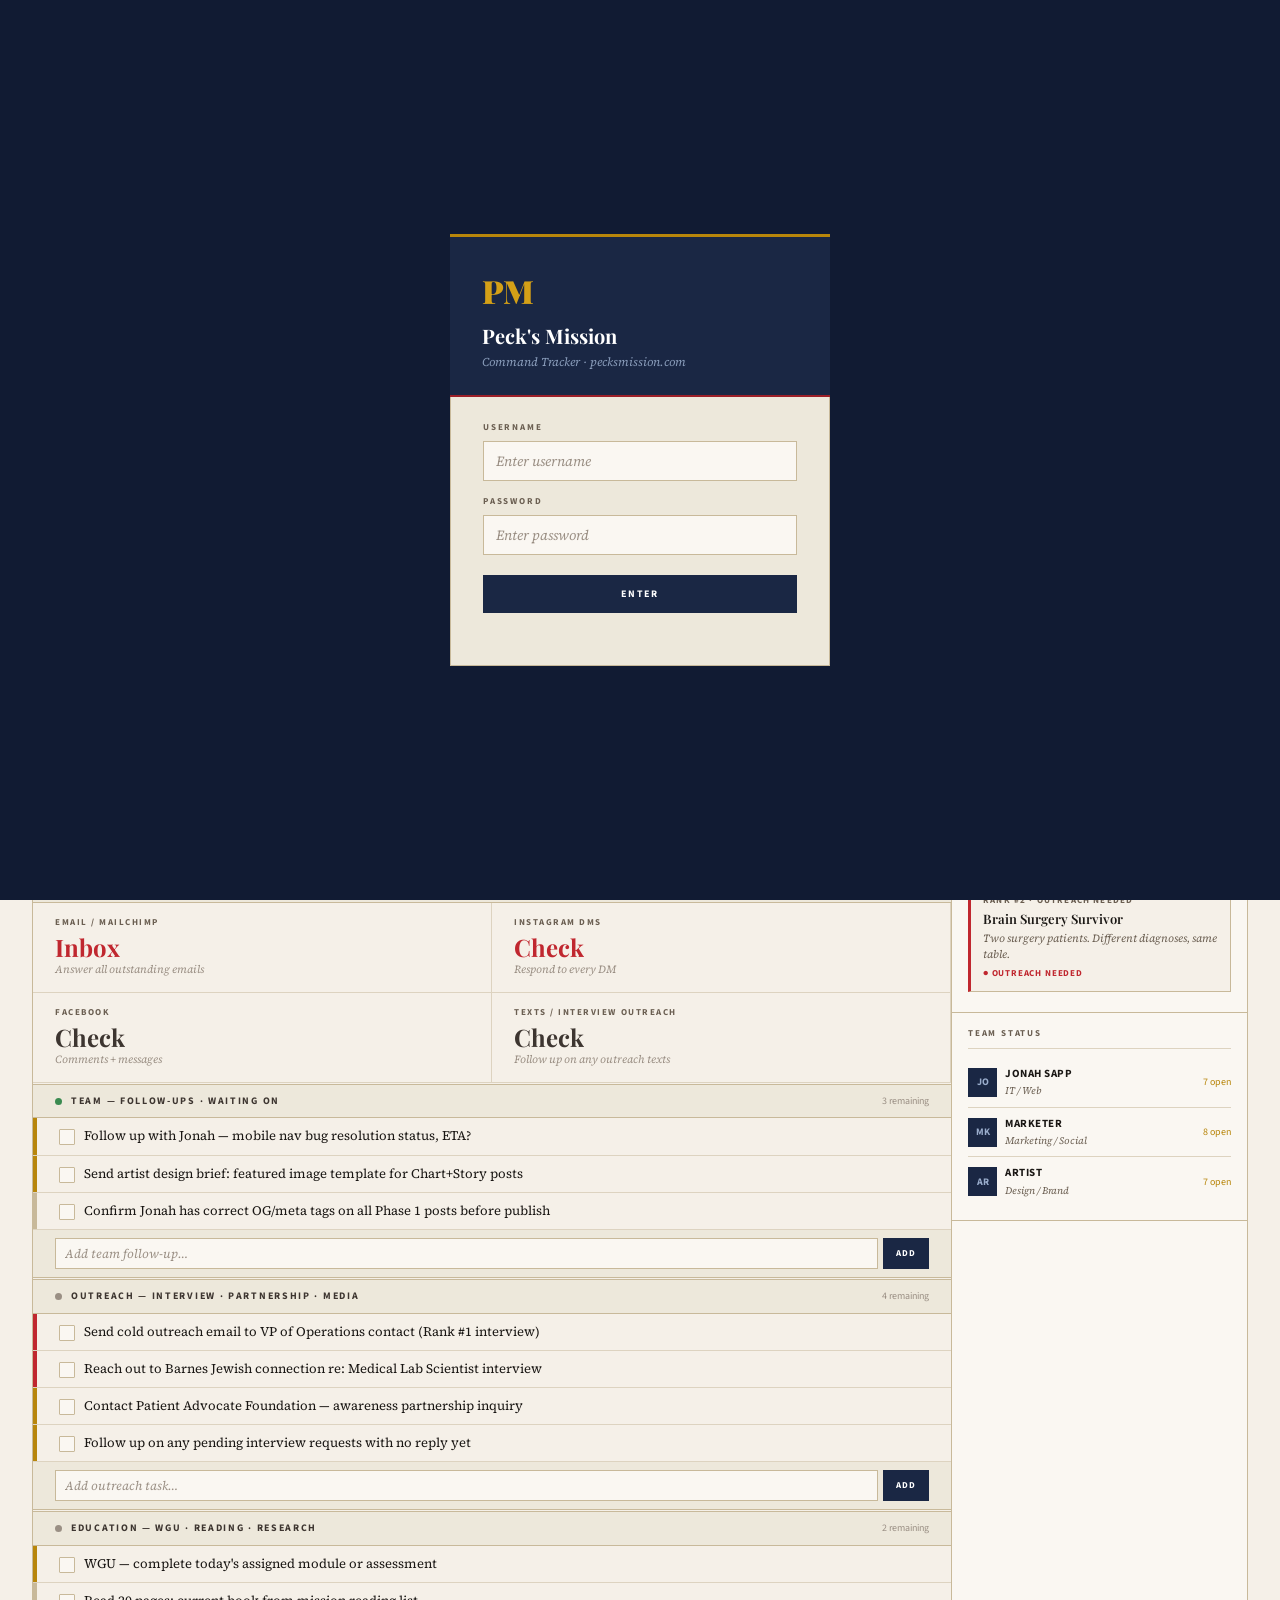
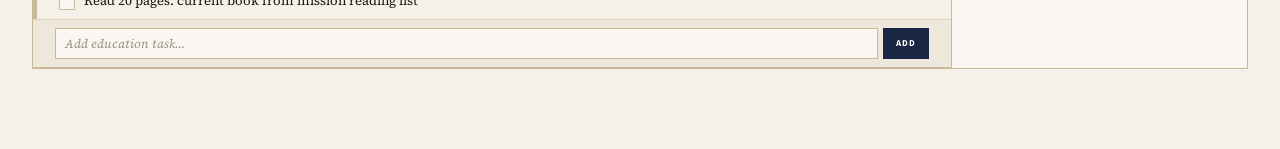
==== index.html @ fc83544c "Rename index (2).html to index.html" ====
<!DOCTYPE html>
<html lang="en">
<head>
  <meta charset="UTF-8"/>
  <meta name="viewport" content="width=device-width,initial-scale=1.0"/>
  <title>Peck's Mission — Command Tracker</title>
  <link rel="preconnect" href="https://fonts.googleapis.com"/>
  <link rel="preconnect" href="https://fonts.gstatic.com" crossorigin/>
  <link href="https://fonts.googleapis.com/css2?family=Playfair+Display:ital,wght@0,400;0,600;0,700;0,900;1,400;1,600&family=Source+Serif+4:ital,opsz,wght@0,8..60,300;0,8..60,400;0,8..60,600;1,8..60,300;1,8..60,400&family=Source+Sans+3:wght@300;400;600;700&display=swap" rel="stylesheet"/>
  <style>
    :root{--navy:#1a2744;--navy-deep:#111b33;--navy-mid:#243058;--red:#9c1f28;--red-lt:#c0272f;--cream:#f5f0e8;--cream-dk:#ede8db;--cream-md:#e6dfd0;--rule:#c8b99a;--rule-lt:#ddd3c0;--ink:#1a1714;--ink-md:#3d3530;--muted:#6b5f52;--muted-lt:#9a8f84;--white:#faf7f2;--gold:#b8860b;--gold-lt:#d4a017;--green:#2d6b3f;--green-lt:#3a8a50;--fd:'Playfair Display',Georgia,serif;--fs:'Source Serif 4',Georgia,serif;--fn:'Source Sans 3',Helvetica,sans-serif;}
    /* LOGIN */
    #login-screen{position:fixed;inset:0;background:var(--navy-deep);display:flex;align-items:center;justify-content:center;z-index:9999;}
    #login-screen.hidden{display:none;}
    .lbox{width:380px;max-width:90vw;}
    .lbox-top{background:var(--navy);padding:28px 32px 22px;border-top:3px solid var(--gold);border-bottom:2px solid var(--red);}
    .lbox-seal{font-family:var(--fd);font-size:32px;font-weight:900;color:var(--gold-lt);letter-spacing:-.02em;margin-bottom:6px;}
    .lbox-title{font-family:var(--fd);font-size:20px;font-weight:700;color:#fff;line-height:1.2;}
    .lbox-sub{font-family:var(--fs);font-size:12px;font-style:italic;color:#8a9dbb;margin-top:5px;}
    .lbox-body{background:var(--cream-dk);padding:24px 32px 28px;border:1px solid var(--rule);border-top:none;}
    .lfield{margin-bottom:14px;}
    .lfield label{display:block;font-family:var(--fn);font-size:9px;font-weight:700;letter-spacing:.2em;text-transform:uppercase;color:var(--muted);margin-bottom:5px;}
    .lfield input{width:100%;background:var(--white);border:1px solid var(--rule);padding:9px 12px;font-family:var(--fs);font-size:14px;color:var(--ink);outline:none;transition:border-color .15s;}
    .lfield input:focus{border-color:var(--navy);}
    .lfield input::placeholder{color:var(--muted-lt);font-style:italic;}
    .lbtn{width:100%;background:var(--navy);border:none;color:#fff;font-family:var(--fn);font-size:10px;font-weight:700;letter-spacing:.18em;text-transform:uppercase;padding:12px;cursor:pointer;margin-top:6px;transition:background .15s;}
    .lbtn:hover{background:var(--navy-deep);}
    .lerr{font-family:var(--fn);font-size:11px;color:var(--red-lt);margin-top:8px;text-align:center;min-height:16px;letter-spacing:.03em;}
    /* MANAGE USERS MODAL */
    #users-modal{position:fixed;inset:0;background:rgba(17,27,51,.85);display:none;align-items:center;justify-content:center;z-index:8000;}
    #users-modal.open{display:flex;}
    .um-box{background:var(--cream);border:1px solid var(--rule);border-top:3px solid var(--navy);width:420px;max-width:92vw;max-height:80vh;display:flex;flex-direction:column;}
    .um-head{background:var(--navy);padding:14px 18px;display:flex;align-items:center;justify-content:space-between;}
    .um-title{font-family:var(--fd);font-size:16px;font-weight:600;color:#fff;}
    .um-close{background:none;border:none;color:#9aadcc;font-size:18px;cursor:pointer;line-height:1;}
    .um-close:hover{color:#fff;}
    .um-body{padding:16px 18px;overflow-y:auto;}
    .um-note{font-family:var(--fs);font-size:12px;font-style:italic;color:var(--muted);margin-bottom:12px;}
    .user-row{display:flex;align-items:center;justify-content:space-between;padding:8px 12px;border:1px solid var(--rule-lt);background:var(--white);margin-bottom:5px;}
    .user-name{font-family:var(--fn);font-size:12px;font-weight:700;color:var(--ink);letter-spacing:.04em;}
    .user-del{background:none;border:none;font-family:var(--fn);font-size:10px;color:var(--muted-lt);cursor:pointer;padding:2px 6px;}
    .user-del:hover{color:var(--red-lt);}
    .um-add{display:flex;gap:7px;margin-top:12px;}
    .um-inp{flex:1;background:var(--white);border:1px solid var(--rule);padding:7px 10px;font-family:var(--fs);font-size:13px;color:var(--ink);outline:none;}
    .um-inp:focus{border-color:var(--navy);}
    .um-inp::placeholder{color:var(--muted-lt);font-style:italic;}
    *,*::before,*::after{box-sizing:border-box;margin:0;padding:0;}
    html{scroll-behavior:smooth;}
    body{background:var(--cream);color:var(--ink);font-family:var(--fs);font-size:15px;line-height:1.65;min-height:100vh;}
    .util-bar{background:var(--navy-deep);padding:0 32px;height:36px;display:flex;align-items:center;justify-content:space-between;}
    .util-links{display:flex;gap:18px;}
    .ul{font-family:var(--fn);font-size:11px;color:#9aadcc;cursor:pointer;letter-spacing:.03em;transition:color .15s;}
    .ul:hover{color:#fff;}
    .util-clock{font-family:var(--fn);font-size:11px;color:#6a7a99;letter-spacing:.06em;}
    .masthead{background:var(--navy);padding:20px 32px 0;border-bottom:3px solid var(--red);position:relative;}
    .masthead::before{content:'';position:absolute;top:0;left:0;right:0;height:2px;background:var(--gold);}
    .mh-inner{max-width:1300px;margin:0 auto;display:flex;align-items:flex-end;justify-content:space-between;padding-bottom:16px;flex-wrap:wrap;gap:14px;}
    .mh-brand{display:flex;align-items:flex-end;gap:18px;}
    .mh-seal{width:62px;height:62px;border:2px solid rgba(255,255,255,.15);border-radius:50%;display:flex;align-items:center;justify-content:center;background:rgba(255,255,255,.05);flex-shrink:0;}
    .mh-seal-txt{font-family:var(--fd);font-size:21px;font-weight:900;color:var(--gold-lt);}
    .mh-eyebrow{font-family:var(--fn);font-size:10px;letter-spacing:.2em;text-transform:uppercase;color:var(--gold-lt);margin-bottom:4px;}
    .mh-title{font-family:var(--fd);font-size:clamp(22px,3.5vw,40px);font-weight:700;color:#fff;letter-spacing:-.01em;line-height:1.05;}
    .mh-sub{font-family:var(--fs);font-size:13px;font-style:italic;color:#9aadcc;margin-top:4px;}
    .mh-stats{display:flex;gap:26px;flex-wrap:wrap;}
    .ms{text-align:right;}
    .ms-num{font-family:var(--fd);font-size:27px;font-weight:700;color:#fff;line-height:1;}
    .ms-num.gold{color:var(--gold-lt);}
    .ms-num.red{color:#e07070;}
    .ms-lbl{font-family:var(--fn);font-size:9px;letter-spacing:.14em;text-transform:uppercase;color:#6a7a99;margin-top:2px;}
    .pnav{background:var(--navy-mid);border-bottom:1px solid rgba(255,255,255,.08);padding:0 32px;position:sticky;top:0;z-index:200;}
    .pnav-inner{max-width:1300px;margin:0 auto;display:flex;overflow-x:auto;scrollbar-width:none;}
    .pnav-inner::-webkit-scrollbar{display:none;}
    .ni{background:none;border:none;cursor:pointer;font-family:var(--fn);font-size:11px;font-weight:600;letter-spacing:.08em;text-transform:uppercase;color:#8a9dbb;padding:13px 15px;border-bottom:3px solid transparent;margin-bottom:-1px;white-space:nowrap;transition:all .15s;}
    .ni:hover{color:#c8d8ee;}
    .ni.active{color:#fff;border-bottom-color:var(--red-lt);}
    .page{display:none;}
    .page.active{display:block;}
    .cw{max-width:1300px;margin:0 auto;padding:0 32px 80px;}
    .sr{display:flex;align-items:center;gap:14px;padding:22px 0 12px;}
    .sr-line{flex:1;height:1px;background:var(--rule);}
    .sr-tag{font-family:var(--fn);font-size:9px;font-weight:700;letter-spacing:.2em;text-transform:uppercase;padding:3px 12px;border:1px solid var(--rule);color:var(--muted);background:var(--cream-dk);white-space:nowrap;}
    /* BRIEFING */
    .bg{display:grid;grid-template-columns:1fr 295px;border:1px solid var(--rule);border-top:none;}
    .bp{border-right:1px solid var(--rule);}
    .bs{background:var(--white);}
    .dbn{background:var(--navy);padding:13px 22px;display:flex;align-items:baseline;gap:12px;border-bottom:2px solid var(--red);flex-wrap:wrap;}
    .dbn-day{font-family:var(--fd);font-size:29px;font-weight:700;color:#fff;line-height:1;}
    .dbn-full{font-family:var(--fn);font-size:11px;letter-spacing:.13em;text-transform:uppercase;color:#8a9dbb;}
    .dbn-phase{margin-left:auto;font-family:var(--fn);font-size:9px;letter-spacing:.11em;text-transform:uppercase;color:var(--gold-lt);background:rgba(255,255,255,.06);padding:4px 11px;border:1px solid rgba(255,255,255,.1);}
    .tsh{background:var(--cream-dk);border-bottom:1px solid var(--rule);border-top:1px solid var(--rule);padding:8px 22px;display:flex;align-items:center;gap:9px;}
    .tsh-t{font-family:var(--fn);font-size:10px;font-weight:700;letter-spacing:.17em;text-transform:uppercase;color:var(--ink-md);}
    .tsh-c{margin-left:auto;font-family:var(--fn);font-size:10px;color:var(--muted-lt);}
    .flag{display:inline-block;width:7px;height:7px;border-radius:50%;flex-shrink:0;}
    .f-r{background:var(--red-lt);}
    .f-g{background:var(--gold);}
    .f-n{background:var(--navy);}
    .f-gr{background:var(--green-lt);}
    .f-m{background:var(--muted-lt);}
    .tr{display:flex;align-items:flex-start;gap:9px;padding:9px 22px 9px 26px;border-bottom:1px solid var(--rule-lt);cursor:pointer;transition:background .1s;position:relative;animation:rowIn .2s ease both;}
    .tr:hover{background:var(--cream-dk);}
    .tr.done{opacity:.4;}
    .tr.done .tt{text-decoration:line-through;}
    .tpb{position:absolute;left:0;top:0;bottom:0;width:4px;}
    .pr-h{background:var(--red-lt);}
    .pr-m{background:var(--gold);}
    .pr-l{background:var(--rule);}
    .tcb{width:16px;height:16px;border:1.5px solid var(--rule);border-radius:1px;flex-shrink:0;margin-top:2px;display:flex;align-items:center;justify-content:center;background:var(--white);transition:all .15s;}
    .tr.done .tcb{background:var(--navy);border-color:var(--navy);}
    .ck-svg{display:none;}
    .tr.done .ck-svg{display:block;}
    .tb{flex:1;}
    .tt{font-family:var(--fs);font-size:13px;color:var(--ink);line-height:1.4;}
    .tn{font-family:var(--fs);font-size:11px;font-style:italic;color:var(--muted-lt);margin-top:1px;}
    .tdel{font-family:var(--fn);font-size:10px;color:var(--rule);cursor:pointer;margin-left:5px;opacity:0;}
    .tr:hover .tdel{opacity:1;}
    .tdel:hover{color:var(--red-lt);}
    .ar{display:flex;gap:5px;padding:8px 22px;background:var(--cream-dk);border-bottom:1px solid var(--rule);}
    .ai{flex:1;background:var(--white);border:1px solid var(--rule);padding:6px 9px;font-family:var(--fs);font-size:12.5px;color:var(--ink);outline:none;}
    .ai:focus{border-color:var(--navy);}
    .ai::placeholder{color:var(--muted-lt);font-style:italic;}
    .ab{background:var(--navy);border:none;color:#fff;font-family:var(--fn);font-size:9px;font-weight:700;letter-spacing:.11em;text-transform:uppercase;padding:6px 13px;cursor:pointer;white-space:nowrap;}
    .ab:hover{background:var(--navy-deep);}
    .cg{display:grid;grid-template-columns:1fr 1fr;}
    .cc{padding:13px 22px;border-right:1px solid var(--rule-lt);border-bottom:1px solid var(--rule-lt);cursor:pointer;transition:background .12s;}
    .cc:hover{background:var(--cream-dk);}
    .cc.cleared{opacity:.35;}
    .cp{font-family:var(--fn);font-size:9px;font-weight:700;letter-spacing:.17em;text-transform:uppercase;color:var(--muted);margin-bottom:4px;}
    .cn{font-family:var(--fd);font-size:24px;font-weight:700;color:var(--red-lt);line-height:1;}
    .cn.neu{color:var(--ink-md);}
    .ch{font-family:var(--fs);font-size:11px;font-style:italic;color:var(--muted-lt);margin-top:2px;}
    /* SIDEBAR */
    .sbb{border-bottom:1px solid var(--rule);padding:14px 16px;}
    .sbl{font-family:var(--fn);font-size:9px;font-weight:700;letter-spacing:.2em;text-transform:uppercase;color:var(--muted);margin-bottom:9px;padding-bottom:6px;border-bottom:1px solid var(--rule-lt);}
    .pi{margin-bottom:9px;}
    .pi-lbs{display:flex;justify-content:space-between;font-family:var(--fn);font-size:10px;color:var(--muted);margin-bottom:3px;}
    .pt{height:4px;background:var(--rule-lt);}
    .pf{height:100%;transition:width .5s;}
    .fn{background:var(--navy);}
    .fg{background:var(--gold);}
    .fgr{background:var(--green-lt);}
    .oq{border-left:3px solid var(--navy);padding:9px 13px;background:var(--cream-dk);margin-top:10px;}
    .oq-t{font-family:var(--fd);font-size:12px;font-style:italic;color:var(--ink-md);line-height:1.6;}
    .oq-a{font-family:var(--fn);font-size:9px;letter-spacing:.11em;text-transform:uppercase;color:var(--muted);margin-top:4px;}
    .sc{border:1px solid var(--rule);border-left:3px solid var(--navy);padding:10px 12px;background:var(--cream);margin-bottom:6px;}
    .sc.r{border-left-color:var(--red-lt);}
    .sc.g{border-left-color:var(--gold);}
    .sc-ty{font-family:var(--fn);font-size:9px;font-weight:700;letter-spacing:.13em;text-transform:uppercase;color:var(--muted);margin-bottom:2px;}
    .sc-ti{font-family:var(--fd);font-size:13px;font-weight:600;color:var(--ink);line-height:1.3;margin-bottom:3px;}
    .sc-d{font-family:var(--fs);font-size:11px;font-style:italic;color:var(--muted);line-height:1.45;}
    .sc-s{font-family:var(--fn);font-size:9px;font-weight:700;letter-spacing:.09em;text-transform:uppercase;margin-top:4px;}
    .sc-s.out{color:var(--red-lt);}
    .sc-s.dr{color:var(--gold);}
    .str{display:flex;align-items:center;gap:8px;padding:7px 0;border-bottom:1px solid var(--rule-lt);cursor:pointer;}
    .str:last-child{border-bottom:none;}
    .str:hover{opacity:.75;}
    .sav{width:29px;height:29px;background:var(--navy);color:#9aadcc;display:flex;align-items:center;justify-content:center;font-family:var(--fn);font-size:10px;font-weight:700;flex-shrink:0;}
    .stn{font-family:var(--fn);font-size:11px;font-weight:700;color:var(--ink);text-transform:uppercase;letter-spacing:.05em;}
    .str-r{font-family:var(--fs);font-size:10px;font-style:italic;color:var(--muted);}
    .stp{margin-left:auto;font-family:var(--fn);font-size:10px;color:var(--gold);}
    /* CALENDAR */
    .cfb-bar{display:flex;gap:5px;padding:12px 0 5px;flex-wrap:wrap;}
    .cfb{background:var(--white);border:1px solid var(--rule);cursor:pointer;font-family:var(--fn);font-size:9px;font-weight:700;letter-spacing:.11em;text-transform:uppercase;color:var(--muted);padding:4px 12px;transition:all .15s;}
    .cfb:hover{border-color:var(--navy);color:var(--navy);}
    .cfb.active{background:var(--navy);border-color:var(--navy);color:#fff;}
    .cph{background:var(--navy);color:#fff;padding:8px 16px;display:flex;align-items:center;justify-content:space-between;margin-top:2px;}
    .cph-t{font-family:var(--fd);font-size:14px;font-weight:600;font-style:italic;}
    .cph-s{font-family:var(--fn);font-size:9px;letter-spacing:.13em;text-transform:uppercase;color:#8a9dbb;}
    table.cal{width:100%;border-collapse:collapse;background:var(--white);}
    table.cal th{background:var(--cream-dk);border-bottom:2px solid var(--rule);border-right:1px solid var(--rule-lt);padding:7px 13px;font-family:var(--fn);font-size:9px;font-weight:700;letter-spacing:.15em;text-transform:uppercase;color:var(--muted);text-align:left;}
    table.cal td{border-bottom:1px solid var(--rule-lt);border-right:1px solid var(--rule-lt);padding:9px 13px;vertical-align:top;}
    table.cal tr:hover td{background:var(--cream);}
    .ctb{display:inline-block;font-family:var(--fn);font-size:8px;font-weight:700;letter-spacing:.09em;text-transform:uppercase;padding:2px 6px;border:1px solid;}
    .ct-ch{color:var(--navy);border-color:var(--navy);background:rgba(26,39,68,.06);}
    .ct-sl{color:var(--ink-md);border-color:var(--rule);background:var(--cream-dk);}
    .ct-in{color:var(--green);border-color:var(--green);background:rgba(45,107,63,.06);}
    .ct-co{color:var(--gold);border-color:var(--gold);background:rgba(184,134,11,.06);}
    .cal-ti{font-family:var(--fs);font-size:13px;color:var(--ink);line-height:1.4;}
    .cal-gu{font-family:var(--fs);font-size:11px;font-style:italic;color:var(--muted);margin-top:2px;}
    .stb{display:inline-block;font-family:var(--fn);font-size:8px;font-weight:700;letter-spacing:.09em;text-transform:uppercase;padding:2px 7px;border:1px solid;cursor:pointer;}
    .st-pl{color:var(--muted-lt);border-color:var(--rule-lt);}
    .st-dr{color:var(--gold);border-color:var(--gold);background:rgba(184,134,11,.07);}
    .st-rd{color:var(--navy);border-color:var(--navy);background:rgba(26,39,68,.07);}
    .st-lv{color:var(--green-lt);border-color:var(--green-lt);background:rgba(58,138,80,.07);}
    /* INTERVIEWS */
    table.it{width:100%;border-collapse:collapse;background:var(--white);}
    table.it th{background:var(--navy);color:#9aadbb;padding:9px 15px;font-family:var(--fn);font-size:9px;font-weight:700;letter-spacing:.17em;text-transform:uppercase;text-align:left;border-right:1px solid rgba(255,255,255,.06);}
    table.it td{padding:11px 15px;border-bottom:1px solid var(--rule-lt);border-right:1px solid var(--rule-lt);vertical-align:top;}
    table.it tr.im:hover td{background:var(--cream);cursor:pointer;}
    .ir{font-family:var(--fd);font-size:21px;font-weight:700;color:var(--rule);line-height:1;}
    .ig{font-family:var(--fd);font-size:13px;font-weight:600;color:var(--ink);line-height:1.3;margin-bottom:3px;}
    .ito{font-family:var(--fs);font-size:12px;font-style:italic;color:var(--muted);line-height:1.45;}
    .iph{font-family:var(--fn);font-size:9px;font-weight:700;letter-spacing:.09em;color:var(--muted-lt);}
    .ist{display:inline-block;font-family:var(--fn);font-size:8px;font-weight:700;letter-spacing:.09em;text-transform:uppercase;padding:3px 7px;border:1px solid;cursor:pointer;}
    .is-ou{color:var(--red-lt);border-color:var(--red-lt);}
    .is-co{color:var(--green-lt);border-color:var(--green-lt);background:rgba(58,138,80,.07);}
    .is-sc{color:var(--navy);border-color:var(--navy);background:rgba(26,39,68,.07);}
    .is-re{color:var(--gold);border-color:var(--gold);background:rgba(184,134,11,.07);}
    .is-pu{color:var(--muted-lt);border-color:var(--rule);}
    .ipr{display:none;background:var(--cream-dk);}
    .ipr.open{display:table-row;}
    .ipr-in{padding:13px 18px 13px 52px;}
    .pr-lbl{font-family:var(--fn);font-size:9px;font-weight:700;letter-spacing:.15em;text-transform:uppercase;color:var(--muted);margin-bottom:6px;}
    .pr-q{font-family:var(--fs);font-size:12px;color:var(--ink-md);padding:4px 0;border-bottom:1px solid var(--rule-lt);line-height:1.4;}
    .pr-q::before{content:'Q  ';font-family:var(--fn);font-size:9px;font-weight:700;color:var(--muted-lt);letter-spacing:.09em;}
    .pr-notes{width:100%;background:var(--white);border:1px solid var(--rule);padding:7px 9px;font-family:var(--fs);font-size:12px;color:var(--ink);outline:none;resize:vertical;min-height:56px;font-style:italic;margin-top:8px;}
    .pr-notes:focus{border-color:var(--navy);}
    .pr-notes::placeholder{color:var(--muted-lt);}
    .aif{background:var(--cream-dk);border:1px solid var(--rule);border-top:2px solid var(--navy);padding:16px 18px;margin-top:2px;}
    .aif-t{font-family:var(--fd);font-size:15px;font-weight:600;color:var(--ink);margin-bottom:11px;}
    .fg2{display:grid;grid-template-columns:1fr 1fr;gap:9px;}
    .fgp{display:flex;flex-direction:column;gap:3px;}
    .fgp.full{grid-column:span 2;}
    .flbl{font-family:var(--fn);font-size:9px;font-weight:700;letter-spacing:.15em;text-transform:uppercase;color:var(--muted);}
    .finp{background:var(--white);border:1px solid var(--rule);padding:6px 9px;font-family:var(--fs);font-size:13px;color:var(--ink);outline:none;}
    .finp:focus{border-color:var(--navy);}
    .finp::placeholder{color:var(--muted-lt);font-style:italic;}
    /* TEAM */
    .tcols{display:grid;grid-template-columns:repeat(3,1fr);border:1px solid var(--rule);margin-top:14px;}
    .tcol{border-right:1px solid var(--rule);}
    .tcol:last-child{border-right:none;}
    .tch{background:var(--navy);padding:12px 15px;display:flex;align-items:center;gap:10px;border-bottom:2px solid var(--red);}
    .tca{width:35px;height:35px;background:rgba(255,255,255,.08);border:1px solid rgba(255,255,255,.1);display:flex;align-items:center;justify-content:center;font-family:var(--fn);font-size:11px;font-weight:700;color:#9aadcc;}
    .tcn{font-family:var(--fd);font-size:14px;font-weight:600;color:#fff;}
    .tcr{font-family:var(--fs);font-size:11px;font-style:italic;color:#8a9dbb;}
    .ttask{display:flex;align-items:flex-start;gap:8px;padding:9px 15px;border-bottom:1px solid var(--rule-lt);cursor:pointer;background:var(--white);transition:background .1s;animation:rowIn .2s ease both;}
    .ttask:hover{background:var(--cream);}
    .ttask.done{opacity:.35;}
    .ttask.done .ttt{text-decoration:line-through;}
    .ttcb{width:15px;height:15px;border:1.5px solid var(--rule);background:var(--white);flex-shrink:0;margin-top:2px;display:flex;align-items:center;justify-content:center;}
    .ttask.done .ttcb{background:var(--navy);border-color:var(--navy);}
    .ttcb .ck-svg{display:none;}
    .ttask.done .ttcb .ck-svg{display:block;}
    .ttt{font-family:var(--fs);font-size:12px;color:var(--ink);line-height:1.4;flex:1;}
    .ttm{font-family:var(--fn);font-size:9px;color:var(--muted-lt);margin-top:1px;}
    .ttd{font-family:var(--fn);font-size:10px;color:var(--rule);cursor:pointer;opacity:0;}
    .ttask:hover .ttd{opacity:1;}
    .ttd:hover{color:var(--red-lt);}
    .tadd{display:flex;gap:5px;padding:7px 15px;background:var(--cream-dk);border-bottom:1px solid var(--rule-lt);}
    .tainp{flex:1;background:var(--white);border:1px solid var(--rule);padding:5px 8px;font-family:var(--fs);font-size:12px;color:var(--ink);outline:none;}
    .tainp:focus{border-color:var(--navy);}
    .tainp::placeholder{color:var(--muted-lt);font-style:italic;}
    /* ANALYTICS */
    .ag{display:grid;grid-template-columns:repeat(4,1fr);border:1px solid var(--rule);margin-top:12px;}
    .mc{border-right:1px solid var(--rule);border-bottom:1px solid var(--rule);padding:16px 19px;background:var(--white);}
    .mc:hover{background:var(--cream);}
    .mlbl{font-family:var(--fn);font-size:9px;font-weight:700;letter-spacing:.17em;text-transform:uppercase;color:var(--muted);margin-bottom:6px;}
    .minp{width:100%;background:transparent;border:none;border-bottom:1.5px solid var(--rule);padding:3px 0;font-family:var(--fd);font-size:28px;font-weight:700;color:var(--ink);outline:none;}
    .minp::placeholder{color:var(--rule);}
    .minp:focus{border-bottom-color:var(--navy);}
    .mhint{font-family:var(--fs);font-size:10px;font-style:italic;color:var(--muted-lt);margin-top:3px;}
    .mnotes{width:100%;background:transparent;border:none;border-bottom:1px solid var(--rule-lt);padding:3px 0;font-family:var(--fs);font-size:11px;color:var(--muted);outline:none;margin-top:5px;font-style:italic;}
    .mnotes::placeholder{color:var(--rule-lt);}
    /* EDUCATION */
    .ecols{display:grid;grid-template-columns:1fr 1fr;border:1px solid var(--rule);margin-top:12px;}
    .ecol{border-right:1px solid var(--rule);}
    .ecol:last-child{border-right:none;}
    .ech{background:var(--navy);padding:12px 17px;border-bottom:2px solid var(--red);}
    .ect{font-family:var(--fd);font-size:15px;font-weight:600;color:#fff;font-style:italic;}
    .ecs{font-family:var(--fn);font-size:9px;letter-spacing:.13em;text-transform:uppercase;color:#8a9dbb;margin-top:2px;}
    .br{display:flex;align-items:flex-start;gap:10px;padding:10px 17px;border-bottom:1px solid var(--rule-lt);background:var(--white);cursor:pointer;transition:background .1s;animation:rowIn .2s ease both;}
    .br:hover{background:var(--cream);}
    .br.done{opacity:.38;}
    .br.done .bt{text-decoration:line-through;}
    .bcb{width:15px;height:15px;border:1.5px solid var(--rule);background:var(--white);flex-shrink:0;margin-top:3px;display:flex;align-items:center;justify-content:center;}
    .br.done .bcb{background:var(--navy);border-color:var(--navy);}
    .bcb .ck-svg{display:none;}
    .br.done .bcb .ck-svg{display:block;}
    .bi{flex:1;}
    .bt{font-family:var(--fs);font-size:13px;font-style:italic;color:var(--ink);line-height:1.4;}
    .ba{font-family:var(--fn);font-size:10px;color:var(--muted);margin-top:2px;}
    .btg{font-family:var(--fn);font-size:8px;font-weight:700;letter-spacing:.09em;text-transform:uppercase;padding:2px 5px;border:1px solid;align-self:start;margin-top:3px;white-space:nowrap;}
    .bcore{color:var(--red-lt);border-color:var(--red-lt);}
    .brec{color:var(--gold);border-color:var(--gold);}
    .bclin{color:var(--navy);border-color:var(--navy);}
    .bvet{color:var(--green-lt);border-color:var(--green-lt);}
    .bwgu{color:var(--green);border-color:var(--green);}
    .bfaith{color:var(--muted);border-color:var(--rule);}
    /* CRM */
    table.crm{width:100%;border-collapse:collapse;background:var(--white);border:1px solid var(--rule);margin-top:12px;}
    table.crm th{background:var(--navy);color:#9aadbb;padding:9px 15px;font-family:var(--fn);font-size:9px;font-weight:700;letter-spacing:.17em;text-transform:uppercase;text-align:left;border-right:1px solid rgba(255,255,255,.06);}
    table.crm td{padding:10px 15px;border-bottom:1px solid var(--rule-lt);border-right:1px solid var(--rule-lt);vertical-align:middle;}
    table.crm tr:hover td{background:var(--cream);cursor:pointer;}
    .crm-n{font-family:var(--fs);font-size:13px;font-weight:600;color:var(--ink);}
    .crm-o{font-family:var(--fs);font-size:11px;font-style:italic;color:var(--muted);}
    .cst{display:inline-block;font-family:var(--fn);font-size:8px;font-weight:700;letter-spacing:.09em;text-transform:uppercase;padding:2px 7px;border:1px solid;cursor:pointer;}
    .cs-rs{color:var(--muted-lt);border-color:var(--rule);}
    .cs-pi{color:var(--gold);border-color:var(--gold);background:rgba(184,134,11,.07);}
    .cs-rp{color:var(--navy);border-color:var(--navy);background:rgba(26,39,68,.07);}
    .cs-cf{color:var(--green-lt);border-color:var(--green-lt);background:rgba(58,138,80,.07);}
    .cs-ps{color:var(--muted-lt);border-color:var(--rule);opacity:.5;}
    .crm-add{display:flex;gap:7px;padding:11px 15px;background:var(--cream-dk);border-top:1px solid var(--rule);}
    .crminp{background:var(--white);border:1px solid var(--rule);padding:6px 9px;font-family:var(--fs);font-size:12px;color:var(--ink);outline:none;}
    .crminp:focus{border-color:var(--navy);}
    .crminp::placeholder{color:var(--muted-lt);font-style:italic;}
    .empty{padding:14px 22px;font-family:var(--fs);font-size:12px;font-style:italic;color:var(--muted-lt);}
    @keyframes rowIn{from{opacity:0;transform:translateX(-3px);}to{opacity:1;transform:translateX(0);}}
    @media(max-width:900px){.bg{grid-template-columns:1fr;}.bp{border-right:none;}.ag{grid-template-columns:repeat(2,1fr);}.tcols{grid-template-columns:1fr;}.ecols{grid-template-columns:1fr;}}
    @media(max-width:640px){.cw{padding:0 12px 60px;}.mh-inner{flex-direction:column;align-items:flex-start;}.ag{grid-template-columns:1fr 1fr;}.fg2{grid-template-columns:1fr;}.fgp.full{grid-column:span 1;}}
  </style>
</head>
<body>

<!-- LOGIN SCREEN -->
<div id="login-screen">
  <div class="lbox">
    <div class="lbox-top">
      <div class="lbox-seal">PM</div>
      <div class="lbox-title">Peck's Mission</div>
      <div class="lbox-sub">Command Tracker · pecksmission.com</div>
    </div>
    <div class="lbox-body">
      <div class="lfield"><label>Username</label><input type="text" id="l-user" placeholder="Enter username" autocomplete="username" onkeydown="if(event.key==='Enter')doLogin()"/></div>
      <div class="lfield"><label>Password</label><input type="password" id="l-pass" placeholder="Enter password" autocomplete="current-password" onkeydown="if(event.key==='Enter')doLogin()"/></div>
      <button class="lbtn" onclick="doLogin()">Enter</button>
      <div class="lerr" id="lerr"></div>
    </div>
  </div>
</div>
<div id="users-modal">
  <div class="um-box">
    <div class="um-head"><div class="um-title">Manage Users</div><button class="um-close" onclick="closeUsers()">✕</button></div>
    <div class="um-body">
      <div class="um-note">Approved usernames — all use the same password.</div>
      <div id="user-list"></div>
      <div class="um-add"><input class="um-inp" id="new-user" placeholder="New username…" onkeydown="if(event.key==='Enter')addUser()"/><button class="ab" onclick="addUser()">Add</button></div>
    </div>
  </div>
</div>

<div class="util-bar">
  <div class="util-links">
    <span class="ul" onclick="nav('briefing',this)">Briefing</span>
    <span class="ul" onclick="nav('content',this)">Content</span>
    <span class="ul" onclick="nav('interviews',this)">Interviews</span>
    <span class="ul" onclick="nav('outreach',this)">Outreach</span>
  </div>
  <div style="display:flex;align-items:center;gap:16px;"><span class="ul" onclick="openUsers()" style="color:#6a7a99;">Manage Users</span><span class="ul" onclick="document.getElementById('login-screen').classList.remove('hidden');sessionStorage.removeItem('pm_auth')" style="color:#6a7a99;">Sign Out</span><div class="util-clock" id="clk">—</div></div>
</div>

<div class="masthead">
  <div class="mh-inner">
    <div class="mh-brand">
      <div class="mh-seal"><div class="mh-seal-txt">PM</div></div>
      <div>
        <div class="mh-eyebrow">Command Tracker · pecksmission.com · Nashville, TN</div>
        <div class="mh-title">Peck's Mission</div>
        <div class="mh-sub">Patient Advocate · Combat Medic · Storyteller · Suboccipital Craniectomy Survivor</div>
      </div>
    </div>
    <div class="mh-stats">
      <div class="ms"><div class="ms-num gold" id="s-done">0</div><div class="ms-lbl">Done Today</div></div>
      <div class="ms"><div class="ms-num" id="s-rem">0</div><div class="ms-lbl">Remaining</div></div>
      <div class="ms"><div class="ms-num">P1</div><div class="ms-lbl">Active Phase</div></div>
      <div class="ms"><div class="ms-num red">80+</div><div class="ms-lbl">Subscribers</div></div>
    </div>
  </div>
</div>

<nav class="pnav">
  <div class="pnav-inner">
    <button class="ni active" onclick="nav('briefing',this)">Daily Briefing</button>
    <button class="ni" onclick="nav('content',this)">Content Calendar</button>
    <button class="ni" onclick="nav('interviews',this)">Interviews</button>
    <button class="ni" onclick="nav('team',this)">Team</button>
    <button class="ni" onclick="nav('analytics',this)">Analytics</button>
    <button class="ni" onclick="nav('education',this)">Education</button>
    <button class="ni" onclick="nav('outreach',this)">Outreach CRM</button>
  </div>
</nav>

<!-- BRIEFING -->
<div class="page active" id="page-briefing">
  <div class="cw">
    <div class="sr"><div class="sr-line"></div><div class="sr-tag" id="today-lbl">Daily Briefing</div><div class="sr-line"></div></div>
    <div class="bg">
      <div class="bp">
        <div class="dbn">
          <div class="dbn-day" id="dd">—</div>
          <div class="dbn-full" id="df">—</div>
          <div class="dbn-phase">● Phase 1 Active — The Personal Record</div>
        </div>
        <div class="tsh" style="margin-top:1px;"><span class="flag f-r"></span><span class="tsh-t">Priority — Non-Negotiable Today</span><span class="tsh-c" id="c-p"></span></div>
        <div id="tl-priority"></div>
        <div class="ar"><input class="ai" id="ai-priority" placeholder="Add priority task…" onkeydown="if(event.key==='Enter')addT('priority')"/><button class="ab" onclick="addT('priority')">Add</button></div>
        <div class="tsh" style="margin-top:1px;"><span class="flag f-g"></span><span class="tsh-t">Content — Writing · Publishing · Scheduling</span><span class="tsh-c" id="c-c"></span></div>
        <div id="tl-content"></div>
        <div class="ar"><input class="ai" id="ai-content" placeholder="Add content task…" onkeydown="if(event.key==='Enter')addT('content')"/><button class="ab" onclick="addT('content')">Add</button></div>
        <div class="tsh" style="margin-top:1px;"><span class="flag f-n"></span><span class="tsh-t">Comms Check — Email · DM · Platform</span></div>
        <div class="cg">
          <div class="cc" onclick="toggleComms(this)"><div class="cp">Email / Mailchimp</div><div class="cn">Inbox</div><div class="ch">Answer all outstanding emails</div></div>
          <div class="cc" onclick="toggleComms(this)"><div class="cp">Instagram DMs</div><div class="cn">Check</div><div class="ch">Respond to every DM</div></div>
          <div class="cc" onclick="toggleComms(this)"><div class="cp">Facebook</div><div class="cn neu">Check</div><div class="ch">Comments + messages</div></div>
          <div class="cc" onclick="toggleComms(this)"><div class="cp">Texts / Interview Outreach</div><div class="cn neu">Check</div><div class="ch">Follow up on any outreach texts</div></div>
        </div>
        <div class="tsh" style="margin-top:1px;"><span class="flag f-gr"></span><span class="tsh-t">Team — Follow-Ups · Waiting On</span><span class="tsh-c" id="c-t"></span></div>
        <div id="tl-team"></div>
        <div class="ar"><input class="ai" id="ai-team" placeholder="Add team follow-up…" onkeydown="if(event.key==='Enter')addT('team')"/><button class="ab" onclick="addT('team')">Add</button></div>
        <div class="tsh" style="margin-top:1px;"><span class="flag f-m"></span><span class="tsh-t">Outreach — Interview · Partnership · Media</span><span class="tsh-c" id="c-o"></span></div>
        <div id="tl-outreach-daily"></div>
        <div class="ar"><input class="ai" id="ai-outreach-daily" placeholder="Add outreach task…" onkeydown="if(event.key==='Enter')addT('outreach-daily')"/><button class="ab" onclick="addT('outreach-daily')">Add</button></div>
        <div class="tsh" style="margin-top:1px;"><span class="flag f-m"></span><span class="tsh-t">Education — WGU · Reading · Research</span><span class="tsh-c" id="c-e"></span></div>
        <div id="tl-edu"></div>
        <div class="ar"><input class="ai" id="ai-edu" placeholder="Add education task…" onkeydown="if(event.key==='Enter')addT('edu')"/><button class="ab" onclick="addT('edu')">Add</button></div>
      </div>
      <div class="bs">
        <div class="sbb">
          <div class="sbl">Mission Progress</div>
          <div class="pi"><div class="pi-lbs"><span>Posts Published</span><span>0 / 64</span></div><div class="pt"><div class="pf fn" style="width:0%"></div></div></div>
          <div class="pi"><div class="pi-lbs"><span>Interviews Done</span><span>0 / 52</span></div><div class="pt"><div class="pf fg" style="width:0%"></div></div></div>
          <div class="pi"><div class="pi-lbs"><span>Email Subscribers</span><span>80+</span></div><div class="pt"><div class="pf fgr" style="width:8%"></div></div></div>
          <div class="oq">
            <div class="oq-t">"Good physicians treat the disease. Great physicians treat the patient that has the disease."</div>
            <div class="oq-a">— William Osler, Founder of Johns Hopkins Medicine</div>
          </div>
        </div>
        <div class="sbb">
          <div class="sbl">Next Post</div>
          <div class="sc g"><div class="sc-ty">Chart + Story · Phase 1 · Post 01</div><div class="sc-ti">Stand In Front of Me</div><div class="sc-d">Surgery Day — neuro assessments, pain documentation. Sets the format for everything that follows.</div><div class="sc-s dr">● Drafting</div></div>
        </div>
        <div class="sbb">
          <div class="sbl">Top Priority Interviews</div>
          <div class="sc r"><div class="sc-ty">Rank #1 · Outreach Needed</div><div class="sc-ti">VP of Operations — Level 1 Trauma</div><div class="sc-d">Highest-leverage institutional interview on the calendar.</div><div class="sc-s out">● Outreach Needed</div></div>
          <div class="sc r"><div class="sc-ty">Rank #2 · Outreach Needed</div><div class="sc-ti">Brain Surgery Survivor</div><div class="sc-d">Two surgery patients. Different diagnoses, same table.</div><div class="sc-s out">● Outreach Needed</div></div>
        </div>
        <div class="sbb">
          <div class="sbl">Team Status</div>
          <div class="str" onclick="nav('team',null)"><div class="sav">JO</div><div><div class="stn">Jonah Sapp</div><div class="str-r">IT / Web</div></div><div class="stp">7 open</div></div>
          <div class="str" onclick="nav('team',null)"><div class="sav">MK</div><div><div class="stn">Marketer</div><div class="str-r">Marketing / Social</div></div><div class="stp">8 open</div></div>
          <div class="str" onclick="nav('team',null)"><div class="sav">AR</div><div><div class="stn">Artist</div><div class="str-r">Design / Brand</div></div><div class="stp">7 open</div></div>
        </div>
      </div>
    </div>
  </div>
</div>

<!-- CONTENT CALENDAR -->
<div class="page" id="page-content">
  <div class="cw">
    <div class="sr"><div class="sr-line"></div><div class="sr-tag">Content Calendar · 64 Posts · 7 Phases · 1 Argument</div><div class="sr-line"></div></div>
    <div style="font-family:var(--fs);font-style:italic;color:var(--muted);font-size:13px;padding:4px 0 4px;">Sequence only — dates disregarded. Click status to advance: Planned → Drafting → Ready → Live.</div>
    <div class="cfb-bar">
      <button class="cfb active" onclick="filterCal('all',this)">All Posts</button>
      <button class="cfb" onclick="filterCal('ch',this)">Chart + Story</button>
      <button class="cfb" onclick="filterCal('sl',this)">Solo</button>
      <button class="cfb" onclick="filterCal('in',this)">Interview</button>
      <button class="cfb" onclick="filterCal('co',this)">Collaborative</button>
    </div>
    <div id="cal-body"></div>
  </div>
</div>

<!-- INTERVIEWS -->
<div class="page" id="page-interviews">
  <div class="cw">
    <div class="sr"><div class="sr-line"></div><div class="sr-tag">Interview Pipeline · 18 Guests · Ranked by Reach · Goal: 1/Week</div><div class="sr-line"></div></div>
    <div style="font-family:var(--fs);font-style:italic;color:var(--muted);font-size:13px;padding:4px 0 8px;">Click any row to expand prep questions and notes. Click status badge to advance pipeline.</div>
    <table class="it" id="it">
      <thead><tr>
        <th style="width:44px;">#</th>
        <th>Guest &amp; Topic</th>
        <th style="width:85px;">Phase</th>
        <th style="width:105px;">Status</th>
        <th style="width:55px;">Expand</th>
      </tr></thead>
      <tbody id="it-body"></tbody>
    </table>
    <div class="aif">
      <div class="aif-t">Add New Interview to Pipeline</div>
      <div class="fg2">
        <div class="fgp"><label class="flbl">Guest Name / Role</label><input class="finp" id="ng" placeholder="e.g. ICU Nurse, Vanderbilt"/></div>
        <div class="fgp"><label class="flbl">Phase</label><input class="finp" id="nph" placeholder="e.g. P2, P5+P6"/></div>
        <div class="fgp full"><label class="flbl">Topic / Unique Angle</label><input class="finp" id="nt" placeholder="What does this interview prove? What's the hook?"/></div>
        <div class="fgp full"><label class="flbl">Initial Prep Notes (optional)</label><input class="finp" id="nn" placeholder="Key questions, contact info, scheduling notes…"/></div>
      </div>
      <div style="margin-top:11px;"><button class="ab" onclick="addInt()">Add to Pipeline</button></div>
    </div>
  </div>
</div>

<!-- TEAM -->
<div class="page" id="page-team">
  <div class="cw">
    <div class="sr"><div class="sr-line"></div><div class="sr-tag">Team Task Tracker — Jonah · Marketer · Artist</div><div class="sr-line"></div></div>
    <div class="tcols" id="tcols"></div>
  </div>
</div>

<!-- ANALYTICS -->
<div class="page" id="page-analytics">
  <div class="cw">
    <div class="sr"><div class="sr-line"></div><div class="sr-tag">Platform Analytics — Update Weekly</div><div class="sr-line"></div></div>
    <div style="font-family:var(--fs);font-style:italic;color:var(--muted);font-size:13px;padding:6px 0 4px;">Enter current numbers. Use the notes line under each metric for context or trends.</div>
    <div class="ag" id="ag"></div>
  </div>
</div>

<!-- EDUCATION -->
<div class="page" id="page-education">
  <div class="cw">
    <div class="sr"><div class="sr-line"></div><div class="sr-tag">Self-Education — Mission Reading List + WGU</div><div class="sr-line"></div></div>
    <div class="ecols" id="ecols"></div>
  </div>
</div>

<!-- OUTREACH CRM -->
<div class="page" id="page-outreach">
  <div class="cw">
    <div class="sr"><div class="sr-line"></div><div class="sr-tag">Outreach CRM — 25 Contacts Preloaded · Click Row to Advance Status</div><div class="sr-line"></div></div>
    <div style="font-family:var(--fs);font-style:italic;color:var(--muted);font-size:13px;padding:4px 0 6px;">Research → Pitched → Replied → Confirmed → Passed. Contacts organized by category.</div>
    <table class="crm">
      <thead><tr>
        <th>Contact / Organization</th>
        <th style="width:150px;">Category</th>
        <th style="width:95px;">Last Contact</th>
        <th style="width:98px;">Status</th>
      </tr></thead>
      <tbody id="crm-body"></tbody>
    </table>
    <div class="crm-add">
      <input class="crminp" id="crm-nm" placeholder="Contact or org name…" style="flex:1;"/>
      <input class="crminp" id="crm-ct" placeholder="Category…" style="width:170px;"/>
      <input class="crminp" id="crm-no" placeholder="Notes…" style="width:200px;"/>
      <button class="ab" onclick="addCRM()">Add Contact</button>
    </div>
  </div>
</div>

<script>
const CK='<svg class="ck-svg" width="10" height="8" viewBox="0 0 10 8" fill="none"><path d="M1 4L3.5 6.5L9 1" stroke="#fff" stroke-width="1.6" stroke-linecap="round" stroke-linejoin="round"/></svg>';
let _id=500;

const S={
  tasks:{
    priority:[
      {id:1,text:'Publish "Stand In Front of Me" — Phase 1, Post 01',pr:'h',done:false},
      {id:2,text:'Answer every email in inbox — do not defer any',pr:'h',done:false},
      {id:3,text:'Check Mailchimp — confirm welcome email sequence is firing correctly',pr:'h',done:false},
      {id:4,text:'Post on Instagram + Facebook announcing Phase 1 launch today',pr:'m',done:false},
    ],
    content:[
      {id:5,text:'Write opening paragraph for "Manage the Pain First" (Post 02)',pr:'h',done:false},
      {id:6,text:'Pull exact Vanderbilt MyChart entries for Post 02 — MRI order, pain scores, medication log',pr:'h',done:false},
      {id:7,text:'Review Sapp\'s surgery-day timeline entries for Post 01 accuracy before publishing',pr:'m',done:false},
      {id:8,text:'Schedule all social posts for this week\'s published content (Buffer/Later)',pr:'m',done:false},
      {id:9,text:'Update content calendar status badges for any completed posts',pr:'l',done:false},
      {id:10,text:'Draft two headline options for Post 03 — "From the Other Side of the Table"',pr:'l',done:false},
    ],
    team:[
      {id:11,text:'Follow up with Jonah — mobile nav bug resolution status, ETA?',pr:'m',done:false},
      {id:12,text:'Send artist design brief: featured image template for Chart+Story posts',pr:'m',done:false},
      {id:13,text:'Confirm Jonah has correct OG/meta tags on all Phase 1 posts before publish',pr:'l',done:false},
    ],
    'outreach-daily':[
      {id:14,text:'Send cold outreach email to VP of Operations contact (Rank #1 interview)',pr:'h',done:false},
      {id:15,text:'Reach out to Barnes Jewish connection re: Medical Lab Scientist interview',pr:'h',done:false},
      {id:16,text:'Contact Patient Advocate Foundation — awareness partnership inquiry',pr:'m',done:false},
      {id:17,text:'Follow up on any pending interview requests with no reply yet',pr:'m',done:false},
    ],
    edu:[
      {id:18,text:'WGU — complete today\'s assigned module or assessment',pr:'m',done:false},
      {id:19,text:'Read 20 pages: current book from mission reading list',pr:'l',done:false},
    ]
  },
  teamTasks:{
    jonah:[
      {text:'Fix mobile navigation bug — hamburger menu broken on iOS Safari',done:false,meta:'Bug · Active'},
      {text:'Update OG title + description meta tags for all Phase 1 posts',done:false,meta:'SEO'},
      {text:'Verify Firebase real-time updates on surgery-day timeline page',done:false,meta:'Bug Check'},
      {text:'Confirm Google Analytics 4 property is tracking page views correctly',done:false,meta:'Analytics'},
      {text:'Optimize page load speed — target under 2 seconds on mobile',done:false,meta:'Performance'},
      {text:'Add inline email subscribe form below each blog post',done:false,meta:'Growth / CRO'},
      {text:'Audit all external links — verify nothing broken post-launch',done:false,meta:'QA'},
    ],
    marketer:[
      {text:'Build Phase 1 social amplification plan — IG, FB, Pinterest breakdown',done:false,meta:'Strategy'},
      {text:'Identify 20 patient advocacy orgs for cold outreach list',done:false,meta:'Outreach'},
      {text:'Draft outreach email template for patient advocacy org pitch',done:false,meta:'Copywriting'},
      {text:'Set up Instagram content posting schedule through end of Phase 1',done:false,meta:'Social'},
      {text:'Research 10 relevant healthcare + veteran podcasts to pitch',done:false,meta:'Podcast Outreach'},
      {text:'Build email list growth strategy — goal: 500 subscribers by Phase 1 end',done:false,meta:'Email'},
      {text:'Draft one-page press kit / media overview for pecksmission.com',done:false,meta:'PR'},
      {text:'Identify Pinterest strategy for patient advocacy + veteran content',done:false,meta:'Social'},
    ],
    artist:[
      {text:'Create featured image template for Chart+Story posts — 16:9 + 1:1',done:false,meta:'Design'},
      {text:'Design Phase 1 launch banner graphic for website header',done:false,meta:'Design'},
      {text:'Deliver social card templates — 1080×1080 and 1080×1920 Stories',done:false,meta:'Design'},
      {text:'Produce logo variations: favicon, dark background, light background',done:false,meta:'Brand'},
      {text:'Create interview series thumbnail template',done:false,meta:'Design'},
      {text:'Deliver brand style guide: fonts, colors, usage rules',done:false,meta:'Brand'},
      {text:'Optimize profile photo for all platforms — circle-safe crop',done:false,meta:'Assets'},
    ]
  },
  interviews:[
    {rank:1,guest:'VP of Operations — Level 1 Trauma Hospital',topic:'Operational diagnosis of where the system breaks. Not a frontline complaint — an institutional reckoning. Documentation incentives, staffing models, how a Level 1 trauma center balances throughput and humanity.',phase:'P3+P7',status:'outreach',notes:'',questions:['What does the gap between your mission statement and daily operations actually look like?','Where does the system most reliably fail patients as people — not just cases?','What would you change tomorrow with no politics involved?','How do documentation incentives shape how providers think about patients?','What do frontline staff tell you that never makes it to the boardroom?']},
    {rank:2,guest:'Brain Surgery Survivor',topic:'Two surgery patients. Different diagnoses, different surgeries, same table. What you both learned that you couldn\'t have learned any other way. The post every neurosurgery patient finds and shares with someone they love.',phase:'P1',status:'outreach',notes:'',questions:['What did nobody tell you before surgery that you wish someone had?','What was the moment you realized you had to advocate for yourself?','What did the clinical record miss about what actually happened to you?','What would you tell someone who just got your diagnosis?','What changed in how you see healthcare providers after going through this?']},
    {rank:3,guest:'Agent Orange Survivor — Vietnam Veteran',topic:'He wasn\'t just failed by the VA. He was failed by a government that spent decades denying what it did to him. The extreme version of the core argument: when the condition is inconvenient, the system pretends it doesn\'t exist.',phase:'P4',status:'outreach',notes:'',questions:['When did you first know something was wrong, and how long until someone believed you?','What did the VA tell you in those early years?','What does it feel like to fight for recognition of something the government caused?','What do you want other veterans dealing with the VA to know?','How has your faith or community sustained you through this?']},
    {rank:4,guest:'Nurse Who Had Cancer / Became the Patient',topic:'Years on the giving end of care, then she became the patient. What she saw from the bed she\'d never noticed from the floor. What changed in her practice afterward.',phase:'P3+P6',status:'outreach',notes:'',questions:['What did you notice as a patient that you had never seen from the floor?','Was there a specific moment that changed how you practice?','What do nurses get wrong most consistently, even with good intentions?','What did continuity of care mean to you when you were the one in the bed?','What do you wish you\'d known before you became the patient?']},
    {rank:5,guest:'Combat Medic Drill Sergeant — 68W',topic:'The origin post. The person who decides what kind of medic gets built. Is emotional intelligence trained or assumed? You went through the pipeline — you\'re asking someone who shaped the version of you.',phase:'P3+P7',status:'outreach',notes:'',questions:['What are you actually trying to build in a 68W — technically or as a person?','Is empathy trained, or do you just select for it?','What does the pipeline produce that it doesn\'t intend to?','What do you wish you\'d had time to teach that the curriculum doesn\'t cover?','How do you think the medics you trained performed when they became patients themselves?']},
    {rank:6,guest:'Emergency Physician',topic:'What a physician sees in the first five minutes that determines how a patient is treated as a person, not just a case. The triage of humanity before the triage of medicine.',phase:'P5',status:'outreach',notes:'',questions:['What happens in your mind in the first five minutes with a patient?','At what point in training did you start seeing people versus cases?','When does the system make it hardest to treat the person and not the disease?','What do patients do that makes a real difference in how they\'re treated?','What\'s the most important thing a patient can say to you when they walk in?']},
    {rank:7,guest:'Veteran Service Officer (VSO)',topic:'VSOs sit at the exact intersection of military service, healthcare bureaucracy, and patient advocacy. They see the gaps every single day. The veteran who finally understands why their claim was denied.',phase:'P4+P7',status:'outreach',notes:'',questions:['What\'s the most common reason a veteran\'s claim gets denied that they never see coming?','What does the VA not tell veterans that you have to tell them yourself?','What does it look like when a veteran gives up on the system?','What would you change about how the VA communicates with veterans?','What should every veteran know the day they separate?']},
    {rank:8,guest:'Neurologist',topic:'Imaging catches structural problems. It cannot catch what the patient was going through for the decade before the scan. What the imaging misses — and what a good neurologist looks for beyond the picture.',phase:'P5',status:'outreach',notes:'',questions:['What does a brain scan actually tell you — and what doesn\'t it?','How do you approach a patient who\'s been dismissed by other providers?','At what point does a symptom pattern become a story you need to hear?','What do patients say that makes you listen more carefully?','What does 25 years of undiagnosed neurological symptoms do to a person?']},
    {rank:9,guest:'Car Accident Survivor',topic:'Survived something he shouldn\'t have. Walked again when the odds said he wouldn\'t. Two people who know what it means to fight your way back from an injury that redefined your baseline. Roy Benavidez lives in this post.',phase:'P2',status:'outreach',notes:'',questions:['What was the first moment you believed you would recover?','What did the medical team do that mattered most — and what fell short?','What does recovery actually feel like when it\'s not in a movie?','What did you have to unlearn about yourself to get better?','What would you tell someone starting a recovery that looks impossible?']},
    {rank:10,guest:'Float Nurse',topic:'Float nurses see more variation in care culture across units than almost anyone in the hospital. What patterns show up everywhere. What the unit nurse is too close to notice. Appears twice in the calendar.',phase:'P2+P6',status:'outreach',notes:'',questions:['What patterns do you see across every unit that never change?','What does a unit\'s culture look like from the outside that insiders can\'t see?','What\'s the single biggest difference between units that treat patients well and those that don\'t?','What do patients do on their own behalf that actually works?','What happens at shift change that nobody talks about?']},
    {rank:11,guest:'CVICU Nurse',topic:'You worked this floor. This nurse works it now. Your shared floor, two different vantage points across time. What the nurse sees from the other side of that bed.',phase:'P2',status:'outreach',notes:'',questions:['What do CVICU patients go through that providers miss even when they\'re right there?','What does a good shift look like versus a hard one — from a human standpoint?','What do patients say at 3 AM that they don\'t say during rounds?','What does continuity mean on a floor where acuity is this high?','What do you wish families knew about what their person is experiencing?']},
    {rank:12,guest:'Ultrasound Technician',topic:'Techs spend more uninterrupted time with patients than almost any other provider and are trained to say almost nothing about what they\'re seeing. What does that silence feel like from their side?',phase:'P2',status:'outreach',notes:'',questions:['What does the silence feel like from your side of that probe?','What do patients ask you that you can\'t answer — and what do you wish you could say?','What does a patient do or say that stays with you?','What does the clinical note miss about what happened in that room?','What do you wish providers understood about your role?']},
    {rank:13,guest:'Medical Lab Scientist — Barnes Jewish, St. Louis',topic:'She never sees you. You never see her. But her work drives nearly every clinical decision made about you. Your chart is full of her results and her name isn\'t anywhere a patient would look.',phase:'P1',status:'outreach',notes:'Personal connection through St. Louis — reach out through Barnes Jewish network',questions:['What would patients understand differently if they knew what you actually do?','When a result comes back and you know what it means for that patient — what does that feel like?','What does it mean to work in a system where you\'re central but invisible to the people you serve?','What\'s the most misunderstood part of what a medical lab scientist does?','What do you wish clinical providers communicated better to you about their patients?']},
    {rank:14,guest:"Physician Assistant (PA)",topic:"What separates a provider who treats a disease from one who treats a person — from inside the clinical system. Where the training pipeline fails, where the system makes the human thing hardest.",phase:'P3+P7',status:'outreach',notes:'',questions:["Where does PA training teach you to treat the person — and where does it teach you to treat the case?","What does the clinical relationship look like when the system works versus when it breaks?","What do patients do that helps you care for them better?","Where does documentation get in the way of the actual patient relationship?","What would you change about how PAs are trained to communicate?"]},
    {rank:15,guest:'Hospital Chaplain',topic:'Chaplains go where clinical providers don\'t. What the chart never captures. The spiritual and emotional layer the system has no language for. The room nobody thinks to enter.',phase:'P6',status:'outreach',notes:'Potential connection through Stonebridge Bible Church or Vanderbilt chaplaincy program',questions:['What do people say to you that they won\'t say to their doctor or nurse?','What does faith look like at 3 AM in a hospital room?','What does the clinical system miss about what patients actually need?','What have you seen that changed how you understand suffering?','What do you wish the clinical team understood about spiritual care?']},
    {rank:16,guest:'Rare Disease Patient Advocate',topic:'Rare disease patients don\'t fit the algorithm. What they learned about surviving a system that wasn\'t built for their condition. When the system has no template.',phase:'P5',status:'outreach',notes:'',questions:['What does it feel like to walk into a system that has no framework for your condition?','What did you have to teach yourself to survive the medical system?','What does patient advocacy actually look like from the inside?','What broke you — and what rebuilt you?','What do you want newly diagnosed rare disease patients to know immediately?']},
    {rank:17,guest:'Business Development Leader — Vanderbilt Medical Center',topic:'From inside one of the country\'s top academic medical centers. The highest-level institutional voice on the calendar. The Osler gap from the boardroom of a flagship institution.',phase:'P5',status:'outreach',notes:'Natural connection given surgery at Vanderbilt — pursue through Vanderbilt network',questions:['How does Vanderbilt think about the gap between clinical excellence and patient experience?','Where do incentive structures inside a major academic center work against treating the whole person?','How does Vanderbilt approach the tension between volume, revenue, and humanity?','What would it actually take, institutionally, to close the Osler gap?','What does patient advocacy look like from a business development lens?']},
    {rank:18,guest:'Fellow Combat Medic — 68W',topic:'Two medics. Different units, different deployments, same job. What the training built and what it didn\'t. What you carry from downrange into every patient encounter for the rest of your career.',phase:'P3',status:'outreach',notes:'',questions:['What did deployment teach you about patient care that AIT never could?','What\'s the hardest part of transitioning from combat medicine to civilian healthcare?','What does treating someone under fire teach you about treating someone in a hospital bed?','What do you wish civilian providers understood about how medics are trained?','How has being a medic shaped how you navigate being a patient?']},
  ],
  analytics:[
    {key:'visitors',label:'Website Visitors',hint:'Total / month',value:'3000',notes:'First week ~3,000 — strong pre-surgery launch'},
    {key:'subs',label:'Email Subscribers',hint:'Mailchimp list total',value:'80',notes:'80+ in first week — exceptional early traction'},
    {key:'ig',label:'Instagram Followers',hint:'Profile count',value:'',notes:''},
    {key:'fb',label:'Facebook Followers',hint:'Page likes / followers',value:'',notes:''},
    {key:'openrate',label:'Email Open Rate',hint:'% — last campaign',value:'',notes:'Industry avg 20-25%. Aim for 40%+'},
    {key:'igreach',label:'Instagram Reach',hint:'Accounts reached / 30 days',value:'',notes:''},
    {key:'fbreach',label:'Facebook Reach',hint:'Post reach / 30 days',value:'',notes:''},
    {key:'toppost',label:'Top Post Views',hint:'Single post all-time',value:'',notes:''},
  ],
  books:{
    mission:[
      {title:"Man's Search for Meaning",author:'Viktor Frankl',done:false,tag:'core'},
      {title:'Gesundheit! — Bringing Good Health to You, the Medical System, and Society',author:'Patch Adams',done:false,tag:'core'},
      {title:'Being Mortal: Medicine and What Matters in the End',author:'Atul Gawande',done:false,tag:'core'},
      {title:'The Spirit Catches You and You Fall Down',author:'Anne Fadiman',done:false,tag:'core'},
      {title:'When Breath Becomes Air',author:'Paul Kalanithi',done:false,tag:'core'},
      {title:'The Doctor and the Soul',author:'Viktor Frankl',done:false,tag:'core'},
      {title:'How Doctors Think',author:'Jerome Groopman',done:false,tag:'clin'},
      {title:'The House of God',author:'Samuel Shem',done:false,tag:'clin'},
      {title:'Complications: A Surgeon\'s Notes on an Imperfect Science',author:'Atul Gawande',done:false,tag:'clin'},
      {title:'The Checklist Manifesto',author:'Atul Gawande',done:false,tag:'clin'},
      {title:'On Death and Dying',author:'Elisabeth Kübler-Ross',done:false,tag:'clin'},
      {title:'Mountains Beyond Mountains',author:'Tracy Kidder',done:false,tag:'rec'},
      {title:'The Emperor of All Maladies',author:'Siddhartha Mukherjee',done:false,tag:'rec'},
      {title:'Just Mercy',author:'Bryan Stevenson',done:false,tag:'rec'},
      {title:'The Body Keeps the Score',author:'Bessel van der Kolk',done:false,tag:'vet'},
      {title:'Tribe: On Homecoming and Belonging',author:'Sebastian Junger',done:false,tag:'vet'},
      {title:'The Road Back to You',author:'Ian Morgan Cron & Suzanne Stabile',done:false,tag:'faith'},
    ],
    wgu:[
      {title:'Current Active WGU Module — update with course name',author:'WGU Coursework',done:false,tag:'wgu'},
      {title:'Complete Pre-Assessment for next course in sequence',author:'WGU Coursework',done:false,tag:'wgu'},
      {title:'Review WGU Degree Plan — confirm remaining courses to graduation',author:'WGU Coursework',done:false,tag:'wgu'},
    ]
  },
  crm:[
    {name:'Patient Advocate Foundation',cat:'Patient Advocacy Org',note:'National org — partnership + content collaboration',date:'—',status:'research'},
    {name:'National Patient Advocate Foundation (NPAF)',cat:'Patient Advocacy Org',note:'Policy-focused arm — op-ed or speaking opportunity',date:'—',status:'research'},
    {name:'Patients Rising',cat:'Patient Advocacy Org',note:'Medication access focus — good crossover audience',date:'—',status:'research'},
    {name:'Society for Participatory Medicine',cat:'Patient Advocacy Org',note:'Strong alignment with Osler argument',date:'—',status:'research'},
    {name:'Disabled American Veterans (DAV)',cat:'Veteran Org',note:'VSO interview connection + large audience reach',date:'—',status:'research'},
    {name:'VFW — Veterans of Foreign Wars',cat:'Veteran Org',note:'Large membership — content distribution potential',date:'—',status:'research'},
    {name:'American Legion',cat:'Veteran Org',note:'Agent Orange survivor network connection possible',date:'—',status:'research'},
    {name:'Team Red White & Blue',cat:'Veteran Org',note:'Younger veteran audience — strong social media presence',date:'—',status:'research'},
    {name:'Wounded Warrior Project',cat:'Veteran Org',note:'Major reach — speaking / advocacy collaboration',date:'—',status:'research'},
    {name:'Mission 22',cat:'Veteran Mental Health',note:'Veteran mental health + faith angle strong fit',date:'—',status:'research'},
    {name:'Stonebridge Bible Church — Nashville',cat:'Faith Community',note:'Home church — speaking + community amplification',date:'—',status:'research'},
    {name:'The Gospel Coalition',cat:'Faith Media',note:'Frankl + faith + suffering angle — strong content fit',date:'—',status:'research'},
    {name:'STAT News',cat:'Healthcare Media',note:'Top healthcare journalism outlet — patient advocacy angle',date:'—',status:'research'},
    {name:'KevinMD',cat:'Healthcare Blog',note:'High-traffic platform — submit op-ed',date:'—',status:'research'},
    {name:'MedPage Today',cat:'Healthcare Media',note:'Provider-facing — good for clinical credibility',date:'—',status:'research'},
    {name:'The Atlantic — Health Desk',cat:'General Media',note:'Long-form narrative fit — pitch "The Medic Who Became the Patient"',date:'—',status:'research'},
    {name:'NPR — Health Coverage',cat:'Public Radio',note:'Human interest angle — surgery day story is NPR-ready',date:'—',status:'research'},
    {name:'The Nocturnists Podcast',cat:'Healthcare Podcast',note:'Clinician storytelling — strong crossover fit',date:'—',status:'research'},
    {name:'Bedside Manner Podcast',cat:'Healthcare Podcast',note:'Patient-provider communication focus',date:'—',status:'research'},
    {name:'Fixing Healthcare Podcast',cat:'Healthcare Podcast',note:'System critique — Phase 3+7 content alignment',date:'—',status:'research'},
    {name:'Veteran On The Move',cat:'Veteran Podcast',note:'Veteran entrepreneur / advocacy audience',date:'—',status:'research'},
    {name:'Grunt Work Podcast',cat:'Veteran Podcast',note:'Mil-to-civilian transition — medic story fits well',date:'—',status:'research'},
    {name:'Patient Experience Institute (PXI)',cat:'Speaking / Conference',note:'Annual conference — submit speaker proposal',date:'—',status:'research'},
    {name:'HIMSS Global Conference',cat:'Speaking / Conference',note:'Health IT — Cerner/Epic post + documentation argument',date:'—',status:'research'},
    {name:'National Veterans Creative Arts Festival',cat:'Speaking / Veterans',note:'VA-affiliated arts + healing — faith angle strong',date:'—',status:'research'},
  ]
};

// TASKS
function renderTasks(){
  const map={priority:'c-p',content:'c-c',team:'c-t','outreach-daily':'c-o',edu:'c-e'};
  Object.entries(map).forEach(([type,cid])=>{
    const el=document.getElementById('tl-'+type);
    const cnt=document.getElementById(cid);
    if(!el)return;
    const tasks=S.tasks[type];
    const rem=tasks.filter(t=>!t.done).length;
    if(cnt)cnt.textContent=rem+' remaining';
    el.innerHTML=tasks.length===0?'<div class="empty">No tasks — add one below</div>':tasks.map(t=>`
      <div class="tr ${t.done?'done':''}" data-id="${t.id}">
        <div class="tpb pr-${t.pr||'l'}"></div>
        <div class="tcb" onclick="toggleT('${type}',${t.id})">${CK}</div>
        <div class="tb" onclick="toggleT('${type}',${t.id})"><div class="tt">${t.text}</div>${t.note?`<div class="tn">${t.note}</div>`:''}</div>
        <span class="tdel" onclick="delT('${type}',${t.id})">✕</span>
      </div>`).join('');
    updateStats();
  });
}
function updateStats(){
  const all=Object.values(S.tasks).flat();
  document.getElementById('s-done').textContent=all.filter(t=>t.done).length;
  document.getElementById('s-rem').textContent=all.filter(t=>!t.done).length;
}
function toggleT(type,id){const t=S.tasks[type].find(t=>t.id===id);if(t)t.done=!t.done;renderTasks();}
function delT(type,id){S.tasks[type]=S.tasks[type].filter(t=>t.id!==id);renderTasks();}
function addT(type){
  const inp=document.getElementById('ai-'+type);
  if(!inp||!inp.value.trim())return;
  S.tasks[type].push({id:++_id,text:inp.value.trim(),pr:'m',done:false});
  inp.value='';renderTasks();
}
function toggleComms(cell){
  cell.classList.toggle('cleared');
  const n=cell.querySelector('.cn');
  n.textContent=cell.classList.contains('cleared')?'✓':'Check';
}

// CALENDAR
const CAL=[
  {ph:'Phase 1 · The Personal Record',posts:[
    {n:'01',t:'ch',ti:"Stand In Front of Me",gu:'Chart+Story · Surgery Day · Neuro assessments, pain documentation',st:'drafting'},
    {n:'02',t:'ch',ti:"Manage the Pain First",gu:'Chart+Story · Surgery Day · MRI order, pain scores, medication log',st:'planned'},
    {n:'03',t:'co',ti:"From the Other Side of the Table",gu:'Brain Surgery Survivor',st:'planned'},
    {n:'04',t:'ch',ti:"The Results My Family Was Waiting On",gu:'Chart+Story · Surgery Day · Lab orders, CBC, metabolic panel',st:'planned'},
    {n:'05',t:'ch',ti:"What Nobody Warned Me About Recovery",gu:"Chart+Story · Surgery Day · OT/PT notes, vital signs",st:'planned'},
    {n:'06',t:'in',ti:"The Medical Lab Scientist — The Person You'll Never Meet",gu:'Medical Lab Scientist · Barnes Jewish, St. Louis',st:'planned'},
    {n:'07',t:'ch',ti:"Continuity Isn't a Protocol — It's a Person",gu:'Chart+Story · Surgery Day · Shift change notes, nursing assignments',st:'planned'},
    {n:'08',t:'sl',ti:"The Thorn I Got to Have Removed",gu:'Solo · 2 Corinthians 12:9 expansion · theological center of the site',st:'planned'},
  ]},
  {ph:'Phase 2 · The Human Side of Care',posts:[
    {n:'09',t:'co',ti:"The Miracle and the Work",gu:'Car Accident Survivor · Roy Benavidez companion post',st:'planned'},
    {n:'10',t:'sl',ti:"What You're Wearing Tells Me Everything",gu:'Solo · Provider appearance / dress code · appearance is communication',st:'planned'},
    {n:'11',t:'sl',ti:"The Way You Talk to Me Matters More Than What You Say",gu:"Solo · Provider voice + tone · Dad's 7/38/55 framework",st:'planned'},
    {n:'12',t:'in',ti:"The CVICU Nurse — What We See That You Don't",gu:'CVICU Nurse · shared floor, two vantage points',st:'planned'},
    {n:'13',t:'ch',ti:"The Hiccup Trick and What It Taught Me",gu:'Chart+Story · Surgery Day · Nursing interventions log · two fingers below the neck',st:'planned'},
    {n:'14',t:'sl',ti:"What the Walker Taught Me That the Bench Never Could",gu:'Solo · Roy Benavidez · Fort Sam Houston · recovery as training',st:'planned'},
    {n:'15',t:'in',ti:"The Float Nurse — A Hospital Seen From Every Floor",gu:'Float Nurse · care culture variation across units',st:'planned'},
    {n:'16',t:'sl',ti:"The Gospel According to a Vision Test",gu:'Solo · Easter card moment · Surgery Day · faith without performance',st:'planned'},
    {n:'17',t:'in',ti:"The Ultrasound Tech — The Invisible Clinician",gu:'Ultrasound Technician · trained silence · what the note misses',st:'planned'},
    {n:'18',t:'sl',ti:"Patch Adams Was Right — And He Was Missing Something",gu:"Solo · Patch Adams + medic-to-patient arc · where he was right, what he missed",st:'planned'},
  ]},
  {ph:'Phase 3 · The System',posts:[
    {n:'19',t:'in',ti:"The Nurse Who Had Cancer — The Floor and the Bed",gu:'Nurse with Cancer · years giving care, then receiving it',st:'planned'},
    {n:'20',t:'sl',ti:"What the Chart Can't Capture",gu:"Solo · Chart synthesis · official vs full record · where patients get lost",st:'planned'},
    {n:'21',t:'in',ti:"The PA — What Makes a Good Doc",gu:"Physician's Assistant · inside the clinical system · Osler gap",st:'planned'},
    {n:'22',t:'sl',ti:"What Cerner Knows That Epic Doesn't — And Vice Versa",gu:'Solo · NP Cerner-to-Epic transition · documentation systems shape care',st:'planned'},
    {n:'23',t:'in',ti:"The Combat Medic Drill Sergeant — What We Built and What We Left Out",gu:'68W Combat Medic Drill Sergeant · origin post',st:'planned'},
    {n:'24',t:'sl',ti:"The Artillery Man's Diagnosis",gu:"Solo · Field artillery soldier companion · Doc vs Band-Aid argument",st:'planned'},
    {n:'25',t:'in',ti:"The VP of Operations — Where the System Breaks and Why",gu:'VP of Operations · Level 1 Trauma Hospital · operational diagnosis',st:'planned'},
  ]},
  {ph:'Phase 4 · The Stakes',posts:[
    {n:'26',t:'sl',ti:"What We Owe the People Who Signed the Blank Check",gu:'Solo · Veteran healthcare · bridge from system critique to veteran stakes',st:'planned'},
    {n:'27',t:'in',ti:"The VSO — What the VA Doesn't Tell You",gu:'Veteran Service Officer · VSA claim denials · patient advocacy',st:'planned'},
    {n:'28',t:'co',ti:"What Agent Orange Taught Me About What the System Really Is",gu:'Agent Orange Survivor · Vietnam veteran · extreme version of the argument',st:'planned'},
    {n:'29',t:'sl',ti:"The Mission Behind the Mission",gu:"Solo · pecksmission.com origin + faith · Patch Adams + Frankl + Benavidez + 2 Cor · closing statement",st:'planned'},
  ]},
  {ph:'Phase 5 · The Disbelief Gap',posts:[
    {n:'30',t:'sl',ti:"They Worked Next to Me and Still Didn't Believe It",gu:'Solo · Colleagues + diagnosis disbelief · disbelief as clinical failure',st:'planned'},
    {n:'31',t:'sl',ti:"What Misdiagnosis Actually Costs",gu:'Solo · Structural argument · physical, financial, psychological cost',st:'planned'},
    {n:'32',t:'in',ti:"Business Development, Vanderbilt — The Institutional View of the Gap",gu:'Leader of Business Development · Vanderbilt University Medical Center',st:'planned'},
    {n:'33',t:'sl',ti:"The Patient Who Knew Too Much",gu:'Solo · Clinical training as patient — double-edged sword',st:'planned'},
    {n:'34',t:'sl',ti:"25 Years Is Not a Fluke — It's a Pattern",gu:'Solo · Diagnostic delay · system built for clear presentations',st:'planned'},
    {n:'35',t:'in',ti:"Emergency Physician — The First Five Minutes",gu:'Emergency Physician · triage of humanity before triage of medicine',st:'planned'},
    {n:'36',t:'sl',ti:"You Don't Look Sick",gu:"Solo · Invisible illness · burden of proof falls on the patient",st:'planned'},
    {n:'37',t:'sl',ti:"The Difference Between a Symptom and a Story",gu:"Solo · Medicine's diagnostic language · what gets lost in translation",st:'planned'},
    {n:'38',t:'in',ti:"Neurologist — What the Imaging Misses",gu:'Neurologist · structural vs experiential · decade before the scan',st:'planned'},
    {n:'39',t:'sl',ti:"The Field Sobriety Test I Failed Stone Cold Sober",gu:'Solo · Military + neurological symptoms · failed test, blowing zeros · compressed brainstem',st:'planned'},
    {n:'40',t:'sl',ti:"What Osler Knew That We Keep Forgetting",gu:'Solo · Osler / system critique · 100+ years and still',st:'planned'},
    {n:'41',t:'in',ti:"Rare Disease Patient Advocate — When the System Has No Template",gu:'Rare Disease Patient Advocate · surviving a system not built for your condition',st:'planned'},
  ]},
  {ph:'Phase 6 · The Communication Gap',posts:[
    {n:'42',t:'sl',ti:"What Your Voice Does to Me Before Your Words Do Anything",gu:"Solo · 7/38/55 framework · Dad's model · Surgery Day moments · clinical case for vocal delivery",st:'planned'},
    {n:'43',t:'sl',ti:"What You're Wearing When You Walk in the Room",gu:'Solo · Provider appearance · Part Two version',st:'planned'},
    {n:'44',t:'in',ti:"Float Nurse — A Hospital Seen From Every Floor",gu:'Float Nurse · Part Two appearance',st:'planned'},
    {n:'45',t:'sl',ti:"Continuity Is a Person, Not a Protocol",gu:"Solo · Shift change · Matt's name on the board · what continuity actually means",st:'planned'},
    {n:'46',t:'sl',ti:"The Language of Medicine Was Never Written for Patients",gu:'Solo · Medical literacy · patient navigation · system designed for providers',st:'planned'},
    {n:'47',t:'in',ti:"Patient Experience Officer — What the Scores Don't Capture",gu:'Patient Experience Officer / Director · HCAHPS measures satisfaction, not humanity',st:'planned'},
    {n:'48',t:'sl',ti:"How to Advocate for Yourself When Nobody Is Listening",gu:'Solo · Practical patient advocacy · specific moves that work · caregivers share this',st:'planned'},
    {n:'49',t:'in',ti:"Hospital Chaplain — The Room Nobody Thinks to Enter",gu:'Hospital Chaplain · spiritual layer the system has no language for',st:'planned'},
    {n:'50',t:'sl',ti:"What Happens in the Break Room Ends Up at the Bedside",gu:'Solo · Care culture · culture is set between patients, not in the mission statement',st:'planned'},
    {n:'51',t:'sl',ti:"Pain Is Not a Number",gu:'Solo · 1–10 pain scale as documentation tool, not a clinical one · what it costs to translate lived pain',st:'planned'},
    {n:'52',t:'in',ti:"Nurse Who Became the Patient — The Floor and the Bed",gu:'Nurse with Personal Medical Crisis · Part Two version · what changed in practice',st:'planned'},
  ]},
  {ph:'Phase 7 · The System Gap',posts:[
    {n:'53',t:'sl',ti:"The Chart Is the Official Version. It Is Not the Full Version.",gu:'Solo · Chart synthesis · accurate vs complete · where patients get lost',st:'planned'},
    {n:'54',t:'sl',ti:"What the Documentation System Rewards — And What It Punishes",gu:'Solo · EHR incentive structures · tool changes workflow · workflow changes care',st:'planned'},
    {n:'55',t:'in',ti:"VP of Operations, Level 1 Trauma — Where the System Breaks and Why",gu:'VP of Operations · Level 1 Trauma · Part Two version',st:'planned'},
    {n:'56',t:'sl',ti:"What the Second Opinion Actually Costs",gu:'Solo · Patient trust · emotional and social cost of telling the system you don\'t trust it',st:'planned'},
    {n:'57',t:'sl',ti:"The Caregiver Nobody Asked About",gu:'Solo · Sapp + family in the waiting room · what caregivers go through that the system has no language for',st:'planned'},
    {n:'58',t:'in',ti:"PA — What Makes a Good Provider, From Inside the System",gu:"Physician's Assistant · Part Two version",st:'planned'},
    {n:'59',t:'sl',ti:"What We Owe the People Who Signed the Blank Check",gu:'Solo · Veteran healthcare · Part Two version · your combat medic background earns the right',st:'planned'},
    {n:'60',t:'sl',ti:"The Medic Who Became the Patient",gu:'Solo · Full identity arc · what transferred from training · what had to be unlearned · walker as starting line',st:'planned'},
    {n:'61',t:'in',ti:"VSO — What the VA Doesn't Tell You",gu:'Veteran Service Officer · Part Two version',st:'planned'},
    {n:'62',t:'sl',ti:"The Combat Medic Training Gap",gu:'Solo · 68W pipeline · civilian healthcare transition · what it costs when the training stops at the field',st:'planned'},
    {n:'63',t:'sl',ti:"What Comes After the Chart",gu:'Solo · Discharge + post-hospitalization · recovery is not a clinical event, it\'s a human one',st:'planned'},
    {n:'64',t:'in',ti:"Combat Medic Drill Sergeant — What We Built and What We Left Out",gu:'Combat Medic DS · Part Two version · final interview on the calendar',st:'planned'},
  ]},
];

function renderCal(){
  const b=document.getElementById('cal-body');
  if(!b)return;
  const bc={ch:'ct-ch',sl:'ct-sl',in:'ct-in',co:'ct-co'};
  const bl={ch:'Chart+Story',sl:'Solo',in:'Interview',co:'Collab'};
  const sc={planned:'st-pl',drafting:'st-dr',ready:'st-rd',live:'st-lv'};
  const sl={planned:'Planned',drafting:'Drafting',ready:'Ready',live:'Live'};
  let h='';
  CAL.forEach((ph,pi)=>{
    h+=`<div class="cph"><span class="cph-t">${ph.ph}</span><span class="cph-s">${ph.posts.length} posts</span></div>`;
    h+=`<table class="cal"><thead><tr><th style="width:36px;">#</th><th style="width:90px;">Type</th><th>Title &amp; Format / Guest</th><th style="width:86px;">Status</th></tr></thead><tbody>`;
    ph.posts.forEach((p,i)=>{
      h+=`<tr data-t="${p.t}"><td style="font-family:var(--fn);font-size:10px;color:var(--muted-lt);">${p.n}</td><td><span class="ctb ${bc[p.t]}">${bl[p.t]}</span></td><td><div class="cal-ti">${p.ti}</div><div class="cal-gu">${p.gu}</div></td><td><span class="stb ${sc[p.st]}" onclick="cycSt(${pi},${i},this)">${sl[p.st]}</span></td></tr>`;
    });
    h+='</tbody></table>';
  });
  b.innerHTML=h;
}
function cycSt(pi,i,el){
  const nx={planned:'drafting',drafting:'ready',ready:'live',live:'planned'};
  const sc={planned:'st-pl',drafting:'st-dr',ready:'st-rd',live:'st-lv'};
  const sl={planned:'Planned',drafting:'Drafting',ready:'Ready',live:'Live'};
  CAL[pi].posts[i].st=nx[CAL[pi].posts[i].st];
  el.className='stb '+sc[CAL[pi].posts[i].st];el.textContent=sl[CAL[pi].posts[i].st];
  event.stopPropagation();
}
function filterCal(t,btn){
  document.querySelectorAll('.cfb').forEach(b=>b.classList.remove('active'));btn.classList.add('active');
  document.querySelectorAll('#cal-body tr[data-t]').forEach(r=>{r.style.display=(t==='all'||r.dataset.t===t)?'':'none';});
}

// INTERVIEWS
const IN={outreach:'is-ou',confirmed:'is-co',scheduled:'is-sc',recorded:'is-re',published:'is-pu'};
const IL={outreach:'Outreach',confirmed:'Confirmed',scheduled:'Scheduled',recorded:'Recorded',published:'Published'};
const INX={outreach:'confirmed',confirmed:'scheduled',scheduled:'recorded',recorded:'published',published:'outreach'};
function renderInt(){
  const b=document.getElementById('it-body');if(!b)return;
  let h='';
  S.interviews.forEach((iv,i)=>{
    h+=`<tr class="im" onclick="togPrep(${i})">
      <td><div class="ir">${String(iv.rank).padStart(2,'0')}</div></td>
      <td><div class="ig">${iv.guest}</div><div class="ito">${iv.topic}</div></td>
      <td><div class="iph">${iv.phase}</div></td>
      <td><span class="ist ${IN[iv.status]}" onclick="cycInt(${i},this,event)">${IL[iv.status]}</span></td>
      <td style="text-align:center;color:var(--muted-lt);font-size:13px;">▾</td>
    </tr>
    <tr class="ipr" id="pr-${i}">
      <td colspan="5"><div class="ipr-in">
        <div class="pr-lbl">Suggested Interview Questions</div>
        <div style="margin-bottom:9px;">${iv.questions.length>0?iv.questions.map(q=>`<div class="pr-q">${q}</div>`).join(''):'<div style="font-family:var(--fs);font-size:12px;font-style:italic;color:var(--muted-lt);padding:4px 0;">No questions yet — add notes below.</div>'}</div>
        <div class="pr-lbl">Your Prep Notes</div>
        <textarea class="pr-notes" placeholder="Add scheduling details, contact info, prep notes, follow-up reminders…" oninput="S.interviews[${i}].notes=this.value">${iv.notes}</textarea>
      </div></td>
    </tr>`;
  });
  b.innerHTML=h;
}
function togPrep(i){document.getElementById('pr-'+i).classList.toggle('open');}
function cycInt(i,el,e){e.stopPropagation();S.interviews[i].status=INX[S.interviews[i].status];el.className='ist '+IN[S.interviews[i].status];el.textContent=IL[S.interviews[i].status];}
function addInt(){
  const g=document.getElementById('ng').value.trim();if(!g)return;
  S.interviews.push({rank:S.interviews.length+1,guest:g,topic:document.getElementById('nt').value.trim()||'—',phase:document.getElementById('nph').value.trim()||'TBD',status:'outreach',notes:document.getElementById('nn').value.trim(),questions:[]});
  document.getElementById('ng').value='';document.getElementById('nt').value='';document.getElementById('nph').value='';document.getElementById('nn').value='';
  renderInt();
}

// TEAM
function renderTeam(){
  const el=document.getElementById('tcols');if(!el)return;
  const mb=[{k:'jonah',n:'Jonah Sapp',r:'IT / Web',i:'JO'},{k:'marketer',n:'Marketer',r:'Marketing / Social',i:'MK'},{k:'artist',n:'Artist',r:'Design / Brand',i:'AR'}];
  el.innerHTML=mb.map(m=>`
    <div class="tcol">
      <div class="tch"><div class="tca">${m.i}</div><div><div class="tcn">${m.n}</div><div class="tcr">${m.r}</div></div></div>
      <div id="tc-${m.k}">${S.teamTasks[m.k].map((t,i)=>`
        <div class="ttask ${t.done?'done':''}">
          <div class="ttcb" onclick="togTT('${m.k}',${i})">${CK}</div>
          <div style="flex:1;" onclick="togTT('${m.k}',${i})"><div class="ttt">${t.text}</div>${t.meta?`<div class="ttm">${t.meta}</div>`:''}</div>
          <span class="ttd" onclick="delTT('${m.k}',${i})">✕</span>
        </div>`).join('')}</div>
      <div class="tadd"><input class="tainp" id="ta-${m.k}" placeholder="Add task for ${m.n}…" onkeydown="if(event.key==='Enter')addTT('${m.k}')"/><button class="ab" style="font-size:9px;padding:5px 10px;" onclick="addTT('${m.k}')">Add</button></div>
    </div>`).join('');
}
function togTT(m,i){S.teamTasks[m][i].done=!S.teamTasks[m][i].done;renderTeam();}
function delTT(m,i){S.teamTasks[m].splice(i,1);renderTeam();}
function addTT(m){const i=document.getElementById('ta-'+m);if(!i||!i.value.trim())return;S.teamTasks[m].push({text:i.value.trim(),done:false,meta:''});i.value='';renderTeam();}

// ANALYTICS
function renderAnalytics(){
  const el=document.getElementById('ag');if(!el)return;
  el.innerHTML=S.analytics.map(m=>`
    <div class="mc">
      <div class="mlbl">${m.label}</div>
      <input class="minp" placeholder="—" value="${m.value||''}" oninput="upM('${m.key}','value',this.value)"/>
      <div class="mhint">${m.hint}</div>
      <input class="mnotes" placeholder="Notes…" value="${m.notes||''}" oninput="upM('${m.key}','notes',this.value)"/>
    </div>`).join('');
}
function upM(k,f,v){const m=S.analytics.find(m=>m.key===k);if(m)m[f]=v;}

// EDUCATION
function renderEdu(){
  const el=document.getElementById('ecols');if(!el)return;
  const tc={core:'bcore',rec:'brec',clin:'bclin',vet:'bvet',wgu:'bwgu',faith:'bfaith'};
  const cols=[{k:'mission',t:'Mission Reading List',s:'Patch Adams Project · Patient Advocacy · Personal Growth'},{k:'wgu',t:'WGU Coursework',s:"Bachelor's Degree Progress"}];
  el.innerHTML=cols.map(c=>`
    <div class="ecol">
      <div class="ech"><div class="ect">${c.t}</div><div class="ecs">${c.s}</div></div>
      <div id="bl-${c.k}">${S.books[c.k].map((b,i)=>`
        <div class="br ${b.done?'done':''}" onclick="togBook('${c.k}',${i})">
          <div class="bcb">${CK}</div>
          <div class="bi"><div class="bt">${b.title}</div><div class="ba">${b.author}</div></div>
          <span class="btg ${tc[b.tag]||''}">${b.tag}</span>
        </div>`).join('')}</div>
      <div class="ar" style="padding:7px 17px;">
        <input class="ai" id="ba-${c.k}" placeholder="Add title…" onkeydown="if(event.key==='Enter')addBook('${c.k}')"/>
        <button class="ab" style="font-size:9px;padding:5px 10px;" onclick="addBook('${c.k}')">Add</button>
      </div>
    </div>`).join('');
}
function togBook(c,i){S.books[c][i].done=!S.books[c][i].done;renderEdu();}
function addBook(c){const i=document.getElementById('ba-'+c);if(!i||!i.value.trim())return;S.books[c].push({title:i.value.trim(),author:'Author TBD',done:false,tag:'rec'});i.value='';renderEdu();}

// OUTREACH CRM
const CRMN={research:'pitched',pitched:'replied',replied:'confirmed',confirmed:'passed',passed:'research'};
const CRMC={research:'cs-rs',pitched:'cs-pi',replied:'cs-rp',confirmed:'cs-cf',passed:'cs-ps'};
const CRML={research:'Research',pitched:'Pitched',replied:'Replied',confirmed:'Confirmed',passed:'Passed'};
function renderCRM(){
  const b=document.getElementById('crm-body');if(!b)return;
  b.innerHTML=S.crm.map((c,i)=>`
    <tr onclick="cycCRM(${i})">
      <td><div class="crm-n">${c.name}</div><div class="crm-o">${c.note||''}</div></td>
      <td style="font-family:var(--fn);font-size:11px;color:var(--muted);">${c.cat}</td>
      <td style="font-family:var(--fn);font-size:11px;color:var(--muted);">${c.date}</td>
      <td><span class="cst ${CRMC[c.status]}">${CRML[c.status]}</span></td>
    </tr>`).join('');
}
function cycCRM(i){S.crm[i].status=CRMN[S.crm[i].status];S.crm[i].date=new Date().toLocaleDateString('en-US',{month:'short',day:'numeric'});renderCRM();}
function addCRM(){
  const nm=document.getElementById('crm-nm').value.trim();if(!nm)return;
  S.crm.push({name:nm,cat:document.getElementById('crm-ct').value.trim()||'General',note:document.getElementById('crm-no').value.trim(),date:'—',status:'research'});
  document.getElementById('crm-nm').value='';document.getElementById('crm-ct').value='';document.getElementById('crm-no').value='';
  renderCRM();
}

// NAV
function nav(id,btn){
  document.querySelectorAll('.page').forEach(p=>p.classList.remove('active'));
  document.querySelectorAll('.ni,.ul').forEach(b=>b.classList.remove('active'));
  document.getElementById('page-'+id).classList.add('active');
  if(btn&&btn.classList)btn.classList.add('active');
}

// CLOCK
function tick(){
  const n=new Date(),h=n.getHours(),m=String(n.getMinutes()).padStart(2,'0'),ap=h>=12?'PM':'AM';
  document.getElementById('clk').textContent=`${h%12||12}:${m} ${ap}`;
  const dy=['Sunday','Monday','Tuesday','Wednesday','Thursday','Friday','Saturday'];
  const mo=['January','February','March','April','May','June','July','August','September','October','November','December'];
  const lbl=`${dy[n.getDay()]} · ${mo[n.getMonth()]} ${n.getDate()}, ${n.getFullYear()}`;
  document.getElementById('today-lbl').textContent=lbl;
  document.getElementById('dd').textContent=n.getDate();
  document.getElementById('df').textContent=`${dy[n.getDay()]} · ${mo[n.getMonth()]} ${n.getFullYear()}`;
}

// ═══ LOGIN ═══
const PW="Samps0n2001$&@";
let USERS=["joe","peck"];
function doLogin(){
  const u=document.getElementById("l-user").value.trim().toLowerCase();
  const p=document.getElementById("l-pass").value;
  const e=document.getElementById("lerr");
  if(!u){e.textContent="Enter a username.";return;}
  if(!USERS.includes(u)){e.textContent="Username not recognized.";return;}
  if(p!==PW){e.textContent="Incorrect password.";return;}
  document.getElementById("login-screen").classList.add("hidden");
  sessionStorage.setItem("pm_auth","1");
  e.textContent="";
}
function openUsers(){
  renderUserList();
  document.getElementById("users-modal").classList.add("open");
}
function closeUsers(){document.getElementById("users-modal").classList.remove("open");}
function renderUserList(){
  document.getElementById("user-list").innerHTML=USERS.map((u,i)=>`<div class="user-row"><span class="user-name">${u}</span>${USERS.length>1?`<button class="user-del" onclick="delUser(${i})">Remove</button>`:""}</div>`).join("");
}
function addUser(){
  const inp=document.getElementById("new-user");
  const v=inp.value.trim().toLowerCase();
  if(!v||USERS.includes(v))return;
  USERS.push(v);inp.value="";
  renderUserList();
}
function delUser(i){if(USERS.length<=1)return;USERS.splice(i,1);renderUserList();}
// auto-login if session active
if(sessionStorage.getItem("pm_auth")==="1")document.getElementById("login-screen").classList.add("hidden");
tick();setInterval(tick,30000);
renderTasks();renderCal();renderInt();renderTeam();renderAnalytics();renderEdu();renderCRM();
</script>
</body>
</html>
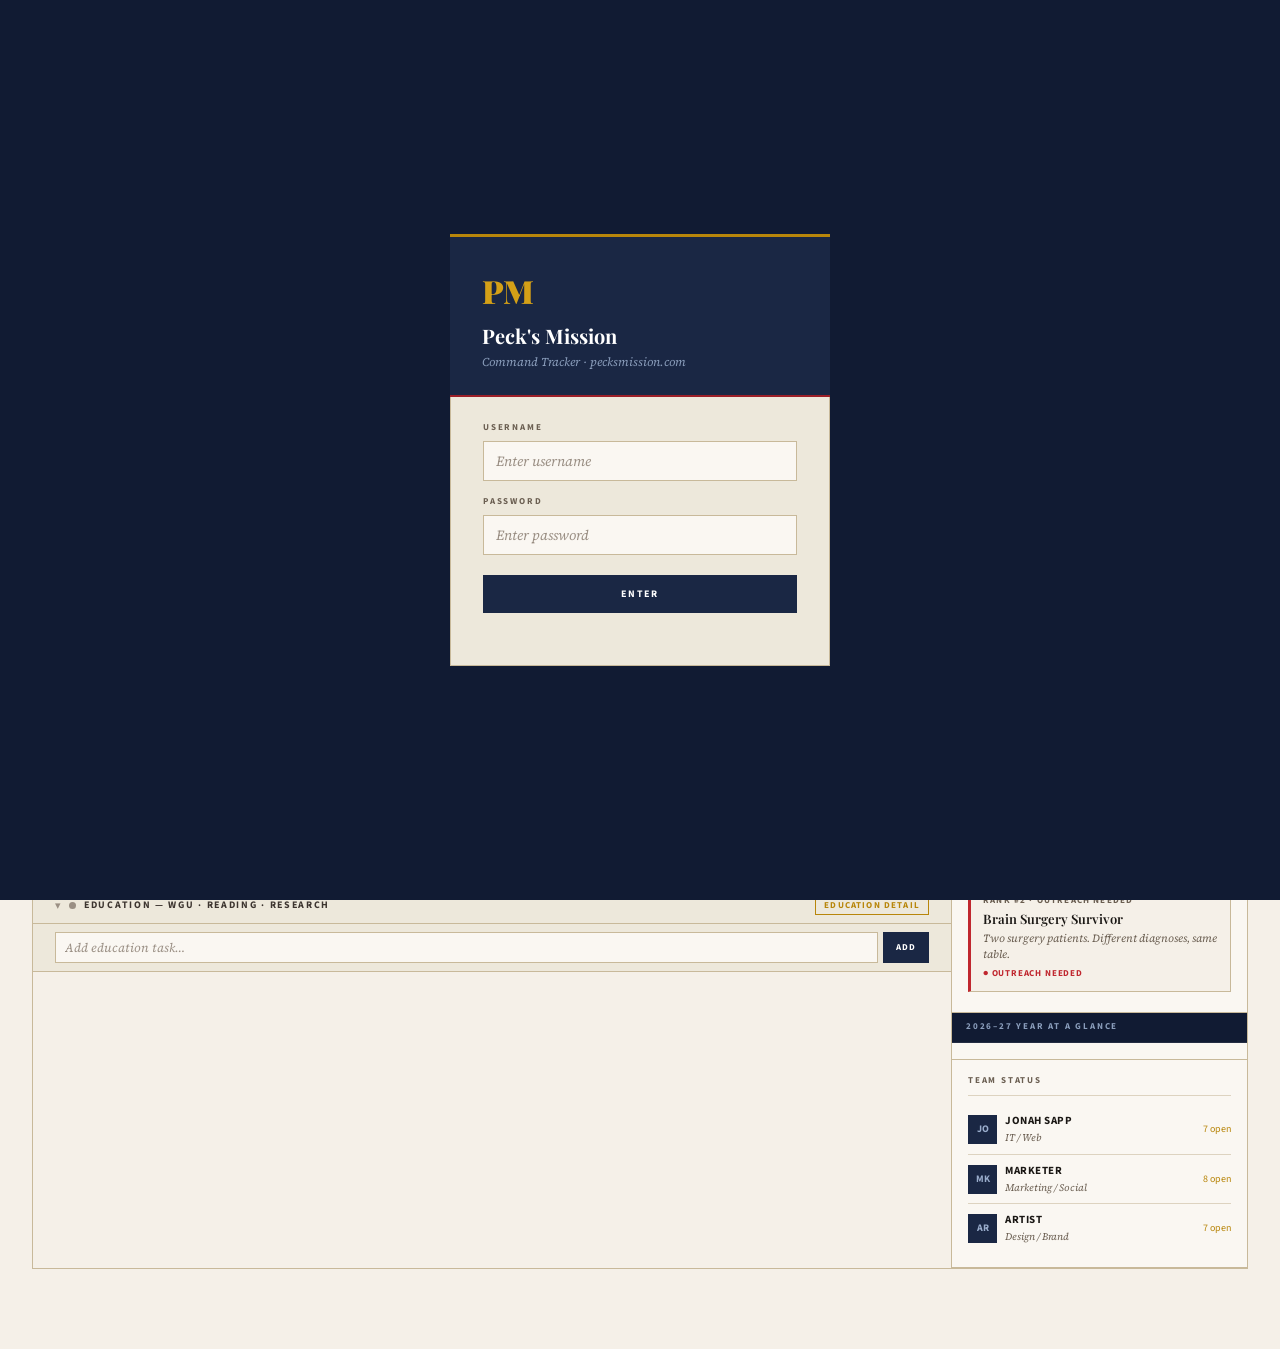
==== commit 600b96ed: "Update print statement from 'Hello' to 'Goodbye'" ====
--- a/index.html
+++ b/index.html
@@ -251,7 +251,7 @@
     .mnotes{width:100%;background:transparent;border:none;border-bottom:1px solid var(--rule-lt);padding:3px 0;font-family:var(--fs);font-size:11px;color:var(--muted);outline:none;margin-top:5px;font-style:italic;}
     .mnotes::placeholder{color:var(--rule-lt);}
     /* EDUCATION */
-    .ecols{display:grid;grid-template-columns:1fr 1fr;border:1px solid var(--rule);margin-top:12px;}
+    .ecols{display:grid;grid-template-columns:1fr 1fr 1fr;border:1px solid var(--rule);margin-top:12px;}.book-counter{background:var(--navy);padding:10px 17px;display:flex;align-items:center;justify-content:space-between;border-bottom:1px solid rgba(255,255,255,.1);}.bc-label{font-family:var(--fn);font-size:9px;font-weight:700;letter-spacing:.17em;text-transform:uppercase;color:#8a9dbb;}.bc-num{font-family:var(--fd);font-size:18px;font-weight:700;color:var(--gold-lt);}.bc-goal{font-family:var(--fn);font-size:9px;color:var(--muted-lt);margin-top:1px;text-align:right;}
     .ecol{border-right:1px solid var(--rule);}
     .ecol:last-child{border-right:none;}
     .ech{background:var(--navy);padding:12px 17px;border-bottom:2px solid var(--red);}
@@ -294,8 +294,76 @@
     .crminp::placeholder{color:var(--muted-lt);font-style:italic;}
     .empty{padding:14px 22px;font-family:var(--fs);font-size:12px;font-style:italic;color:var(--muted-lt);}
     @keyframes rowIn{from{opacity:0;transform:translateX(-3px);}to{opacity:1;transform:translateX(0);}}
-    @media(max-width:900px){.bg{grid-template-columns:1fr;}.bp{border-right:none;}.ag{grid-template-columns:repeat(2,1fr);}.tcols{grid-template-columns:1fr;}.ecols{grid-template-columns:1fr;}}
+    @media(max-width:900px){.bg{grid-template-columns:1fr;}.bp{border-right:none;}.ag{grid-template-columns:repeat(2,1fr);}.tcols{grid-template-columns:1fr;}.ecols{grid-template-columns:1fr;}.ecols>div:first-child{grid-column:span 1;}}
     @media(max-width:640px){.cw{padding:0 12px 60px;}.mh-inner{flex-direction:column;align-items:flex-start;}.ag{grid-template-columns:1fr 1fr;}.fg2{grid-template-columns:1fr;}.fgp.full{grid-column:span 1;}}
+
+    /* ── COLLAPSE / EXPAND ── */
+    .sec-head{display:flex;align-items:center;gap:8px;cursor:pointer;user-select:none;}
+    .sec-toggle{font-size:11px;color:var(--muted-lt);transition:transform .2s;flex-shrink:0;line-height:1;}
+    .sec-head.collapsed .sec-toggle{transform:rotate(-90deg);}
+    .sec-body{overflow:hidden;transition:max-height .25s ease;}
+    .sec-body.collapsed{max-height:0!important;overflow:hidden;}
+    .sec-drill{margin-left:auto;font-family:var(--fn);font-size:9px;font-weight:700;letter-spacing:.13em;text-transform:uppercase;color:var(--gold);border:1px solid var(--gold);padding:2px 8px;cursor:pointer;background:transparent;transition:all .15s;white-space:nowrap;}
+    .sec-drill:hover{background:var(--gold);color:var(--navy-deep);}
+    /* collapse toggle for tsh */
+    .tsh{cursor:pointer;}
+    .tsh .sec-toggle{color:#9a8f84;}
+    /* ── DETAIL MODAL ── */
+    #dm{position:fixed;inset:0;background:rgba(17,27,51,.92);display:none;align-items:flex-start;justify-content:center;z-index:7000;padding:24px 16px;overflow-y:auto;}
+    #dm.open{display:flex;}
+    .dm-box{background:var(--cream);width:100%;max-width:880px;border:1px solid var(--rule);border-top:3px solid var(--navy);margin:auto;animation:dmIn .2s ease both;}
+    @keyframes dmIn{from{opacity:0;transform:translateY(-8px);}to{opacity:1;transform:translateY(0);}}
+    .dm-head{background:var(--navy);padding:14px 20px;display:flex;align-items:center;justify-content:space-between;border-bottom:2px solid var(--red);}
+    .dm-title{font-family:var(--fd);font-size:18px;font-weight:700;color:#fff;font-style:italic;}
+    .dm-sub{font-family:var(--fn);font-size:10px;letter-spacing:.12em;text-transform:uppercase;color:#8a9dbb;margin-top:3px;}
+    .dm-close{background:none;border:none;color:#9aadcc;font-size:20px;cursor:pointer;line-height:1;padding:4px;}
+    .dm-close:hover{color:#fff;}
+    .dm-body{padding:20px 22px;max-height:80vh;overflow-y:auto;}
+    .dm-section{margin-bottom:22px;}
+    .dm-sec-lbl{font-family:var(--fn);font-size:9px;font-weight:700;letter-spacing:.2em;text-transform:uppercase;color:var(--muted);padding-bottom:7px;border-bottom:1px solid var(--rule);margin-bottom:10px;}
+    /* detail task row */
+    .dm-task{display:flex;align-items:flex-start;gap:10px;padding:9px 12px;border:1px solid var(--rule-lt);background:var(--white);margin-bottom:5px;cursor:pointer;transition:background .1s;}
+    .dm-task:hover{background:var(--cream-dk);}
+    .dm-task.done{opacity:.4;}
+    .dm-task.done .dm-tt{text-decoration:line-through;}
+    .dm-cb{width:16px;height:16px;border:1.5px solid var(--rule);flex-shrink:0;margin-top:2px;display:flex;align-items:center;justify-content:center;background:var(--white);}
+    .dm-task.done .dm-cb{background:var(--navy);border-color:var(--navy);}
+    .dm-tt{font-family:var(--fs);font-size:13px;color:var(--ink);flex:1;line-height:1.4;}
+    .dm-pri{font-family:var(--fn);font-size:8px;font-weight:700;letter-spacing:.09em;text-transform:uppercase;padding:2px 6px;border:1px solid;flex-shrink:0;margin-top:2px;}
+    .dm-pri.h{color:var(--red-lt);border-color:var(--red-lt);}
+    .dm-pri.m{color:var(--gold);border-color:var(--gold);}
+    .dm-pri.l{color:var(--muted-lt);border-color:var(--rule);}
+    .dm-add{display:flex;gap:6px;margin-top:8px;}
+    .dm-inp{flex:1;background:var(--white);border:1px solid var(--rule);padding:7px 10px;font-family:var(--fs);font-size:13px;color:var(--ink);outline:none;}
+    .dm-inp:focus{border-color:var(--navy);}
+    .dm-inp::placeholder{color:var(--muted-lt);font-style:italic;}
+    /* detail post row */
+    .dm-post{padding:10px 13px;border:1px solid var(--rule-lt);background:var(--white);margin-bottom:5px;cursor:pointer;transition:background .1s;}
+    .dm-post:hover{background:var(--cream-dk);}
+    .dm-post-n{font-family:var(--fn);font-size:9px;color:var(--muted-lt);margin-bottom:2px;}
+    .dm-post-t{font-family:var(--fd);font-size:14px;font-weight:600;color:var(--ink);line-height:1.3;}
+    .dm-post-g{font-family:var(--fs);font-size:12px;font-style:italic;color:var(--muted);margin-top:2px;}
+    /* detail interview */
+    .dm-int{padding:12px 14px;border:1px solid var(--rule-lt);background:var(--white);margin-bottom:6px;}
+    .dm-int-name{font-family:var(--fd);font-size:15px;font-weight:600;color:var(--ink);margin-bottom:3px;}
+    .dm-int-topic{font-family:var(--fs);font-size:12px;font-style:italic;color:var(--muted);line-height:1.5;margin-bottom:8px;}
+    .dm-int-qs{margin-bottom:8px;}
+    .dm-q{font-family:var(--fs);font-size:12px;color:var(--ink-md);padding:5px 0;border-bottom:1px solid var(--rule-lt);line-height:1.4;}
+    .dm-q::before{content:'Q  ';font-family:var(--fn);font-size:9px;font-weight:700;color:var(--muted-lt);}
+    .dm-notes{width:100%;background:var(--cream-dk);border:1px solid var(--rule);padding:8px 10px;font-family:var(--fs);font-size:12.5px;color:var(--ink);outline:none;resize:vertical;min-height:70px;font-style:italic;margin-top:6px;}
+    .dm-notes:focus{border-color:var(--navy);}
+    .dm-notes::placeholder{color:var(--muted-lt);}
+    /* detail book */
+    .dm-book{display:flex;align-items:flex-start;gap:10px;padding:9px 12px;border:1px solid var(--rule-lt);background:var(--white);margin-bottom:5px;cursor:pointer;}
+    .dm-book:hover{background:var(--cream-dk);}
+    .dm-book.done{opacity:.38;}
+    .dm-book.done .dm-bt{text-decoration:line-through;}
+    .dm-bt{font-family:var(--fs);font-size:13px;font-style:italic;color:var(--ink);flex:1;line-height:1.4;}
+    .dm-ba{font-family:var(--fn);font-size:10px;color:var(--muted);margin-top:2px;}
+
+    /* WGU planner */
+    .wgu-term{transition:background .1s;}
+    .wgu-term:hover{background:rgba(36,48,88,.9)!important;}
   </style>
 </head>
 <body>
@@ -327,6 +395,17 @@
   </div>
 </div>
 
+<!-- DETAIL MODAL -->
+<div id="dm">
+  <div class="dm-box">
+    <div class="dm-head">
+      <div><div class="dm-title" id="dm-title">Detail View</div><div class="dm-sub" id="dm-sub"></div></div>
+      <button class="dm-close" onclick="closeDM()">✕</button>
+    </div>
+    <div class="dm-body" id="dm-body"></div>
+  </div>
+</div>
+
 <div class="util-bar">
   <div class="util-links">
     <span class="ul" onclick="nav('briefing',this)">Briefing</span>
@@ -379,12 +458,14 @@
           <div class="dbn-full" id="df">—</div>
           <div class="dbn-phase">● Phase 1 Active — The Personal Record</div>
         </div>
-        <div class="tsh" style="margin-top:1px;"><span class="flag f-r"></span><span class="tsh-t">Priority — Non-Negotiable Today</span><span class="tsh-c" id="c-p"></span></div>
-        <div id="tl-priority"></div>
+        <div class="sec-head tsh" style="margin-top:1px;" onclick="toggleSec(this)"><span class="sec-toggle">▾</span><span class="flag f-r"></span><span class="tsh-t">Priority — Non-Negotiable Today</span><span class="tsh-c" id="c-p"></span><button class="sec-drill" onclick="event.stopPropagation();drillTask('priority','Priority')">Priority Detail</button></div>
+        <div class="sec-body" style="max-height:2000px;"><div id="tl-priority"></div>
         <div class="ar"><input class="ai" id="ai-priority" placeholder="Add priority task…" onkeydown="if(event.key==='Enter')addT('priority')"/><button class="ab" onclick="addT('priority')">Add</button></div>
-        <div class="tsh" style="margin-top:1px;"><span class="flag f-g"></span><span class="tsh-t">Content — Writing · Publishing · Scheduling</span><span class="tsh-c" id="c-c"></span></div>
-        <div id="tl-content"></div>
+</div>
+        <div class="sec-head tsh" style="margin-top:1px;" onclick="toggleSec(this)"><span class="sec-toggle">▾</span><span class="flag f-g"></span><span class="tsh-t">Content — Writing · Publishing · Scheduling</span><span class="tsh-c" id="c-c"></span><button class="sec-drill" onclick="event.stopPropagation();drillTask('content','Content')">Content Detail</button></div>
+        <div class="sec-body" style="max-height:2000px;"><div id="tl-content"></div>
         <div class="ar"><input class="ai" id="ai-content" placeholder="Add content task…" onkeydown="if(event.key==='Enter')addT('content')"/><button class="ab" onclick="addT('content')">Add</button></div>
+</div>
         <div class="tsh" style="margin-top:1px;"><span class="flag f-n"></span><span class="tsh-t">Comms Check — Email · DM · Platform</span></div>
         <div class="cg">
           <div class="cc" onclick="toggleComms(this)"><div class="cp">Email / Mailchimp</div><div class="cn">Inbox</div><div class="ch">Answer all outstanding emails</div></div>
@@ -395,12 +476,14 @@
         <div class="tsh" style="margin-top:1px;"><span class="flag f-gr"></span><span class="tsh-t">Team — Follow-Ups · Waiting On</span><span class="tsh-c" id="c-t"></span></div>
         <div id="tl-team"></div>
         <div class="ar"><input class="ai" id="ai-team" placeholder="Add team follow-up…" onkeydown="if(event.key==='Enter')addT('team')"/><button class="ab" onclick="addT('team')">Add</button></div>
-        <div class="tsh" style="margin-top:1px;"><span class="flag f-m"></span><span class="tsh-t">Outreach — Interview · Partnership · Media</span><span class="tsh-c" id="c-o"></span></div>
-        <div id="tl-outreach-daily"></div>
+        <div class="sec-head tsh" style="margin-top:1px;" onclick="toggleSec(this)"><span class="sec-toggle">▾</span><span class="flag f-m"></span><span class="tsh-t">Outreach — Interview · Partnership · Media</span><span class="tsh-c" id="c-o"></span><button class="sec-drill" onclick="event.stopPropagation();drillTask('outreach-daily','Outreach')">Outreach Detail</button></div>
+        <div class="sec-body" style="max-height:2000px;"><div id="tl-outreach-daily"></div>
         <div class="ar"><input class="ai" id="ai-outreach-daily" placeholder="Add outreach task…" onkeydown="if(event.key==='Enter')addT('outreach-daily')"/><button class="ab" onclick="addT('outreach-daily')">Add</button></div>
-        <div class="tsh" style="margin-top:1px;"><span class="flag f-m"></span><span class="tsh-t">Education — WGU · Reading · Research</span><span class="tsh-c" id="c-e"></span></div>
-        <div id="tl-edu"></div>
+</div>
+        <div class="sec-head tsh" style="margin-top:1px;" onclick="toggleSec(this)"><span class="sec-toggle">▾</span><span class="flag f-m"></span><span class="tsh-t">Education — WGU · Reading · Research</span><span class="tsh-c" id="c-e"></span><button class="sec-drill" onclick="event.stopPropagation();drillTask('edu','Education')">Education Detail</button></div>
+        <div class="sec-body" style="max-height:2000px;"><div id="tl-edu"></div>
         <div class="ar"><input class="ai" id="ai-edu" placeholder="Add education task…" onkeydown="if(event.key==='Enter')addT('edu')"/><button class="ab" onclick="addT('edu')">Add</button></div>
+</div>
       </div>
       <div class="bs">
         <div class="sbb">
@@ -421,6 +504,12 @@
           <div class="sbl">Top Priority Interviews</div>
           <div class="sc r"><div class="sc-ty">Rank #1 · Outreach Needed</div><div class="sc-ti">VP of Operations — Level 1 Trauma</div><div class="sc-d">Highest-leverage institutional interview on the calendar.</div><div class="sc-s out">● Outreach Needed</div></div>
           <div class="sc r"><div class="sc-ty">Rank #2 · Outreach Needed</div><div class="sc-ti">Brain Surgery Survivor</div><div class="sc-d">Two surgery patients. Different diagnoses, same table.</div><div class="sc-s out">● Outreach Needed</div></div>
+        </div>
+        <div class="sbb" style="padding:0;overflow:hidden;">
+          <div style="background:var(--navy-deep);padding:7px 14px;border-bottom:1px solid rgba(255,255,255,.08);">
+            <div style="font-family:var(--fn);font-size:9px;font-weight:700;letter-spacing:.2em;text-transform:uppercase;color:#8a9dbb;">2026–27 Year at a Glance</div>
+          </div>
+          <div id="yag-body" style="padding:8px 14px;background:var(--white);"></div>
         </div>
         <div class="sbb">
           <div class="sbl">Team Status</div>
@@ -497,7 +586,7 @@
 <!-- EDUCATION -->
 <div class="page" id="page-education">
   <div class="cw">
-    <div class="sr"><div class="sr-line"></div><div class="sr-tag">Self-Education — Mission Reading List + WGU</div><div class="sr-line"></div></div>
+    <div class="sr"><div class="sr-line"></div><div class="sr-tag">Self-Education — Mission Reading · WGU BSHA · GoLife100/200 · GoBusiness200 · Goal: 100 Books/Year</div><div class="sr-line"></div></div>
     <div class="ecols" id="ecols"></div>
   </div>
 </div>
@@ -610,17 +699,58 @@
     {rank:16,guest:'Rare Disease Patient Advocate',topic:'Rare disease patients don\'t fit the algorithm. What they learned about surviving a system that wasn\'t built for their condition. When the system has no template.',phase:'P5',status:'outreach',notes:'',questions:['What does it feel like to walk into a system that has no framework for your condition?','What did you have to teach yourself to survive the medical system?','What does patient advocacy actually look like from the inside?','What broke you — and what rebuilt you?','What do you want newly diagnosed rare disease patients to know immediately?']},
     {rank:17,guest:'Business Development Leader — Vanderbilt Medical Center',topic:'From inside one of the country\'s top academic medical centers. The highest-level institutional voice on the calendar. The Osler gap from the boardroom of a flagship institution.',phase:'P5',status:'outreach',notes:'Natural connection given surgery at Vanderbilt — pursue through Vanderbilt network',questions:['How does Vanderbilt think about the gap between clinical excellence and patient experience?','Where do incentive structures inside a major academic center work against treating the whole person?','How does Vanderbilt approach the tension between volume, revenue, and humanity?','What would it actually take, institutionally, to close the Osler gap?','What does patient advocacy look like from a business development lens?']},
     {rank:18,guest:'Fellow Combat Medic — 68W',topic:'Two medics. Different units, different deployments, same job. What the training built and what it didn\'t. What you carry from downrange into every patient encounter for the rest of your career.',phase:'P3',status:'outreach',notes:'',questions:['What did deployment teach you about patient care that AIT never could?','What\'s the hardest part of transitioning from combat medicine to civilian healthcare?','What does treating someone under fire teach you about treating someone in a hospital bed?','What do you wish civilian providers understood about how medics are trained?','How has being a medic shaped how you navigate being a patient?']},
+    {rank:19,guest:'Anesthesiologist',topic:'The last provider you speak to before you go under. The consent form says everything went as expected. What actually happens in that room — and what the chart misses about the moment before consciousness ends.',phase:'P1+P5',status:'outreach',notes:'',questions:['What does informed consent actually look like versus what it\'s supposed to look like?','What do patients say in those last moments before anesthesia that stays with you?','What does the pre-op process fail to prepare patients for?','What does a chart entry for anesthesia actually capture — and what doesn\'t it?','What do you wish surgeons communicated to you better about their patients?']},
+    {rank:20,guest:'Pre-Op Nurse',topic:'You\'re the last nurse before the OR. You\'ve prepped thousands of patients. What the clinical record never captures about what happens in that room — the fear, the faith, the last conversation before the cutting starts.',phase:'P1',status:'outreach',notes:'',questions:['What do patients say in pre-op that they don\'t say anywhere else?','What does the chart tell you about a patient — and what does it miss entirely?','What do families do that helps — and what makes it harder for the patient?','Is there a moment you\'ve seen that changed how you do pre-op care?','What does "being ready" for surgery actually look like from your side?']},
+    {rank:21,guest:'Physical Therapist — Post-Surgical Recovery',topic:'The person who has to get you walking again when your body doesn\'t want to. What recovery actually looks like behind closed doors — the setbacks, the breakthroughs, the moment a patient decides to fight.',phase:'P2+P7',status:'outreach',notes:'',questions:['What\'s the difference between a patient who recovers and one who doesn\'t — beyond the clinical picture?','What does the surgical team\'s note miss about what you actually encounter in PT?','What does pain mean in the recovery room versus what it means on a pain scale?','What do patients tell you in PT sessions they haven\'t told anyone else?','What\'s the most underestimated part of post-surgical recovery?']},
+    {rank:22,guest:'Occupational Therapist',topic:'OTs work on the smallest things — buttoning a shirt, holding a fork — and those small things are where recovery is actually measured. What the clinical system misses about what it costs to rebuild function from scratch.',phase:'P2',status:'outreach',notes:'',questions:['What does it mean to lose the ability to do something you\'ve done your whole life?','What does a patient\'s first successful "small" task look like — and what does it mean?','Where does the clinical system undervalue what OTs see?','What does the discharge summary miss about where a patient actually is?','What do you wish the rest of the care team understood about occupational therapy?']},
+    {rank:23,guest:'Discharge Planner / Hospital Social Worker',topic:'The person who decides when you\'re "ready" to go home. What that decision actually looks like — the gap between clinical readiness and human readiness, and what falls through when you leave.',phase:'P3+P7',status:'outreach',notes:'',questions:['What does "medically cleared for discharge" mean versus what patients actually need?','What gets left out of the discharge plan that you know will matter in 72 hours?','What does the system not give you time to address before a patient walks out?','What do patients not understand about what happens when they leave?','What\'s the conversation you wish you could have with every patient before discharge?']},
+    {rank:24,guest:'Night Shift Nurse',topic:'What happens in a hospital between midnight and 6 AM that the day team never sees. The conversations patients have in the dark. What the chart at 0300 says versus what\'s actually happening in that room.',phase:'P2+P6',status:'outreach',notes:'',questions:['What do patients say at 3 AM that they never say during rounds?','What does the night shift see about a patient that the day team misses?','How does the culture of a unit change when the lights go down?','What does the 0300 chart note actually capture?','What do you wish the day team knew about what you hold overnight?']},
+    {rank:25,guest:'Case Manager — Hospital',topic:'The person who sees the whole picture: every department, every insurance denial, every gap between what the patient needs and what the system will pay for. The bureaucratic reality behind every care decision.',phase:'P3+P7',status:'outreach',notes:'',questions:['What does an insurance denial look like from inside the hospital — and what does it cost the patient?','What falls through the cracks between departments that nobody else catches?','What does a chart look like to you versus to the physician?','Where does the system make your job hardest when it comes to advocating for patients?','What do patients not understand about how their care decisions are actually made?']},
+    {rank:26,guest:'Chief Nursing Officer (CNO)',topic:'The person where bedside culture actually originates — or fails to. What the mission statement says versus what actually reaches the bedside, and what a CNO sees when they walk a floor at 2 AM.',phase:'P3',status:'outreach',notes:'',questions:['Where does the culture you\'re trying to build break down between your office and the bedside?','What do frontline nurses tell you that never makes it into policy?','What does patient experience data actually tell you — and what doesn\'t it?','What\'s the hardest part of maintaining care culture at scale?','What would you change tomorrow about how nurses are prepared to treat patients as people?']},
+    {rank:27,guest:'Medical Scribe',topic:'They watch every clinical interaction. They type everything. They say almost nothing. What a scribe sees in an exam room that the physician doesn\'t notice — and what never makes it into the note.',phase:'P3+P7',status:'outreach',notes:'',questions:['What do you see in an exam room that the physician doesn\'t seem to notice?','What gets left out of a note that actually happened in the room?','What does the physician\'s relationship with the patient look like from your seat?','What\'s the strangest gap between the note and the encounter you\'ve witnessed?','What do you wish providers understood about what you observe?']},
+    {rank:28,guest:'Hospitalist Physician',topic:'The doctor who knows you best while you\'re in the hospital — but you\'ve probably never heard the word "hospitalist." They see you every day. They\'re not your doctor. What that relationship actually is.',phase:'P5',status:'outreach',notes:'',questions:['What does it mean to be someone\'s doctor when you\'ll never see them again after discharge?','What does continuity of care mean when you\'re the only constant in a rotating team?','What do patients misunderstand most about who you are and what you do?','What does a chart tell you when you pick up a new patient — and what\'s the first thing you look for that isn\'t in it?','What\'s the most important conversation you have with a patient that nobody documents?']},
+    {rank:29,guest:'VA Primary Care Physician',topic:'On the inside of the system failing veterans — not a bureaucrat, an actual physician trying to do right by patients inside an institution that doesn\'t always let them. What they see that veterans never know.',phase:'P4+P7',status:'outreach',notes:'',questions:['What does it feel like to be a physician inside a system that your patients distrust — often rightfully?','Where does the VA\'s structure make it hardest to give veterans what they actually need?','What do veterans not understand about what you\'re dealing with on your end?','What would you change about VA primary care tomorrow if you had the authority?','What keeps you in the VA when you could practice elsewhere?']},
+    {rank:30,guest:'Military Chaplain',topic:'Spiritual care in uniform. What faith looks like downrange and in the barracks — and what it means to be the person a soldier talks to when they can\'t talk to their chain of command.',phase:'P4+P6',status:'outreach',notes:'Potential connection through Stonebridge or military chaplain network',questions:['What do soldiers say to you that they won\'t say to their NCO or commander?','What does spiritual crisis look like in a military context versus a civilian one?','How does faith function differently under the structure and pressure of military service?','What do you carry from your time in uniform that shapes how you care for people now?','What does the military miss about the spiritual needs of its people?']},
+    {rank:31,guest:'Transition Assistance Program (TAP) Counselor',topic:'The person who hands you the clipboard on the day you separate. What actually happens in that room — and what the transition misses about what veterans carry out the door.',phase:'P4',status:'outreach',notes:'',questions:['What does the average separating service member not understand about what\'s coming?','What does TAP actually prepare veterans for — and what does it miss entirely?','What do you see in that room that the military doesn\'t see?','What\'s the first thing that breaks down after a veteran leaves — and why?','What would you add to TAP if you could?']},
+    {rank:32,guest:'Diagnostic Radiologist',topic:'They read the images. They almost never meet the patient. Their report determines the next clinical decision — and they wrote it looking at a screen, not a person. What that disconnect costs.',phase:'P5',status:'outreach',notes:'',questions:['What does an image tell you about a patient — and what can\'t it tell you?','What would change about your reports if you met every patient whose scan you read?','What do ordering physicians miss when they read your report without the full clinical context?','What does it feel like to make a call that changes someone\'s life without being in the room?','What\'s the most common gap between what you report and what the patient actually experiences?']},
+    {rank:33,guest:'Pathologist',topic:'Like the lab scientist — invisible, central. Every tissue sample, every biopsy result, every cancer diagnosis flows through them. What it means to be the one who knows — and the one nobody sees.',phase:'P5',status:'outreach',notes:'',questions:['What would patients understand differently if they knew what you actually do?','What does it feel like to give a cancer diagnosis without ever speaking to the patient?','What does the gap between your report and how it\'s communicated to patients cost?','What do clinicians misunderstand about what a pathology report can and can\'t tell them?','What would you want every patient to know about the people reading their tissue?']},
+    {rank:34,guest:'Chronic Pain Patient',topic:'The person whose condition the system has no clean framework for. Years of being told it\'s normal, it\'s anxiety, it\'s in their head — before someone finally believed them. The disbelief gap in lived form.',phase:'P5',status:'outreach',notes:'',questions:['How many providers told you something was wrong with you before someone believed what you were experiencing?','What does it do to a person when the system repeatedly fails to explain their pain?','What did you have to learn to do — that you shouldn\'t have had to — to survive the medical system?','What\'s the most important thing a provider has ever said to you?','What do you want newly diagnosed chronic pain patients to know immediately?']},
+    {rank:35,guest:'Autoimmune Disease Patient',topic:'Invisible illness, diagnostic delay, years of disbelief. The system was built for acute presentations. She had a chronic, invisible, fluctuating condition — and learned what the Osler gap costs over a decade.',phase:'P5+P6',status:'outreach',notes:'',questions:['How long did it take to get your diagnosis — and what happened in that gap?','What did providers say to you during the years they couldn\'t explain what was happening?','What does it feel like to look healthy and feel destroyed?','What did you have to become — as a self-advocate — to survive this?','What would you tell someone in the diagnostic wilderness right now?']},
+    {rank:36,guest:'Medical Interpreter / Translator',topic:'Language access and the communication gap. What happens in a clinical encounter when the patient can\'t say what they mean and the provider can\'t hear what they\'re not saying.',phase:'P6',status:'outreach',notes:'',questions:['What gets lost between a patient and a provider that you have to carry?','What do you see in a room that neither the patient nor the provider notices?','What does it mean to translate not just words but fear, confusion, and pain?','What does the clinical system not understand about what language access actually requires?','What\'s the most important thing you\'ve ever had to say that wasn\'t in the script?']},
+    {rank:37,guest:'Health Literacy Researcher',topic:'Studies why patients don\'t understand what providers say — and what it costs when they don\'t. The academic case for what you\'re building empirically.',phase:'P6',status:'outreach',notes:'',questions:['What does health literacy actually mean — and what does low health literacy cost patients?','What does research show about how providers communicate versus how patients receive it?','Where does the clinical system consistently fail on plain language?','What would change if healthcare communication were designed around patients rather than providers?','What\'s the most important finding in your research that hasn\'t reached the bedside yet?']},
+    {rank:38,guest:'Palliative Care Nurse',topic:'The person who sits with suffering when the system has run out of fixes. What palliative care sees that curative medicine misses — and what it means to treat the person when the disease can\'t be beaten.',phase:'P6+P7',status:'outreach',notes:'',questions:['What does treating the person — not the disease — actually look like at end of life?','What do patients tell you in palliative care that they haven\'t told the clinical team?','Where does the curative system fail patients at the transition to palliative care?','What does the chart say about a dying patient versus what\'s actually happening?','What do families need that the system consistently fails to give them?']},
+    {rank:39,guest:'Grief Counselor',topic:'What the system hands patients when it runs out of clinical answers. The emotional aftermath of diagnosis, surgery, and survival that no chart captures. What grief looks like when the patient lived.',phase:'P6',status:'outreach',notes:'',questions:['What does grief look like in someone who survived something they expected to die from?','What does the medical system not give patients permission to feel?','What do surgery survivors carry that nobody names in a discharge summary?','What\'s the difference between clinical support and actually being with someone in their grief?','What do you wish the surgical team understood about what comes after the OR?']},
+    {rank:40,guest:'Health Information Management (HIM) Director',topic:'The person who controls the chart. Who can access it, what gets corrected, what gets released — and what the legal and institutional frameworks around the medical record mean for patients trying to understand what happened to them.',phase:'P7',status:'outreach',notes:'',questions:['What do patients not understand about who owns their medical record?','What\'s the process when a patient believes something in their chart is wrong?','What does HIPAA actually protect patients from — and what doesn\'t it?','What do providers not understand about what their documentation choices mean legally?','What would you change about how patients can access and understand their own records?']},
+    {rank:41,guest:'EHR Implementation Consultant',topic:'The person who actually installs Epic or Cerner. What the EHR system requires of providers — and how those requirements shape the care that patients receive, whether the system intended it or not.',phase:'P7',status:'outreach',notes:'',questions:['What does an EHR implementation actually require clinicians to change about how they work?','What does the system optimize for — and what gets deprioritized as a result?','What do providers do because the system requires it — even when it doesn\'t serve the patient?','What\'s the most common complaint you hear from clinicians about documentation requirements?','What would a patient-centered EHR actually look like?']},
+    {rank:42,guest:'Healthcare Attorney',topic:'What the medical record means in a legal context. What attorneys look for in a chart — and what those standards reveal about how documentation decisions shape patient outcomes.',phase:'P7',status:'outreach',notes:'',questions:['What\'s the first thing you look for in a medical record when evaluating a case?','What does good documentation protect — and who does it protect?','What does the gap between what happened and what was documented look like in a courtroom?','What do patients misunderstand about their rights regarding their medical records?','What would change about documentation if providers understood how records are read legally?']},
+    {rank:43,guest:'Patient Safety Officer',topic:'Root cause analysis, near-misses, sentinel events. The person whose job is to find what went wrong and why — and who sees the gap between what gets reported and what actually happened.',phase:'P7',status:'outreach',notes:'',questions:['What\'s the difference between a documented adverse event and what actually happened?','What makes providers reluctant to report near-misses — and what does that reluctance cost?','What does a root cause analysis actually find versus what gets written in the report?','Where does the patient safety system protect the institution more than the patient?','What would change if patients were full partners in the safety review process?']},
+    {rank:44,guest:'Community Health Worker',topic:'The bridge between the clinic and the community. The person who goes where providers don\'t — into homes, neighborhoods, and lives — and sees what the chart never captures.',phase:'P7',status:'outreach',notes:'',questions:['What do you see in a patient\'s home that their provider has never considered?','What does the clinical system miss about what actually determines health outcomes?','What does it mean to be the person who shows up between appointments?','What do providers not understand about what their patients\'s lives actually look like?','What\'s the most important thing you\'ve ever done that didn\'t involve any clinical skill?']},
+    {rank:45,guest:'Medical Trauma Therapist',topic:'The mental health therapist who specializes in patients traumatized by their own healthcare. The PTSD that comes not from combat or accidents but from hospitals, procedures, and the clinical system itself.',phase:'P5+P7',status:'outreach',notes:'',questions:['What does medical trauma actually look like — how does it present in patients?','What does a hospitalization do to a person psychologically that nobody names in the discharge summary?','What\'s the connection between being dismissed by providers and the psychological aftermath?','What do survivors of major surgery carry that isn\'t in any clinical note?','What do you wish the surgical team understood about what patients experience after they leave?']},
+    {rank:46,guest:'ICU Nurse — General',topic:'What happens in the ICU when patients are at their most vulnerable and least able to advocate for themselves. The clinical decisions made at the bedside — and what the family in the waiting room never knows.',phase:'P2+P3',status:'outreach',notes:'',questions:['What do ICU patients experience that they can\'t communicate — and what do you do about that?','What does family presence mean in the ICU — what does it help and what makes it harder?','What does the care team miss when they treat the disease and not the person in an ICU bed?','What does a good shift look like versus a shift that will stay with you?','What do you wish families knew about what their person is experiencing in the ICU?']},
+    {rank:47,guest:'Wound Care Nurse / Certified Wound Specialist',topic:'Wound care nurses spend extended time with patients — longer per visit than almost any other provider. What they see during that time, what patients say, and what the chart captures of a deeply human interaction.',phase:'P2',status:'outreach',notes:'',questions:['What do patients say during wound care that they don\'t say to anyone else?','What does extended clinical contact with the same patient teach you about them?','What does the chart note about wound care actually capture?','How do you manage the dual reality of clinical task and human conversation in the same moment?','What do you wish the rest of the care team knew about what happens during your visits?']},
+    {rank:48,guest:'Oncology Nurse',topic:'The person who sits with patients through chemotherapy — often for hours, often repeatedly. What the cancer ward sees about the human cost of treatment that clinical metrics don\'t capture.',phase:'P2+P5',status:'outreach',notes:'',questions:['What does the chemo chair teach you about a person that the clinic never could?','What do cancer patients say during infusion that they don\'t say anywhere else?','What does the system miss about what it costs patients to keep showing up for treatment?','What does "fighting cancer" actually look like from your side of the IV?','What would you want every oncologist to know about what happens when they\'re not in the room?']},
+    {rank:49,guest:'Pediatric Nurse — Children\'s Hospital',topic:'What it means to treat a child who can\'t always say what\'s wrong — and what it means to treat the parent watching it happen. Two patients in every room, and the chart only documents one of them.',phase:'P6',status:'outreach',notes:'',questions:['What does it mean to read a patient who can\'t tell you what they\'re experiencing?','What do parents go through in a pediatric admission that the clinical system ignores?','What does the chart say about a sick child versus what\'s actually happening in that room?','What\'s the hardest communication challenge you face — with the child or with the family?','What do you wish the system gave you more time or tools to do?']},
+    {rank:50,guest:'Rural Healthcare Provider',topic:'The solo provider in a county where the nearest specialist is two hours away. What the healthcare system looks like when there\'s no system to speak of — and what patient advocacy means when the patient has no options.',phase:'P3+P7',status:'outreach',notes:'',questions:['What does healthcare access actually mean in a rural context?','What does continuity of care look like when you\'re the only provider for a hundred miles?','What do rural patients do to manage conditions that urban patients would have specialists for?','What does the policy conversation about rural health miss about the lived reality?','What would actually change rural healthcare outcomes — and who\'s blocking it?']},
+    {rank:51,guest:'Healthcare Quality Improvement Director',topic:'The person whose job is to measure what\'s not working and fix it systematically. What quality improvement sees about patient care that clinical staff don\'t — and what the metrics consistently fail to capture.',phase:'P7',status:'outreach',notes:'',questions:['What does a quality metric tell you — and what does it hide?','Where do QI initiatives fail to reach the bedside even when the data looks good?','What does patient experience data miss about actual care quality?','What\'s the most important improvement your organization has made that the data didn\'t drive?','What would change if patients\'s own words were the primary quality metric?']},
+    {rank:52,guest:'Veteran with PTSD — Military Sexual Trauma (MST) Survivor',topic:'The veteran whose wound is invisible, whose condition the VA has historically mishandled, and whose fight for recognition mirrors the broader argument of the entire platform. The hardest version of the disbelief gap.',phase:'P4+P5',status:'outreach',notes:'Handle with significant care and preparation. Align with veteran advocacy contacts first.',questions:['What did the military\'s response to what happened to you look like?','What did the VA tell you when you sought help — and what did that response cost you?','What does it mean to have your experience dismissed by the institution you served?','What did it take to finally be believed — and what did the years before that cost?','What do you want other veterans who are in that same silence to know?']},
   ],
-  analytics:[
-    {key:'visitors',label:'Website Visitors',hint:'Total / month',value:'3000',notes:'First week ~3,000 — strong pre-surgery launch'},
-    {key:'subs',label:'Email Subscribers',hint:'Mailchimp list total',value:'80',notes:'80+ in first week — exceptional early traction'},
-    {key:'ig',label:'Instagram Followers',hint:'Profile count',value:'',notes:''},
-    {key:'fb',label:'Facebook Followers',hint:'Page likes / followers',value:'',notes:''},
-    {key:'openrate',label:'Email Open Rate',hint:'% — last campaign',value:'',notes:'Industry avg 20-25%. Aim for 40%+'},
-    {key:'igreach',label:'Instagram Reach',hint:'Accounts reached / 30 days',value:'',notes:''},
-    {key:'fbreach',label:'Facebook Reach',hint:'Post reach / 30 days',value:'',notes:''},
-    {key:'toppost',label:'Top Post Views',hint:'Single post all-time',value:'',notes:''},
-  ],
+  analytics:{
+    months:['Mar 26','Apr 26','May 26','Jun 26','Jul 26','Aug 26','Sep 26','Oct 26','Nov 26','Dec 26','Jan 27','Feb 27'],
+    metrics:[
+      {key:'visitors',label:'Website Visitors',hint:'Total sessions / mo',cat:'web',monthly:['3000','','','','','','','','','','',''],notes:'First week ~3,000 — strong launch'},
+      {key:'unique',label:'Unique Visitors',hint:'Unique users / mo',cat:'web',monthly:['','','','','','','','','','','',''],notes:''},
+      {key:'toppost',label:'Top Post Views',hint:'Best single post views',cat:'web',monthly:['','','','','','','','','','','',''],notes:''},
+      {key:'subs',label:'Email Subscribers',hint:'Mailchimp list total',cat:'email',monthly:['80','','','','','','','','','','',''],notes:'80+ in first week — exceptional early traction'},
+      {key:'openrate',label:'Email Open Rate',hint:'% last campaign',cat:'email',monthly:['','','','','','','','','','','',''],notes:'Industry avg 20–25%. Aim for 40%+'},
+      {key:'clickrate',label:'Email Click Rate',hint:'% last campaign',cat:'email',monthly:['','','','','','','','','','','',''],notes:'Industry avg 2–3%. Aim for 8%+'},
+      {key:'ig',label:'Instagram Followers',hint:'Profile total',cat:'social',monthly:['','','','','','','','','','','',''],notes:''},
+      {key:'igreach',label:'Instagram Reach',hint:'Accounts reached / mo',cat:'social',monthly:['','','','','','','','','','','',''],notes:''},
+      {key:'fb',label:'Facebook Followers',hint:'Page followers total',cat:'social',monthly:['','','','','','','','','','','',''],notes:''},
+      {key:'intdone',label:'Interviews Completed',hint:'Recorded this month',cat:'content',monthly:['','','','','','','','','','','',''],notes:'Goal: 52 over the year — ~4–5/mo'},
+      {key:'postslive',label:'Posts Published',hint:'Live this month',cat:'content',monthly:['','','','','','','','','','','',''],notes:'Goal: ~5–6 posts/mo'},
+      {key:'speakinq',label:'Speaking Inquiries',hint:'Inbound / outbound',cat:'speaking',monthly:['','','','','','','','','','','',''],notes:''},
+    ],
+  },
   books:{
     mission:[
       {title:"Man's Search for Meaning",author:'Viktor Frankl',done:false,tag:'core'},
@@ -631,21 +761,186 @@
       {title:'The Doctor and the Soul',author:'Viktor Frankl',done:false,tag:'core'},
       {title:'How Doctors Think',author:'Jerome Groopman',done:false,tag:'clin'},
       {title:'The House of God',author:'Samuel Shem',done:false,tag:'clin'},
-      {title:'Complications: A Surgeon\'s Notes on an Imperfect Science',author:'Atul Gawande',done:false,tag:'clin'},
+      {title:"Complications: A Surgeon's Notes on an Imperfect Science",author:'Atul Gawande',done:false,tag:'clin'},
       {title:'The Checklist Manifesto',author:'Atul Gawande',done:false,tag:'clin'},
       {title:'On Death and Dying',author:'Elisabeth Kübler-Ross',done:false,tag:'clin'},
       {title:'Mountains Beyond Mountains',author:'Tracy Kidder',done:false,tag:'rec'},
       {title:'The Emperor of All Maladies',author:'Siddhartha Mukherjee',done:false,tag:'rec'},
       {title:'Just Mercy',author:'Bryan Stevenson',done:false,tag:'rec'},
+      {title:'Good to Great',author:'Jim Collins',done:false,tag:'rec'},
+      {title:'Amusing Ourselves to Death',author:'Neil Postman',done:false,tag:'rec'},
       {title:'The Body Keeps the Score',author:'Bessel van der Kolk',done:false,tag:'vet'},
       {title:'Tribe: On Homecoming and Belonging',author:'Sebastian Junger',done:false,tag:'vet'},
+      {title:'Emotionally Healthy Spirituality',author:'Peter Scazzero',done:false,tag:'faith'},
+      {title:'LifeWork',author:'Darrow L. Miller',done:false,tag:'faith'},
+      {title:'Winning the Battle for the Minds of Men',author:'Dennis Peacocke',done:false,tag:'faith'},
+      {title:'On the Destiny of Nations: Resolving Our Economic Crisis',author:'Dennis Peacocke',done:false,tag:'faith'},
       {title:'The Road Back to You',author:'Ian Morgan Cron & Suzanne Stabile',done:false,tag:'faith'},
     ],
     wgu:[
-      {title:'Current Active WGU Module — update with course name',author:'WGU Coursework',done:false,tag:'wgu'},
-      {title:'Complete Pre-Assessment for next course in sequence',author:'WGU Coursework',done:false,tag:'wgu'},
-      {title:'Review WGU Degree Plan — confirm remaining courses to graduation',author:'WGU Coursework',done:false,tag:'wgu'},
-    ]
+      // ── TERM 1 ──
+      {title:'Organizational Behavior',term:1,cu:3,area:'Business Management',
+       desc:'Explores how to lead and manage effectively in diverse business environments. Apply organizational leadership theories and management strategies in scenario-based problems.',
+       comp:['Analyze organizational culture to work effectively within it','Analyze leadership theories and select appropriate leader behavior','Describe influences on individual behavior','Determine team type and leadership for a given task','Develop and implement effective performance evaluation processes','Recommend principles for guiding group development'],
+       status:'not-started',notes:'',tag:'wgu'},
+      {title:'Fundamentals for Success in Business',term:1,cu:3,area:'Business Core',
+       desc:'Overview of the business field and how management, structure, communication, and leadership affect the business environment. Introduces power skills: time management, problem solving, emotional intelligence, ethics.',
+       comp:['Communicate ideas and information in a professional setting','Identify common ethical issues within organizations','Identify leadership opportunities to enhance organizational performance','Recognize organizational functions and values','Recognize emotional reactions in professional situations'],
+       status:'not-started',notes:'',tag:'wgu'},
+      {title:'Emotional and Cultural Intelligence',term:1,cu:3,area:'Business Core',
+       desc:'Key personal awareness skills in written, verbal, and nonverbal communication. Covers emotional intelligence (EI), cultural awareness, and ethical self-awareness.',
+       comp:['Apply emotional intelligence to improve intrapersonal and interpersonal interactions','Demonstrate cultural intelligence within multicultural and business situations'],
+       status:'not-started',notes:'',tag:'wgu'},
+      {title:'Health, Fitness, and Wellness',term:1,cu:4,area:'General Education',
+       desc:'Foundations of good health and physical fitness, addressing health, nutrition, fitness, and substance use and abuse.',
+       comp:['Identify factors influencing mental, emotional, and social wellness','Identify core competencies of social and emotional learning','Identify influence of disease, fitness, and lifestyle on the body','Identify principles of nutrition and components of a healthy diet'],
+       status:'not-started',notes:'',tag:'wgu'},
+      // ── TERM 2 ──
+      {title:'Values-Based Leadership',term:2,cu:3,area:'Business Management',
+       desc:'Learn by reflection, design, and scenario planning. Examines values-based leadership and creating a culture of care. Students identify personal values through assessment and map their influence on leadership.',
+       comp:['Demonstrate how leadership abilities (listening, influence, ethical responsibility) solve problems','Describe how interpersonal skills enable effective collaboration and leadership','Explain how leadership of cultures fosters diversity, inclusion, ethics','Identify personal values (honesty, integrity, respect, EI, ethical responsibility)'],
+       status:'not-started',notes:'',tag:'wgu'},
+      {title:'Principles of Management',term:2,cu:4,area:'Business Core',
+       desc:'Introductory look at management in the business environment. Covers strategic planning, total quality, entrepreneurship, conflict and change, HR management, diversity, and organizational structure.',
+       comp:['Apply principles of human resource management','Establish a total quality management program','Describe how to promote an entrepreneurial emphasis','Explain the strategic planning process','Recommend an organizational structure to match a given situation','Recommend techniques for managing conflict and change','Respond appropriately to diversity issues'],
+       status:'not-started',notes:'',tag:'wgu'},
+      {title:'Healthcare Administration Evolution, Systems, and Leadership',term:2,cu:3,area:'Healthcare Administration',
+       desc:'In-depth exploration of the U.S. healthcare system — its evolution, key stakeholders, business principles, leadership roles, health equity issues, and transformative influence of technology.',
+       comp:['Describe the evolution of healthcare administration structure and function','Describe the role of leadership and management in healthcare administration','Explain the influence of business principles on healthcare operations and delivery','Identify opportunities and solutions in healthcare administration'],
+       status:'not-started',notes:'',tag:'wgu'},
+      {title:'Composition: Writing with a Strategy',term:2,cu:3,area:'General Education',
+       desc:'Three main topics: understanding purpose, context, and audience; writing strategies and techniques; editing and revising. Covers cross-cultural communication and common standards.',
+       comp:['Compose constructive feedback of written texts','Construct a written document with correct format, style, structure, and grammar','Formulate a strategy for editing and revising written text','Incorporate writing strategies and techniques','Write with purpose for a given context and target audience'],
+       status:'not-started',notes:'',tag:'wgu'},
+      // ── TERM 3 ──
+      {title:'Healthcare Leadership and Community Engagement',term:3,cu:3,area:'Leadership and Management',
+       desc:'Leadership principles in real-world contexts. Prepares students to analyze community needs and create change through community engagement and collaborative approaches.',
+       comp:['Analyze impact of micro, mezzo, and macro sociopolitical drivers on community engagement','Develop a performance management strategy supporting professional identity of care providers','Develop strategic partnerships between community and organization','Propose interprofessional team strategies in complex community environments'],
+       status:'not-started',notes:'',tag:'wgu'},
+      {title:'Critical Thinking: Reason and Evidence',term:3,cu:3,area:'General Education',
+       desc:'Key critical thinking concepts applied to analysis and evaluation of reasons and evidence. Examines argument components, credibility of evidence, impact of bias, and constructing well-supported claims.',
+       comp:['Evaluate bias and its impact','Evaluate evidence based on source credibility','Evaluate the quality of an argument','Make claims based on evidence'],
+       status:'not-started',notes:'',tag:'wgu'},
+      {title:'Applied Healthcare Statistics',term:3,cu:4,area:'General Education',
+       desc:'Foundational concepts in mathematics, introductory algebra, and statistics and probability applied to healthcare. Covers descriptive statistics, regression, correlation, and probability in clinical contexts.',
+       comp:['Apply probability-based mathematics to explain and solve problems','Apply operations of basic algebra to evaluate quantitative expressions','Apply basic arithmetic operations','Apply fractions, decimals, and percentages','Evaluate categorical and quantitative data using graphical displays','Evaluate relationship between two quantitative variables through correlation and regression'],
+       status:'not-started',notes:'',tag:'wgu'},
+      {title:'Introduction to Business Accounting',term:3,cu:3,area:'Business Core',
+       desc:'Introduction to the discipline of accounting. Fundamental knowledge of financial and managerial accounting, financial statements, budgeting, and managing costs and profits.',
+       comp:['Explain how costs and profits are managed in business','Explain basic methods of budgeting','Explain the role of financial and managerial accounting','Explain the uses of financial statements'],
+       status:'not-started',notes:'',tag:'wgu'},
+      {title:'Introduction to Communication: Connecting with Others',term:3,cu:4,area:'General Education',
+       desc:'Communication in the professional setting from multiple vantage points — communicating with others in varied contexts, across situations, and with diverse populations.',
+       comp:['Implement appropriate communication styles based on audience and setting','Use communication strategies for managing conflict','Use communication strategies to influence others'],
+       status:'not-started',notes:'',tag:'wgu'},
+      {title:'Professional Practice Experience I: Technical',term:3,cu:4,area:'Professional Practice',
+       desc:'Uses EHRGo (electronic health record) to complete 42 structured activities experiencing how an HIM professional uses an EHR. Meets AHIMA Baccalaureate-level competencies. Earns 40 PPE hours.',
+       comp:['Apply basic health informatics and information management skills','Display professionalism, reflection, and ethical behaviors as a health informatics professional','Evaluate operational components demonstrating adherence to regulatory standards and quality improvement'],
+       status:'not-started',notes:'',tag:'wgu'},
+      {title:'Introduction to Sociology',term:3,cu:4,area:'General Education',
+       desc:'Learn to think like a sociologist — understand the hidden rules by which people live. Covers socializing institutions, organizations, governments, deviance, and social change.',
+       comp:['Explain how societies are stratified across various social statuses','Explain major perspectives and key contributors to sociology','Explain reciprocal relationships between social institutions and individuals','Explain constructs of conformity and deviance from social norms','Identify components of culture and socialization'],
+       status:'not-started',notes:'',tag:'wgu'},
+      {title:'Applied Algebra',term:3,cu:5,area:'General Education',
+       desc:'Competence in working with functions and the algebra of functions. Covers linear, polynomial, exponential, and logistic functions with real-life healthcare applications.',
+       comp:['Analyze graphical depictions of real-world situations using functional properties','Apply exponential functions to real-world problems','Apply linear functions to real-world problems','Apply logistic functions to real-world problems','Apply polynomial functions to real-world problems','Interpret real-world meaning of various functions','Verify the validity of a given model'],
+       status:'not-started',notes:'Prerequisite: Applied Healthcare Statistics',tag:'wgu'},
+      {title:'Human Growth and Development',term:3,cu:5,area:'General Education',
+       desc:'Three-module course examining the entire human lifetime, from conception to death. Focuses on physical, cognitive, and psychosocial growth, cultural influences, emotions, and resilience.',
+       comp:['Explain physical, cognitive, and psychosocial development conception through early childhood','Explain development from early adulthood to end of life','Explain development from middle childhood through adolescence','Explain influence of emotions and cultural perspectives from birth through early childhood','Explain influence of emotions from early adulthood to end of life','Explain influence of emotions from middle childhood through adolescence'],
+       status:'not-started',notes:'',tag:'wgu'},
+      // ── TERM 4 ──
+      {title:'Healthcare Policy and Governance',term:4,cu:4,area:'Healthcare Administration',
+       desc:'Comprehensive exploration of healthcare policies, regulations, and governance and their impact on operations, administration, and community health services. Covers legal and ethical considerations.',
+       comp:['Analyze impact of healthcare governance, policies, and regulations in various healthcare contexts','Explain the purpose of legal and regulatory frameworks in healthcare administration','Propose a healthcare administration solution that complies with policies and regulations'],
+       status:'not-started',notes:'',tag:'wgu'},
+      // ── TERM 5 ──
+      {title:'Fundamentals of Spreadsheets and Data Presentations',term:5,cu:3,area:'Business Core',
+       desc:'Overview of spreadsheet functions and methods for presenting data. Features and uses of MS Excel applied to real-world situations. Introduction to collecting, organizing, and presenting data.',
+       comp:['Create a presentation from a spreadsheet dataset','Perform common spreadsheet tasks requiring basic formatting, formulas, and functions','Prepare data for analysis'],
+       status:'not-started',notes:'',tag:'wgu'},
+      {title:'Evidence-Based Healthcare Administration',term:5,cu:4,area:'Healthcare Administration',
+       desc:'Apply evidence-based practices in healthcare administration. Data analytics, research methodologies, and evidence-based decision-making. Covers machine learning, AI, data collection, and statistical tools.',
+       comp:['Apply data analytics to make decisions within healthcare administration','Explain how data supports decision-making in healthcare administration','Select applied research paradigms and methods in support of evidence-based practice (EBP)'],
+       status:'not-started',notes:'',tag:'wgu'},
+      // ── TERM 6 ──
+      {title:'Principles of Economics',term:6,cu:3,area:'Business Core',
+       desc:'Foundational economic theories on markets and market behavior. Covers microeconomics (supply, demand, elasticity, market structure) and macroeconomics (monetary policy, fiscal policy, international trade).',
+       comp:['Explain concepts in macroeconomics used in business and public policy','Explain concepts in microeconomics used in business and public policy','Explain fundamental economic principles'],
+       status:'not-started',notes:'',tag:'wgu'},
+      {title:'Project Management',term:6,cu:3,area:'Business Management',
+       desc:'Manage projects from start to finish. Covers project-management methods, project profiling and phases, constraints, building teams, scheduling, and risk management.',
+       comp:['Apply elements of project planning to prepare key documents','Construct a project scheduling network diagram including critical path','Describe the project life cycle and how constraints impact a project','Explain how different types of project-management methods are used','Explain how project management helps organizations achieve goals','Explain key activities for executing, monitoring, controlling, and closing projects','Explain criteria and methods used for project selection'],
+       status:'not-started',notes:'',tag:'wgu'},
+      {title:'Integrated Physical Sciences',term:6,cu:3,area:'General Education',
+       desc:'Overview of the basic principles and unifying ideas of the physical sciences: physics, chemistry, and earth sciences. Focus on scientific reasoning and practical applications.',
+       comp:['Describe the nature and process of science','Describe the underlying organization, interactions, and processes within the Earth system','Examine applications of key chemistry concepts including structure of matter','Examine applications of physics including forces, motion, energy, and waves'],
+       status:'not-started',notes:'',tag:'wgu'},
+      {title:'Innovative and Strategic Thinking',term:6,cu:3,area:'Business Core',
+       desc:'Knowledge and skills used in building and implementing business strategy. Covers management, innovative thinking, risk management, and strategic concepts. Quantitative literacy and data analysis for strategy.',
+       comp:['Apply appropriate business practices to formulate recommendations impacting organizational effectiveness','Identify the impact of innovation in personal and professional settings','Utilize evidence-based techniques to make strategic decisions'],
+       status:'not-started',notes:'',tag:'wgu'},
+      // ── TERM 7 ──
+      {title:'Change Management',term:7,cu:3,area:'Business Management',
+       desc:'Understanding change and successfully managing it using various methods and tools. Change theories and best practices, including approaches to recognizing, diagnosing, implementing, and sustaining change.',
+       comp:['Describe different innovation strategies and the role leaders play in innovation','Explain how learning organizations develop and approach change','Explain how organizations diagnose the need for change and approaches for implementing it','Explain strategies, principles, roles, and models for sustaining change','Summarize theories related to change management'],
+       status:'not-started',notes:'',tag:'wgu'},
+      {title:'Business Communication',term:7,cu:3,area:'Business Management',
+       desc:'Survey of communication skills needed in the business environment. Writing messages, reports, and résumés; delivering oral presentations. Emphasizes communication processes, writing skills, and message types.',
+       comp:['Apply business research and writing skills to present information','Apply effective communication techniques and principles to business environments','Apply principles of business writing to communicate','Compose multiple types of business messages','Create messages using technology and social media','Create professional communication documents for employment and advancement'],
+       status:'not-started',notes:'',tag:'wgu'},
+      {title:'Introduction to Business Finance',term:7,cu:3,area:'Business Core',
+       desc:'The discipline of finance in the business environment. Financial ratios, time value of money concepts, and capital budgeting. Prerequisite: Introduction to Business Accounting.',
+       comp:['Describe capital budgeting','Describe the systems, structure, roles, and impact of finance in business','Describe the uses of financial ratios to manage a business','Explain the application of time value of money concepts to business'],
+       status:'not-started',notes:'Prerequisite: Introduction to Business Accounting',tag:'wgu'},
+      {title:'Emergency Management and Planning in Healthcare',term:7,cu:4,area:'Healthcare Administration',
+       desc:'Knowledge and skills to effectively manage emergencies in healthcare organizations. Covers crisis communication, ethical considerations, leadership in critical situations, public health, and community resilience.',
+       comp:['Apply emergency management principles in various healthcare settings','Evaluate the impact of emergencies on healthcare organizations','Recommend strategies for creating and improving emergency response plans'],
+       status:'not-started',notes:'',tag:'wgu'},
+      // ── TERM 8 ──
+      {title:'Strategic Training and Development',term:8,cu:3,area:'Human Resources',
+       desc:'Development of human capital by applying effective learning theories and practices for training and developing employees. Improving and empowering organizations through high-caliber training processes.',
+       comp:['Analyze training and development needs and solutions to support organizational goals','Apply best practices for developing training programs and measuring their effectiveness','Describe the development and impact of talent management programs'],
+       status:'not-started',notes:'',tag:'wgu'},
+      {title:'Operations and Supply Chain Management',term:8,cu:3,area:'Business Management',
+       desc:'Introduction to efficiently producing goods and services, supply chain management strategies, and performance measurement. Covers forecasting, capacity planning, quality control, and inventory management.',
+       comp:['Analyze factors involved in process design, capacity planning, and location analysis','Analyze forecasting models, measurement techniques, and scheduling methods','Analyze how just-in-time, TPS, and lean systems improve operating efficiency','Analyze the supply chain for competitive advantage','Explain appropriate quality management strategies','Explain how a business achieves goals through operations and inventory management'],
+       status:'not-started',notes:'',tag:'wgu'},
+      {title:'Concepts in Marketing, Sales, and Customer Contact',term:8,cu:3,area:'Business Core',
+       desc:'The discipline of marketing and its role in strategic and operational environments. Marketing planning, marketing mix, brand management, digital marketing, CRM, and personal selling.',
+       comp:['Describe basic elements used in marketing planning','Describe how strategic marketing influences overall success of a business','Identify personal selling and negotiating strategies within the sales management process'],
+       status:'not-started',notes:'',tag:'wgu'},
+      {title:'American Politics and the US Constitution',term:8,cu:3,area:'General Education',
+       desc:'Evolution of representative government and changing interpretations of civil rights and liberties protected by the Constitution. Covers powers of federal branches, federalism, and civic institutions.',
+       comp:['Describe the influence of competing political ideologies on U.S. government development','Examine influence of political parties and NGOs on elections and political processes','Examine influence of media, public opinion, and political discourse on democracy','Examine the struggle to balance individual liberty, public order, and state's rights','Explain how structure and powers of U.S. government interact to form public policy'],
+       status:'not-started',notes:'',tag:'wgu'},
+      // ── TERM 9 ──
+      {title:'Exploring Emerging Trends in Healthcare Administration',term:9,cu:4,area:'Healthcare Administration',
+       desc:'Impact of trends on healthcare administration, patient care, and industry transformation. Evaluates advancements transforming the healthcare industry. Integrates DEI principles, health disparities, and inclusive care.',
+       comp:['Analyze emerging and evolving trends in healthcare','Create an implementation plan for emerging and evolving trends to advance organizational goals','Evaluate the impact of emerging and evolving trends in healthcare management and operations'],
+       status:'not-started',notes:'',tag:'wgu'},
+      {title:'Healthcare Administration Capstone',term:9,cu:4,area:'Healthcare Administration',
+       desc:'Culminating experience of healthcare business administration. Integrates and synthesizes managerial skills with healthcare knowledge. Final project demonstrating professional managerial proficiency in a real-world scenario.',
+       comp:['Exhibit artifacts demonstrating competency across all program areas and evidence of professional growth'],
+       status:'not-started',notes:'Capstone project — apply learning to a real issue in your place of business',tag:'wgu'},
+    ],
+
+    faith:[
+      {title:'GoLife100 · Sec 1: Life as Discovery',author:'GoLife100 · Dudley Hall · biblical foundations, virtue, patience, love',done:false,tag:'faith'},
+      {title:'GoLife100 · Sec 2: Introduction to Worldview and Philosophy',author:'GoLife100 · Dr. Walter Duerr · metaphysics, ontology, ethics',done:false,tag:'faith'},
+      {title:'GoLife100 · Sec 3: Root Presuppositions of the Christian Faith',author:'GoLife100 · Nature of God, Man, and Truth',done:false,tag:'faith'},
+      {title:'GoLife100 · Sec 4: Becoming a Prophetic Voice to Your Culture',author:'GoLife100 · Five spheres of government · Kingdom citizenship',done:false,tag:'faith'},
+      {title:'GoLife200 · Sec 1: Embracing God\'s Sovereignty',author:"GoLife200 · Finding your place on the wall · destiny · God's call",done:false,tag:'faith'},
+      {title:'GoLife200 · Sec 2: Embracing Community',author:'GoLife200 · Covenant · relational joining · building generationally',done:false,tag:'faith'},
+      {title:'GoLife200 · Sec 3: Strategic Lifestyle',author:'GoLife200 · Strategic thinking · disciplines · discerning seasons · Sabbath',done:false,tag:'faith'},
+      {title:'GoLife200 · Sec 4: Problems as Opportunities',author:'GoLife200 · Becoming problem solvers · discerning the nature of a problem',done:false,tag:'faith'},
+      {title:'GoLife200 · Sec 5: Engaging Culture',author:"GoLife200 · Hard questions · God's green light · preserving spiritual growth",done:false,tag:'faith'},
+      {title:'GoBusiness200 · Sec 1: Foundations of Marketplace Ministry',author:'GoBusiness200 · Biblical economics · kings and priests · financial freedom',done:false,tag:'faith'},
+      {title:'GoBusiness200 · Sec 2: Spiritual Foundations for Building',author:'GoBusiness200 · Hearing God for business · discerning trust · spiritual warfare in orgs',done:false,tag:'faith'},
+      {title:'GoBusiness200 · Sec 3: Keys to Successful Business Life',author:'GoBusiness200 · Biblical ethics · organizational calling · transformation begins with you',done:false,tag:'faith'},
+      {title:'GoBusiness200 · Sec 4: Solving Problems God\'s Way',author:'GoBusiness200 · Problem solving · execution + delegation · stimulating commitment',done:false,tag:'faith'},
+      {title:'GoBusiness200 · Sec 5: Managing and Mentoring People with Destiny',author:'GoBusiness200 · Relational foundation · teaching vs training · knowing when the game is on',done:false,tag:'faith'},
+    ],
   },
   crm:[
     {name:'Patient Advocate Foundation',cat:'Patient Advocacy Org',note:'National org — partnership + content collaboration',date:'—',status:'research'},
@@ -673,8 +968,74 @@
     {name:'Patient Experience Institute (PXI)',cat:'Speaking / Conference',note:'Annual conference — submit speaker proposal',date:'—',status:'research'},
     {name:'HIMSS Global Conference',cat:'Speaking / Conference',note:'Health IT — Cerner/Epic post + documentation argument',date:'—',status:'research'},
     {name:'National Veterans Creative Arts Festival',cat:'Speaking / Veterans',note:'VA-affiliated arts + healing — faith angle strong',date:'—',status:'research'},
+    {name:'American Association for Patient Experience (AAPEx)',cat:'Speaking / Conference',note:'Patient experience keynote opportunity',date:'—',status:'research'},
+    {name:'Institute for Healthcare Improvement (IHI)',cat:'Healthcare Org',note:'Patient safety + quality — Osler argument alignment',date:'—',status:'research'},
+    {name:'Beryl Institute',cat:'Healthcare Org',note:'Patient experience community — content partnership',date:'—',status:'research'},
+    {name:'National Alliance for Mental Illness (NAMI)',cat:'Mental Health Org',note:'Medical trauma + phase 5 content angle',date:'—',status:'research'},
+    {name:'Caregiver Action Network',cat:'Caregiver Org',note:'Phase 7 caregivers post — partnership + distribution',date:'—',status:'research'},
+    {name:'Rare Disease Legislative Advocates (RDLA)',cat:'Patient Advocacy',note:'Rare disease interview + Phase 5 content',date:'—',status:'research'},
+    {name:'Global Genes — Rare Disease Alliance',cat:'Patient Advocacy',note:'Large rare disease network — content distribution',date:'—',status:'research'},
+    {name:'HealthStories Project',cat:'Patient Stories Media',note:'Patient narrative platform — strong content fit',date:'—',status:'research'},
+    {name:'Costs of Care',cat:'Healthcare Org',note:'Medical billing transparency — Phase 3 alignment',date:'—',status:'research'},
+    {name:'American College of Healthcare Executives (ACHE)',cat:'Healthcare Professional Org',note:'Admin audience — speaking + credibility building',date:'—',status:'research'},
+    {name:'NEJM Catalyst',cat:'Healthcare Journal',note:'Healthcare delivery innovation — submit op-ed',date:'—',status:'research'},
+    {name:'Health Affairs',cat:'Healthcare Policy Media',note:'Policy + admin — Phase 3 + 7 content',date:'—',status:'research'},
+    {name:'Modern Healthcare',cat:'Healthcare Media',note:'Healthcare business — VP of Operations interview hook',date:'—',status:'research'},
+    {name:'Doximity (DocsInProgress)',cat:'Healthcare Media',note:'Physician-facing platform — provider audience',date:'—',status:'research'},
+    {name:'Christianity Today',cat:'Faith Media',note:'Faith + suffering + meaning-making — Frankl angle',date:'—',status:'research'},
+    {name:'The Way Home Podcast (Carl Trueman)',cat:'Faith Podcast',note:'Christian worldview + culture — Phase 7 system critique',date:'—',status:'research'},
+    {name:'Military.com',cat:'Veteran Media',note:'Large veteran readership — medic-as-patient story',date:'—',status:'research'},
+    {name:'Task & Purpose',cat:'Veteran Media',note:'Younger veteran audience — strong social engagement',date:'—',status:'research'},
+    {name:'We Are The Mighty',cat:'Veteran Media',note:'Veteran culture + healthcare + identity',date:'—',status:'research'},
+    {name:'Vanderbilt University Medical Center — Communications',cat:'Healthcare Institution',note:'Surgery at Vanderbilt — pitch collaboration / editorial',date:'—',status:'research'},
   ]
 };
+
+
+const YAG=[
+  {q:'Q1 · Mar–May 2026',color:'var(--red)',items:[
+    {text:'Surgery recovery + site launch',done:false},
+    {text:'Publish Posts 01–12 (Phases 1–2)',done:false},
+    {text:'First 4 interviews recorded',done:false},
+    {text:'500 email subscribers',done:false},
+    {text:'Begin WGU Term 1',done:false},
+  ]},
+  {q:'Q2 · Jun–Aug 2026',color:'var(--gold)',items:[
+    {text:'Publish Posts 13–28 (Phases 2–3)',done:false},
+    {text:'8 interviews recorded total',done:false},
+    {text:'1,500 email subscribers',done:false},
+    {text:'First speaking inquiry',done:false},
+    {text:'WGU Term 2 complete',done:false},
+  ]},
+  {q:'Q3 · Sep–Nov 2026',color:'#3a8a50',items:[
+    {text:'Publish Posts 29–44 (Phases 4–5)',done:false},
+    {text:'20 interviews recorded total',done:false},
+    {text:'3,000 email subscribers',done:false},
+    {text:'First paid speaking engagement',done:false},
+    {text:'WGU Term 3 complete',done:false},
+  ]},
+  {q:'Q4 · Dec 26–Feb 27',color:'#9aadcc',items:[
+    {text:'Publish Posts 45–64 (Phases 6–7)',done:false},
+    {text:'52 interviews recorded total',done:false},
+    {text:'5,000 email subscribers',done:false},
+    {text:'Book proposal drafted',done:false},
+    {text:'WGU Term 4 complete',done:false},
+  ]},
+];
+function renderYAG(){
+  const el=document.getElementById('yag-body');if(!el)return;
+  el.innerHTML=YAG.map((q,qi)=>`
+    <div style="margin-bottom:12px;">
+      <div style="font-family:var(--fn);font-size:9px;font-weight:700;letter-spacing:.14em;text-transform:uppercase;color:${q.color};margin-bottom:5px;padding-bottom:4px;border-bottom:1px solid var(--rule-lt);">${q.q}</div>
+      ${q.items.map((it,ii)=>`<div style="display:flex;align-items:flex-start;gap:7px;padding:4px 0;cursor:pointer;" onclick="togYAG(${qi},${ii})">
+        <div style="width:13px;height:13px;border:1.5px solid ${it.done?'var(--navy)':'var(--rule)'};background:${it.done?'var(--navy)':'transparent'};flex-shrink:0;margin-top:2px;display:flex;align-items:center;justify-content:center;">
+          ${it.done?'<svg width="8" height="7" viewBox="0 0 8 7"><path d="M1 3.5L3 5.5L7 1" stroke="#fff" stroke-width="1.4" stroke-linecap="round" stroke-linejoin="round" fill="none"/></svg>':''}
+        </div>
+        <div style="font-family:var(--fs);font-size:11.5px;color:${it.done?'var(--muted-lt)':'var(--ink-md)'};${it.done?'text-decoration:line-through;':''};line-height:1.3;">${it.text}</div>
+      </div>`).join('')}
+    </div>`).join('');
+}
+function togYAG(qi,ii){YAG[qi].items[ii].done=!YAG[qi].items[ii].done;renderYAG();}
 
 // TASKS
 function renderTasks(){
@@ -806,12 +1167,12 @@
   const sl={planned:'Planned',drafting:'Drafting',ready:'Ready',live:'Live'};
   let h='';
   CAL.forEach((ph,pi)=>{
-    h+=`<div class="cph"><span class="cph-t">${ph.ph}</span><span class="cph-s">${ph.posts.length} posts</span></div>`;
-    h+=`<table class="cal"><thead><tr><th style="width:36px;">#</th><th style="width:90px;">Type</th><th>Title &amp; Format / Guest</th><th style="width:86px;">Status</th></tr></thead><tbody>`;
+    h+=`<div class="cph sec-head" onclick="toggleSec(this)" style="cursor:pointer;"><span class="sec-toggle" style="color:#9aadbb;">▾</span><span class="cph-t">${ph.ph}</span><span class="cph-s">${ph.posts.length} posts</span><button class="sec-drill" onclick="event.stopPropagation();drillPhase(${pi})" style="margin-left:auto;">Phase Detail</button></div>`;
+    h+=`<div class="sec-body" style="max-height:6000px;"><table class="cal"><thead><tr><th style="width:36px;">#</th><th style="width:90px;">Type</th><th>Title &amp; Format / Guest</th><th style="width:86px;">Status</th></tr></thead><tbody>`;
     ph.posts.forEach((p,i)=>{
       h+=`<tr data-t="${p.t}"><td style="font-family:var(--fn);font-size:10px;color:var(--muted-lt);">${p.n}</td><td><span class="ctb ${bc[p.t]}">${bl[p.t]}</span></td><td><div class="cal-ti">${p.ti}</div><div class="cal-gu">${p.gu}</div></td><td><span class="stb ${sc[p.st]}" onclick="cycSt(${pi},${i},this)">${sl[p.st]}</span></td></tr>`;
     });
-    h+='</tbody></table>';
+    h+='</tbody></table></div>';
   });
   b.innerHTML=h;
 }
@@ -841,7 +1202,10 @@
       <td><div class="ig">${iv.guest}</div><div class="ito">${iv.topic}</div></td>
       <td><div class="iph">${iv.phase}</div></td>
       <td><span class="ist ${IN[iv.status]}" onclick="cycInt(${i},this,event)">${IL[iv.status]}</span></td>
-      <td style="text-align:center;color:var(--muted-lt);font-size:13px;">▾</td>
+      <td style="text-align:center;">
+        <span style="color:var(--muted-lt);font-size:13px);cursor:pointer;" onclick="togPrep(${i})">▾</span>
+        <button class="sec-drill" style="margin-left:4px;" onclick="event.stopPropagation();drillInt(${i})">Detail</button>
+      </td>
     </tr>
     <tr class="ipr" id="pr-${i}">
       <td colspan="5"><div class="ipr-in">
@@ -886,38 +1250,76 @@
 // ANALYTICS
 function renderAnalytics(){
   const el=document.getElementById('ag');if(!el)return;
-  el.innerHTML=S.analytics.map(m=>`
-    <div class="mc">
-      <div class="mlbl">${m.label}</div>
-      <input class="minp" placeholder="—" value="${m.value||''}" oninput="upM('${m.key}','value',this.value)"/>
-      <div class="mhint">${m.hint}</div>
-      <input class="mnotes" placeholder="Notes…" value="${m.notes||''}" oninput="upM('${m.key}','notes',this.value)"/>
-    </div>`).join('');
-}
-function upM(k,f,v){const m=S.analytics.find(m=>m.key===k);if(m)m[f]=v;}
+  const cats={web:'Web Traffic',email:'Email',social:'Social',content:'Content Output',speaking:'Speaking'};
+  const months=S.analytics.months;
+  const catKeys=[...new Set(S.analytics.metrics.map(m=>m.cat))];
+  const postsLive=(S.analytics.metrics.find(m=>m.key==='postslive')?.monthly||[]).reduce((a,b)=>a+(parseInt(b)||0),0);
+  const intsDone=(S.analytics.metrics.find(m=>m.key==='intdone')?.monthly||[]).reduce((a,b)=>a+(parseInt(b)||0),0);
+  let html=`<div style="grid-column:1/-1;background:var(--navy);border:1px solid var(--rule);padding:11px 16px;display:flex;gap:28px;align-items:center;flex-wrap:wrap;margin-bottom:6px;">
+    <div style="font-family:var(--fn);font-size:9px;font-weight:700;letter-spacing:.2em;text-transform:uppercase;color:#8a9dbb;">2026–27 Year Overview</div>
+    <div style="display:flex;gap:24px;flex-wrap:wrap;">
+      <div><div style="font-family:var(--fd);font-size:22px;font-weight:700;color:var(--gold-lt);line-height:1;">${postsLive}</div><div style="font-family:var(--fn);font-size:9px;color:#8a9dbb;letter-spacing:.1em;text-transform:uppercase;">Posts Live</div></div>
+      <div><div style="font-family:var(--fd);font-size:22px;font-weight:700;color:var(--gold-lt);line-height:1;">${intsDone}<span style="font-size:13px;color:#6a7a99;">/52</span></div><div style="font-family:var(--fn);font-size:9px;color:#8a9dbb;letter-spacing:.1em;text-transform:uppercase;">Interviews</div></div>
+    </div>
+  </div>`;
+  catKeys.forEach(cat=>{
+    const ms=S.analytics.metrics.filter(m=>m.cat===cat);
+    html+=`<div style="grid-column:1/-1;overflow-x:auto;margin-bottom:8px;border:1px solid var(--rule);">
+      <table style="width:100%;border-collapse:collapse;min-width:900px;">
+        <thead><tr>
+          <th style="background:var(--navy-mid);font-family:var(--fn);font-size:9px;font-weight:700;letter-spacing:.15em;text-transform:uppercase;color:#9aadcc;padding:8px 12px;text-align:left;border-bottom:1px solid rgba(255,255,255,.12);white-space:nowrap;min-width:160px;">${cats[cat]||cat}</th>
+          ${months.map(mo=>`<th style="background:var(--navy-mid);font-family:var(--fn);font-size:9px;color:#7a8faa;padding:6px 8px;text-align:center;border-bottom:1px solid rgba(255,255,255,.12);white-space:nowrap;min-width:68px;">${mo}</th>`).join('')}
+          <th style="background:var(--navy-mid);font-family:var(--fn);font-size:9px;color:#7a8faa;padding:6px 10px;text-align:left;border-bottom:1px solid rgba(255,255,255,.12);min-width:140px;">Notes</th>
+        </tr></thead>
+        <tbody>${ms.map((m,ri)=>`<tr style="background:${ri%2===0?'var(--navy-deep)':'rgba(26,39,68,.65)'};">
+          <td style="font-family:var(--fn);font-size:11px;color:var(--cream);padding:7px 12px;border-right:1px solid rgba(255,255,255,.06);"><div>${m.label}</div><div style="font-size:9px;color:#6a7a99;margin-top:1px;">${m.hint}</div></td>
+          ${months.map((mo,mi)=>`<td style="padding:3px 4px;border-right:1px solid rgba(255,255,255,.04);text-align:center;"><input style="width:60px;background:rgba(255,255,255,.06);border:1px solid rgba(255,255,255,.08);padding:4px 5px;font-family:var(--fn);font-size:11px;color:var(--cream);text-align:center;outline:none;transition:border-color .15s;" value="${m.monthly[mi]||''}" placeholder="—" oninput="upM2('${m.key}',${mi},this.value)" onfocus="this.style.borderColor='var(--gold)'" onblur="this.style.borderColor='rgba(255,255,255,.08)'"/></td>`).join('')}
+          <td style="padding:4px 8px;"><input style="width:100%;background:transparent;border:none;font-family:var(--fs);font-size:11px;font-style:italic;color:#8a9dbb;outline:none;" placeholder="Notes…" value="${m.notes||''}" oninput="upMnotes('${m.key}',this.value)"/></td>
+        </tr>`).join('')}</tbody>
+      </table>
+    </div>`;
+  });
+  el.innerHTML=html;
+  el.style.gridColumn='1/-1';
+}
+function upM2(k,mi,v){const m=S.analytics.metrics.find(m=>m.key===k);if(m)m.monthly[mi]=v;}
+function upMnotes(k,v){const m=S.analytics.metrics.find(m=>m.key===k);if(m)m.notes=v;}
 
 // EDUCATION
 function renderEdu(){
   const el=document.getElementById('ecols');if(!el)return;
   const tc={core:'bcore',rec:'brec',clin:'bclin',vet:'bvet',wgu:'bwgu',faith:'bfaith'};
-  const cols=[{k:'mission',t:'Mission Reading List',s:'Patch Adams Project · Patient Advocacy · Personal Growth'},{k:'wgu',t:'WGU Coursework',s:"Bachelor's Degree Progress"}];
-  el.innerHTML=cols.map(c=>`
+  const GOAL=100;
+  // Count all done books across all lists for the annual counter
+  const allDone=Object.values(S.books).flat().filter(b=>b.done).length;
+  const allTotal=Object.values(S.books).flat().length;
+  const pct=Math.min(100,Math.round((allDone/GOAL)*100));
+  const cols=[
+    {k:'mission',t:'Mission Reading List',s:'Patient Advocacy · Faith · Veteran · Clinical'},
+    {k:'wgu',t:'WGU · BSHA Coursework',s:'Bachelor of Science, Healthcare Administration · 110 CU · 9 Terms'},
+    {k:'faith',t:'Faith Leadership Courses',s:'GoLife100 · GoLife200 · GoBusiness200 · Stonebridge'},
+  ];
+  el.innerHTML=`<div style="grid-column:span 3;background:var(--navy-deep);padding:11px 18px;display:flex;align-items:center;gap:20px;border-bottom:2px solid var(--gold);">
+    <div><div style="font-family:var(--fn);font-size:9px;font-weight:700;letter-spacing:.2em;text-transform:uppercase;color:#8a9dbb;">Annual Reading Goal</div><div style="font-family:var(--fd);font-size:26px;font-weight:700;color:var(--gold-lt);line-height:1;">${allDone} <span style="font-size:13px;color:#6a7a99;">/ ${GOAL} books</span></div></div>
+    <div style="flex:1;"><div style="height:6px;background:rgba(255,255,255,.08);border-radius:1px;"><div style="height:100%;width:${pct}%;background:var(--gold);transition:width .4s;"></div></div><div style="font-family:var(--fn);font-size:9px;color:#6a7a99;margin-top:4px;">${pct}% · ${GOAL-allDone} remaining · Counts all lists including WGU and Faith courses</div></div>
+    <div style="font-family:var(--fs);font-size:11px;font-style:italic;color:#6a7a99;">${allTotal} total tracked</div>
+  </div>`+cols.map(c=>`
     <div class="ecol">
-      <div class="ech"><div class="ect">${c.t}</div><div class="ecs">${c.s}</div></div>
-      <div id="bl-${c.k}">${S.books[c.k].map((b,i)=>`
+      <div class="ech sec-head" onclick="toggleSec(this)" style="cursor:pointer;display:flex;align-items:center;gap:10px;"><span class="sec-toggle" style="color:#9aadbb;font-size:11px;">▾</span><div style="flex:1;"><div class="ect">${c.t}</div><div class="ecs">${c.s}</div></div><button class="sec-drill" onclick="event.stopPropagation();drillBooks('${c.k}','${c.t}','${c.s}')" style="font-size:8px;">Full View</button></div>
+      <div class="sec-body" style="max-height:5000px;"><div id="bl-${c.k}">${S.books[c.k].map((b,i)=>`
         <div class="br ${b.done?'done':''}" onclick="togBook('${c.k}',${i})">
           <div class="bcb">${CK}</div>
           <div class="bi"><div class="bt">${b.title}</div><div class="ba">${b.author}</div></div>
           <span class="btg ${tc[b.tag]||''}">${b.tag}</span>
         </div>`).join('')}</div>
-      <div class="ar" style="padding:7px 17px;">
-        <input class="ai" id="ba-${c.k}" placeholder="Add title…" onkeydown="if(event.key==='Enter')addBook('${c.k}')"/>
+      <div class="ar" style="padding:7px 17px;border-top:1px solid var(--rule-lt);">
+        <input class="ai" id="ba-${c.k}" placeholder="Add to ${c.t}…" onkeydown="if(event.key==='Enter')addBook('${c.k}')"/>
         <button class="ab" style="font-size:9px;padding:5px 10px;" onclick="addBook('${c.k}')">Add</button>
       </div>
     </div>`).join('');
 }
 function togBook(c,i){S.books[c][i].done=!S.books[c][i].done;renderEdu();}
-function addBook(c){const i=document.getElementById('ba-'+c);if(!i||!i.value.trim())return;S.books[c].push({title:i.value.trim(),author:'Author TBD',done:false,tag:'rec'});i.value='';renderEdu();}
+function addBook(c){const i=document.getElementById('ba-'+c);if(!i||!i.value.trim())return;S.books[c].push({title:i.value.trim(),author:'Added manually',done:false,tag:'rec'});i.value='';renderEdu();}
 
 // OUTREACH CRM
 const CRMN={research:'pitched',pitched:'replied',replied:'confirmed',confirmed:'passed',passed:'research'};
@@ -993,8 +1395,164 @@
 function delUser(i){if(USERS.length<=1)return;USERS.splice(i,1);renderUserList();}
 // auto-login if session active
 if(sessionStorage.getItem("pm_auth")==="1")document.getElementById("login-screen").classList.add("hidden");
+
+// ═══ COLLAPSE / EXPAND ═══
+function toggleSec(headEl){
+  headEl.classList.toggle('collapsed');
+  const body=headEl.nextElementSibling;
+  if(body&&body.classList.contains('sec-body')){
+    body.classList.toggle('collapsed');
+  }
+}
+
+// ═══ DETAIL MODAL ═══
+function openDM(title,sub,bodyHTML){
+  document.getElementById('dm-title').textContent=title;
+  document.getElementById('dm-sub').textContent=sub;
+  document.getElementById('dm-body').innerHTML=bodyHTML;
+  document.getElementById('dm').classList.add('open');
+  document.body.style.overflow='hidden';
+}
+function closeDM(){
+  document.getElementById('dm').classList.remove('open');
+  document.body.style.overflow='';
+}
+document.addEventListener('keydown',e=>{if(e.key==='Escape')closeDM();});
+
+// ─── BRIEFING TASK DRILL-DOWN ───
+function drillTask(type,label){
+  const tasks=S.tasks[type];
+  const prL={h:'High',m:'Med',l:'Low'};
+  let body=`<div class="dm-section">
+    <div class="dm-sec-lbl">${label} — ${tasks.filter(t=>!t.done).length} remaining / ${tasks.length} total</div>`;
+  body+=tasks.map((t,i)=>`
+    <div class="dm-task ${t.done?'done':''}" onclick="dmToggleT('${type}',${t.id})">
+      <div class="dm-cb">${t.done?'<svg width="10" height="8" viewBox="0 0 10 8" fill="none"><path d="M1 4L3.5 6.5L9 1" stroke="#fff" stroke-width="1.6" stroke-linecap="round" stroke-linejoin="round"/></svg>':''}</div>
+      <div style="flex:1;"><div class="dm-tt">${t.text}</div>${t.note?`<div style="font-family:var(--fs);font-size:11px;font-style:italic;color:var(--muted-lt);margin-top:2px;">${t.note}</div>`:''}</div>
+      <span class="dm-pri ${t.pr||'l'}">${prL[t.pr||'l']}</span>
+    </div>`).join('');
+  body+=`<div class="dm-add" style="margin-top:10px;">
+    <input class="dm-inp" id="dma-${type}" placeholder="Add task…" onkeydown="if(event.key==='Enter')dmAddT('${type}','${label}')"/>
+    <button class="ab" onclick="dmAddT('${type}','${label}')">Add</button>
+  </div></div>`;
+  openDM(label,'Daily Briefing · Task Lane Detail',body);
+}
+function dmToggleT(type,id){
+  const t=S.tasks[type].find(t=>t.id===id);
+  if(t){t.done=!t.done;}
+  renderTasks();
+  // refresh modal
+  const lbl={priority:'Priority',content:'Content',team:'Team','outreach-daily':'Outreach',edu:'Education'};
+  drillTask(type,lbl[type]||type);
+}
+function dmAddT(type,label){
+  const inp=document.getElementById('dma-'+type);
+  if(!inp||!inp.value.trim())return;
+  S.tasks[type].push({id:++_id,text:inp.value.trim(),pr:'m',done:false});
+  renderTasks();
+  drillTask(type,label);
+}
+
+// ─── CALENDAR PHASE DRILL-DOWN ───
+function drillPhase(pi){
+  const ph=CAL[pi];
+  const bc={ch:'ct-ch',sl:'ct-sl',in:'ct-in',co:'ct-co'};
+  const bl={ch:'Chart+Story',sl:'Solo',in:'Interview',co:'Collab'};
+  const sc={planned:'st-pl',drafting:'st-dr',ready:'st-rd',live:'st-lv'};
+  const sl={planned:'Planned',drafting:'Drafting',ready:'Ready',live:'Live'};
+  const live=ph.posts.filter(p=>p.st==='live').length;
+  let body=`<div class="dm-section"><div class="dm-sec-lbl">${ph.posts.length} posts · ${live} live · click status to advance</div>`;
+  ph.posts.forEach((p,i)=>{
+    body+=`<div class="dm-post">
+      <div style="display:flex;align-items:center;gap:8px;margin-bottom:4px;">
+        <span class="dm-post-n">#${p.n}</span>
+        <span class="ctb ${bc[p.t]}" style="font-size:8px;">${bl[p.t]}</span>
+        <span class="stb ${sc[p.st]}" onclick="cycSt(${pi},${i},this);drillPhase(${pi})" style="margin-left:auto;">${sl[p.st]}</span>
+      </div>
+      <div class="dm-post-t">${p.ti}</div>
+      <div class="dm-post-g">${p.gu}</div>
+    </div>`;
+  });
+  body+='</div>';
+  openDM(ph.ph,'Content Calendar · Phase Detail',body);
+}
+
+// ─── INTERVIEW DRILL-DOWN ───
+function drillInt(i){
+  const iv=S.interviews[i];
+  const IN2={outreach:'is-ou',confirmed:'is-co',scheduled:'is-sc',recorded:'is-re',published:'is-pu'};
+  const IL2={outreach:'Outreach',confirmed:'Confirmed',scheduled:'Scheduled',recorded:'Recorded',published:'Published'};
+  let body=`<div class="dm-section">
+    <div class="dm-sec-lbl">Rank #${String(iv.rank).padStart(2,'0')} · <span class="ist ${IN2[iv.status]}" onclick="cycInt(${i},this,event);drillInt(${i})" style="cursor:pointer;">${IL2[iv.status]}</span> · Phase ${iv.phase}</div>
+    <div class="dm-int">
+      <div class="dm-int-name">${iv.guest}</div>
+      <div class="dm-int-topic">${iv.topic}</div>
+      ${iv.questions.length>0?`<div class="dm-sec-lbl" style="margin-top:10px;">Interview Questions</div><div class="dm-int-qs">${iv.questions.map(q=>`<div class="dm-q">${q}</div>`).join('')}</div>`:''}
+      <div class="dm-sec-lbl" style="margin-top:10px;">Prep Notes &amp; Scheduling</div>
+      <textarea class="dm-notes" placeholder="Contact info, scheduling notes, follow-ups, prep ideas…" oninput="S.interviews[${i}].notes=this.value;document.querySelectorAll('.pr-notes')[${i}]&&(document.querySelectorAll('.pr-notes')[${i}].value=this.value)">${iv.notes}</textarea>
+    </div>
+  </div>`;
+  openDM(iv.guest,'Interview Pipeline · Full Detail',body);
+}
+
+// ─── EDUCATION DRILL-DOWN ───
+function drillBooks(col,title,sub){
+  const books=S.books[col];
+  const tc2={core:'bcore',rec:'brec',clin:'bclin',vet:'bvet',wgu:'bwgu',faith:'bfaith'};
+  const done=books.filter(b=>b.done).length;
+  let body=`<div class="dm-section">
+    <div class="dm-sec-lbl">${done} completed / ${books.length} total</div>`;
+  books.forEach((b,i)=>{
+    body+=`<div class="dm-book ${b.done?'done':''}" onclick="togBook('${col}',${i});drillBooks('${col}','${title}','${sub}')">
+      <div class="dm-cb" style="flex-shrink:0;margin-top:3px;">${b.done?'<svg width="10" height="8" viewBox="0 0 10 8" fill="none"><path d="M1 4L3.5 6.5L9 1" stroke="#fff" stroke-width="1.6" stroke-linecap="round" stroke-linejoin="round"/></svg>':''}</div>
+      <div style="flex:1;"><div class="dm-bt">${b.title}</div><div class="dm-ba">${b.author}</div></div>
+      <span class="btg ${tc2[b.tag]||''}">${b.tag}</span>
+    </div>`;
+  });
+  body+=`<div class="dm-add" style="margin-top:10px;">
+    <input class="dm-inp" id="dba-${col}" placeholder="Add title…" onkeydown="if(event.key==='Enter')dmAddBook('${col}','${title}','${sub}')"/>
+    <button class="ab" onclick="dmAddBook('${col}','${title}','${sub}')">Add</button>
+  </div></div>`;
+  openDM(title,sub,body);
+}
+function dmAddBook(col,title,sub){
+  const inp=document.getElementById('dba-'+col);
+  if(!inp||!inp.value.trim())return;
+  S.books[col].push({title:inp.value.trim(),author:'Added manually',done:false,tag:'rec'});
+  renderEdu();
+  drillBooks(col,title,sub);
+}
+
+
+// ── WGU COURSE FUNCTIONS ──
+function cycWGU(i){
+  const c=S.books.wgu[i];
+  const cyc={'not-started':'in-progress','in-progress':'complete','complete':'not-started'};
+  c.status=cyc[c.status]||'not-started';
+  renderEdu();
+}
+function drillWGU(i){
+  const c=S.books.wgu[i];
+  const stL={'not-started':'Not Started','in-progress':'In Progress','complete':'Complete'};
+  const stCyc={'not-started':'in-progress','in-progress':'complete','complete':'not-started'};
+  const stCol={'not-started':'color:var(--muted-lt);border-color:var(--rule);','in-progress':'color:var(--gold);border-color:var(--gold);','complete':'color:var(--green-lt);border-color:var(--green-lt);'};
+  const body=`<div class="dm-section">
+    <div style="display:flex;align-items:center;gap:10px;margin-bottom:14px;">
+      <span style="font-family:var(--fn);font-size:8px;font-weight:700;letter-spacing:.1em;text-transform:uppercase;padding:4px 10px;border:1px solid;cursor:pointer;${stCol[c.status]}" onclick="cycWGU(${i});drillWGU(${i})">${stL[c.status]} — click to advance</span>
+      <span style="font-family:var(--fn);font-size:9px;color:var(--muted);">Term ${c.term} · ${c.cu} Competency Units · ${c.area}</span>
+    </div>
+    <div class="dm-sec-lbl">About This Course</div>
+    <div style="font-family:var(--fs);font-size:13.5px;line-height:1.65;color:var(--ink-md);margin-bottom:16px;">${c.desc}</div>
+    <div class="dm-sec-lbl">Competencies (${c.comp.length})</div>
+    <div style="margin-bottom:16px;">${c.comp.map(cp=>`<div style="font-family:var(--fs);font-size:12.5px;color:var(--ink-md);padding:6px 0;border-bottom:1px solid var(--rule-lt);line-height:1.4;"><span style="font-family:var(--fn);font-size:9px;font-weight:700;color:var(--muted-lt);margin-right:6px;">●</span>${cp}</div>`).join('')}</div>
+    <div class="dm-sec-lbl">Notes &amp; Prep</div>
+    <textarea class="dm-notes" placeholder="Study notes, links, key concepts, exam prep…" oninput="S.books.wgu[${i}].notes=this.value">${c.notes||''}</textarea>
+  </div>`;
+  openDM(c.title,`BSHA · Term ${c.term} · ${c.cu} CU · ${c.area}`,body);
+}
+
 tick();setInterval(tick,30000);
-renderTasks();renderCal();renderInt();renderTeam();renderAnalytics();renderEdu();renderCRM();
+renderTasks();renderCal();renderInt();renderTeam();renderAnalytics();renderEdu();renderCRM();renderYAG();
 </script>
 </body>
 </html>
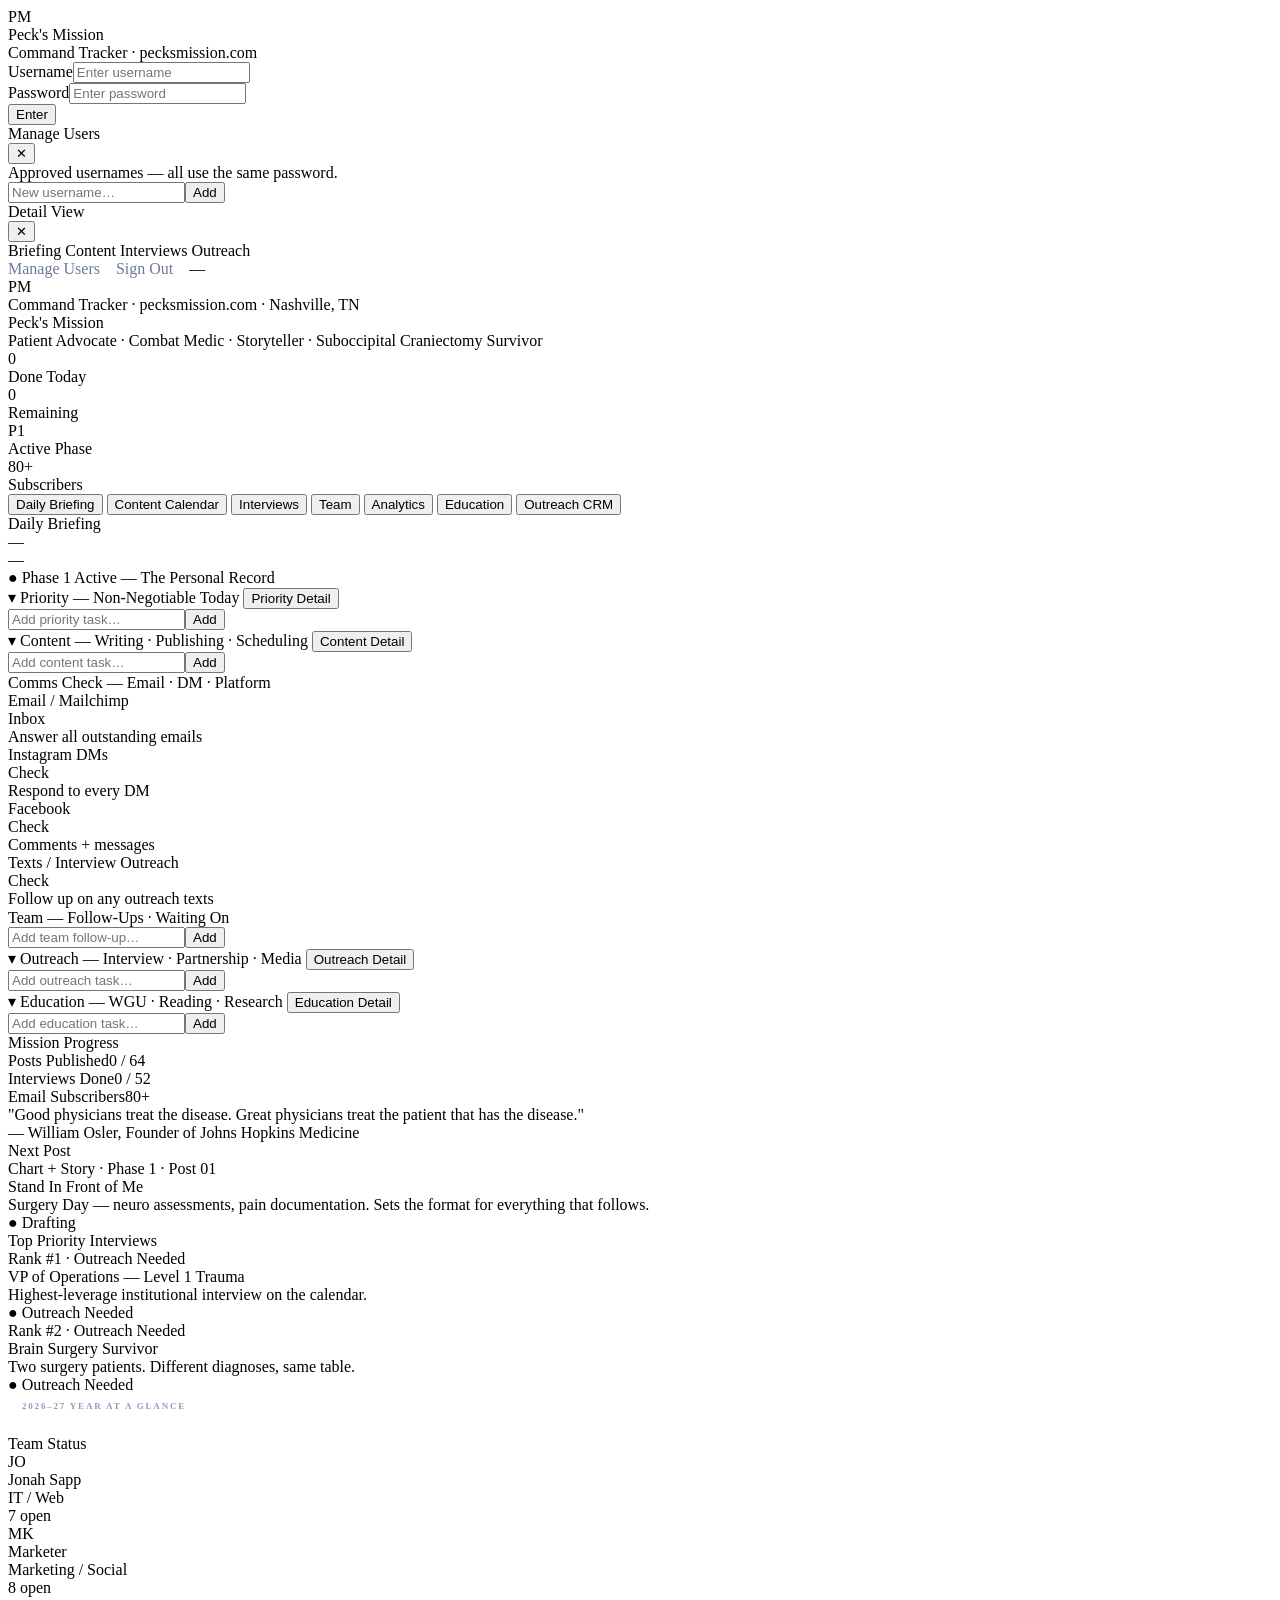
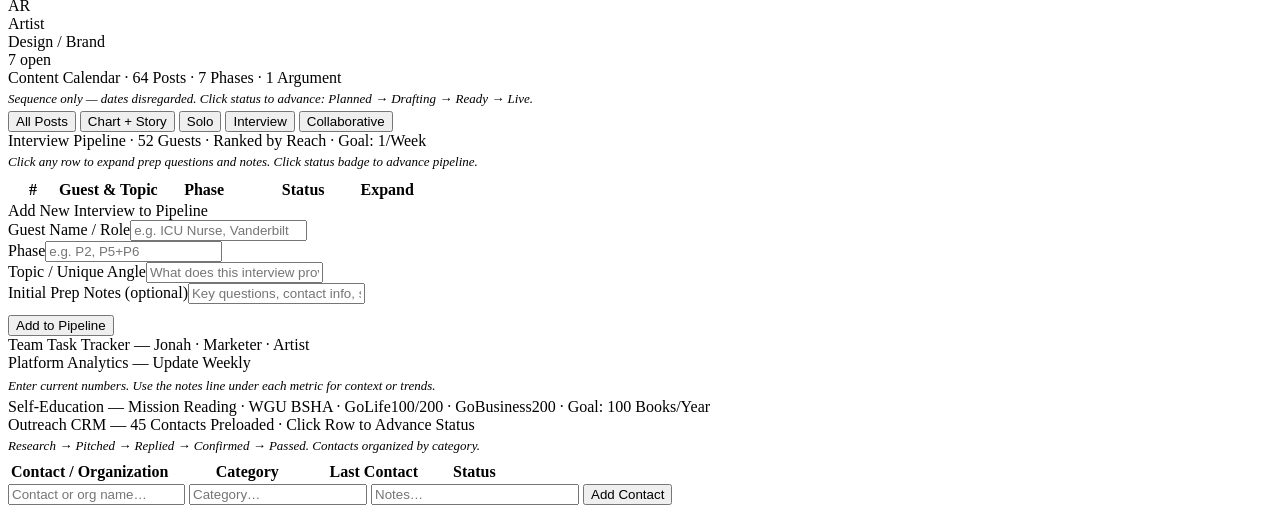
==== commit a777d1ec: "Add files via upload" ====
--- a/index.html
+++ b/index.html
@@ -7,368 +7,11 @@
   <link rel="preconnect" href="https://fonts.googleapis.com"/>
   <link rel="preconnect" href="https://fonts.gstatic.com" crossorigin/>
   <link href="https://fonts.googleapis.com/css2?family=Playfair+Display:ital,wght@0,400;0,600;0,700;0,900;1,400;1,600&family=Source+Serif+4:ital,opsz,wght@0,8..60,300;0,8..60,400;0,8..60,600;1,8..60,300;1,8..60,400&family=Source+Sans+3:wght@300;400;600;700&display=swap" rel="stylesheet"/>
-  <style>
-    :root{--navy:#1a2744;--navy-deep:#111b33;--navy-mid:#243058;--red:#9c1f28;--red-lt:#c0272f;--cream:#f5f0e8;--cream-dk:#ede8db;--cream-md:#e6dfd0;--rule:#c8b99a;--rule-lt:#ddd3c0;--ink:#1a1714;--ink-md:#3d3530;--muted:#6b5f52;--muted-lt:#9a8f84;--white:#faf7f2;--gold:#b8860b;--gold-lt:#d4a017;--green:#2d6b3f;--green-lt:#3a8a50;--fd:'Playfair Display',Georgia,serif;--fs:'Source Serif 4',Georgia,serif;--fn:'Source Sans 3',Helvetica,sans-serif;}
-    /* LOGIN */
-    #login-screen{position:fixed;inset:0;background:var(--navy-deep);display:flex;align-items:center;justify-content:center;z-index:9999;}
-    #login-screen.hidden{display:none;}
-    .lbox{width:380px;max-width:90vw;}
-    .lbox-top{background:var(--navy);padding:28px 32px 22px;border-top:3px solid var(--gold);border-bottom:2px solid var(--red);}
-    .lbox-seal{font-family:var(--fd);font-size:32px;font-weight:900;color:var(--gold-lt);letter-spacing:-.02em;margin-bottom:6px;}
-    .lbox-title{font-family:var(--fd);font-size:20px;font-weight:700;color:#fff;line-height:1.2;}
-    .lbox-sub{font-family:var(--fs);font-size:12px;font-style:italic;color:#8a9dbb;margin-top:5px;}
-    .lbox-body{background:var(--cream-dk);padding:24px 32px 28px;border:1px solid var(--rule);border-top:none;}
-    .lfield{margin-bottom:14px;}
-    .lfield label{display:block;font-family:var(--fn);font-size:9px;font-weight:700;letter-spacing:.2em;text-transform:uppercase;color:var(--muted);margin-bottom:5px;}
-    .lfield input{width:100%;background:var(--white);border:1px solid var(--rule);padding:9px 12px;font-family:var(--fs);font-size:14px;color:var(--ink);outline:none;transition:border-color .15s;}
-    .lfield input:focus{border-color:var(--navy);}
-    .lfield input::placeholder{color:var(--muted-lt);font-style:italic;}
-    .lbtn{width:100%;background:var(--navy);border:none;color:#fff;font-family:var(--fn);font-size:10px;font-weight:700;letter-spacing:.18em;text-transform:uppercase;padding:12px;cursor:pointer;margin-top:6px;transition:background .15s;}
-    .lbtn:hover{background:var(--navy-deep);}
-    .lerr{font-family:var(--fn);font-size:11px;color:var(--red-lt);margin-top:8px;text-align:center;min-height:16px;letter-spacing:.03em;}
-    /* MANAGE USERS MODAL */
-    #users-modal{position:fixed;inset:0;background:rgba(17,27,51,.85);display:none;align-items:center;justify-content:center;z-index:8000;}
-    #users-modal.open{display:flex;}
-    .um-box{background:var(--cream);border:1px solid var(--rule);border-top:3px solid var(--navy);width:420px;max-width:92vw;max-height:80vh;display:flex;flex-direction:column;}
-    .um-head{background:var(--navy);padding:14px 18px;display:flex;align-items:center;justify-content:space-between;}
-    .um-title{font-family:var(--fd);font-size:16px;font-weight:600;color:#fff;}
-    .um-close{background:none;border:none;color:#9aadcc;font-size:18px;cursor:pointer;line-height:1;}
-    .um-close:hover{color:#fff;}
-    .um-body{padding:16px 18px;overflow-y:auto;}
-    .um-note{font-family:var(--fs);font-size:12px;font-style:italic;color:var(--muted);margin-bottom:12px;}
-    .user-row{display:flex;align-items:center;justify-content:space-between;padding:8px 12px;border:1px solid var(--rule-lt);background:var(--white);margin-bottom:5px;}
-    .user-name{font-family:var(--fn);font-size:12px;font-weight:700;color:var(--ink);letter-spacing:.04em;}
-    .user-del{background:none;border:none;font-family:var(--fn);font-size:10px;color:var(--muted-lt);cursor:pointer;padding:2px 6px;}
-    .user-del:hover{color:var(--red-lt);}
-    .um-add{display:flex;gap:7px;margin-top:12px;}
-    .um-inp{flex:1;background:var(--white);border:1px solid var(--rule);padding:7px 10px;font-family:var(--fs);font-size:13px;color:var(--ink);outline:none;}
-    .um-inp:focus{border-color:var(--navy);}
-    .um-inp::placeholder{color:var(--muted-lt);font-style:italic;}
-    *,*::before,*::after{box-sizing:border-box;margin:0;padding:0;}
-    html{scroll-behavior:smooth;}
-    body{background:var(--cream);color:var(--ink);font-family:var(--fs);font-size:15px;line-height:1.65;min-height:100vh;}
-    .util-bar{background:var(--navy-deep);padding:0 32px;height:36px;display:flex;align-items:center;justify-content:space-between;}
-    .util-links{display:flex;gap:18px;}
-    .ul{font-family:var(--fn);font-size:11px;color:#9aadcc;cursor:pointer;letter-spacing:.03em;transition:color .15s;}
-    .ul:hover{color:#fff;}
-    .util-clock{font-family:var(--fn);font-size:11px;color:#6a7a99;letter-spacing:.06em;}
-    .masthead{background:var(--navy);padding:20px 32px 0;border-bottom:3px solid var(--red);position:relative;}
-    .masthead::before{content:'';position:absolute;top:0;left:0;right:0;height:2px;background:var(--gold);}
-    .mh-inner{max-width:1300px;margin:0 auto;display:flex;align-items:flex-end;justify-content:space-between;padding-bottom:16px;flex-wrap:wrap;gap:14px;}
-    .mh-brand{display:flex;align-items:flex-end;gap:18px;}
-    .mh-seal{width:62px;height:62px;border:2px solid rgba(255,255,255,.15);border-radius:50%;display:flex;align-items:center;justify-content:center;background:rgba(255,255,255,.05);flex-shrink:0;}
-    .mh-seal-txt{font-family:var(--fd);font-size:21px;font-weight:900;color:var(--gold-lt);}
-    .mh-eyebrow{font-family:var(--fn);font-size:10px;letter-spacing:.2em;text-transform:uppercase;color:var(--gold-lt);margin-bottom:4px;}
-    .mh-title{font-family:var(--fd);font-size:clamp(22px,3.5vw,40px);font-weight:700;color:#fff;letter-spacing:-.01em;line-height:1.05;}
-    .mh-sub{font-family:var(--fs);font-size:13px;font-style:italic;color:#9aadcc;margin-top:4px;}
-    .mh-stats{display:flex;gap:26px;flex-wrap:wrap;}
-    .ms{text-align:right;}
-    .ms-num{font-family:var(--fd);font-size:27px;font-weight:700;color:#fff;line-height:1;}
-    .ms-num.gold{color:var(--gold-lt);}
-    .ms-num.red{color:#e07070;}
-    .ms-lbl{font-family:var(--fn);font-size:9px;letter-spacing:.14em;text-transform:uppercase;color:#6a7a99;margin-top:2px;}
-    .pnav{background:var(--navy-mid);border-bottom:1px solid rgba(255,255,255,.08);padding:0 32px;position:sticky;top:0;z-index:200;}
-    .pnav-inner{max-width:1300px;margin:0 auto;display:flex;overflow-x:auto;scrollbar-width:none;}
-    .pnav-inner::-webkit-scrollbar{display:none;}
-    .ni{background:none;border:none;cursor:pointer;font-family:var(--fn);font-size:11px;font-weight:600;letter-spacing:.08em;text-transform:uppercase;color:#8a9dbb;padding:13px 15px;border-bottom:3px solid transparent;margin-bottom:-1px;white-space:nowrap;transition:all .15s;}
-    .ni:hover{color:#c8d8ee;}
-    .ni.active{color:#fff;border-bottom-color:var(--red-lt);}
-    .page{display:none;}
-    .page.active{display:block;}
-    .cw{max-width:1300px;margin:0 auto;padding:0 32px 80px;}
-    .sr{display:flex;align-items:center;gap:14px;padding:22px 0 12px;}
-    .sr-line{flex:1;height:1px;background:var(--rule);}
-    .sr-tag{font-family:var(--fn);font-size:9px;font-weight:700;letter-spacing:.2em;text-transform:uppercase;padding:3px 12px;border:1px solid var(--rule);color:var(--muted);background:var(--cream-dk);white-space:nowrap;}
-    /* BRIEFING */
-    .bg{display:grid;grid-template-columns:1fr 295px;border:1px solid var(--rule);border-top:none;}
-    .bp{border-right:1px solid var(--rule);}
-    .bs{background:var(--white);}
-    .dbn{background:var(--navy);padding:13px 22px;display:flex;align-items:baseline;gap:12px;border-bottom:2px solid var(--red);flex-wrap:wrap;}
-    .dbn-day{font-family:var(--fd);font-size:29px;font-weight:700;color:#fff;line-height:1;}
-    .dbn-full{font-family:var(--fn);font-size:11px;letter-spacing:.13em;text-transform:uppercase;color:#8a9dbb;}
-    .dbn-phase{margin-left:auto;font-family:var(--fn);font-size:9px;letter-spacing:.11em;text-transform:uppercase;color:var(--gold-lt);background:rgba(255,255,255,.06);padding:4px 11px;border:1px solid rgba(255,255,255,.1);}
-    .tsh{background:var(--cream-dk);border-bottom:1px solid var(--rule);border-top:1px solid var(--rule);padding:8px 22px;display:flex;align-items:center;gap:9px;}
-    .tsh-t{font-family:var(--fn);font-size:10px;font-weight:700;letter-spacing:.17em;text-transform:uppercase;color:var(--ink-md);}
-    .tsh-c{margin-left:auto;font-family:var(--fn);font-size:10px;color:var(--muted-lt);}
-    .flag{display:inline-block;width:7px;height:7px;border-radius:50%;flex-shrink:0;}
-    .f-r{background:var(--red-lt);}
-    .f-g{background:var(--gold);}
-    .f-n{background:var(--navy);}
-    .f-gr{background:var(--green-lt);}
-    .f-m{background:var(--muted-lt);}
-    .tr{display:flex;align-items:flex-start;gap:9px;padding:9px 22px 9px 26px;border-bottom:1px solid var(--rule-lt);cursor:pointer;transition:background .1s;position:relative;animation:rowIn .2s ease both;}
-    .tr:hover{background:var(--cream-dk);}
-    .tr.done{opacity:.4;}
-    .tr.done .tt{text-decoration:line-through;}
-    .tpb{position:absolute;left:0;top:0;bottom:0;width:4px;}
-    .pr-h{background:var(--red-lt);}
-    .pr-m{background:var(--gold);}
-    .pr-l{background:var(--rule);}
-    .tcb{width:16px;height:16px;border:1.5px solid var(--rule);border-radius:1px;flex-shrink:0;margin-top:2px;display:flex;align-items:center;justify-content:center;background:var(--white);transition:all .15s;}
-    .tr.done .tcb{background:var(--navy);border-color:var(--navy);}
-    .ck-svg{display:none;}
-    .tr.done .ck-svg{display:block;}
-    .tb{flex:1;}
-    .tt{font-family:var(--fs);font-size:13px;color:var(--ink);line-height:1.4;}
-    .tn{font-family:var(--fs);font-size:11px;font-style:italic;color:var(--muted-lt);margin-top:1px;}
-    .tdel{font-family:var(--fn);font-size:10px;color:var(--rule);cursor:pointer;margin-left:5px;opacity:0;}
-    .tr:hover .tdel{opacity:1;}
-    .tdel:hover{color:var(--red-lt);}
-    .ar{display:flex;gap:5px;padding:8px 22px;background:var(--cream-dk);border-bottom:1px solid var(--rule);}
-    .ai{flex:1;background:var(--white);border:1px solid var(--rule);padding:6px 9px;font-family:var(--fs);font-size:12.5px;color:var(--ink);outline:none;}
-    .ai:focus{border-color:var(--navy);}
-    .ai::placeholder{color:var(--muted-lt);font-style:italic;}
-    .ab{background:var(--navy);border:none;color:#fff;font-family:var(--fn);font-size:9px;font-weight:700;letter-spacing:.11em;text-transform:uppercase;padding:6px 13px;cursor:pointer;white-space:nowrap;}
-    .ab:hover{background:var(--navy-deep);}
-    .cg{display:grid;grid-template-columns:1fr 1fr;}
-    .cc{padding:13px 22px;border-right:1px solid var(--rule-lt);border-bottom:1px solid var(--rule-lt);cursor:pointer;transition:background .12s;}
-    .cc:hover{background:var(--cream-dk);}
-    .cc.cleared{opacity:.35;}
-    .cp{font-family:var(--fn);font-size:9px;font-weight:700;letter-spacing:.17em;text-transform:uppercase;color:var(--muted);margin-bottom:4px;}
-    .cn{font-family:var(--fd);font-size:24px;font-weight:700;color:var(--red-lt);line-height:1;}
-    .cn.neu{color:var(--ink-md);}
-    .ch{font-family:var(--fs);font-size:11px;font-style:italic;color:var(--muted-lt);margin-top:2px;}
-    /* SIDEBAR */
-    .sbb{border-bottom:1px solid var(--rule);padding:14px 16px;}
-    .sbl{font-family:var(--fn);font-size:9px;font-weight:700;letter-spacing:.2em;text-transform:uppercase;color:var(--muted);margin-bottom:9px;padding-bottom:6px;border-bottom:1px solid var(--rule-lt);}
-    .pi{margin-bottom:9px;}
-    .pi-lbs{display:flex;justify-content:space-between;font-family:var(--fn);font-size:10px;color:var(--muted);margin-bottom:3px;}
-    .pt{height:4px;background:var(--rule-lt);}
-    .pf{height:100%;transition:width .5s;}
-    .fn{background:var(--navy);}
-    .fg{background:var(--gold);}
-    .fgr{background:var(--green-lt);}
-    .oq{border-left:3px solid var(--navy);padding:9px 13px;background:var(--cream-dk);margin-top:10px;}
-    .oq-t{font-family:var(--fd);font-size:12px;font-style:italic;color:var(--ink-md);line-height:1.6;}
-    .oq-a{font-family:var(--fn);font-size:9px;letter-spacing:.11em;text-transform:uppercase;color:var(--muted);margin-top:4px;}
-    .sc{border:1px solid var(--rule);border-left:3px solid var(--navy);padding:10px 12px;background:var(--cream);margin-bottom:6px;}
-    .sc.r{border-left-color:var(--red-lt);}
-    .sc.g{border-left-color:var(--gold);}
-    .sc-ty{font-family:var(--fn);font-size:9px;font-weight:700;letter-spacing:.13em;text-transform:uppercase;color:var(--muted);margin-bottom:2px;}
-    .sc-ti{font-family:var(--fd);font-size:13px;font-weight:600;color:var(--ink);line-height:1.3;margin-bottom:3px;}
-    .sc-d{font-family:var(--fs);font-size:11px;font-style:italic;color:var(--muted);line-height:1.45;}
-    .sc-s{font-family:var(--fn);font-size:9px;font-weight:700;letter-spacing:.09em;text-transform:uppercase;margin-top:4px;}
-    .sc-s.out{color:var(--red-lt);}
-    .sc-s.dr{color:var(--gold);}
-    .str{display:flex;align-items:center;gap:8px;padding:7px 0;border-bottom:1px solid var(--rule-lt);cursor:pointer;}
-    .str:last-child{border-bottom:none;}
-    .str:hover{opacity:.75;}
-    .sav{width:29px;height:29px;background:var(--navy);color:#9aadcc;display:flex;align-items:center;justify-content:center;font-family:var(--fn);font-size:10px;font-weight:700;flex-shrink:0;}
-    .stn{font-family:var(--fn);font-size:11px;font-weight:700;color:var(--ink);text-transform:uppercase;letter-spacing:.05em;}
-    .str-r{font-family:var(--fs);font-size:10px;font-style:italic;color:var(--muted);}
-    .stp{margin-left:auto;font-family:var(--fn);font-size:10px;color:var(--gold);}
-    /* CALENDAR */
-    .cfb-bar{display:flex;gap:5px;padding:12px 0 5px;flex-wrap:wrap;}
-    .cfb{background:var(--white);border:1px solid var(--rule);cursor:pointer;font-family:var(--fn);font-size:9px;font-weight:700;letter-spacing:.11em;text-transform:uppercase;color:var(--muted);padding:4px 12px;transition:all .15s;}
-    .cfb:hover{border-color:var(--navy);color:var(--navy);}
-    .cfb.active{background:var(--navy);border-color:var(--navy);color:#fff;}
-    .cph{background:var(--navy);color:#fff;padding:8px 16px;display:flex;align-items:center;justify-content:space-between;margin-top:2px;}
-    .cph-t{font-family:var(--fd);font-size:14px;font-weight:600;font-style:italic;}
-    .cph-s{font-family:var(--fn);font-size:9px;letter-spacing:.13em;text-transform:uppercase;color:#8a9dbb;}
-    table.cal{width:100%;border-collapse:collapse;background:var(--white);}
-    table.cal th{background:var(--cream-dk);border-bottom:2px solid var(--rule);border-right:1px solid var(--rule-lt);padding:7px 13px;font-family:var(--fn);font-size:9px;font-weight:700;letter-spacing:.15em;text-transform:uppercase;color:var(--muted);text-align:left;}
-    table.cal td{border-bottom:1px solid var(--rule-lt);border-right:1px solid var(--rule-lt);padding:9px 13px;vertical-align:top;}
-    table.cal tr:hover td{background:var(--cream);}
-    .ctb{display:inline-block;font-family:var(--fn);font-size:8px;font-weight:700;letter-spacing:.09em;text-transform:uppercase;padding:2px 6px;border:1px solid;}
-    .ct-ch{color:var(--navy);border-color:var(--navy);background:rgba(26,39,68,.06);}
-    .ct-sl{color:var(--ink-md);border-color:var(--rule);background:var(--cream-dk);}
-    .ct-in{color:var(--green);border-color:var(--green);background:rgba(45,107,63,.06);}
-    .ct-co{color:var(--gold);border-color:var(--gold);background:rgba(184,134,11,.06);}
-    .cal-ti{font-family:var(--fs);font-size:13px;color:var(--ink);line-height:1.4;}
-    .cal-gu{font-family:var(--fs);font-size:11px;font-style:italic;color:var(--muted);margin-top:2px;}
-    .stb{display:inline-block;font-family:var(--fn);font-size:8px;font-weight:700;letter-spacing:.09em;text-transform:uppercase;padding:2px 7px;border:1px solid;cursor:pointer;}
-    .st-pl{color:var(--muted-lt);border-color:var(--rule-lt);}
-    .st-dr{color:var(--gold);border-color:var(--gold);background:rgba(184,134,11,.07);}
-    .st-rd{color:var(--navy);border-color:var(--navy);background:rgba(26,39,68,.07);}
-    .st-lv{color:var(--green-lt);border-color:var(--green-lt);background:rgba(58,138,80,.07);}
-    /* INTERVIEWS */
-    table.it{width:100%;border-collapse:collapse;background:var(--white);}
-    table.it th{background:var(--navy);color:#9aadbb;padding:9px 15px;font-family:var(--fn);font-size:9px;font-weight:700;letter-spacing:.17em;text-transform:uppercase;text-align:left;border-right:1px solid rgba(255,255,255,.06);}
-    table.it td{padding:11px 15px;border-bottom:1px solid var(--rule-lt);border-right:1px solid var(--rule-lt);vertical-align:top;}
-    table.it tr.im:hover td{background:var(--cream);cursor:pointer;}
-    .ir{font-family:var(--fd);font-size:21px;font-weight:700;color:var(--rule);line-height:1;}
-    .ig{font-family:var(--fd);font-size:13px;font-weight:600;color:var(--ink);line-height:1.3;margin-bottom:3px;}
-    .ito{font-family:var(--fs);font-size:12px;font-style:italic;color:var(--muted);line-height:1.45;}
-    .iph{font-family:var(--fn);font-size:9px;font-weight:700;letter-spacing:.09em;color:var(--muted-lt);}
-    .ist{display:inline-block;font-family:var(--fn);font-size:8px;font-weight:700;letter-spacing:.09em;text-transform:uppercase;padding:3px 7px;border:1px solid;cursor:pointer;}
-    .is-ou{color:var(--red-lt);border-color:var(--red-lt);}
-    .is-co{color:var(--green-lt);border-color:var(--green-lt);background:rgba(58,138,80,.07);}
-    .is-sc{color:var(--navy);border-color:var(--navy);background:rgba(26,39,68,.07);}
-    .is-re{color:var(--gold);border-color:var(--gold);background:rgba(184,134,11,.07);}
-    .is-pu{color:var(--muted-lt);border-color:var(--rule);}
-    .ipr{display:none;background:var(--cream-dk);}
-    .ipr.open{display:table-row;}
-    .ipr-in{padding:13px 18px 13px 52px;}
-    .pr-lbl{font-family:var(--fn);font-size:9px;font-weight:700;letter-spacing:.15em;text-transform:uppercase;color:var(--muted);margin-bottom:6px;}
-    .pr-q{font-family:var(--fs);font-size:12px;color:var(--ink-md);padding:4px 0;border-bottom:1px solid var(--rule-lt);line-height:1.4;}
-    .pr-q::before{content:'Q  ';font-family:var(--fn);font-size:9px;font-weight:700;color:var(--muted-lt);letter-spacing:.09em;}
-    .pr-notes{width:100%;background:var(--white);border:1px solid var(--rule);padding:7px 9px;font-family:var(--fs);font-size:12px;color:var(--ink);outline:none;resize:vertical;min-height:56px;font-style:italic;margin-top:8px;}
-    .pr-notes:focus{border-color:var(--navy);}
-    .pr-notes::placeholder{color:var(--muted-lt);}
-    .aif{background:var(--cream-dk);border:1px solid var(--rule);border-top:2px solid var(--navy);padding:16px 18px;margin-top:2px;}
-    .aif-t{font-family:var(--fd);font-size:15px;font-weight:600;color:var(--ink);margin-bottom:11px;}
-    .fg2{display:grid;grid-template-columns:1fr 1fr;gap:9px;}
-    .fgp{display:flex;flex-direction:column;gap:3px;}
-    .fgp.full{grid-column:span 2;}
-    .flbl{font-family:var(--fn);font-size:9px;font-weight:700;letter-spacing:.15em;text-transform:uppercase;color:var(--muted);}
-    .finp{background:var(--white);border:1px solid var(--rule);padding:6px 9px;font-family:var(--fs);font-size:13px;color:var(--ink);outline:none;}
-    .finp:focus{border-color:var(--navy);}
-    .finp::placeholder{color:var(--muted-lt);font-style:italic;}
-    /* TEAM */
-    .tcols{display:grid;grid-template-columns:repeat(3,1fr);border:1px solid var(--rule);margin-top:14px;}
-    .tcol{border-right:1px solid var(--rule);}
-    .tcol:last-child{border-right:none;}
-    .tch{background:var(--navy);padding:12px 15px;display:flex;align-items:center;gap:10px;border-bottom:2px solid var(--red);}
-    .tca{width:35px;height:35px;background:rgba(255,255,255,.08);border:1px solid rgba(255,255,255,.1);display:flex;align-items:center;justify-content:center;font-family:var(--fn);font-size:11px;font-weight:700;color:#9aadcc;}
-    .tcn{font-family:var(--fd);font-size:14px;font-weight:600;color:#fff;}
-    .tcr{font-family:var(--fs);font-size:11px;font-style:italic;color:#8a9dbb;}
-    .ttask{display:flex;align-items:flex-start;gap:8px;padding:9px 15px;border-bottom:1px solid var(--rule-lt);cursor:pointer;background:var(--white);transition:background .1s;animation:rowIn .2s ease both;}
-    .ttask:hover{background:var(--cream);}
-    .ttask.done{opacity:.35;}
-    .ttask.done .ttt{text-decoration:line-through;}
-    .ttcb{width:15px;height:15px;border:1.5px solid var(--rule);background:var(--white);flex-shrink:0;margin-top:2px;display:flex;align-items:center;justify-content:center;}
-    .ttask.done .ttcb{background:var(--navy);border-color:var(--navy);}
-    .ttcb .ck-svg{display:none;}
-    .ttask.done .ttcb .ck-svg{display:block;}
-    .ttt{font-family:var(--fs);font-size:12px;color:var(--ink);line-height:1.4;flex:1;}
-    .ttm{font-family:var(--fn);font-size:9px;color:var(--muted-lt);margin-top:1px;}
-    .ttd{font-family:var(--fn);font-size:10px;color:var(--rule);cursor:pointer;opacity:0;}
-    .ttask:hover .ttd{opacity:1;}
-    .ttd:hover{color:var(--red-lt);}
-    .tadd{display:flex;gap:5px;padding:7px 15px;background:var(--cream-dk);border-bottom:1px solid var(--rule-lt);}
-    .tainp{flex:1;background:var(--white);border:1px solid var(--rule);padding:5px 8px;font-family:var(--fs);font-size:12px;color:var(--ink);outline:none;}
-    .tainp:focus{border-color:var(--navy);}
-    .tainp::placeholder{color:var(--muted-lt);font-style:italic;}
-    /* ANALYTICS */
-    .ag{display:grid;grid-template-columns:repeat(4,1fr);border:1px solid var(--rule);margin-top:12px;}
-    .mc{border-right:1px solid var(--rule);border-bottom:1px solid var(--rule);padding:16px 19px;background:var(--white);}
-    .mc:hover{background:var(--cream);}
-    .mlbl{font-family:var(--fn);font-size:9px;font-weight:700;letter-spacing:.17em;text-transform:uppercase;color:var(--muted);margin-bottom:6px;}
-    .minp{width:100%;background:transparent;border:none;border-bottom:1.5px solid var(--rule);padding:3px 0;font-family:var(--fd);font-size:28px;font-weight:700;color:var(--ink);outline:none;}
-    .minp::placeholder{color:var(--rule);}
-    .minp:focus{border-bottom-color:var(--navy);}
-    .mhint{font-family:var(--fs);font-size:10px;font-style:italic;color:var(--muted-lt);margin-top:3px;}
-    .mnotes{width:100%;background:transparent;border:none;border-bottom:1px solid var(--rule-lt);padding:3px 0;font-family:var(--fs);font-size:11px;color:var(--muted);outline:none;margin-top:5px;font-style:italic;}
-    .mnotes::placeholder{color:var(--rule-lt);}
-    /* EDUCATION */
-    .ecols{display:grid;grid-template-columns:1fr 1fr 1fr;border:1px solid var(--rule);margin-top:12px;}.book-counter{background:var(--navy);padding:10px 17px;display:flex;align-items:center;justify-content:space-between;border-bottom:1px solid rgba(255,255,255,.1);}.bc-label{font-family:var(--fn);font-size:9px;font-weight:700;letter-spacing:.17em;text-transform:uppercase;color:#8a9dbb;}.bc-num{font-family:var(--fd);font-size:18px;font-weight:700;color:var(--gold-lt);}.bc-goal{font-family:var(--fn);font-size:9px;color:var(--muted-lt);margin-top:1px;text-align:right;}
-    .ecol{border-right:1px solid var(--rule);}
-    .ecol:last-child{border-right:none;}
-    .ech{background:var(--navy);padding:12px 17px;border-bottom:2px solid var(--red);}
-    .ect{font-family:var(--fd);font-size:15px;font-weight:600;color:#fff;font-style:italic;}
-    .ecs{font-family:var(--fn);font-size:9px;letter-spacing:.13em;text-transform:uppercase;color:#8a9dbb;margin-top:2px;}
-    .br{display:flex;align-items:flex-start;gap:10px;padding:10px 17px;border-bottom:1px solid var(--rule-lt);background:var(--white);cursor:pointer;transition:background .1s;animation:rowIn .2s ease both;}
-    .br:hover{background:var(--cream);}
-    .br.done{opacity:.38;}
-    .br.done .bt{text-decoration:line-through;}
-    .bcb{width:15px;height:15px;border:1.5px solid var(--rule);background:var(--white);flex-shrink:0;margin-top:3px;display:flex;align-items:center;justify-content:center;}
-    .br.done .bcb{background:var(--navy);border-color:var(--navy);}
-    .bcb .ck-svg{display:none;}
-    .br.done .bcb .ck-svg{display:block;}
-    .bi{flex:1;}
-    .bt{font-family:var(--fs);font-size:13px;font-style:italic;color:var(--ink);line-height:1.4;}
-    .ba{font-family:var(--fn);font-size:10px;color:var(--muted);margin-top:2px;}
-    .btg{font-family:var(--fn);font-size:8px;font-weight:700;letter-spacing:.09em;text-transform:uppercase;padding:2px 5px;border:1px solid;align-self:start;margin-top:3px;white-space:nowrap;}
-    .bcore{color:var(--red-lt);border-color:var(--red-lt);}
-    .brec{color:var(--gold);border-color:var(--gold);}
-    .bclin{color:var(--navy);border-color:var(--navy);}
-    .bvet{color:var(--green-lt);border-color:var(--green-lt);}
-    .bwgu{color:var(--green);border-color:var(--green);}
-    .bfaith{color:var(--muted);border-color:var(--rule);}
-    /* CRM */
-    table.crm{width:100%;border-collapse:collapse;background:var(--white);border:1px solid var(--rule);margin-top:12px;}
-    table.crm th{background:var(--navy);color:#9aadbb;padding:9px 15px;font-family:var(--fn);font-size:9px;font-weight:700;letter-spacing:.17em;text-transform:uppercase;text-align:left;border-right:1px solid rgba(255,255,255,.06);}
-    table.crm td{padding:10px 15px;border-bottom:1px solid var(--rule-lt);border-right:1px solid var(--rule-lt);vertical-align:middle;}
-    table.crm tr:hover td{background:var(--cream);cursor:pointer;}
-    .crm-n{font-family:var(--fs);font-size:13px;font-weight:600;color:var(--ink);}
-    .crm-o{font-family:var(--fs);font-size:11px;font-style:italic;color:var(--muted);}
-    .cst{display:inline-block;font-family:var(--fn);font-size:8px;font-weight:700;letter-spacing:.09em;text-transform:uppercase;padding:2px 7px;border:1px solid;cursor:pointer;}
-    .cs-rs{color:var(--muted-lt);border-color:var(--rule);}
-    .cs-pi{color:var(--gold);border-color:var(--gold);background:rgba(184,134,11,.07);}
-    .cs-rp{color:var(--navy);border-color:var(--navy);background:rgba(26,39,68,.07);}
-    .cs-cf{color:var(--green-lt);border-color:var(--green-lt);background:rgba(58,138,80,.07);}
-    .cs-ps{color:var(--muted-lt);border-color:var(--rule);opacity:.5;}
-    .crm-add{display:flex;gap:7px;padding:11px 15px;background:var(--cream-dk);border-top:1px solid var(--rule);}
-    .crminp{background:var(--white);border:1px solid var(--rule);padding:6px 9px;font-family:var(--fs);font-size:12px;color:var(--ink);outline:none;}
-    .crminp:focus{border-color:var(--navy);}
-    .crminp::placeholder{color:var(--muted-lt);font-style:italic;}
-    .empty{padding:14px 22px;font-family:var(--fs);font-size:12px;font-style:italic;color:var(--muted-lt);}
-    @keyframes rowIn{from{opacity:0;transform:translateX(-3px);}to{opacity:1;transform:translateX(0);}}
-    @media(max-width:900px){.bg{grid-template-columns:1fr;}.bp{border-right:none;}.ag{grid-template-columns:repeat(2,1fr);}.tcols{grid-template-columns:1fr;}.ecols{grid-template-columns:1fr;}.ecols>div:first-child{grid-column:span 1;}}
-    @media(max-width:640px){.cw{padding:0 12px 60px;}.mh-inner{flex-direction:column;align-items:flex-start;}.ag{grid-template-columns:1fr 1fr;}.fg2{grid-template-columns:1fr;}.fgp.full{grid-column:span 1;}}
-
-    /* ── COLLAPSE / EXPAND ── */
-    .sec-head{display:flex;align-items:center;gap:8px;cursor:pointer;user-select:none;}
-    .sec-toggle{font-size:11px;color:var(--muted-lt);transition:transform .2s;flex-shrink:0;line-height:1;}
-    .sec-head.collapsed .sec-toggle{transform:rotate(-90deg);}
-    .sec-body{overflow:hidden;transition:max-height .25s ease;}
-    .sec-body.collapsed{max-height:0!important;overflow:hidden;}
-    .sec-drill{margin-left:auto;font-family:var(--fn);font-size:9px;font-weight:700;letter-spacing:.13em;text-transform:uppercase;color:var(--gold);border:1px solid var(--gold);padding:2px 8px;cursor:pointer;background:transparent;transition:all .15s;white-space:nowrap;}
-    .sec-drill:hover{background:var(--gold);color:var(--navy-deep);}
-    /* collapse toggle for tsh */
-    .tsh{cursor:pointer;}
-    .tsh .sec-toggle{color:#9a8f84;}
-    /* ── DETAIL MODAL ── */
-    #dm{position:fixed;inset:0;background:rgba(17,27,51,.92);display:none;align-items:flex-start;justify-content:center;z-index:7000;padding:24px 16px;overflow-y:auto;}
-    #dm.open{display:flex;}
-    .dm-box{background:var(--cream);width:100%;max-width:880px;border:1px solid var(--rule);border-top:3px solid var(--navy);margin:auto;animation:dmIn .2s ease both;}
-    @keyframes dmIn{from{opacity:0;transform:translateY(-8px);}to{opacity:1;transform:translateY(0);}}
-    .dm-head{background:var(--navy);padding:14px 20px;display:flex;align-items:center;justify-content:space-between;border-bottom:2px solid var(--red);}
-    .dm-title{font-family:var(--fd);font-size:18px;font-weight:700;color:#fff;font-style:italic;}
-    .dm-sub{font-family:var(--fn);font-size:10px;letter-spacing:.12em;text-transform:uppercase;color:#8a9dbb;margin-top:3px;}
-    .dm-close{background:none;border:none;color:#9aadcc;font-size:20px;cursor:pointer;line-height:1;padding:4px;}
-    .dm-close:hover{color:#fff;}
-    .dm-body{padding:20px 22px;max-height:80vh;overflow-y:auto;}
-    .dm-section{margin-bottom:22px;}
-    .dm-sec-lbl{font-family:var(--fn);font-size:9px;font-weight:700;letter-spacing:.2em;text-transform:uppercase;color:var(--muted);padding-bottom:7px;border-bottom:1px solid var(--rule);margin-bottom:10px;}
-    /* detail task row */
-    .dm-task{display:flex;align-items:flex-start;gap:10px;padding:9px 12px;border:1px solid var(--rule-lt);background:var(--white);margin-bottom:5px;cursor:pointer;transition:background .1s;}
-    .dm-task:hover{background:var(--cream-dk);}
-    .dm-task.done{opacity:.4;}
-    .dm-task.done .dm-tt{text-decoration:line-through;}
-    .dm-cb{width:16px;height:16px;border:1.5px solid var(--rule);flex-shrink:0;margin-top:2px;display:flex;align-items:center;justify-content:center;background:var(--white);}
-    .dm-task.done .dm-cb{background:var(--navy);border-color:var(--navy);}
-    .dm-tt{font-family:var(--fs);font-size:13px;color:var(--ink);flex:1;line-height:1.4;}
-    .dm-pri{font-family:var(--fn);font-size:8px;font-weight:700;letter-spacing:.09em;text-transform:uppercase;padding:2px 6px;border:1px solid;flex-shrink:0;margin-top:2px;}
-    .dm-pri.h{color:var(--red-lt);border-color:var(--red-lt);}
-    .dm-pri.m{color:var(--gold);border-color:var(--gold);}
-    .dm-pri.l{color:var(--muted-lt);border-color:var(--rule);}
-    .dm-add{display:flex;gap:6px;margin-top:8px;}
-    .dm-inp{flex:1;background:var(--white);border:1px solid var(--rule);padding:7px 10px;font-family:var(--fs);font-size:13px;color:var(--ink);outline:none;}
-    .dm-inp:focus{border-color:var(--navy);}
-    .dm-inp::placeholder{color:var(--muted-lt);font-style:italic;}
-    /* detail post row */
-    .dm-post{padding:10px 13px;border:1px solid var(--rule-lt);background:var(--white);margin-bottom:5px;cursor:pointer;transition:background .1s;}
-    .dm-post:hover{background:var(--cream-dk);}
-    .dm-post-n{font-family:var(--fn);font-size:9px;color:var(--muted-lt);margin-bottom:2px;}
-    .dm-post-t{font-family:var(--fd);font-size:14px;font-weight:600;color:var(--ink);line-height:1.3;}
-    .dm-post-g{font-family:var(--fs);font-size:12px;font-style:italic;color:var(--muted);margin-top:2px;}
-    /* detail interview */
-    .dm-int{padding:12px 14px;border:1px solid var(--rule-lt);background:var(--white);margin-bottom:6px;}
-    .dm-int-name{font-family:var(--fd);font-size:15px;font-weight:600;color:var(--ink);margin-bottom:3px;}
-    .dm-int-topic{font-family:var(--fs);font-size:12px;font-style:italic;color:var(--muted);line-height:1.5;margin-bottom:8px;}
-    .dm-int-qs{margin-bottom:8px;}
-    .dm-q{font-family:var(--fs);font-size:12px;color:var(--ink-md);padding:5px 0;border-bottom:1px solid var(--rule-lt);line-height:1.4;}
-    .dm-q::before{content:'Q  ';font-family:var(--fn);font-size:9px;font-weight:700;color:var(--muted-lt);}
-    .dm-notes{width:100%;background:var(--cream-dk);border:1px solid var(--rule);padding:8px 10px;font-family:var(--fs);font-size:12.5px;color:var(--ink);outline:none;resize:vertical;min-height:70px;font-style:italic;margin-top:6px;}
-    .dm-notes:focus{border-color:var(--navy);}
-    .dm-notes::placeholder{color:var(--muted-lt);}
-    /* detail book */
-    .dm-book{display:flex;align-items:flex-start;gap:10px;padding:9px 12px;border:1px solid var(--rule-lt);background:var(--white);margin-bottom:5px;cursor:pointer;}
-    .dm-book:hover{background:var(--cream-dk);}
-    .dm-book.done{opacity:.38;}
-    .dm-book.done .dm-bt{text-decoration:line-through;}
-    .dm-bt{font-family:var(--fs);font-size:13px;font-style:italic;color:var(--ink);flex:1;line-height:1.4;}
-    .dm-ba{font-family:var(--fn);font-size:10px;color:var(--muted);margin-top:2px;}
-
-    /* WGU planner */
-    .wgu-term{transition:background .1s;}
-    .wgu-term:hover{background:rgba(36,48,88,.9)!important;}
-  </style>
+  <link rel="stylesheet" href="css/styles.css"/>
 </head>
 <body>
 
-<!-- LOGIN SCREEN -->
+<!-- ═══ LOGIN SCREEN ═══ -->
 <div id="login-screen">
   <div class="lbox">
     <div class="lbox-top">
@@ -384,6 +27,8 @@
     </div>
   </div>
 </div>
+
+<!-- ═══ MANAGE USERS MODAL ═══ -->
 <div id="users-modal">
   <div class="um-box">
     <div class="um-head"><div class="um-title">Manage Users</div><button class="um-close" onclick="closeUsers()">✕</button></div>
@@ -395,7 +40,7 @@
   </div>
 </div>
 
-<!-- DETAIL MODAL -->
+<!-- ═══ DETAIL MODAL ═══ -->
 <div id="dm">
   <div class="dm-box">
     <div class="dm-head">
@@ -406,6 +51,7 @@
   </div>
 </div>
 
+<!-- ═══ UTILITY BAR ═══ -->
 <div class="util-bar">
   <div class="util-links">
     <span class="ul" onclick="nav('briefing',this)">Briefing</span>
@@ -413,9 +59,14 @@
     <span class="ul" onclick="nav('interviews',this)">Interviews</span>
     <span class="ul" onclick="nav('outreach',this)">Outreach</span>
   </div>
-  <div style="display:flex;align-items:center;gap:16px;"><span class="ul" onclick="openUsers()" style="color:#6a7a99;">Manage Users</span><span class="ul" onclick="document.getElementById('login-screen').classList.remove('hidden');sessionStorage.removeItem('pm_auth')" style="color:#6a7a99;">Sign Out</span><div class="util-clock" id="clk">—</div></div>
-</div>
-
+  <div style="display:flex;align-items:center;gap:16px;">
+    <span class="ul" onclick="openUsers()" style="color:#6a7a99;">Manage Users</span>
+    <span class="ul" onclick="signOut()" style="color:#6a7a99;">Sign Out</span>
+    <div class="util-clock" id="clk">—</div>
+  </div>
+</div>
+
+<!-- ═══ MASTHEAD ═══ -->
 <div class="masthead">
   <div class="mh-inner">
     <div class="mh-brand">
@@ -435,6 +86,7 @@
   </div>
 </div>
 
+<!-- ═══ PRIMARY NAV ═══ -->
 <nav class="pnav">
   <div class="pnav-inner">
     <button class="ni active" onclick="nav('briefing',this)">Daily Briefing</button>
@@ -447,25 +99,46 @@
   </div>
 </nav>
 
-<!-- BRIEFING -->
+<!-- ═══════════════════════════════════════════════════
+     PAGE: DAILY BRIEFING
+════════════════════════════════════════════════════ -->
 <div class="page active" id="page-briefing">
   <div class="cw">
     <div class="sr"><div class="sr-line"></div><div class="sr-tag" id="today-lbl">Daily Briefing</div><div class="sr-line"></div></div>
     <div class="bg">
+      <!-- LEFT COLUMN -->
       <div class="bp">
         <div class="dbn">
           <div class="dbn-day" id="dd">—</div>
           <div class="dbn-full" id="df">—</div>
           <div class="dbn-phase">● Phase 1 Active — The Personal Record</div>
         </div>
-        <div class="sec-head tsh" style="margin-top:1px;" onclick="toggleSec(this)"><span class="sec-toggle">▾</span><span class="flag f-r"></span><span class="tsh-t">Priority — Non-Negotiable Today</span><span class="tsh-c" id="c-p"></span><button class="sec-drill" onclick="event.stopPropagation();drillTask('priority','Priority')">Priority Detail</button></div>
-        <div class="sec-body" style="max-height:2000px;"><div id="tl-priority"></div>
-        <div class="ar"><input class="ai" id="ai-priority" placeholder="Add priority task…" onkeydown="if(event.key==='Enter')addT('priority')"/><button class="ab" onclick="addT('priority')">Add</button></div>
-</div>
-        <div class="sec-head tsh" style="margin-top:1px;" onclick="toggleSec(this)"><span class="sec-toggle">▾</span><span class="flag f-g"></span><span class="tsh-t">Content — Writing · Publishing · Scheduling</span><span class="tsh-c" id="c-c"></span><button class="sec-drill" onclick="event.stopPropagation();drillTask('content','Content')">Content Detail</button></div>
-        <div class="sec-body" style="max-height:2000px;"><div id="tl-content"></div>
-        <div class="ar"><input class="ai" id="ai-content" placeholder="Add content task…" onkeydown="if(event.key==='Enter')addT('content')"/><button class="ab" onclick="addT('content')">Add</button></div>
-</div>
+
+        <!-- Priority -->
+        <div class="sec-head tsh" style="margin-top:1px;" onclick="toggleSec(this)">
+          <span class="sec-toggle">▾</span><span class="flag f-r"></span>
+          <span class="tsh-t">Priority — Non-Negotiable Today</span>
+          <span class="tsh-c" id="c-p"></span>
+          <button class="sec-drill" onclick="event.stopPropagation();drillTask('priority','Priority')">Priority Detail</button>
+        </div>
+        <div class="sec-body" style="max-height:2000px;">
+          <div id="tl-priority"></div>
+          <div class="ar"><input class="ai" id="ai-priority" placeholder="Add priority task…" onkeydown="if(event.key==='Enter')addT('priority')"/><button class="ab" onclick="addT('priority')">Add</button></div>
+        </div>
+
+        <!-- Content -->
+        <div class="sec-head tsh" style="margin-top:1px;" onclick="toggleSec(this)">
+          <span class="sec-toggle">▾</span><span class="flag f-g"></span>
+          <span class="tsh-t">Content — Writing · Publishing · Scheduling</span>
+          <span class="tsh-c" id="c-c"></span>
+          <button class="sec-drill" onclick="event.stopPropagation();drillTask('content','Content')">Content Detail</button>
+        </div>
+        <div class="sec-body" style="max-height:2000px;">
+          <div id="tl-content"></div>
+          <div class="ar"><input class="ai" id="ai-content" placeholder="Add content task…" onkeydown="if(event.key==='Enter')addT('content')"/><button class="ab" onclick="addT('content')">Add</button></div>
+        </div>
+
+        <!-- Comms Check -->
         <div class="tsh" style="margin-top:1px;"><span class="flag f-n"></span><span class="tsh-t">Comms Check — Email · DM · Platform</span></div>
         <div class="cg">
           <div class="cc" onclick="toggleComms(this)"><div class="cp">Email / Mailchimp</div><div class="cn">Inbox</div><div class="ch">Answer all outstanding emails</div></div>
@@ -473,18 +146,38 @@
           <div class="cc" onclick="toggleComms(this)"><div class="cp">Facebook</div><div class="cn neu">Check</div><div class="ch">Comments + messages</div></div>
           <div class="cc" onclick="toggleComms(this)"><div class="cp">Texts / Interview Outreach</div><div class="cn neu">Check</div><div class="ch">Follow up on any outreach texts</div></div>
         </div>
+
+        <!-- Team -->
         <div class="tsh" style="margin-top:1px;"><span class="flag f-gr"></span><span class="tsh-t">Team — Follow-Ups · Waiting On</span><span class="tsh-c" id="c-t"></span></div>
         <div id="tl-team"></div>
         <div class="ar"><input class="ai" id="ai-team" placeholder="Add team follow-up…" onkeydown="if(event.key==='Enter')addT('team')"/><button class="ab" onclick="addT('team')">Add</button></div>
-        <div class="sec-head tsh" style="margin-top:1px;" onclick="toggleSec(this)"><span class="sec-toggle">▾</span><span class="flag f-m"></span><span class="tsh-t">Outreach — Interview · Partnership · Media</span><span class="tsh-c" id="c-o"></span><button class="sec-drill" onclick="event.stopPropagation();drillTask('outreach-daily','Outreach')">Outreach Detail</button></div>
-        <div class="sec-body" style="max-height:2000px;"><div id="tl-outreach-daily"></div>
-        <div class="ar"><input class="ai" id="ai-outreach-daily" placeholder="Add outreach task…" onkeydown="if(event.key==='Enter')addT('outreach-daily')"/><button class="ab" onclick="addT('outreach-daily')">Add</button></div>
-</div>
-        <div class="sec-head tsh" style="margin-top:1px;" onclick="toggleSec(this)"><span class="sec-toggle">▾</span><span class="flag f-m"></span><span class="tsh-t">Education — WGU · Reading · Research</span><span class="tsh-c" id="c-e"></span><button class="sec-drill" onclick="event.stopPropagation();drillTask('edu','Education')">Education Detail</button></div>
-        <div class="sec-body" style="max-height:2000px;"><div id="tl-edu"></div>
-        <div class="ar"><input class="ai" id="ai-edu" placeholder="Add education task…" onkeydown="if(event.key==='Enter')addT('edu')"/><button class="ab" onclick="addT('edu')">Add</button></div>
-</div>
+
+        <!-- Outreach Daily -->
+        <div class="sec-head tsh" style="margin-top:1px;" onclick="toggleSec(this)">
+          <span class="sec-toggle">▾</span><span class="flag f-m"></span>
+          <span class="tsh-t">Outreach — Interview · Partnership · Media</span>
+          <span class="tsh-c" id="c-o"></span>
+          <button class="sec-drill" onclick="event.stopPropagation();drillTask('outreach-daily','Outreach')">Outreach Detail</button>
+        </div>
+        <div class="sec-body" style="max-height:2000px;">
+          <div id="tl-outreach-daily"></div>
+          <div class="ar"><input class="ai" id="ai-outreach-daily" placeholder="Add outreach task…" onkeydown="if(event.key==='Enter')addT('outreach-daily')"/><button class="ab" onclick="addT('outreach-daily')">Add</button></div>
+        </div>
+
+        <!-- Education Daily -->
+        <div class="sec-head tsh" style="margin-top:1px;" onclick="toggleSec(this)">
+          <span class="sec-toggle">▾</span><span class="flag f-m"></span>
+          <span class="tsh-t">Education — WGU · Reading · Research</span>
+          <span class="tsh-c" id="c-e"></span>
+          <button class="sec-drill" onclick="event.stopPropagation();drillTask('edu','Education')">Education Detail</button>
+        </div>
+        <div class="sec-body" style="max-height:2000px;">
+          <div id="tl-edu"></div>
+          <div class="ar"><input class="ai" id="ai-edu" placeholder="Add education task…" onkeydown="if(event.key==='Enter')addT('edu')"/><button class="ab" onclick="addT('edu')">Add</button></div>
+        </div>
       </div>
+
+      <!-- RIGHT SIDEBAR -->
       <div class="bs">
         <div class="sbb">
           <div class="sbl">Mission Progress</div>
@@ -522,7 +215,9 @@
   </div>
 </div>
 
-<!-- CONTENT CALENDAR -->
+<!-- ═══════════════════════════════════════════════════
+     PAGE: CONTENT CALENDAR
+════════════════════════════════════════════════════ -->
 <div class="page" id="page-content">
   <div class="cw">
     <div class="sr"><div class="sr-line"></div><div class="sr-tag">Content Calendar · 64 Posts · 7 Phases · 1 Argument</div><div class="sr-line"></div></div>
@@ -538,10 +233,12 @@
   </div>
 </div>
 
-<!-- INTERVIEWS -->
+<!-- ═══════════════════════════════════════════════════
+     PAGE: INTERVIEWS
+════════════════════════════════════════════════════ -->
 <div class="page" id="page-interviews">
   <div class="cw">
-    <div class="sr"><div class="sr-line"></div><div class="sr-tag">Interview Pipeline · 18 Guests · Ranked by Reach · Goal: 1/Week</div><div class="sr-line"></div></div>
+    <div class="sr"><div class="sr-line"></div><div class="sr-tag">Interview Pipeline · 52 Guests · Ranked by Reach · Goal: 1/Week</div><div class="sr-line"></div></div>
     <div style="font-family:var(--fs);font-style:italic;color:var(--muted);font-size:13px;padding:4px 0 8px;">Click any row to expand prep questions and notes. Click status badge to advance pipeline.</div>
     <table class="it" id="it">
       <thead><tr>
@@ -566,7 +263,9 @@
   </div>
 </div>
 
-<!-- TEAM -->
+<!-- ═══════════════════════════════════════════════════
+     PAGE: TEAM
+════════════════════════════════════════════════════ -->
 <div class="page" id="page-team">
   <div class="cw">
     <div class="sr"><div class="sr-line"></div><div class="sr-tag">Team Task Tracker — Jonah · Marketer · Artist</div><div class="sr-line"></div></div>
@@ -574,7 +273,9 @@
   </div>
 </div>
 
-<!-- ANALYTICS -->
+<!-- ═══════════════════════════════════════════════════
+     PAGE: ANALYTICS
+════════════════════════════════════════════════════ -->
 <div class="page" id="page-analytics">
   <div class="cw">
     <div class="sr"><div class="sr-line"></div><div class="sr-tag">Platform Analytics — Update Weekly</div><div class="sr-line"></div></div>
@@ -583,7 +284,9 @@
   </div>
 </div>
 
-<!-- EDUCATION -->
+<!-- ═══════════════════════════════════════════════════
+     PAGE: EDUCATION
+════════════════════════════════════════════════════ -->
 <div class="page" id="page-education">
   <div class="cw">
     <div class="sr"><div class="sr-line"></div><div class="sr-tag">Self-Education — Mission Reading · WGU BSHA · GoLife100/200 · GoBusiness200 · Goal: 100 Books/Year</div><div class="sr-line"></div></div>
@@ -591,10 +294,12 @@
   </div>
 </div>
 
-<!-- OUTREACH CRM -->
+<!-- ═══════════════════════════════════════════════════
+     PAGE: OUTREACH CRM
+════════════════════════════════════════════════════ -->
 <div class="page" id="page-outreach">
   <div class="cw">
-    <div class="sr"><div class="sr-line"></div><div class="sr-tag">Outreach CRM — 25 Contacts Preloaded · Click Row to Advance Status</div><div class="sr-line"></div></div>
+    <div class="sr"><div class="sr-line"></div><div class="sr-tag">Outreach CRM — 45 Contacts Preloaded · Click Row to Advance Status</div><div class="sr-line"></div></div>
     <div style="font-family:var(--fs);font-style:italic;color:var(--muted);font-size:13px;padding:4px 0 6px;">Research → Pitched → Replied → Confirmed → Passed. Contacts organized by category.</div>
     <table class="crm">
       <thead><tr>
@@ -614,945 +319,22 @@
   </div>
 </div>
 
-<script>
-const CK='<svg class="ck-svg" width="10" height="8" viewBox="0 0 10 8" fill="none"><path d="M1 4L3.5 6.5L9 1" stroke="#fff" stroke-width="1.6" stroke-linecap="round" stroke-linejoin="round"/></svg>';
-let _id=500;
-
-const S={
-  tasks:{
-    priority:[
-      {id:1,text:'Publish "Stand In Front of Me" — Phase 1, Post 01',pr:'h',done:false},
-      {id:2,text:'Answer every email in inbox — do not defer any',pr:'h',done:false},
-      {id:3,text:'Check Mailchimp — confirm welcome email sequence is firing correctly',pr:'h',done:false},
-      {id:4,text:'Post on Instagram + Facebook announcing Phase 1 launch today',pr:'m',done:false},
-    ],
-    content:[
-      {id:5,text:'Write opening paragraph for "Manage the Pain First" (Post 02)',pr:'h',done:false},
-      {id:6,text:'Pull exact Vanderbilt MyChart entries for Post 02 — MRI order, pain scores, medication log',pr:'h',done:false},
-      {id:7,text:'Review Sapp\'s surgery-day timeline entries for Post 01 accuracy before publishing',pr:'m',done:false},
-      {id:8,text:'Schedule all social posts for this week\'s published content (Buffer/Later)',pr:'m',done:false},
-      {id:9,text:'Update content calendar status badges for any completed posts',pr:'l',done:false},
-      {id:10,text:'Draft two headline options for Post 03 — "From the Other Side of the Table"',pr:'l',done:false},
-    ],
-    team:[
-      {id:11,text:'Follow up with Jonah — mobile nav bug resolution status, ETA?',pr:'m',done:false},
-      {id:12,text:'Send artist design brief: featured image template for Chart+Story posts',pr:'m',done:false},
-      {id:13,text:'Confirm Jonah has correct OG/meta tags on all Phase 1 posts before publish',pr:'l',done:false},
-    ],
-    'outreach-daily':[
-      {id:14,text:'Send cold outreach email to VP of Operations contact (Rank #1 interview)',pr:'h',done:false},
-      {id:15,text:'Reach out to Barnes Jewish connection re: Medical Lab Scientist interview',pr:'h',done:false},
-      {id:16,text:'Contact Patient Advocate Foundation — awareness partnership inquiry',pr:'m',done:false},
-      {id:17,text:'Follow up on any pending interview requests with no reply yet',pr:'m',done:false},
-    ],
-    edu:[
-      {id:18,text:'WGU — complete today\'s assigned module or assessment',pr:'m',done:false},
-      {id:19,text:'Read 20 pages: current book from mission reading list',pr:'l',done:false},
-    ]
-  },
-  teamTasks:{
-    jonah:[
-      {text:'Fix mobile navigation bug — hamburger menu broken on iOS Safari',done:false,meta:'Bug · Active'},
-      {text:'Update OG title + description meta tags for all Phase 1 posts',done:false,meta:'SEO'},
-      {text:'Verify Firebase real-time updates on surgery-day timeline page',done:false,meta:'Bug Check'},
-      {text:'Confirm Google Analytics 4 property is tracking page views correctly',done:false,meta:'Analytics'},
-      {text:'Optimize page load speed — target under 2 seconds on mobile',done:false,meta:'Performance'},
-      {text:'Add inline email subscribe form below each blog post',done:false,meta:'Growth / CRO'},
-      {text:'Audit all external links — verify nothing broken post-launch',done:false,meta:'QA'},
-    ],
-    marketer:[
-      {text:'Build Phase 1 social amplification plan — IG, FB, Pinterest breakdown',done:false,meta:'Strategy'},
-      {text:'Identify 20 patient advocacy orgs for cold outreach list',done:false,meta:'Outreach'},
-      {text:'Draft outreach email template for patient advocacy org pitch',done:false,meta:'Copywriting'},
-      {text:'Set up Instagram content posting schedule through end of Phase 1',done:false,meta:'Social'},
-      {text:'Research 10 relevant healthcare + veteran podcasts to pitch',done:false,meta:'Podcast Outreach'},
-      {text:'Build email list growth strategy — goal: 500 subscribers by Phase 1 end',done:false,meta:'Email'},
-      {text:'Draft one-page press kit / media overview for pecksmission.com',done:false,meta:'PR'},
-      {text:'Identify Pinterest strategy for patient advocacy + veteran content',done:false,meta:'Social'},
-    ],
-    artist:[
-      {text:'Create featured image template for Chart+Story posts — 16:9 + 1:1',done:false,meta:'Design'},
-      {text:'Design Phase 1 launch banner graphic for website header',done:false,meta:'Design'},
-      {text:'Deliver social card templates — 1080×1080 and 1080×1920 Stories',done:false,meta:'Design'},
-      {text:'Produce logo variations: favicon, dark background, light background',done:false,meta:'Brand'},
-      {text:'Create interview series thumbnail template',done:false,meta:'Design'},
-      {text:'Deliver brand style guide: fonts, colors, usage rules',done:false,meta:'Brand'},
-      {text:'Optimize profile photo for all platforms — circle-safe crop',done:false,meta:'Assets'},
-    ]
-  },
-  interviews:[
-    {rank:1,guest:'VP of Operations — Level 1 Trauma Hospital',topic:'Operational diagnosis of where the system breaks. Not a frontline complaint — an institutional reckoning. Documentation incentives, staffing models, how a Level 1 trauma center balances throughput and humanity.',phase:'P3+P7',status:'outreach',notes:'',questions:['What does the gap between your mission statement and daily operations actually look like?','Where does the system most reliably fail patients as people — not just cases?','What would you change tomorrow with no politics involved?','How do documentation incentives shape how providers think about patients?','What do frontline staff tell you that never makes it to the boardroom?']},
-    {rank:2,guest:'Brain Surgery Survivor',topic:'Two surgery patients. Different diagnoses, different surgeries, same table. What you both learned that you couldn\'t have learned any other way. The post every neurosurgery patient finds and shares with someone they love.',phase:'P1',status:'outreach',notes:'',questions:['What did nobody tell you before surgery that you wish someone had?','What was the moment you realized you had to advocate for yourself?','What did the clinical record miss about what actually happened to you?','What would you tell someone who just got your diagnosis?','What changed in how you see healthcare providers after going through this?']},
-    {rank:3,guest:'Agent Orange Survivor — Vietnam Veteran',topic:'He wasn\'t just failed by the VA. He was failed by a government that spent decades denying what it did to him. The extreme version of the core argument: when the condition is inconvenient, the system pretends it doesn\'t exist.',phase:'P4',status:'outreach',notes:'',questions:['When did you first know something was wrong, and how long until someone believed you?','What did the VA tell you in those early years?','What does it feel like to fight for recognition of something the government caused?','What do you want other veterans dealing with the VA to know?','How has your faith or community sustained you through this?']},
-    {rank:4,guest:'Nurse Who Had Cancer / Became the Patient',topic:'Years on the giving end of care, then she became the patient. What she saw from the bed she\'d never noticed from the floor. What changed in her practice afterward.',phase:'P3+P6',status:'outreach',notes:'',questions:['What did you notice as a patient that you had never seen from the floor?','Was there a specific moment that changed how you practice?','What do nurses get wrong most consistently, even with good intentions?','What did continuity of care mean to you when you were the one in the bed?','What do you wish you\'d known before you became the patient?']},
-    {rank:5,guest:'Combat Medic Drill Sergeant — 68W',topic:'The origin post. The person who decides what kind of medic gets built. Is emotional intelligence trained or assumed? You went through the pipeline — you\'re asking someone who shaped the version of you.',phase:'P3+P7',status:'outreach',notes:'',questions:['What are you actually trying to build in a 68W — technically or as a person?','Is empathy trained, or do you just select for it?','What does the pipeline produce that it doesn\'t intend to?','What do you wish you\'d had time to teach that the curriculum doesn\'t cover?','How do you think the medics you trained performed when they became patients themselves?']},
-    {rank:6,guest:'Emergency Physician',topic:'What a physician sees in the first five minutes that determines how a patient is treated as a person, not just a case. The triage of humanity before the triage of medicine.',phase:'P5',status:'outreach',notes:'',questions:['What happens in your mind in the first five minutes with a patient?','At what point in training did you start seeing people versus cases?','When does the system make it hardest to treat the person and not the disease?','What do patients do that makes a real difference in how they\'re treated?','What\'s the most important thing a patient can say to you when they walk in?']},
-    {rank:7,guest:'Veteran Service Officer (VSO)',topic:'VSOs sit at the exact intersection of military service, healthcare bureaucracy, and patient advocacy. They see the gaps every single day. The veteran who finally understands why their claim was denied.',phase:'P4+P7',status:'outreach',notes:'',questions:['What\'s the most common reason a veteran\'s claim gets denied that they never see coming?','What does the VA not tell veterans that you have to tell them yourself?','What does it look like when a veteran gives up on the system?','What would you change about how the VA communicates with veterans?','What should every veteran know the day they separate?']},
-    {rank:8,guest:'Neurologist',topic:'Imaging catches structural problems. It cannot catch what the patient was going through for the decade before the scan. What the imaging misses — and what a good neurologist looks for beyond the picture.',phase:'P5',status:'outreach',notes:'',questions:['What does a brain scan actually tell you — and what doesn\'t it?','How do you approach a patient who\'s been dismissed by other providers?','At what point does a symptom pattern become a story you need to hear?','What do patients say that makes you listen more carefully?','What does 25 years of undiagnosed neurological symptoms do to a person?']},
-    {rank:9,guest:'Car Accident Survivor',topic:'Survived something he shouldn\'t have. Walked again when the odds said he wouldn\'t. Two people who know what it means to fight your way back from an injury that redefined your baseline. Roy Benavidez lives in this post.',phase:'P2',status:'outreach',notes:'',questions:['What was the first moment you believed you would recover?','What did the medical team do that mattered most — and what fell short?','What does recovery actually feel like when it\'s not in a movie?','What did you have to unlearn about yourself to get better?','What would you tell someone starting a recovery that looks impossible?']},
-    {rank:10,guest:'Float Nurse',topic:'Float nurses see more variation in care culture across units than almost anyone in the hospital. What patterns show up everywhere. What the unit nurse is too close to notice. Appears twice in the calendar.',phase:'P2+P6',status:'outreach',notes:'',questions:['What patterns do you see across every unit that never change?','What does a unit\'s culture look like from the outside that insiders can\'t see?','What\'s the single biggest difference between units that treat patients well and those that don\'t?','What do patients do on their own behalf that actually works?','What happens at shift change that nobody talks about?']},
-    {rank:11,guest:'CVICU Nurse',topic:'You worked this floor. This nurse works it now. Your shared floor, two different vantage points across time. What the nurse sees from the other side of that bed.',phase:'P2',status:'outreach',notes:'',questions:['What do CVICU patients go through that providers miss even when they\'re right there?','What does a good shift look like versus a hard one — from a human standpoint?','What do patients say at 3 AM that they don\'t say during rounds?','What does continuity mean on a floor where acuity is this high?','What do you wish families knew about what their person is experiencing?']},
-    {rank:12,guest:'Ultrasound Technician',topic:'Techs spend more uninterrupted time with patients than almost any other provider and are trained to say almost nothing about what they\'re seeing. What does that silence feel like from their side?',phase:'P2',status:'outreach',notes:'',questions:['What does the silence feel like from your side of that probe?','What do patients ask you that you can\'t answer — and what do you wish you could say?','What does a patient do or say that stays with you?','What does the clinical note miss about what happened in that room?','What do you wish providers understood about your role?']},
-    {rank:13,guest:'Medical Lab Scientist — Barnes Jewish, St. Louis',topic:'She never sees you. You never see her. But her work drives nearly every clinical decision made about you. Your chart is full of her results and her name isn\'t anywhere a patient would look.',phase:'P1',status:'outreach',notes:'Personal connection through St. Louis — reach out through Barnes Jewish network',questions:['What would patients understand differently if they knew what you actually do?','When a result comes back and you know what it means for that patient — what does that feel like?','What does it mean to work in a system where you\'re central but invisible to the people you serve?','What\'s the most misunderstood part of what a medical lab scientist does?','What do you wish clinical providers communicated better to you about their patients?']},
-    {rank:14,guest:"Physician Assistant (PA)",topic:"What separates a provider who treats a disease from one who treats a person — from inside the clinical system. Where the training pipeline fails, where the system makes the human thing hardest.",phase:'P3+P7',status:'outreach',notes:'',questions:["Where does PA training teach you to treat the person — and where does it teach you to treat the case?","What does the clinical relationship look like when the system works versus when it breaks?","What do patients do that helps you care for them better?","Where does documentation get in the way of the actual patient relationship?","What would you change about how PAs are trained to communicate?"]},
-    {rank:15,guest:'Hospital Chaplain',topic:'Chaplains go where clinical providers don\'t. What the chart never captures. The spiritual and emotional layer the system has no language for. The room nobody thinks to enter.',phase:'P6',status:'outreach',notes:'Potential connection through Stonebridge Bible Church or Vanderbilt chaplaincy program',questions:['What do people say to you that they won\'t say to their doctor or nurse?','What does faith look like at 3 AM in a hospital room?','What does the clinical system miss about what patients actually need?','What have you seen that changed how you understand suffering?','What do you wish the clinical team understood about spiritual care?']},
-    {rank:16,guest:'Rare Disease Patient Advocate',topic:'Rare disease patients don\'t fit the algorithm. What they learned about surviving a system that wasn\'t built for their condition. When the system has no template.',phase:'P5',status:'outreach',notes:'',questions:['What does it feel like to walk into a system that has no framework for your condition?','What did you have to teach yourself to survive the medical system?','What does patient advocacy actually look like from the inside?','What broke you — and what rebuilt you?','What do you want newly diagnosed rare disease patients to know immediately?']},
-    {rank:17,guest:'Business Development Leader — Vanderbilt Medical Center',topic:'From inside one of the country\'s top academic medical centers. The highest-level institutional voice on the calendar. The Osler gap from the boardroom of a flagship institution.',phase:'P5',status:'outreach',notes:'Natural connection given surgery at Vanderbilt — pursue through Vanderbilt network',questions:['How does Vanderbilt think about the gap between clinical excellence and patient experience?','Where do incentive structures inside a major academic center work against treating the whole person?','How does Vanderbilt approach the tension between volume, revenue, and humanity?','What would it actually take, institutionally, to close the Osler gap?','What does patient advocacy look like from a business development lens?']},
-    {rank:18,guest:'Fellow Combat Medic — 68W',topic:'Two medics. Different units, different deployments, same job. What the training built and what it didn\'t. What you carry from downrange into every patient encounter for the rest of your career.',phase:'P3',status:'outreach',notes:'',questions:['What did deployment teach you about patient care that AIT never could?','What\'s the hardest part of transitioning from combat medicine to civilian healthcare?','What does treating someone under fire teach you about treating someone in a hospital bed?','What do you wish civilian providers understood about how medics are trained?','How has being a medic shaped how you navigate being a patient?']},
-    {rank:19,guest:'Anesthesiologist',topic:'The last provider you speak to before you go under. The consent form says everything went as expected. What actually happens in that room — and what the chart misses about the moment before consciousness ends.',phase:'P1+P5',status:'outreach',notes:'',questions:['What does informed consent actually look like versus what it\'s supposed to look like?','What do patients say in those last moments before anesthesia that stays with you?','What does the pre-op process fail to prepare patients for?','What does a chart entry for anesthesia actually capture — and what doesn\'t it?','What do you wish surgeons communicated to you better about their patients?']},
-    {rank:20,guest:'Pre-Op Nurse',topic:'You\'re the last nurse before the OR. You\'ve prepped thousands of patients. What the clinical record never captures about what happens in that room — the fear, the faith, the last conversation before the cutting starts.',phase:'P1',status:'outreach',notes:'',questions:['What do patients say in pre-op that they don\'t say anywhere else?','What does the chart tell you about a patient — and what does it miss entirely?','What do families do that helps — and what makes it harder for the patient?','Is there a moment you\'ve seen that changed how you do pre-op care?','What does "being ready" for surgery actually look like from your side?']},
-    {rank:21,guest:'Physical Therapist — Post-Surgical Recovery',topic:'The person who has to get you walking again when your body doesn\'t want to. What recovery actually looks like behind closed doors — the setbacks, the breakthroughs, the moment a patient decides to fight.',phase:'P2+P7',status:'outreach',notes:'',questions:['What\'s the difference between a patient who recovers and one who doesn\'t — beyond the clinical picture?','What does the surgical team\'s note miss about what you actually encounter in PT?','What does pain mean in the recovery room versus what it means on a pain scale?','What do patients tell you in PT sessions they haven\'t told anyone else?','What\'s the most underestimated part of post-surgical recovery?']},
-    {rank:22,guest:'Occupational Therapist',topic:'OTs work on the smallest things — buttoning a shirt, holding a fork — and those small things are where recovery is actually measured. What the clinical system misses about what it costs to rebuild function from scratch.',phase:'P2',status:'outreach',notes:'',questions:['What does it mean to lose the ability to do something you\'ve done your whole life?','What does a patient\'s first successful "small" task look like — and what does it mean?','Where does the clinical system undervalue what OTs see?','What does the discharge summary miss about where a patient actually is?','What do you wish the rest of the care team understood about occupational therapy?']},
-    {rank:23,guest:'Discharge Planner / Hospital Social Worker',topic:'The person who decides when you\'re "ready" to go home. What that decision actually looks like — the gap between clinical readiness and human readiness, and what falls through when you leave.',phase:'P3+P7',status:'outreach',notes:'',questions:['What does "medically cleared for discharge" mean versus what patients actually need?','What gets left out of the discharge plan that you know will matter in 72 hours?','What does the system not give you time to address before a patient walks out?','What do patients not understand about what happens when they leave?','What\'s the conversation you wish you could have with every patient before discharge?']},
-    {rank:24,guest:'Night Shift Nurse',topic:'What happens in a hospital between midnight and 6 AM that the day team never sees. The conversations patients have in the dark. What the chart at 0300 says versus what\'s actually happening in that room.',phase:'P2+P6',status:'outreach',notes:'',questions:['What do patients say at 3 AM that they never say during rounds?','What does the night shift see about a patient that the day team misses?','How does the culture of a unit change when the lights go down?','What does the 0300 chart note actually capture?','What do you wish the day team knew about what you hold overnight?']},
-    {rank:25,guest:'Case Manager — Hospital',topic:'The person who sees the whole picture: every department, every insurance denial, every gap between what the patient needs and what the system will pay for. The bureaucratic reality behind every care decision.',phase:'P3+P7',status:'outreach',notes:'',questions:['What does an insurance denial look like from inside the hospital — and what does it cost the patient?','What falls through the cracks between departments that nobody else catches?','What does a chart look like to you versus to the physician?','Where does the system make your job hardest when it comes to advocating for patients?','What do patients not understand about how their care decisions are actually made?']},
-    {rank:26,guest:'Chief Nursing Officer (CNO)',topic:'The person where bedside culture actually originates — or fails to. What the mission statement says versus what actually reaches the bedside, and what a CNO sees when they walk a floor at 2 AM.',phase:'P3',status:'outreach',notes:'',questions:['Where does the culture you\'re trying to build break down between your office and the bedside?','What do frontline nurses tell you that never makes it into policy?','What does patient experience data actually tell you — and what doesn\'t it?','What\'s the hardest part of maintaining care culture at scale?','What would you change tomorrow about how nurses are prepared to treat patients as people?']},
-    {rank:27,guest:'Medical Scribe',topic:'They watch every clinical interaction. They type everything. They say almost nothing. What a scribe sees in an exam room that the physician doesn\'t notice — and what never makes it into the note.',phase:'P3+P7',status:'outreach',notes:'',questions:['What do you see in an exam room that the physician doesn\'t seem to notice?','What gets left out of a note that actually happened in the room?','What does the physician\'s relationship with the patient look like from your seat?','What\'s the strangest gap between the note and the encounter you\'ve witnessed?','What do you wish providers understood about what you observe?']},
-    {rank:28,guest:'Hospitalist Physician',topic:'The doctor who knows you best while you\'re in the hospital — but you\'ve probably never heard the word "hospitalist." They see you every day. They\'re not your doctor. What that relationship actually is.',phase:'P5',status:'outreach',notes:'',questions:['What does it mean to be someone\'s doctor when you\'ll never see them again after discharge?','What does continuity of care mean when you\'re the only constant in a rotating team?','What do patients misunderstand most about who you are and what you do?','What does a chart tell you when you pick up a new patient — and what\'s the first thing you look for that isn\'t in it?','What\'s the most important conversation you have with a patient that nobody documents?']},
-    {rank:29,guest:'VA Primary Care Physician',topic:'On the inside of the system failing veterans — not a bureaucrat, an actual physician trying to do right by patients inside an institution that doesn\'t always let them. What they see that veterans never know.',phase:'P4+P7',status:'outreach',notes:'',questions:['What does it feel like to be a physician inside a system that your patients distrust — often rightfully?','Where does the VA\'s structure make it hardest to give veterans what they actually need?','What do veterans not understand about what you\'re dealing with on your end?','What would you change about VA primary care tomorrow if you had the authority?','What keeps you in the VA when you could practice elsewhere?']},
-    {rank:30,guest:'Military Chaplain',topic:'Spiritual care in uniform. What faith looks like downrange and in the barracks — and what it means to be the person a soldier talks to when they can\'t talk to their chain of command.',phase:'P4+P6',status:'outreach',notes:'Potential connection through Stonebridge or military chaplain network',questions:['What do soldiers say to you that they won\'t say to their NCO or commander?','What does spiritual crisis look like in a military context versus a civilian one?','How does faith function differently under the structure and pressure of military service?','What do you carry from your time in uniform that shapes how you care for people now?','What does the military miss about the spiritual needs of its people?']},
-    {rank:31,guest:'Transition Assistance Program (TAP) Counselor',topic:'The person who hands you the clipboard on the day you separate. What actually happens in that room — and what the transition misses about what veterans carry out the door.',phase:'P4',status:'outreach',notes:'',questions:['What does the average separating service member not understand about what\'s coming?','What does TAP actually prepare veterans for — and what does it miss entirely?','What do you see in that room that the military doesn\'t see?','What\'s the first thing that breaks down after a veteran leaves — and why?','What would you add to TAP if you could?']},
-    {rank:32,guest:'Diagnostic Radiologist',topic:'They read the images. They almost never meet the patient. Their report determines the next clinical decision — and they wrote it looking at a screen, not a person. What that disconnect costs.',phase:'P5',status:'outreach',notes:'',questions:['What does an image tell you about a patient — and what can\'t it tell you?','What would change about your reports if you met every patient whose scan you read?','What do ordering physicians miss when they read your report without the full clinical context?','What does it feel like to make a call that changes someone\'s life without being in the room?','What\'s the most common gap between what you report and what the patient actually experiences?']},
-    {rank:33,guest:'Pathologist',topic:'Like the lab scientist — invisible, central. Every tissue sample, every biopsy result, every cancer diagnosis flows through them. What it means to be the one who knows — and the one nobody sees.',phase:'P5',status:'outreach',notes:'',questions:['What would patients understand differently if they knew what you actually do?','What does it feel like to give a cancer diagnosis without ever speaking to the patient?','What does the gap between your report and how it\'s communicated to patients cost?','What do clinicians misunderstand about what a pathology report can and can\'t tell them?','What would you want every patient to know about the people reading their tissue?']},
-    {rank:34,guest:'Chronic Pain Patient',topic:'The person whose condition the system has no clean framework for. Years of being told it\'s normal, it\'s anxiety, it\'s in their head — before someone finally believed them. The disbelief gap in lived form.',phase:'P5',status:'outreach',notes:'',questions:['How many providers told you something was wrong with you before someone believed what you were experiencing?','What does it do to a person when the system repeatedly fails to explain their pain?','What did you have to learn to do — that you shouldn\'t have had to — to survive the medical system?','What\'s the most important thing a provider has ever said to you?','What do you want newly diagnosed chronic pain patients to know immediately?']},
-    {rank:35,guest:'Autoimmune Disease Patient',topic:'Invisible illness, diagnostic delay, years of disbelief. The system was built for acute presentations. She had a chronic, invisible, fluctuating condition — and learned what the Osler gap costs over a decade.',phase:'P5+P6',status:'outreach',notes:'',questions:['How long did it take to get your diagnosis — and what happened in that gap?','What did providers say to you during the years they couldn\'t explain what was happening?','What does it feel like to look healthy and feel destroyed?','What did you have to become — as a self-advocate — to survive this?','What would you tell someone in the diagnostic wilderness right now?']},
-    {rank:36,guest:'Medical Interpreter / Translator',topic:'Language access and the communication gap. What happens in a clinical encounter when the patient can\'t say what they mean and the provider can\'t hear what they\'re not saying.',phase:'P6',status:'outreach',notes:'',questions:['What gets lost between a patient and a provider that you have to carry?','What do you see in a room that neither the patient nor the provider notices?','What does it mean to translate not just words but fear, confusion, and pain?','What does the clinical system not understand about what language access actually requires?','What\'s the most important thing you\'ve ever had to say that wasn\'t in the script?']},
-    {rank:37,guest:'Health Literacy Researcher',topic:'Studies why patients don\'t understand what providers say — and what it costs when they don\'t. The academic case for what you\'re building empirically.',phase:'P6',status:'outreach',notes:'',questions:['What does health literacy actually mean — and what does low health literacy cost patients?','What does research show about how providers communicate versus how patients receive it?','Where does the clinical system consistently fail on plain language?','What would change if healthcare communication were designed around patients rather than providers?','What\'s the most important finding in your research that hasn\'t reached the bedside yet?']},
-    {rank:38,guest:'Palliative Care Nurse',topic:'The person who sits with suffering when the system has run out of fixes. What palliative care sees that curative medicine misses — and what it means to treat the person when the disease can\'t be beaten.',phase:'P6+P7',status:'outreach',notes:'',questions:['What does treating the person — not the disease — actually look like at end of life?','What do patients tell you in palliative care that they haven\'t told the clinical team?','Where does the curative system fail patients at the transition to palliative care?','What does the chart say about a dying patient versus what\'s actually happening?','What do families need that the system consistently fails to give them?']},
-    {rank:39,guest:'Grief Counselor',topic:'What the system hands patients when it runs out of clinical answers. The emotional aftermath of diagnosis, surgery, and survival that no chart captures. What grief looks like when the patient lived.',phase:'P6',status:'outreach',notes:'',questions:['What does grief look like in someone who survived something they expected to die from?','What does the medical system not give patients permission to feel?','What do surgery survivors carry that nobody names in a discharge summary?','What\'s the difference between clinical support and actually being with someone in their grief?','What do you wish the surgical team understood about what comes after the OR?']},
-    {rank:40,guest:'Health Information Management (HIM) Director',topic:'The person who controls the chart. Who can access it, what gets corrected, what gets released — and what the legal and institutional frameworks around the medical record mean for patients trying to understand what happened to them.',phase:'P7',status:'outreach',notes:'',questions:['What do patients not understand about who owns their medical record?','What\'s the process when a patient believes something in their chart is wrong?','What does HIPAA actually protect patients from — and what doesn\'t it?','What do providers not understand about what their documentation choices mean legally?','What would you change about how patients can access and understand their own records?']},
-    {rank:41,guest:'EHR Implementation Consultant',topic:'The person who actually installs Epic or Cerner. What the EHR system requires of providers — and how those requirements shape the care that patients receive, whether the system intended it or not.',phase:'P7',status:'outreach',notes:'',questions:['What does an EHR implementation actually require clinicians to change about how they work?','What does the system optimize for — and what gets deprioritized as a result?','What do providers do because the system requires it — even when it doesn\'t serve the patient?','What\'s the most common complaint you hear from clinicians about documentation requirements?','What would a patient-centered EHR actually look like?']},
-    {rank:42,guest:'Healthcare Attorney',topic:'What the medical record means in a legal context. What attorneys look for in a chart — and what those standards reveal about how documentation decisions shape patient outcomes.',phase:'P7',status:'outreach',notes:'',questions:['What\'s the first thing you look for in a medical record when evaluating a case?','What does good documentation protect — and who does it protect?','What does the gap between what happened and what was documented look like in a courtroom?','What do patients misunderstand about their rights regarding their medical records?','What would change about documentation if providers understood how records are read legally?']},
-    {rank:43,guest:'Patient Safety Officer',topic:'Root cause analysis, near-misses, sentinel events. The person whose job is to find what went wrong and why — and who sees the gap between what gets reported and what actually happened.',phase:'P7',status:'outreach',notes:'',questions:['What\'s the difference between a documented adverse event and what actually happened?','What makes providers reluctant to report near-misses — and what does that reluctance cost?','What does a root cause analysis actually find versus what gets written in the report?','Where does the patient safety system protect the institution more than the patient?','What would change if patients were full partners in the safety review process?']},
-    {rank:44,guest:'Community Health Worker',topic:'The bridge between the clinic and the community. The person who goes where providers don\'t — into homes, neighborhoods, and lives — and sees what the chart never captures.',phase:'P7',status:'outreach',notes:'',questions:['What do you see in a patient\'s home that their provider has never considered?','What does the clinical system miss about what actually determines health outcomes?','What does it mean to be the person who shows up between appointments?','What do providers not understand about what their patients\'s lives actually look like?','What\'s the most important thing you\'ve ever done that didn\'t involve any clinical skill?']},
-    {rank:45,guest:'Medical Trauma Therapist',topic:'The mental health therapist who specializes in patients traumatized by their own healthcare. The PTSD that comes not from combat or accidents but from hospitals, procedures, and the clinical system itself.',phase:'P5+P7',status:'outreach',notes:'',questions:['What does medical trauma actually look like — how does it present in patients?','What does a hospitalization do to a person psychologically that nobody names in the discharge summary?','What\'s the connection between being dismissed by providers and the psychological aftermath?','What do survivors of major surgery carry that isn\'t in any clinical note?','What do you wish the surgical team understood about what patients experience after they leave?']},
-    {rank:46,guest:'ICU Nurse — General',topic:'What happens in the ICU when patients are at their most vulnerable and least able to advocate for themselves. The clinical decisions made at the bedside — and what the family in the waiting room never knows.',phase:'P2+P3',status:'outreach',notes:'',questions:['What do ICU patients experience that they can\'t communicate — and what do you do about that?','What does family presence mean in the ICU — what does it help and what makes it harder?','What does the care team miss when they treat the disease and not the person in an ICU bed?','What does a good shift look like versus a shift that will stay with you?','What do you wish families knew about what their person is experiencing in the ICU?']},
-    {rank:47,guest:'Wound Care Nurse / Certified Wound Specialist',topic:'Wound care nurses spend extended time with patients — longer per visit than almost any other provider. What they see during that time, what patients say, and what the chart captures of a deeply human interaction.',phase:'P2',status:'outreach',notes:'',questions:['What do patients say during wound care that they don\'t say to anyone else?','What does extended clinical contact with the same patient teach you about them?','What does the chart note about wound care actually capture?','How do you manage the dual reality of clinical task and human conversation in the same moment?','What do you wish the rest of the care team knew about what happens during your visits?']},
-    {rank:48,guest:'Oncology Nurse',topic:'The person who sits with patients through chemotherapy — often for hours, often repeatedly. What the cancer ward sees about the human cost of treatment that clinical metrics don\'t capture.',phase:'P2+P5',status:'outreach',notes:'',questions:['What does the chemo chair teach you about a person that the clinic never could?','What do cancer patients say during infusion that they don\'t say anywhere else?','What does the system miss about what it costs patients to keep showing up for treatment?','What does "fighting cancer" actually look like from your side of the IV?','What would you want every oncologist to know about what happens when they\'re not in the room?']},
-    {rank:49,guest:'Pediatric Nurse — Children\'s Hospital',topic:'What it means to treat a child who can\'t always say what\'s wrong — and what it means to treat the parent watching it happen. Two patients in every room, and the chart only documents one of them.',phase:'P6',status:'outreach',notes:'',questions:['What does it mean to read a patient who can\'t tell you what they\'re experiencing?','What do parents go through in a pediatric admission that the clinical system ignores?','What does the chart say about a sick child versus what\'s actually happening in that room?','What\'s the hardest communication challenge you face — with the child or with the family?','What do you wish the system gave you more time or tools to do?']},
-    {rank:50,guest:'Rural Healthcare Provider',topic:'The solo provider in a county where the nearest specialist is two hours away. What the healthcare system looks like when there\'s no system to speak of — and what patient advocacy means when the patient has no options.',phase:'P3+P7',status:'outreach',notes:'',questions:['What does healthcare access actually mean in a rural context?','What does continuity of care look like when you\'re the only provider for a hundred miles?','What do rural patients do to manage conditions that urban patients would have specialists for?','What does the policy conversation about rural health miss about the lived reality?','What would actually change rural healthcare outcomes — and who\'s blocking it?']},
-    {rank:51,guest:'Healthcare Quality Improvement Director',topic:'The person whose job is to measure what\'s not working and fix it systematically. What quality improvement sees about patient care that clinical staff don\'t — and what the metrics consistently fail to capture.',phase:'P7',status:'outreach',notes:'',questions:['What does a quality metric tell you — and what does it hide?','Where do QI initiatives fail to reach the bedside even when the data looks good?','What does patient experience data miss about actual care quality?','What\'s the most important improvement your organization has made that the data didn\'t drive?','What would change if patients\'s own words were the primary quality metric?']},
-    {rank:52,guest:'Veteran with PTSD — Military Sexual Trauma (MST) Survivor',topic:'The veteran whose wound is invisible, whose condition the VA has historically mishandled, and whose fight for recognition mirrors the broader argument of the entire platform. The hardest version of the disbelief gap.',phase:'P4+P5',status:'outreach',notes:'Handle with significant care and preparation. Align with veteran advocacy contacts first.',questions:['What did the military\'s response to what happened to you look like?','What did the VA tell you when you sought help — and what did that response cost you?','What does it mean to have your experience dismissed by the institution you served?','What did it take to finally be believed — and what did the years before that cost?','What do you want other veterans who are in that same silence to know?']},
-  ],
-  analytics:{
-    months:['Mar 26','Apr 26','May 26','Jun 26','Jul 26','Aug 26','Sep 26','Oct 26','Nov 26','Dec 26','Jan 27','Feb 27'],
-    metrics:[
-      {key:'visitors',label:'Website Visitors',hint:'Total sessions / mo',cat:'web',monthly:['3000','','','','','','','','','','',''],notes:'First week ~3,000 — strong launch'},
-      {key:'unique',label:'Unique Visitors',hint:'Unique users / mo',cat:'web',monthly:['','','','','','','','','','','',''],notes:''},
-      {key:'toppost',label:'Top Post Views',hint:'Best single post views',cat:'web',monthly:['','','','','','','','','','','',''],notes:''},
-      {key:'subs',label:'Email Subscribers',hint:'Mailchimp list total',cat:'email',monthly:['80','','','','','','','','','','',''],notes:'80+ in first week — exceptional early traction'},
-      {key:'openrate',label:'Email Open Rate',hint:'% last campaign',cat:'email',monthly:['','','','','','','','','','','',''],notes:'Industry avg 20–25%. Aim for 40%+'},
-      {key:'clickrate',label:'Email Click Rate',hint:'% last campaign',cat:'email',monthly:['','','','','','','','','','','',''],notes:'Industry avg 2–3%. Aim for 8%+'},
-      {key:'ig',label:'Instagram Followers',hint:'Profile total',cat:'social',monthly:['','','','','','','','','','','',''],notes:''},
-      {key:'igreach',label:'Instagram Reach',hint:'Accounts reached / mo',cat:'social',monthly:['','','','','','','','','','','',''],notes:''},
-      {key:'fb',label:'Facebook Followers',hint:'Page followers total',cat:'social',monthly:['','','','','','','','','','','',''],notes:''},
-      {key:'intdone',label:'Interviews Completed',hint:'Recorded this month',cat:'content',monthly:['','','','','','','','','','','',''],notes:'Goal: 52 over the year — ~4–5/mo'},
-      {key:'postslive',label:'Posts Published',hint:'Live this month',cat:'content',monthly:['','','','','','','','','','','',''],notes:'Goal: ~5–6 posts/mo'},
-      {key:'speakinq',label:'Speaking Inquiries',hint:'Inbound / outbound',cat:'speaking',monthly:['','','','','','','','','','','',''],notes:''},
-    ],
-  },
-  books:{
-    mission:[
-      {title:"Man's Search for Meaning",author:'Viktor Frankl',done:false,tag:'core'},
-      {title:'Gesundheit! — Bringing Good Health to You, the Medical System, and Society',author:'Patch Adams',done:false,tag:'core'},
-      {title:'Being Mortal: Medicine and What Matters in the End',author:'Atul Gawande',done:false,tag:'core'},
-      {title:'The Spirit Catches You and You Fall Down',author:'Anne Fadiman',done:false,tag:'core'},
-      {title:'When Breath Becomes Air',author:'Paul Kalanithi',done:false,tag:'core'},
-      {title:'The Doctor and the Soul',author:'Viktor Frankl',done:false,tag:'core'},
-      {title:'How Doctors Think',author:'Jerome Groopman',done:false,tag:'clin'},
-      {title:'The House of God',author:'Samuel Shem',done:false,tag:'clin'},
-      {title:"Complications: A Surgeon's Notes on an Imperfect Science",author:'Atul Gawande',done:false,tag:'clin'},
-      {title:'The Checklist Manifesto',author:'Atul Gawande',done:false,tag:'clin'},
-      {title:'On Death and Dying',author:'Elisabeth Kübler-Ross',done:false,tag:'clin'},
-      {title:'Mountains Beyond Mountains',author:'Tracy Kidder',done:false,tag:'rec'},
-      {title:'The Emperor of All Maladies',author:'Siddhartha Mukherjee',done:false,tag:'rec'},
-      {title:'Just Mercy',author:'Bryan Stevenson',done:false,tag:'rec'},
-      {title:'Good to Great',author:'Jim Collins',done:false,tag:'rec'},
-      {title:'Amusing Ourselves to Death',author:'Neil Postman',done:false,tag:'rec'},
-      {title:'The Body Keeps the Score',author:'Bessel van der Kolk',done:false,tag:'vet'},
-      {title:'Tribe: On Homecoming and Belonging',author:'Sebastian Junger',done:false,tag:'vet'},
-      {title:'Emotionally Healthy Spirituality',author:'Peter Scazzero',done:false,tag:'faith'},
-      {title:'LifeWork',author:'Darrow L. Miller',done:false,tag:'faith'},
-      {title:'Winning the Battle for the Minds of Men',author:'Dennis Peacocke',done:false,tag:'faith'},
-      {title:'On the Destiny of Nations: Resolving Our Economic Crisis',author:'Dennis Peacocke',done:false,tag:'faith'},
-      {title:'The Road Back to You',author:'Ian Morgan Cron & Suzanne Stabile',done:false,tag:'faith'},
-    ],
-    wgu:[
-      // ── TERM 1 ──
-      {title:'Organizational Behavior',term:1,cu:3,area:'Business Management',
-       desc:'Explores how to lead and manage effectively in diverse business environments. Apply organizational leadership theories and management strategies in scenario-based problems.',
-       comp:['Analyze organizational culture to work effectively within it','Analyze leadership theories and select appropriate leader behavior','Describe influences on individual behavior','Determine team type and leadership for a given task','Develop and implement effective performance evaluation processes','Recommend principles for guiding group development'],
-       status:'not-started',notes:'',tag:'wgu'},
-      {title:'Fundamentals for Success in Business',term:1,cu:3,area:'Business Core',
-       desc:'Overview of the business field and how management, structure, communication, and leadership affect the business environment. Introduces power skills: time management, problem solving, emotional intelligence, ethics.',
-       comp:['Communicate ideas and information in a professional setting','Identify common ethical issues within organizations','Identify leadership opportunities to enhance organizational performance','Recognize organizational functions and values','Recognize emotional reactions in professional situations'],
-       status:'not-started',notes:'',tag:'wgu'},
-      {title:'Emotional and Cultural Intelligence',term:1,cu:3,area:'Business Core',
-       desc:'Key personal awareness skills in written, verbal, and nonverbal communication. Covers emotional intelligence (EI), cultural awareness, and ethical self-awareness.',
-       comp:['Apply emotional intelligence to improve intrapersonal and interpersonal interactions','Demonstrate cultural intelligence within multicultural and business situations'],
-       status:'not-started',notes:'',tag:'wgu'},
-      {title:'Health, Fitness, and Wellness',term:1,cu:4,area:'General Education',
-       desc:'Foundations of good health and physical fitness, addressing health, nutrition, fitness, and substance use and abuse.',
-       comp:['Identify factors influencing mental, emotional, and social wellness','Identify core competencies of social and emotional learning','Identify influence of disease, fitness, and lifestyle on the body','Identify principles of nutrition and components of a healthy diet'],
-       status:'not-started',notes:'',tag:'wgu'},
-      // ── TERM 2 ──
-      {title:'Values-Based Leadership',term:2,cu:3,area:'Business Management',
-       desc:'Learn by reflection, design, and scenario planning. Examines values-based leadership and creating a culture of care. Students identify personal values through assessment and map their influence on leadership.',
-       comp:['Demonstrate how leadership abilities (listening, influence, ethical responsibility) solve problems','Describe how interpersonal skills enable effective collaboration and leadership','Explain how leadership of cultures fosters diversity, inclusion, ethics','Identify personal values (honesty, integrity, respect, EI, ethical responsibility)'],
-       status:'not-started',notes:'',tag:'wgu'},
-      {title:'Principles of Management',term:2,cu:4,area:'Business Core',
-       desc:'Introductory look at management in the business environment. Covers strategic planning, total quality, entrepreneurship, conflict and change, HR management, diversity, and organizational structure.',
-       comp:['Apply principles of human resource management','Establish a total quality management program','Describe how to promote an entrepreneurial emphasis','Explain the strategic planning process','Recommend an organizational structure to match a given situation','Recommend techniques for managing conflict and change','Respond appropriately to diversity issues'],
-       status:'not-started',notes:'',tag:'wgu'},
-      {title:'Healthcare Administration Evolution, Systems, and Leadership',term:2,cu:3,area:'Healthcare Administration',
-       desc:'In-depth exploration of the U.S. healthcare system — its evolution, key stakeholders, business principles, leadership roles, health equity issues, and transformative influence of technology.',
-       comp:['Describe the evolution of healthcare administration structure and function','Describe the role of leadership and management in healthcare administration','Explain the influence of business principles on healthcare operations and delivery','Identify opportunities and solutions in healthcare administration'],
-       status:'not-started',notes:'',tag:'wgu'},
-      {title:'Composition: Writing with a Strategy',term:2,cu:3,area:'General Education',
-       desc:'Three main topics: understanding purpose, context, and audience; writing strategies and techniques; editing and revising. Covers cross-cultural communication and common standards.',
-       comp:['Compose constructive feedback of written texts','Construct a written document with correct format, style, structure, and grammar','Formulate a strategy for editing and revising written text','Incorporate writing strategies and techniques','Write with purpose for a given context and target audience'],
-       status:'not-started',notes:'',tag:'wgu'},
-      // ── TERM 3 ──
-      {title:'Healthcare Leadership and Community Engagement',term:3,cu:3,area:'Leadership and Management',
-       desc:'Leadership principles in real-world contexts. Prepares students to analyze community needs and create change through community engagement and collaborative approaches.',
-       comp:['Analyze impact of micro, mezzo, and macro sociopolitical drivers on community engagement','Develop a performance management strategy supporting professional identity of care providers','Develop strategic partnerships between community and organization','Propose interprofessional team strategies in complex community environments'],
-       status:'not-started',notes:'',tag:'wgu'},
-      {title:'Critical Thinking: Reason and Evidence',term:3,cu:3,area:'General Education',
-       desc:'Key critical thinking concepts applied to analysis and evaluation of reasons and evidence. Examines argument components, credibility of evidence, impact of bias, and constructing well-supported claims.',
-       comp:['Evaluate bias and its impact','Evaluate evidence based on source credibility','Evaluate the quality of an argument','Make claims based on evidence'],
-       status:'not-started',notes:'',tag:'wgu'},
-      {title:'Applied Healthcare Statistics',term:3,cu:4,area:'General Education',
-       desc:'Foundational concepts in mathematics, introductory algebra, and statistics and probability applied to healthcare. Covers descriptive statistics, regression, correlation, and probability in clinical contexts.',
-       comp:['Apply probability-based mathematics to explain and solve problems','Apply operations of basic algebra to evaluate quantitative expressions','Apply basic arithmetic operations','Apply fractions, decimals, and percentages','Evaluate categorical and quantitative data using graphical displays','Evaluate relationship between two quantitative variables through correlation and regression'],
-       status:'not-started',notes:'',tag:'wgu'},
-      {title:'Introduction to Business Accounting',term:3,cu:3,area:'Business Core',
-       desc:'Introduction to the discipline of accounting. Fundamental knowledge of financial and managerial accounting, financial statements, budgeting, and managing costs and profits.',
-       comp:['Explain how costs and profits are managed in business','Explain basic methods of budgeting','Explain the role of financial and managerial accounting','Explain the uses of financial statements'],
-       status:'not-started',notes:'',tag:'wgu'},
-      {title:'Introduction to Communication: Connecting with Others',term:3,cu:4,area:'General Education',
-       desc:'Communication in the professional setting from multiple vantage points — communicating with others in varied contexts, across situations, and with diverse populations.',
-       comp:['Implement appropriate communication styles based on audience and setting','Use communication strategies for managing conflict','Use communication strategies to influence others'],
-       status:'not-started',notes:'',tag:'wgu'},
-      {title:'Professional Practice Experience I: Technical',term:3,cu:4,area:'Professional Practice',
-       desc:'Uses EHRGo (electronic health record) to complete 42 structured activities experiencing how an HIM professional uses an EHR. Meets AHIMA Baccalaureate-level competencies. Earns 40 PPE hours.',
-       comp:['Apply basic health informatics and information management skills','Display professionalism, reflection, and ethical behaviors as a health informatics professional','Evaluate operational components demonstrating adherence to regulatory standards and quality improvement'],
-       status:'not-started',notes:'',tag:'wgu'},
-      {title:'Introduction to Sociology',term:3,cu:4,area:'General Education',
-       desc:'Learn to think like a sociologist — understand the hidden rules by which people live. Covers socializing institutions, organizations, governments, deviance, and social change.',
-       comp:['Explain how societies are stratified across various social statuses','Explain major perspectives and key contributors to sociology','Explain reciprocal relationships between social institutions and individuals','Explain constructs of conformity and deviance from social norms','Identify components of culture and socialization'],
-       status:'not-started',notes:'',tag:'wgu'},
-      {title:'Applied Algebra',term:3,cu:5,area:'General Education',
-       desc:'Competence in working with functions and the algebra of functions. Covers linear, polynomial, exponential, and logistic functions with real-life healthcare applications.',
-       comp:['Analyze graphical depictions of real-world situations using functional properties','Apply exponential functions to real-world problems','Apply linear functions to real-world problems','Apply logistic functions to real-world problems','Apply polynomial functions to real-world problems','Interpret real-world meaning of various functions','Verify the validity of a given model'],
-       status:'not-started',notes:'Prerequisite: Applied Healthcare Statistics',tag:'wgu'},
-      {title:'Human Growth and Development',term:3,cu:5,area:'General Education',
-       desc:'Three-module course examining the entire human lifetime, from conception to death. Focuses on physical, cognitive, and psychosocial growth, cultural influences, emotions, and resilience.',
-       comp:['Explain physical, cognitive, and psychosocial development conception through early childhood','Explain development from early adulthood to end of life','Explain development from middle childhood through adolescence','Explain influence of emotions and cultural perspectives from birth through early childhood','Explain influence of emotions from early adulthood to end of life','Explain influence of emotions from middle childhood through adolescence'],
-       status:'not-started',notes:'',tag:'wgu'},
-      // ── TERM 4 ──
-      {title:'Healthcare Policy and Governance',term:4,cu:4,area:'Healthcare Administration',
-       desc:'Comprehensive exploration of healthcare policies, regulations, and governance and their impact on operations, administration, and community health services. Covers legal and ethical considerations.',
-       comp:['Analyze impact of healthcare governance, policies, and regulations in various healthcare contexts','Explain the purpose of legal and regulatory frameworks in healthcare administration','Propose a healthcare administration solution that complies with policies and regulations'],
-       status:'not-started',notes:'',tag:'wgu'},
-      // ── TERM 5 ──
-      {title:'Fundamentals of Spreadsheets and Data Presentations',term:5,cu:3,area:'Business Core',
-       desc:'Overview of spreadsheet functions and methods for presenting data. Features and uses of MS Excel applied to real-world situations. Introduction to collecting, organizing, and presenting data.',
-       comp:['Create a presentation from a spreadsheet dataset','Perform common spreadsheet tasks requiring basic formatting, formulas, and functions','Prepare data for analysis'],
-       status:'not-started',notes:'',tag:'wgu'},
-      {title:'Evidence-Based Healthcare Administration',term:5,cu:4,area:'Healthcare Administration',
-       desc:'Apply evidence-based practices in healthcare administration. Data analytics, research methodologies, and evidence-based decision-making. Covers machine learning, AI, data collection, and statistical tools.',
-       comp:['Apply data analytics to make decisions within healthcare administration','Explain how data supports decision-making in healthcare administration','Select applied research paradigms and methods in support of evidence-based practice (EBP)'],
-       status:'not-started',notes:'',tag:'wgu'},
-      // ── TERM 6 ──
-      {title:'Principles of Economics',term:6,cu:3,area:'Business Core',
-       desc:'Foundational economic theories on markets and market behavior. Covers microeconomics (supply, demand, elasticity, market structure) and macroeconomics (monetary policy, fiscal policy, international trade).',
-       comp:['Explain concepts in macroeconomics used in business and public policy','Explain concepts in microeconomics used in business and public policy','Explain fundamental economic principles'],
-       status:'not-started',notes:'',tag:'wgu'},
-      {title:'Project Management',term:6,cu:3,area:'Business Management',
-       desc:'Manage projects from start to finish. Covers project-management methods, project profiling and phases, constraints, building teams, scheduling, and risk management.',
-       comp:['Apply elements of project planning to prepare key documents','Construct a project scheduling network diagram including critical path','Describe the project life cycle and how constraints impact a project','Explain how different types of project-management methods are used','Explain how project management helps organizations achieve goals','Explain key activities for executing, monitoring, controlling, and closing projects','Explain criteria and methods used for project selection'],
-       status:'not-started',notes:'',tag:'wgu'},
-      {title:'Integrated Physical Sciences',term:6,cu:3,area:'General Education',
-       desc:'Overview of the basic principles and unifying ideas of the physical sciences: physics, chemistry, and earth sciences. Focus on scientific reasoning and practical applications.',
-       comp:['Describe the nature and process of science','Describe the underlying organization, interactions, and processes within the Earth system','Examine applications of key chemistry concepts including structure of matter','Examine applications of physics including forces, motion, energy, and waves'],
-       status:'not-started',notes:'',tag:'wgu'},
-      {title:'Innovative and Strategic Thinking',term:6,cu:3,area:'Business Core',
-       desc:'Knowledge and skills used in building and implementing business strategy. Covers management, innovative thinking, risk management, and strategic concepts. Quantitative literacy and data analysis for strategy.',
-       comp:['Apply appropriate business practices to formulate recommendations impacting organizational effectiveness','Identify the impact of innovation in personal and professional settings','Utilize evidence-based techniques to make strategic decisions'],
-       status:'not-started',notes:'',tag:'wgu'},
-      // ── TERM 7 ──
-      {title:'Change Management',term:7,cu:3,area:'Business Management',
-       desc:'Understanding change and successfully managing it using various methods and tools. Change theories and best practices, including approaches to recognizing, diagnosing, implementing, and sustaining change.',
-       comp:['Describe different innovation strategies and the role leaders play in innovation','Explain how learning organizations develop and approach change','Explain how organizations diagnose the need for change and approaches for implementing it','Explain strategies, principles, roles, and models for sustaining change','Summarize theories related to change management'],
-       status:'not-started',notes:'',tag:'wgu'},
-      {title:'Business Communication',term:7,cu:3,area:'Business Management',
-       desc:'Survey of communication skills needed in the business environment. Writing messages, reports, and résumés; delivering oral presentations. Emphasizes communication processes, writing skills, and message types.',
-       comp:['Apply business research and writing skills to present information','Apply effective communication techniques and principles to business environments','Apply principles of business writing to communicate','Compose multiple types of business messages','Create messages using technology and social media','Create professional communication documents for employment and advancement'],
-       status:'not-started',notes:'',tag:'wgu'},
-      {title:'Introduction to Business Finance',term:7,cu:3,area:'Business Core',
-       desc:'The discipline of finance in the business environment. Financial ratios, time value of money concepts, and capital budgeting. Prerequisite: Introduction to Business Accounting.',
-       comp:['Describe capital budgeting','Describe the systems, structure, roles, and impact of finance in business','Describe the uses of financial ratios to manage a business','Explain the application of time value of money concepts to business'],
-       status:'not-started',notes:'Prerequisite: Introduction to Business Accounting',tag:'wgu'},
-      {title:'Emergency Management and Planning in Healthcare',term:7,cu:4,area:'Healthcare Administration',
-       desc:'Knowledge and skills to effectively manage emergencies in healthcare organizations. Covers crisis communication, ethical considerations, leadership in critical situations, public health, and community resilience.',
-       comp:['Apply emergency management principles in various healthcare settings','Evaluate the impact of emergencies on healthcare organizations','Recommend strategies for creating and improving emergency response plans'],
-       status:'not-started',notes:'',tag:'wgu'},
-      // ── TERM 8 ──
-      {title:'Strategic Training and Development',term:8,cu:3,area:'Human Resources',
-       desc:'Development of human capital by applying effective learning theories and practices for training and developing employees. Improving and empowering organizations through high-caliber training processes.',
-       comp:['Analyze training and development needs and solutions to support organizational goals','Apply best practices for developing training programs and measuring their effectiveness','Describe the development and impact of talent management programs'],
-       status:'not-started',notes:'',tag:'wgu'},
-      {title:'Operations and Supply Chain Management',term:8,cu:3,area:'Business Management',
-       desc:'Introduction to efficiently producing goods and services, supply chain management strategies, and performance measurement. Covers forecasting, capacity planning, quality control, and inventory management.',
-       comp:['Analyze factors involved in process design, capacity planning, and location analysis','Analyze forecasting models, measurement techniques, and scheduling methods','Analyze how just-in-time, TPS, and lean systems improve operating efficiency','Analyze the supply chain for competitive advantage','Explain appropriate quality management strategies','Explain how a business achieves goals through operations and inventory management'],
-       status:'not-started',notes:'',tag:'wgu'},
-      {title:'Concepts in Marketing, Sales, and Customer Contact',term:8,cu:3,area:'Business Core',
-       desc:'The discipline of marketing and its role in strategic and operational environments. Marketing planning, marketing mix, brand management, digital marketing, CRM, and personal selling.',
-       comp:['Describe basic elements used in marketing planning','Describe how strategic marketing influences overall success of a business','Identify personal selling and negotiating strategies within the sales management process'],
-       status:'not-started',notes:'',tag:'wgu'},
-      {title:'American Politics and the US Constitution',term:8,cu:3,area:'General Education',
-       desc:'Evolution of representative government and changing interpretations of civil rights and liberties protected by the Constitution. Covers powers of federal branches, federalism, and civic institutions.',
-       comp:['Describe the influence of competing political ideologies on U.S. government development','Examine influence of political parties and NGOs on elections and political processes','Examine influence of media, public opinion, and political discourse on democracy','Examine the struggle to balance individual liberty, public order, and state's rights','Explain how structure and powers of U.S. government interact to form public policy'],
-       status:'not-started',notes:'',tag:'wgu'},
-      // ── TERM 9 ──
-      {title:'Exploring Emerging Trends in Healthcare Administration',term:9,cu:4,area:'Healthcare Administration',
-       desc:'Impact of trends on healthcare administration, patient care, and industry transformation. Evaluates advancements transforming the healthcare industry. Integrates DEI principles, health disparities, and inclusive care.',
-       comp:['Analyze emerging and evolving trends in healthcare','Create an implementation plan for emerging and evolving trends to advance organizational goals','Evaluate the impact of emerging and evolving trends in healthcare management and operations'],
-       status:'not-started',notes:'',tag:'wgu'},
-      {title:'Healthcare Administration Capstone',term:9,cu:4,area:'Healthcare Administration',
-       desc:'Culminating experience of healthcare business administration. Integrates and synthesizes managerial skills with healthcare knowledge. Final project demonstrating professional managerial proficiency in a real-world scenario.',
-       comp:['Exhibit artifacts demonstrating competency across all program areas and evidence of professional growth'],
-       status:'not-started',notes:'Capstone project — apply learning to a real issue in your place of business',tag:'wgu'},
-    ],
-
-    faith:[
-      {title:'GoLife100 · Sec 1: Life as Discovery',author:'GoLife100 · Dudley Hall · biblical foundations, virtue, patience, love',done:false,tag:'faith'},
-      {title:'GoLife100 · Sec 2: Introduction to Worldview and Philosophy',author:'GoLife100 · Dr. Walter Duerr · metaphysics, ontology, ethics',done:false,tag:'faith'},
-      {title:'GoLife100 · Sec 3: Root Presuppositions of the Christian Faith',author:'GoLife100 · Nature of God, Man, and Truth',done:false,tag:'faith'},
-      {title:'GoLife100 · Sec 4: Becoming a Prophetic Voice to Your Culture',author:'GoLife100 · Five spheres of government · Kingdom citizenship',done:false,tag:'faith'},
-      {title:'GoLife200 · Sec 1: Embracing God\'s Sovereignty',author:"GoLife200 · Finding your place on the wall · destiny · God's call",done:false,tag:'faith'},
-      {title:'GoLife200 · Sec 2: Embracing Community',author:'GoLife200 · Covenant · relational joining · building generationally',done:false,tag:'faith'},
-      {title:'GoLife200 · Sec 3: Strategic Lifestyle',author:'GoLife200 · Strategic thinking · disciplines · discerning seasons · Sabbath',done:false,tag:'faith'},
-      {title:'GoLife200 · Sec 4: Problems as Opportunities',author:'GoLife200 · Becoming problem solvers · discerning the nature of a problem',done:false,tag:'faith'},
-      {title:'GoLife200 · Sec 5: Engaging Culture',author:"GoLife200 · Hard questions · God's green light · preserving spiritual growth",done:false,tag:'faith'},
-      {title:'GoBusiness200 · Sec 1: Foundations of Marketplace Ministry',author:'GoBusiness200 · Biblical economics · kings and priests · financial freedom',done:false,tag:'faith'},
-      {title:'GoBusiness200 · Sec 2: Spiritual Foundations for Building',author:'GoBusiness200 · Hearing God for business · discerning trust · spiritual warfare in orgs',done:false,tag:'faith'},
-      {title:'GoBusiness200 · Sec 3: Keys to Successful Business Life',author:'GoBusiness200 · Biblical ethics · organizational calling · transformation begins with you',done:false,tag:'faith'},
-      {title:'GoBusiness200 · Sec 4: Solving Problems God\'s Way',author:'GoBusiness200 · Problem solving · execution + delegation · stimulating commitment',done:false,tag:'faith'},
-      {title:'GoBusiness200 · Sec 5: Managing and Mentoring People with Destiny',author:'GoBusiness200 · Relational foundation · teaching vs training · knowing when the game is on',done:false,tag:'faith'},
-    ],
-  },
-  crm:[
-    {name:'Patient Advocate Foundation',cat:'Patient Advocacy Org',note:'National org — partnership + content collaboration',date:'—',status:'research'},
-    {name:'National Patient Advocate Foundation (NPAF)',cat:'Patient Advocacy Org',note:'Policy-focused arm — op-ed or speaking opportunity',date:'—',status:'research'},
-    {name:'Patients Rising',cat:'Patient Advocacy Org',note:'Medication access focus — good crossover audience',date:'—',status:'research'},
-    {name:'Society for Participatory Medicine',cat:'Patient Advocacy Org',note:'Strong alignment with Osler argument',date:'—',status:'research'},
-    {name:'Disabled American Veterans (DAV)',cat:'Veteran Org',note:'VSO interview connection + large audience reach',date:'—',status:'research'},
-    {name:'VFW — Veterans of Foreign Wars',cat:'Veteran Org',note:'Large membership — content distribution potential',date:'—',status:'research'},
-    {name:'American Legion',cat:'Veteran Org',note:'Agent Orange survivor network connection possible',date:'—',status:'research'},
-    {name:'Team Red White & Blue',cat:'Veteran Org',note:'Younger veteran audience — strong social media presence',date:'—',status:'research'},
-    {name:'Wounded Warrior Project',cat:'Veteran Org',note:'Major reach — speaking / advocacy collaboration',date:'—',status:'research'},
-    {name:'Mission 22',cat:'Veteran Mental Health',note:'Veteran mental health + faith angle strong fit',date:'—',status:'research'},
-    {name:'Stonebridge Bible Church — Nashville',cat:'Faith Community',note:'Home church — speaking + community amplification',date:'—',status:'research'},
-    {name:'The Gospel Coalition',cat:'Faith Media',note:'Frankl + faith + suffering angle — strong content fit',date:'—',status:'research'},
-    {name:'STAT News',cat:'Healthcare Media',note:'Top healthcare journalism outlet — patient advocacy angle',date:'—',status:'research'},
-    {name:'KevinMD',cat:'Healthcare Blog',note:'High-traffic platform — submit op-ed',date:'—',status:'research'},
-    {name:'MedPage Today',cat:'Healthcare Media',note:'Provider-facing — good for clinical credibility',date:'—',status:'research'},
-    {name:'The Atlantic — Health Desk',cat:'General Media',note:'Long-form narrative fit — pitch "The Medic Who Became the Patient"',date:'—',status:'research'},
-    {name:'NPR — Health Coverage',cat:'Public Radio',note:'Human interest angle — surgery day story is NPR-ready',date:'—',status:'research'},
-    {name:'The Nocturnists Podcast',cat:'Healthcare Podcast',note:'Clinician storytelling — strong crossover fit',date:'—',status:'research'},
-    {name:'Bedside Manner Podcast',cat:'Healthcare Podcast',note:'Patient-provider communication focus',date:'—',status:'research'},
-    {name:'Fixing Healthcare Podcast',cat:'Healthcare Podcast',note:'System critique — Phase 3+7 content alignment',date:'—',status:'research'},
-    {name:'Veteran On The Move',cat:'Veteran Podcast',note:'Veteran entrepreneur / advocacy audience',date:'—',status:'research'},
-    {name:'Grunt Work Podcast',cat:'Veteran Podcast',note:'Mil-to-civilian transition — medic story fits well',date:'—',status:'research'},
-    {name:'Patient Experience Institute (PXI)',cat:'Speaking / Conference',note:'Annual conference — submit speaker proposal',date:'—',status:'research'},
-    {name:'HIMSS Global Conference',cat:'Speaking / Conference',note:'Health IT — Cerner/Epic post + documentation argument',date:'—',status:'research'},
-    {name:'National Veterans Creative Arts Festival',cat:'Speaking / Veterans',note:'VA-affiliated arts + healing — faith angle strong',date:'—',status:'research'},
-    {name:'American Association for Patient Experience (AAPEx)',cat:'Speaking / Conference',note:'Patient experience keynote opportunity',date:'—',status:'research'},
-    {name:'Institute for Healthcare Improvement (IHI)',cat:'Healthcare Org',note:'Patient safety + quality — Osler argument alignment',date:'—',status:'research'},
-    {name:'Beryl Institute',cat:'Healthcare Org',note:'Patient experience community — content partnership',date:'—',status:'research'},
-    {name:'National Alliance for Mental Illness (NAMI)',cat:'Mental Health Org',note:'Medical trauma + phase 5 content angle',date:'—',status:'research'},
-    {name:'Caregiver Action Network',cat:'Caregiver Org',note:'Phase 7 caregivers post — partnership + distribution',date:'—',status:'research'},
-    {name:'Rare Disease Legislative Advocates (RDLA)',cat:'Patient Advocacy',note:'Rare disease interview + Phase 5 content',date:'—',status:'research'},
-    {name:'Global Genes — Rare Disease Alliance',cat:'Patient Advocacy',note:'Large rare disease network — content distribution',date:'—',status:'research'},
-    {name:'HealthStories Project',cat:'Patient Stories Media',note:'Patient narrative platform — strong content fit',date:'—',status:'research'},
-    {name:'Costs of Care',cat:'Healthcare Org',note:'Medical billing transparency — Phase 3 alignment',date:'—',status:'research'},
-    {name:'American College of Healthcare Executives (ACHE)',cat:'Healthcare Professional Org',note:'Admin audience — speaking + credibility building',date:'—',status:'research'},
-    {name:'NEJM Catalyst',cat:'Healthcare Journal',note:'Healthcare delivery innovation — submit op-ed',date:'—',status:'research'},
-    {name:'Health Affairs',cat:'Healthcare Policy Media',note:'Policy + admin — Phase 3 + 7 content',date:'—',status:'research'},
-    {name:'Modern Healthcare',cat:'Healthcare Media',note:'Healthcare business — VP of Operations interview hook',date:'—',status:'research'},
-    {name:'Doximity (DocsInProgress)',cat:'Healthcare Media',note:'Physician-facing platform — provider audience',date:'—',status:'research'},
-    {name:'Christianity Today',cat:'Faith Media',note:'Faith + suffering + meaning-making — Frankl angle',date:'—',status:'research'},
-    {name:'The Way Home Podcast (Carl Trueman)',cat:'Faith Podcast',note:'Christian worldview + culture — Phase 7 system critique',date:'—',status:'research'},
-    {name:'Military.com',cat:'Veteran Media',note:'Large veteran readership — medic-as-patient story',date:'—',status:'research'},
-    {name:'Task & Purpose',cat:'Veteran Media',note:'Younger veteran audience — strong social engagement',date:'—',status:'research'},
-    {name:'We Are The Mighty',cat:'Veteran Media',note:'Veteran culture + healthcare + identity',date:'—',status:'research'},
-    {name:'Vanderbilt University Medical Center — Communications',cat:'Healthcare Institution',note:'Surgery at Vanderbilt — pitch collaboration / editorial',date:'—',status:'research'},
-  ]
-};
-
-
-const YAG=[
-  {q:'Q1 · Mar–May 2026',color:'var(--red)',items:[
-    {text:'Surgery recovery + site launch',done:false},
-    {text:'Publish Posts 01–12 (Phases 1–2)',done:false},
-    {text:'First 4 interviews recorded',done:false},
-    {text:'500 email subscribers',done:false},
-    {text:'Begin WGU Term 1',done:false},
-  ]},
-  {q:'Q2 · Jun–Aug 2026',color:'var(--gold)',items:[
-    {text:'Publish Posts 13–28 (Phases 2–3)',done:false},
-    {text:'8 interviews recorded total',done:false},
-    {text:'1,500 email subscribers',done:false},
-    {text:'First speaking inquiry',done:false},
-    {text:'WGU Term 2 complete',done:false},
-  ]},
-  {q:'Q3 · Sep–Nov 2026',color:'#3a8a50',items:[
-    {text:'Publish Posts 29–44 (Phases 4–5)',done:false},
-    {text:'20 interviews recorded total',done:false},
-    {text:'3,000 email subscribers',done:false},
-    {text:'First paid speaking engagement',done:false},
-    {text:'WGU Term 3 complete',done:false},
-  ]},
-  {q:'Q4 · Dec 26–Feb 27',color:'#9aadcc',items:[
-    {text:'Publish Posts 45–64 (Phases 6–7)',done:false},
-    {text:'52 interviews recorded total',done:false},
-    {text:'5,000 email subscribers',done:false},
-    {text:'Book proposal drafted',done:false},
-    {text:'WGU Term 4 complete',done:false},
-  ]},
-];
-function renderYAG(){
-  const el=document.getElementById('yag-body');if(!el)return;
-  el.innerHTML=YAG.map((q,qi)=>`
-    <div style="margin-bottom:12px;">
-      <div style="font-family:var(--fn);font-size:9px;font-weight:700;letter-spacing:.14em;text-transform:uppercase;color:${q.color};margin-bottom:5px;padding-bottom:4px;border-bottom:1px solid var(--rule-lt);">${q.q}</div>
-      ${q.items.map((it,ii)=>`<div style="display:flex;align-items:flex-start;gap:7px;padding:4px 0;cursor:pointer;" onclick="togYAG(${qi},${ii})">
-        <div style="width:13px;height:13px;border:1.5px solid ${it.done?'var(--navy)':'var(--rule)'};background:${it.done?'var(--navy)':'transparent'};flex-shrink:0;margin-top:2px;display:flex;align-items:center;justify-content:center;">
-          ${it.done?'<svg width="8" height="7" viewBox="0 0 8 7"><path d="M1 3.5L3 5.5L7 1" stroke="#fff" stroke-width="1.4" stroke-linecap="round" stroke-linejoin="round" fill="none"/></svg>':''}
-        </div>
-        <div style="font-family:var(--fs);font-size:11.5px;color:${it.done?'var(--muted-lt)':'var(--ink-md)'};${it.done?'text-decoration:line-through;':''};line-height:1.3;">${it.text}</div>
-      </div>`).join('')}
-    </div>`).join('');
-}
-function togYAG(qi,ii){YAG[qi].items[ii].done=!YAG[qi].items[ii].done;renderYAG();}
-
-// TASKS
-function renderTasks(){
-  const map={priority:'c-p',content:'c-c',team:'c-t','outreach-daily':'c-o',edu:'c-e'};
-  Object.entries(map).forEach(([type,cid])=>{
-    const el=document.getElementById('tl-'+type);
-    const cnt=document.getElementById(cid);
-    if(!el)return;
-    const tasks=S.tasks[type];
-    const rem=tasks.filter(t=>!t.done).length;
-    if(cnt)cnt.textContent=rem+' remaining';
-    el.innerHTML=tasks.length===0?'<div class="empty">No tasks — add one below</div>':tasks.map(t=>`
-      <div class="tr ${t.done?'done':''}" data-id="${t.id}">
-        <div class="tpb pr-${t.pr||'l'}"></div>
-        <div class="tcb" onclick="toggleT('${type}',${t.id})">${CK}</div>
-        <div class="tb" onclick="toggleT('${type}',${t.id})"><div class="tt">${t.text}</div>${t.note?`<div class="tn">${t.note}</div>`:''}</div>
-        <span class="tdel" onclick="delT('${type}',${t.id})">✕</span>
-      </div>`).join('');
-    updateStats();
-  });
-}
-function updateStats(){
-  const all=Object.values(S.tasks).flat();
-  document.getElementById('s-done').textContent=all.filter(t=>t.done).length;
-  document.getElementById('s-rem').textContent=all.filter(t=>!t.done).length;
-}
-function toggleT(type,id){const t=S.tasks[type].find(t=>t.id===id);if(t)t.done=!t.done;renderTasks();}
-function delT(type,id){S.tasks[type]=S.tasks[type].filter(t=>t.id!==id);renderTasks();}
-function addT(type){
-  const inp=document.getElementById('ai-'+type);
-  if(!inp||!inp.value.trim())return;
-  S.tasks[type].push({id:++_id,text:inp.value.trim(),pr:'m',done:false});
-  inp.value='';renderTasks();
-}
-function toggleComms(cell){
-  cell.classList.toggle('cleared');
-  const n=cell.querySelector('.cn');
-  n.textContent=cell.classList.contains('cleared')?'✓':'Check';
-}
-
-// CALENDAR
-const CAL=[
-  {ph:'Phase 1 · The Personal Record',posts:[
-    {n:'01',t:'ch',ti:"Stand In Front of Me",gu:'Chart+Story · Surgery Day · Neuro assessments, pain documentation',st:'drafting'},
-    {n:'02',t:'ch',ti:"Manage the Pain First",gu:'Chart+Story · Surgery Day · MRI order, pain scores, medication log',st:'planned'},
-    {n:'03',t:'co',ti:"From the Other Side of the Table",gu:'Brain Surgery Survivor',st:'planned'},
-    {n:'04',t:'ch',ti:"The Results My Family Was Waiting On",gu:'Chart+Story · Surgery Day · Lab orders, CBC, metabolic panel',st:'planned'},
-    {n:'05',t:'ch',ti:"What Nobody Warned Me About Recovery",gu:"Chart+Story · Surgery Day · OT/PT notes, vital signs",st:'planned'},
-    {n:'06',t:'in',ti:"The Medical Lab Scientist — The Person You'll Never Meet",gu:'Medical Lab Scientist · Barnes Jewish, St. Louis',st:'planned'},
-    {n:'07',t:'ch',ti:"Continuity Isn't a Protocol — It's a Person",gu:'Chart+Story · Surgery Day · Shift change notes, nursing assignments',st:'planned'},
-    {n:'08',t:'sl',ti:"The Thorn I Got to Have Removed",gu:'Solo · 2 Corinthians 12:9 expansion · theological center of the site',st:'planned'},
-  ]},
-  {ph:'Phase 2 · The Human Side of Care',posts:[
-    {n:'09',t:'co',ti:"The Miracle and the Work",gu:'Car Accident Survivor · Roy Benavidez companion post',st:'planned'},
-    {n:'10',t:'sl',ti:"What You're Wearing Tells Me Everything",gu:'Solo · Provider appearance / dress code · appearance is communication',st:'planned'},
-    {n:'11',t:'sl',ti:"The Way You Talk to Me Matters More Than What You Say",gu:"Solo · Provider voice + tone · Dad's 7/38/55 framework",st:'planned'},
-    {n:'12',t:'in',ti:"The CVICU Nurse — What We See That You Don't",gu:'CVICU Nurse · shared floor, two vantage points',st:'planned'},
-    {n:'13',t:'ch',ti:"The Hiccup Trick and What It Taught Me",gu:'Chart+Story · Surgery Day · Nursing interventions log · two fingers below the neck',st:'planned'},
-    {n:'14',t:'sl',ti:"What the Walker Taught Me That the Bench Never Could",gu:'Solo · Roy Benavidez · Fort Sam Houston · recovery as training',st:'planned'},
-    {n:'15',t:'in',ti:"The Float Nurse — A Hospital Seen From Every Floor",gu:'Float Nurse · care culture variation across units',st:'planned'},
-    {n:'16',t:'sl',ti:"The Gospel According to a Vision Test",gu:'Solo · Easter card moment · Surgery Day · faith without performance',st:'planned'},
-    {n:'17',t:'in',ti:"The Ultrasound Tech — The Invisible Clinician",gu:'Ultrasound Technician · trained silence · what the note misses',st:'planned'},
-    {n:'18',t:'sl',ti:"Patch Adams Was Right — And He Was Missing Something",gu:"Solo · Patch Adams + medic-to-patient arc · where he was right, what he missed",st:'planned'},
-  ]},
-  {ph:'Phase 3 · The System',posts:[
-    {n:'19',t:'in',ti:"The Nurse Who Had Cancer — The Floor and the Bed",gu:'Nurse with Cancer · years giving care, then receiving it',st:'planned'},
-    {n:'20',t:'sl',ti:"What the Chart Can't Capture",gu:"Solo · Chart synthesis · official vs full record · where patients get lost",st:'planned'},
-    {n:'21',t:'in',ti:"The PA — What Makes a Good Doc",gu:"Physician's Assistant · inside the clinical system · Osler gap",st:'planned'},
-    {n:'22',t:'sl',ti:"What Cerner Knows That Epic Doesn't — And Vice Versa",gu:'Solo · NP Cerner-to-Epic transition · documentation systems shape care',st:'planned'},
-    {n:'23',t:'in',ti:"The Combat Medic Drill Sergeant — What We Built and What We Left Out",gu:'68W Combat Medic Drill Sergeant · origin post',st:'planned'},
-    {n:'24',t:'sl',ti:"The Artillery Man's Diagnosis",gu:"Solo · Field artillery soldier companion · Doc vs Band-Aid argument",st:'planned'},
-    {n:'25',t:'in',ti:"The VP of Operations — Where the System Breaks and Why",gu:'VP of Operations · Level 1 Trauma Hospital · operational diagnosis',st:'planned'},
-  ]},
-  {ph:'Phase 4 · The Stakes',posts:[
-    {n:'26',t:'sl',ti:"What We Owe the People Who Signed the Blank Check",gu:'Solo · Veteran healthcare · bridge from system critique to veteran stakes',st:'planned'},
-    {n:'27',t:'in',ti:"The VSO — What the VA Doesn't Tell You",gu:'Veteran Service Officer · VSA claim denials · patient advocacy',st:'planned'},
-    {n:'28',t:'co',ti:"What Agent Orange Taught Me About What the System Really Is",gu:'Agent Orange Survivor · Vietnam veteran · extreme version of the argument',st:'planned'},
-    {n:'29',t:'sl',ti:"The Mission Behind the Mission",gu:"Solo · pecksmission.com origin + faith · Patch Adams + Frankl + Benavidez + 2 Cor · closing statement",st:'planned'},
-  ]},
-  {ph:'Phase 5 · The Disbelief Gap',posts:[
-    {n:'30',t:'sl',ti:"They Worked Next to Me and Still Didn't Believe It",gu:'Solo · Colleagues + diagnosis disbelief · disbelief as clinical failure',st:'planned'},
-    {n:'31',t:'sl',ti:"What Misdiagnosis Actually Costs",gu:'Solo · Structural argument · physical, financial, psychological cost',st:'planned'},
-    {n:'32',t:'in',ti:"Business Development, Vanderbilt — The Institutional View of the Gap",gu:'Leader of Business Development · Vanderbilt University Medical Center',st:'planned'},
-    {n:'33',t:'sl',ti:"The Patient Who Knew Too Much",gu:'Solo · Clinical training as patient — double-edged sword',st:'planned'},
-    {n:'34',t:'sl',ti:"25 Years Is Not a Fluke — It's a Pattern",gu:'Solo · Diagnostic delay · system built for clear presentations',st:'planned'},
-    {n:'35',t:'in',ti:"Emergency Physician — The First Five Minutes",gu:'Emergency Physician · triage of humanity before triage of medicine',st:'planned'},
-    {n:'36',t:'sl',ti:"You Don't Look Sick",gu:"Solo · Invisible illness · burden of proof falls on the patient",st:'planned'},
-    {n:'37',t:'sl',ti:"The Difference Between a Symptom and a Story",gu:"Solo · Medicine's diagnostic language · what gets lost in translation",st:'planned'},
-    {n:'38',t:'in',ti:"Neurologist — What the Imaging Misses",gu:'Neurologist · structural vs experiential · decade before the scan',st:'planned'},
-    {n:'39',t:'sl',ti:"The Field Sobriety Test I Failed Stone Cold Sober",gu:'Solo · Military + neurological symptoms · failed test, blowing zeros · compressed brainstem',st:'planned'},
-    {n:'40',t:'sl',ti:"What Osler Knew That We Keep Forgetting",gu:'Solo · Osler / system critique · 100+ years and still',st:'planned'},
-    {n:'41',t:'in',ti:"Rare Disease Patient Advocate — When the System Has No Template",gu:'Rare Disease Patient Advocate · surviving a system not built for your condition',st:'planned'},
-  ]},
-  {ph:'Phase 6 · The Communication Gap',posts:[
-    {n:'42',t:'sl',ti:"What Your Voice Does to Me Before Your Words Do Anything",gu:"Solo · 7/38/55 framework · Dad's model · Surgery Day moments · clinical case for vocal delivery",st:'planned'},
-    {n:'43',t:'sl',ti:"What You're Wearing When You Walk in the Room",gu:'Solo · Provider appearance · Part Two version',st:'planned'},
-    {n:'44',t:'in',ti:"Float Nurse — A Hospital Seen From Every Floor",gu:'Float Nurse · Part Two appearance',st:'planned'},
-    {n:'45',t:'sl',ti:"Continuity Is a Person, Not a Protocol",gu:"Solo · Shift change · Matt's name on the board · what continuity actually means",st:'planned'},
-    {n:'46',t:'sl',ti:"The Language of Medicine Was Never Written for Patients",gu:'Solo · Medical literacy · patient navigation · system designed for providers',st:'planned'},
-    {n:'47',t:'in',ti:"Patient Experience Officer — What the Scores Don't Capture",gu:'Patient Experience Officer / Director · HCAHPS measures satisfaction, not humanity',st:'planned'},
-    {n:'48',t:'sl',ti:"How to Advocate for Yourself When Nobody Is Listening",gu:'Solo · Practical patient advocacy · specific moves that work · caregivers share this',st:'planned'},
-    {n:'49',t:'in',ti:"Hospital Chaplain — The Room Nobody Thinks to Enter",gu:'Hospital Chaplain · spiritual layer the system has no language for',st:'planned'},
-    {n:'50',t:'sl',ti:"What Happens in the Break Room Ends Up at the Bedside",gu:'Solo · Care culture · culture is set between patients, not in the mission statement',st:'planned'},
-    {n:'51',t:'sl',ti:"Pain Is Not a Number",gu:'Solo · 1–10 pain scale as documentation tool, not a clinical one · what it costs to translate lived pain',st:'planned'},
-    {n:'52',t:'in',ti:"Nurse Who Became the Patient — The Floor and the Bed",gu:'Nurse with Personal Medical Crisis · Part Two version · what changed in practice',st:'planned'},
-  ]},
-  {ph:'Phase 7 · The System Gap',posts:[
-    {n:'53',t:'sl',ti:"The Chart Is the Official Version. It Is Not the Full Version.",gu:'Solo · Chart synthesis · accurate vs complete · where patients get lost',st:'planned'},
-    {n:'54',t:'sl',ti:"What the Documentation System Rewards — And What It Punishes",gu:'Solo · EHR incentive structures · tool changes workflow · workflow changes care',st:'planned'},
-    {n:'55',t:'in',ti:"VP of Operations, Level 1 Trauma — Where the System Breaks and Why",gu:'VP of Operations · Level 1 Trauma · Part Two version',st:'planned'},
-    {n:'56',t:'sl',ti:"What the Second Opinion Actually Costs",gu:'Solo · Patient trust · emotional and social cost of telling the system you don\'t trust it',st:'planned'},
-    {n:'57',t:'sl',ti:"The Caregiver Nobody Asked About",gu:'Solo · Sapp + family in the waiting room · what caregivers go through that the system has no language for',st:'planned'},
-    {n:'58',t:'in',ti:"PA — What Makes a Good Provider, From Inside the System",gu:"Physician's Assistant · Part Two version",st:'planned'},
-    {n:'59',t:'sl',ti:"What We Owe the People Who Signed the Blank Check",gu:'Solo · Veteran healthcare · Part Two version · your combat medic background earns the right',st:'planned'},
-    {n:'60',t:'sl',ti:"The Medic Who Became the Patient",gu:'Solo · Full identity arc · what transferred from training · what had to be unlearned · walker as starting line',st:'planned'},
-    {n:'61',t:'in',ti:"VSO — What the VA Doesn't Tell You",gu:'Veteran Service Officer · Part Two version',st:'planned'},
-    {n:'62',t:'sl',ti:"The Combat Medic Training Gap",gu:'Solo · 68W pipeline · civilian healthcare transition · what it costs when the training stops at the field',st:'planned'},
-    {n:'63',t:'sl',ti:"What Comes After the Chart",gu:'Solo · Discharge + post-hospitalization · recovery is not a clinical event, it\'s a human one',st:'planned'},
-    {n:'64',t:'in',ti:"Combat Medic Drill Sergeant — What We Built and What We Left Out",gu:'Combat Medic DS · Part Two version · final interview on the calendar',st:'planned'},
-  ]},
-];
-
-function renderCal(){
-  const b=document.getElementById('cal-body');
-  if(!b)return;
-  const bc={ch:'ct-ch',sl:'ct-sl',in:'ct-in',co:'ct-co'};
-  const bl={ch:'Chart+Story',sl:'Solo',in:'Interview',co:'Collab'};
-  const sc={planned:'st-pl',drafting:'st-dr',ready:'st-rd',live:'st-lv'};
-  const sl={planned:'Planned',drafting:'Drafting',ready:'Ready',live:'Live'};
-  let h='';
-  CAL.forEach((ph,pi)=>{
-    h+=`<div class="cph sec-head" onclick="toggleSec(this)" style="cursor:pointer;"><span class="sec-toggle" style="color:#9aadbb;">▾</span><span class="cph-t">${ph.ph}</span><span class="cph-s">${ph.posts.length} posts</span><button class="sec-drill" onclick="event.stopPropagation();drillPhase(${pi})" style="margin-left:auto;">Phase Detail</button></div>`;
-    h+=`<div class="sec-body" style="max-height:6000px;"><table class="cal"><thead><tr><th style="width:36px;">#</th><th style="width:90px;">Type</th><th>Title &amp; Format / Guest</th><th style="width:86px;">Status</th></tr></thead><tbody>`;
-    ph.posts.forEach((p,i)=>{
-      h+=`<tr data-t="${p.t}"><td style="font-family:var(--fn);font-size:10px;color:var(--muted-lt);">${p.n}</td><td><span class="ctb ${bc[p.t]}">${bl[p.t]}</span></td><td><div class="cal-ti">${p.ti}</div><div class="cal-gu">${p.gu}</div></td><td><span class="stb ${sc[p.st]}" onclick="cycSt(${pi},${i},this)">${sl[p.st]}</span></td></tr>`;
-    });
-    h+='</tbody></table></div>';
-  });
-  b.innerHTML=h;
-}
-function cycSt(pi,i,el){
-  const nx={planned:'drafting',drafting:'ready',ready:'live',live:'planned'};
-  const sc={planned:'st-pl',drafting:'st-dr',ready:'st-rd',live:'st-lv'};
-  const sl={planned:'Planned',drafting:'Drafting',ready:'Ready',live:'Live'};
-  CAL[pi].posts[i].st=nx[CAL[pi].posts[i].st];
-  el.className='stb '+sc[CAL[pi].posts[i].st];el.textContent=sl[CAL[pi].posts[i].st];
-  event.stopPropagation();
-}
-function filterCal(t,btn){
-  document.querySelectorAll('.cfb').forEach(b=>b.classList.remove('active'));btn.classList.add('active');
-  document.querySelectorAll('#cal-body tr[data-t]').forEach(r=>{r.style.display=(t==='all'||r.dataset.t===t)?'':'none';});
-}
-
-// INTERVIEWS
-const IN={outreach:'is-ou',confirmed:'is-co',scheduled:'is-sc',recorded:'is-re',published:'is-pu'};
-const IL={outreach:'Outreach',confirmed:'Confirmed',scheduled:'Scheduled',recorded:'Recorded',published:'Published'};
-const INX={outreach:'confirmed',confirmed:'scheduled',scheduled:'recorded',recorded:'published',published:'outreach'};
-function renderInt(){
-  const b=document.getElementById('it-body');if(!b)return;
-  let h='';
-  S.interviews.forEach((iv,i)=>{
-    h+=`<tr class="im" onclick="togPrep(${i})">
-      <td><div class="ir">${String(iv.rank).padStart(2,'0')}</div></td>
-      <td><div class="ig">${iv.guest}</div><div class="ito">${iv.topic}</div></td>
-      <td><div class="iph">${iv.phase}</div></td>
-      <td><span class="ist ${IN[iv.status]}" onclick="cycInt(${i},this,event)">${IL[iv.status]}</span></td>
-      <td style="text-align:center;">
-        <span style="color:var(--muted-lt);font-size:13px);cursor:pointer;" onclick="togPrep(${i})">▾</span>
-        <button class="sec-drill" style="margin-left:4px;" onclick="event.stopPropagation();drillInt(${i})">Detail</button>
-      </td>
-    </tr>
-    <tr class="ipr" id="pr-${i}">
-      <td colspan="5"><div class="ipr-in">
-        <div class="pr-lbl">Suggested Interview Questions</div>
-        <div style="margin-bottom:9px;">${iv.questions.length>0?iv.questions.map(q=>`<div class="pr-q">${q}</div>`).join(''):'<div style="font-family:var(--fs);font-size:12px;font-style:italic;color:var(--muted-lt);padding:4px 0;">No questions yet — add notes below.</div>'}</div>
-        <div class="pr-lbl">Your Prep Notes</div>
-        <textarea class="pr-notes" placeholder="Add scheduling details, contact info, prep notes, follow-up reminders…" oninput="S.interviews[${i}].notes=this.value">${iv.notes}</textarea>
-      </div></td>
-    </tr>`;
-  });
-  b.innerHTML=h;
-}
-function togPrep(i){document.getElementById('pr-'+i).classList.toggle('open');}
-function cycInt(i,el,e){e.stopPropagation();S.interviews[i].status=INX[S.interviews[i].status];el.className='ist '+IN[S.interviews[i].status];el.textContent=IL[S.interviews[i].status];}
-function addInt(){
-  const g=document.getElementById('ng').value.trim();if(!g)return;
-  S.interviews.push({rank:S.interviews.length+1,guest:g,topic:document.getElementById('nt').value.trim()||'—',phase:document.getElementById('nph').value.trim()||'TBD',status:'outreach',notes:document.getElementById('nn').value.trim(),questions:[]});
-  document.getElementById('ng').value='';document.getElementById('nt').value='';document.getElementById('nph').value='';document.getElementById('nn').value='';
-  renderInt();
-}
-
-// TEAM
-function renderTeam(){
-  const el=document.getElementById('tcols');if(!el)return;
-  const mb=[{k:'jonah',n:'Jonah Sapp',r:'IT / Web',i:'JO'},{k:'marketer',n:'Marketer',r:'Marketing / Social',i:'MK'},{k:'artist',n:'Artist',r:'Design / Brand',i:'AR'}];
-  el.innerHTML=mb.map(m=>`
-    <div class="tcol">
-      <div class="tch"><div class="tca">${m.i}</div><div><div class="tcn">${m.n}</div><div class="tcr">${m.r}</div></div></div>
-      <div id="tc-${m.k}">${S.teamTasks[m.k].map((t,i)=>`
-        <div class="ttask ${t.done?'done':''}">
-          <div class="ttcb" onclick="togTT('${m.k}',${i})">${CK}</div>
-          <div style="flex:1;" onclick="togTT('${m.k}',${i})"><div class="ttt">${t.text}</div>${t.meta?`<div class="ttm">${t.meta}</div>`:''}</div>
-          <span class="ttd" onclick="delTT('${m.k}',${i})">✕</span>
-        </div>`).join('')}</div>
-      <div class="tadd"><input class="tainp" id="ta-${m.k}" placeholder="Add task for ${m.n}…" onkeydown="if(event.key==='Enter')addTT('${m.k}')"/><button class="ab" style="font-size:9px;padding:5px 10px;" onclick="addTT('${m.k}')">Add</button></div>
-    </div>`).join('');
-}
-function togTT(m,i){S.teamTasks[m][i].done=!S.teamTasks[m][i].done;renderTeam();}
-function delTT(m,i){S.teamTasks[m].splice(i,1);renderTeam();}
-function addTT(m){const i=document.getElementById('ta-'+m);if(!i||!i.value.trim())return;S.teamTasks[m].push({text:i.value.trim(),done:false,meta:''});i.value='';renderTeam();}
-
-// ANALYTICS
-function renderAnalytics(){
-  const el=document.getElementById('ag');if(!el)return;
-  const cats={web:'Web Traffic',email:'Email',social:'Social',content:'Content Output',speaking:'Speaking'};
-  const months=S.analytics.months;
-  const catKeys=[...new Set(S.analytics.metrics.map(m=>m.cat))];
-  const postsLive=(S.analytics.metrics.find(m=>m.key==='postslive')?.monthly||[]).reduce((a,b)=>a+(parseInt(b)||0),0);
-  const intsDone=(S.analytics.metrics.find(m=>m.key==='intdone')?.monthly||[]).reduce((a,b)=>a+(parseInt(b)||0),0);
-  let html=`<div style="grid-column:1/-1;background:var(--navy);border:1px solid var(--rule);padding:11px 16px;display:flex;gap:28px;align-items:center;flex-wrap:wrap;margin-bottom:6px;">
-    <div style="font-family:var(--fn);font-size:9px;font-weight:700;letter-spacing:.2em;text-transform:uppercase;color:#8a9dbb;">2026–27 Year Overview</div>
-    <div style="display:flex;gap:24px;flex-wrap:wrap;">
-      <div><div style="font-family:var(--fd);font-size:22px;font-weight:700;color:var(--gold-lt);line-height:1;">${postsLive}</div><div style="font-family:var(--fn);font-size:9px;color:#8a9dbb;letter-spacing:.1em;text-transform:uppercase;">Posts Live</div></div>
-      <div><div style="font-family:var(--fd);font-size:22px;font-weight:700;color:var(--gold-lt);line-height:1;">${intsDone}<span style="font-size:13px;color:#6a7a99;">/52</span></div><div style="font-family:var(--fn);font-size:9px;color:#8a9dbb;letter-spacing:.1em;text-transform:uppercase;">Interviews</div></div>
-    </div>
-  </div>`;
-  catKeys.forEach(cat=>{
-    const ms=S.analytics.metrics.filter(m=>m.cat===cat);
-    html+=`<div style="grid-column:1/-1;overflow-x:auto;margin-bottom:8px;border:1px solid var(--rule);">
-      <table style="width:100%;border-collapse:collapse;min-width:900px;">
-        <thead><tr>
-          <th style="background:var(--navy-mid);font-family:var(--fn);font-size:9px;font-weight:700;letter-spacing:.15em;text-transform:uppercase;color:#9aadcc;padding:8px 12px;text-align:left;border-bottom:1px solid rgba(255,255,255,.12);white-space:nowrap;min-width:160px;">${cats[cat]||cat}</th>
-          ${months.map(mo=>`<th style="background:var(--navy-mid);font-family:var(--fn);font-size:9px;color:#7a8faa;padding:6px 8px;text-align:center;border-bottom:1px solid rgba(255,255,255,.12);white-space:nowrap;min-width:68px;">${mo}</th>`).join('')}
-          <th style="background:var(--navy-mid);font-family:var(--fn);font-size:9px;color:#7a8faa;padding:6px 10px;text-align:left;border-bottom:1px solid rgba(255,255,255,.12);min-width:140px;">Notes</th>
-        </tr></thead>
-        <tbody>${ms.map((m,ri)=>`<tr style="background:${ri%2===0?'var(--navy-deep)':'rgba(26,39,68,.65)'};">
-          <td style="font-family:var(--fn);font-size:11px;color:var(--cream);padding:7px 12px;border-right:1px solid rgba(255,255,255,.06);"><div>${m.label}</div><div style="font-size:9px;color:#6a7a99;margin-top:1px;">${m.hint}</div></td>
-          ${months.map((mo,mi)=>`<td style="padding:3px 4px;border-right:1px solid rgba(255,255,255,.04);text-align:center;"><input style="width:60px;background:rgba(255,255,255,.06);border:1px solid rgba(255,255,255,.08);padding:4px 5px;font-family:var(--fn);font-size:11px;color:var(--cream);text-align:center;outline:none;transition:border-color .15s;" value="${m.monthly[mi]||''}" placeholder="—" oninput="upM2('${m.key}',${mi},this.value)" onfocus="this.style.borderColor='var(--gold)'" onblur="this.style.borderColor='rgba(255,255,255,.08)'"/></td>`).join('')}
-          <td style="padding:4px 8px;"><input style="width:100%;background:transparent;border:none;font-family:var(--fs);font-size:11px;font-style:italic;color:#8a9dbb;outline:none;" placeholder="Notes…" value="${m.notes||''}" oninput="upMnotes('${m.key}',this.value)"/></td>
-        </tr>`).join('')}</tbody>
-      </table>
-    </div>`;
-  });
-  el.innerHTML=html;
-  el.style.gridColumn='1/-1';
-}
-function upM2(k,mi,v){const m=S.analytics.metrics.find(m=>m.key===k);if(m)m.monthly[mi]=v;}
-function upMnotes(k,v){const m=S.analytics.metrics.find(m=>m.key===k);if(m)m.notes=v;}
-
-// EDUCATION
-function renderEdu(){
-  const el=document.getElementById('ecols');if(!el)return;
-  const tc={core:'bcore',rec:'brec',clin:'bclin',vet:'bvet',wgu:'bwgu',faith:'bfaith'};
-  const GOAL=100;
-  // Count all done books across all lists for the annual counter
-  const allDone=Object.values(S.books).flat().filter(b=>b.done).length;
-  const allTotal=Object.values(S.books).flat().length;
-  const pct=Math.min(100,Math.round((allDone/GOAL)*100));
-  const cols=[
-    {k:'mission',t:'Mission Reading List',s:'Patient Advocacy · Faith · Veteran · Clinical'},
-    {k:'wgu',t:'WGU · BSHA Coursework',s:'Bachelor of Science, Healthcare Administration · 110 CU · 9 Terms'},
-    {k:'faith',t:'Faith Leadership Courses',s:'GoLife100 · GoLife200 · GoBusiness200 · Stonebridge'},
-  ];
-  el.innerHTML=`<div style="grid-column:span 3;background:var(--navy-deep);padding:11px 18px;display:flex;align-items:center;gap:20px;border-bottom:2px solid var(--gold);">
-    <div><div style="font-family:var(--fn);font-size:9px;font-weight:700;letter-spacing:.2em;text-transform:uppercase;color:#8a9dbb;">Annual Reading Goal</div><div style="font-family:var(--fd);font-size:26px;font-weight:700;color:var(--gold-lt);line-height:1;">${allDone} <span style="font-size:13px;color:#6a7a99;">/ ${GOAL} books</span></div></div>
-    <div style="flex:1;"><div style="height:6px;background:rgba(255,255,255,.08);border-radius:1px;"><div style="height:100%;width:${pct}%;background:var(--gold);transition:width .4s;"></div></div><div style="font-family:var(--fn);font-size:9px;color:#6a7a99;margin-top:4px;">${pct}% · ${GOAL-allDone} remaining · Counts all lists including WGU and Faith courses</div></div>
-    <div style="font-family:var(--fs);font-size:11px;font-style:italic;color:#6a7a99;">${allTotal} total tracked</div>
-  </div>`+cols.map(c=>`
-    <div class="ecol">
-      <div class="ech sec-head" onclick="toggleSec(this)" style="cursor:pointer;display:flex;align-items:center;gap:10px;"><span class="sec-toggle" style="color:#9aadbb;font-size:11px;">▾</span><div style="flex:1;"><div class="ect">${c.t}</div><div class="ecs">${c.s}</div></div><button class="sec-drill" onclick="event.stopPropagation();drillBooks('${c.k}','${c.t}','${c.s}')" style="font-size:8px;">Full View</button></div>
-      <div class="sec-body" style="max-height:5000px;"><div id="bl-${c.k}">${S.books[c.k].map((b,i)=>`
-        <div class="br ${b.done?'done':''}" onclick="togBook('${c.k}',${i})">
-          <div class="bcb">${CK}</div>
-          <div class="bi"><div class="bt">${b.title}</div><div class="ba">${b.author}</div></div>
-          <span class="btg ${tc[b.tag]||''}">${b.tag}</span>
-        </div>`).join('')}</div>
-      <div class="ar" style="padding:7px 17px;border-top:1px solid var(--rule-lt);">
-        <input class="ai" id="ba-${c.k}" placeholder="Add to ${c.t}…" onkeydown="if(event.key==='Enter')addBook('${c.k}')"/>
-        <button class="ab" style="font-size:9px;padding:5px 10px;" onclick="addBook('${c.k}')">Add</button>
-      </div>
-    </div>`).join('');
-}
-function togBook(c,i){S.books[c][i].done=!S.books[c][i].done;renderEdu();}
-function addBook(c){const i=document.getElementById('ba-'+c);if(!i||!i.value.trim())return;S.books[c].push({title:i.value.trim(),author:'Added manually',done:false,tag:'rec'});i.value='';renderEdu();}
-
-// OUTREACH CRM
-const CRMN={research:'pitched',pitched:'replied',replied:'confirmed',confirmed:'passed',passed:'research'};
-const CRMC={research:'cs-rs',pitched:'cs-pi',replied:'cs-rp',confirmed:'cs-cf',passed:'cs-ps'};
-const CRML={research:'Research',pitched:'Pitched',replied:'Replied',confirmed:'Confirmed',passed:'Passed'};
-function renderCRM(){
-  const b=document.getElementById('crm-body');if(!b)return;
-  b.innerHTML=S.crm.map((c,i)=>`
-    <tr onclick="cycCRM(${i})">
-      <td><div class="crm-n">${c.name}</div><div class="crm-o">${c.note||''}</div></td>
-      <td style="font-family:var(--fn);font-size:11px;color:var(--muted);">${c.cat}</td>
-      <td style="font-family:var(--fn);font-size:11px;color:var(--muted);">${c.date}</td>
-      <td><span class="cst ${CRMC[c.status]}">${CRML[c.status]}</span></td>
-    </tr>`).join('');
-}
-function cycCRM(i){S.crm[i].status=CRMN[S.crm[i].status];S.crm[i].date=new Date().toLocaleDateString('en-US',{month:'short',day:'numeric'});renderCRM();}
-function addCRM(){
-  const nm=document.getElementById('crm-nm').value.trim();if(!nm)return;
-  S.crm.push({name:nm,cat:document.getElementById('crm-ct').value.trim()||'General',note:document.getElementById('crm-no').value.trim(),date:'—',status:'research'});
-  document.getElementById('crm-nm').value='';document.getElementById('crm-ct').value='';document.getElementById('crm-no').value='';
-  renderCRM();
-}
-
-// NAV
-function nav(id,btn){
-  document.querySelectorAll('.page').forEach(p=>p.classList.remove('active'));
-  document.querySelectorAll('.ni,.ul').forEach(b=>b.classList.remove('active'));
-  document.getElementById('page-'+id).classList.add('active');
-  if(btn&&btn.classList)btn.classList.add('active');
-}
-
-// CLOCK
-function tick(){
-  const n=new Date(),h=n.getHours(),m=String(n.getMinutes()).padStart(2,'0'),ap=h>=12?'PM':'AM';
-  document.getElementById('clk').textContent=`${h%12||12}:${m} ${ap}`;
-  const dy=['Sunday','Monday','Tuesday','Wednesday','Thursday','Friday','Saturday'];
-  const mo=['January','February','March','April','May','June','July','August','September','October','November','December'];
-  const lbl=`${dy[n.getDay()]} · ${mo[n.getMonth()]} ${n.getDate()}, ${n.getFullYear()}`;
-  document.getElementById('today-lbl').textContent=lbl;
-  document.getElementById('dd').textContent=n.getDate();
-  document.getElementById('df').textContent=`${dy[n.getDay()]} · ${mo[n.getMonth()]} ${n.getFullYear()}`;
-}
-
-// ═══ LOGIN ═══
-const PW="Samps0n2001$&@";
-let USERS=["joe","peck"];
-function doLogin(){
-  const u=document.getElementById("l-user").value.trim().toLowerCase();
-  const p=document.getElementById("l-pass").value;
-  const e=document.getElementById("lerr");
-  if(!u){e.textContent="Enter a username.";return;}
-  if(!USERS.includes(u)){e.textContent="Username not recognized.";return;}
-  if(p!==PW){e.textContent="Incorrect password.";return;}
-  document.getElementById("login-screen").classList.add("hidden");
-  sessionStorage.setItem("pm_auth","1");
-  e.textContent="";
-}
-function openUsers(){
-  renderUserList();
-  document.getElementById("users-modal").classList.add("open");
-}
-function closeUsers(){document.getElementById("users-modal").classList.remove("open");}
-function renderUserList(){
-  document.getElementById("user-list").innerHTML=USERS.map((u,i)=>`<div class="user-row"><span class="user-name">${u}</span>${USERS.length>1?`<button class="user-del" onclick="delUser(${i})">Remove</button>`:""}</div>`).join("");
-}
-function addUser(){
-  const inp=document.getElementById("new-user");
-  const v=inp.value.trim().toLowerCase();
-  if(!v||USERS.includes(v))return;
-  USERS.push(v);inp.value="";
-  renderUserList();
-}
-function delUser(i){if(USERS.length<=1)return;USERS.splice(i,1);renderUserList();}
-// auto-login if session active
-if(sessionStorage.getItem("pm_auth")==="1")document.getElementById("login-screen").classList.add("hidden");
-
-// ═══ COLLAPSE / EXPAND ═══
-function toggleSec(headEl){
-  headEl.classList.toggle('collapsed');
-  const body=headEl.nextElementSibling;
-  if(body&&body.classList.contains('sec-body')){
-    body.classList.toggle('collapsed');
-  }
-}
-
-// ═══ DETAIL MODAL ═══
-function openDM(title,sub,bodyHTML){
-  document.getElementById('dm-title').textContent=title;
-  document.getElementById('dm-sub').textContent=sub;
-  document.getElementById('dm-body').innerHTML=bodyHTML;
-  document.getElementById('dm').classList.add('open');
-  document.body.style.overflow='hidden';
-}
-function closeDM(){
-  document.getElementById('dm').classList.remove('open');
-  document.body.style.overflow='';
-}
-document.addEventListener('keydown',e=>{if(e.key==='Escape')closeDM();});
-
-// ─── BRIEFING TASK DRILL-DOWN ───
-function drillTask(type,label){
-  const tasks=S.tasks[type];
-  const prL={h:'High',m:'Med',l:'Low'};
-  let body=`<div class="dm-section">
-    <div class="dm-sec-lbl">${label} — ${tasks.filter(t=>!t.done).length} remaining / ${tasks.length} total</div>`;
-  body+=tasks.map((t,i)=>`
-    <div class="dm-task ${t.done?'done':''}" onclick="dmToggleT('${type}',${t.id})">
-      <div class="dm-cb">${t.done?'<svg width="10" height="8" viewBox="0 0 10 8" fill="none"><path d="M1 4L3.5 6.5L9 1" stroke="#fff" stroke-width="1.6" stroke-linecap="round" stroke-linejoin="round"/></svg>':''}</div>
-      <div style="flex:1;"><div class="dm-tt">${t.text}</div>${t.note?`<div style="font-family:var(--fs);font-size:11px;font-style:italic;color:var(--muted-lt);margin-top:2px;">${t.note}</div>`:''}</div>
-      <span class="dm-pri ${t.pr||'l'}">${prL[t.pr||'l']}</span>
-    </div>`).join('');
-  body+=`<div class="dm-add" style="margin-top:10px;">
-    <input class="dm-inp" id="dma-${type}" placeholder="Add task…" onkeydown="if(event.key==='Enter')dmAddT('${type}','${label}')"/>
-    <button class="ab" onclick="dmAddT('${type}','${label}')">Add</button>
-  </div></div>`;
-  openDM(label,'Daily Briefing · Task Lane Detail',body);
-}
-function dmToggleT(type,id){
-  const t=S.tasks[type].find(t=>t.id===id);
-  if(t){t.done=!t.done;}
-  renderTasks();
-  // refresh modal
-  const lbl={priority:'Priority',content:'Content',team:'Team','outreach-daily':'Outreach',edu:'Education'};
-  drillTask(type,lbl[type]||type);
-}
-function dmAddT(type,label){
-  const inp=document.getElementById('dma-'+type);
-  if(!inp||!inp.value.trim())return;
-  S.tasks[type].push({id:++_id,text:inp.value.trim(),pr:'m',done:false});
-  renderTasks();
-  drillTask(type,label);
-}
-
-// ─── CALENDAR PHASE DRILL-DOWN ───
-function drillPhase(pi){
-  const ph=CAL[pi];
-  const bc={ch:'ct-ch',sl:'ct-sl',in:'ct-in',co:'ct-co'};
-  const bl={ch:'Chart+Story',sl:'Solo',in:'Interview',co:'Collab'};
-  const sc={planned:'st-pl',drafting:'st-dr',ready:'st-rd',live:'st-lv'};
-  const sl={planned:'Planned',drafting:'Drafting',ready:'Ready',live:'Live'};
-  const live=ph.posts.filter(p=>p.st==='live').length;
-  let body=`<div class="dm-section"><div class="dm-sec-lbl">${ph.posts.length} posts · ${live} live · click status to advance</div>`;
-  ph.posts.forEach((p,i)=>{
-    body+=`<div class="dm-post">
-      <div style="display:flex;align-items:center;gap:8px;margin-bottom:4px;">
-        <span class="dm-post-n">#${p.n}</span>
-        <span class="ctb ${bc[p.t]}" style="font-size:8px;">${bl[p.t]}</span>
-        <span class="stb ${sc[p.st]}" onclick="cycSt(${pi},${i},this);drillPhase(${pi})" style="margin-left:auto;">${sl[p.st]}</span>
-      </div>
-      <div class="dm-post-t">${p.ti}</div>
-      <div class="dm-post-g">${p.gu}</div>
-    </div>`;
-  });
-  body+='</div>';
-  openDM(ph.ph,'Content Calendar · Phase Detail',body);
-}
-
-// ─── INTERVIEW DRILL-DOWN ───
-function drillInt(i){
-  const iv=S.interviews[i];
-  const IN2={outreach:'is-ou',confirmed:'is-co',scheduled:'is-sc',recorded:'is-re',published:'is-pu'};
-  const IL2={outreach:'Outreach',confirmed:'Confirmed',scheduled:'Scheduled',recorded:'Recorded',published:'Published'};
-  let body=`<div class="dm-section">
-    <div class="dm-sec-lbl">Rank #${String(iv.rank).padStart(2,'0')} · <span class="ist ${IN2[iv.status]}" onclick="cycInt(${i},this,event);drillInt(${i})" style="cursor:pointer;">${IL2[iv.status]}</span> · Phase ${iv.phase}</div>
-    <div class="dm-int">
-      <div class="dm-int-name">${iv.guest}</div>
-      <div class="dm-int-topic">${iv.topic}</div>
-      ${iv.questions.length>0?`<div class="dm-sec-lbl" style="margin-top:10px;">Interview Questions</div><div class="dm-int-qs">${iv.questions.map(q=>`<div class="dm-q">${q}</div>`).join('')}</div>`:''}
-      <div class="dm-sec-lbl" style="margin-top:10px;">Prep Notes &amp; Scheduling</div>
-      <textarea class="dm-notes" placeholder="Contact info, scheduling notes, follow-ups, prep ideas…" oninput="S.interviews[${i}].notes=this.value;document.querySelectorAll('.pr-notes')[${i}]&&(document.querySelectorAll('.pr-notes')[${i}].value=this.value)">${iv.notes}</textarea>
-    </div>
-  </div>`;
-  openDM(iv.guest,'Interview Pipeline · Full Detail',body);
-}
-
-// ─── EDUCATION DRILL-DOWN ───
-function drillBooks(col,title,sub){
-  const books=S.books[col];
-  const tc2={core:'bcore',rec:'brec',clin:'bclin',vet:'bvet',wgu:'bwgu',faith:'bfaith'};
-  const done=books.filter(b=>b.done).length;
-  let body=`<div class="dm-section">
-    <div class="dm-sec-lbl">${done} completed / ${books.length} total</div>`;
-  books.forEach((b,i)=>{
-    body+=`<div class="dm-book ${b.done?'done':''}" onclick="togBook('${col}',${i});drillBooks('${col}','${title}','${sub}')">
-      <div class="dm-cb" style="flex-shrink:0;margin-top:3px;">${b.done?'<svg width="10" height="8" viewBox="0 0 10 8" fill="none"><path d="M1 4L3.5 6.5L9 1" stroke="#fff" stroke-width="1.6" stroke-linecap="round" stroke-linejoin="round"/></svg>':''}</div>
-      <div style="flex:1;"><div class="dm-bt">${b.title}</div><div class="dm-ba">${b.author}</div></div>
-      <span class="btg ${tc2[b.tag]||''}">${b.tag}</span>
-    </div>`;
-  });
-  body+=`<div class="dm-add" style="margin-top:10px;">
-    <input class="dm-inp" id="dba-${col}" placeholder="Add title…" onkeydown="if(event.key==='Enter')dmAddBook('${col}','${title}','${sub}')"/>
-    <button class="ab" onclick="dmAddBook('${col}','${title}','${sub}')">Add</button>
-  </div></div>`;
-  openDM(title,sub,body);
-}
-function dmAddBook(col,title,sub){
-  const inp=document.getElementById('dba-'+col);
-  if(!inp||!inp.value.trim())return;
-  S.books[col].push({title:inp.value.trim(),author:'Added manually',done:false,tag:'rec'});
-  renderEdu();
-  drillBooks(col,title,sub);
-}
-
-
-// ── WGU COURSE FUNCTIONS ──
-function cycWGU(i){
-  const c=S.books.wgu[i];
-  const cyc={'not-started':'in-progress','in-progress':'complete','complete':'not-started'};
-  c.status=cyc[c.status]||'not-started';
-  renderEdu();
-}
-function drillWGU(i){
-  const c=S.books.wgu[i];
-  const stL={'not-started':'Not Started','in-progress':'In Progress','complete':'Complete'};
-  const stCyc={'not-started':'in-progress','in-progress':'complete','complete':'not-started'};
-  const stCol={'not-started':'color:var(--muted-lt);border-color:var(--rule);','in-progress':'color:var(--gold);border-color:var(--gold);','complete':'color:var(--green-lt);border-color:var(--green-lt);'};
-  const body=`<div class="dm-section">
-    <div style="display:flex;align-items:center;gap:10px;margin-bottom:14px;">
-      <span style="font-family:var(--fn);font-size:8px;font-weight:700;letter-spacing:.1em;text-transform:uppercase;padding:4px 10px;border:1px solid;cursor:pointer;${stCol[c.status]}" onclick="cycWGU(${i});drillWGU(${i})">${stL[c.status]} — click to advance</span>
-      <span style="font-family:var(--fn);font-size:9px;color:var(--muted);">Term ${c.term} · ${c.cu} Competency Units · ${c.area}</span>
-    </div>
-    <div class="dm-sec-lbl">About This Course</div>
-    <div style="font-family:var(--fs);font-size:13.5px;line-height:1.65;color:var(--ink-md);margin-bottom:16px;">${c.desc}</div>
-    <div class="dm-sec-lbl">Competencies (${c.comp.length})</div>
-    <div style="margin-bottom:16px;">${c.comp.map(cp=>`<div style="font-family:var(--fs);font-size:12.5px;color:var(--ink-md);padding:6px 0;border-bottom:1px solid var(--rule-lt);line-height:1.4;"><span style="font-family:var(--fn);font-size:9px;font-weight:700;color:var(--muted-lt);margin-right:6px;">●</span>${cp}</div>`).join('')}</div>
-    <div class="dm-sec-lbl">Notes &amp; Prep</div>
-    <textarea class="dm-notes" placeholder="Study notes, links, key concepts, exam prep…" oninput="S.books.wgu[${i}].notes=this.value">${c.notes||''}</textarea>
-  </div>`;
-  openDM(c.title,`BSHA · Term ${c.term} · ${c.cu} CU · ${c.area}`,body);
-}
-
-tick();setInterval(tick,30000);
-renderTasks();renderCal();renderInt();renderTeam();renderAnalytics();renderEdu();renderCRM();renderYAG();
-</script>
+<!-- ═══════════════════════════════════════════════════
+     SCRIPTS — load order matters
+════════════════════════════════════════════════════ -->
+<script src="js/shared.js"></script>
+<script src="js/interviews-data.js"></script>
+<script src="js/books-data.js"></script>
+<script src="js/calendar-data.js"></script>
+<script src="js/briefing.js"></script>
+<script src="js/calendar.js"></script>
+<script src="js/interviews.js"></script>
+<script src="js/team.js"></script>
+<script src="js/analytics.js"></script>
+<script src="js/education.js"></script>
+<script src="js/outreach.js"></script>
+<script src="js/drills.js"></script>
+<script src="js/init.js"></script>
+
 </body>
 </html>
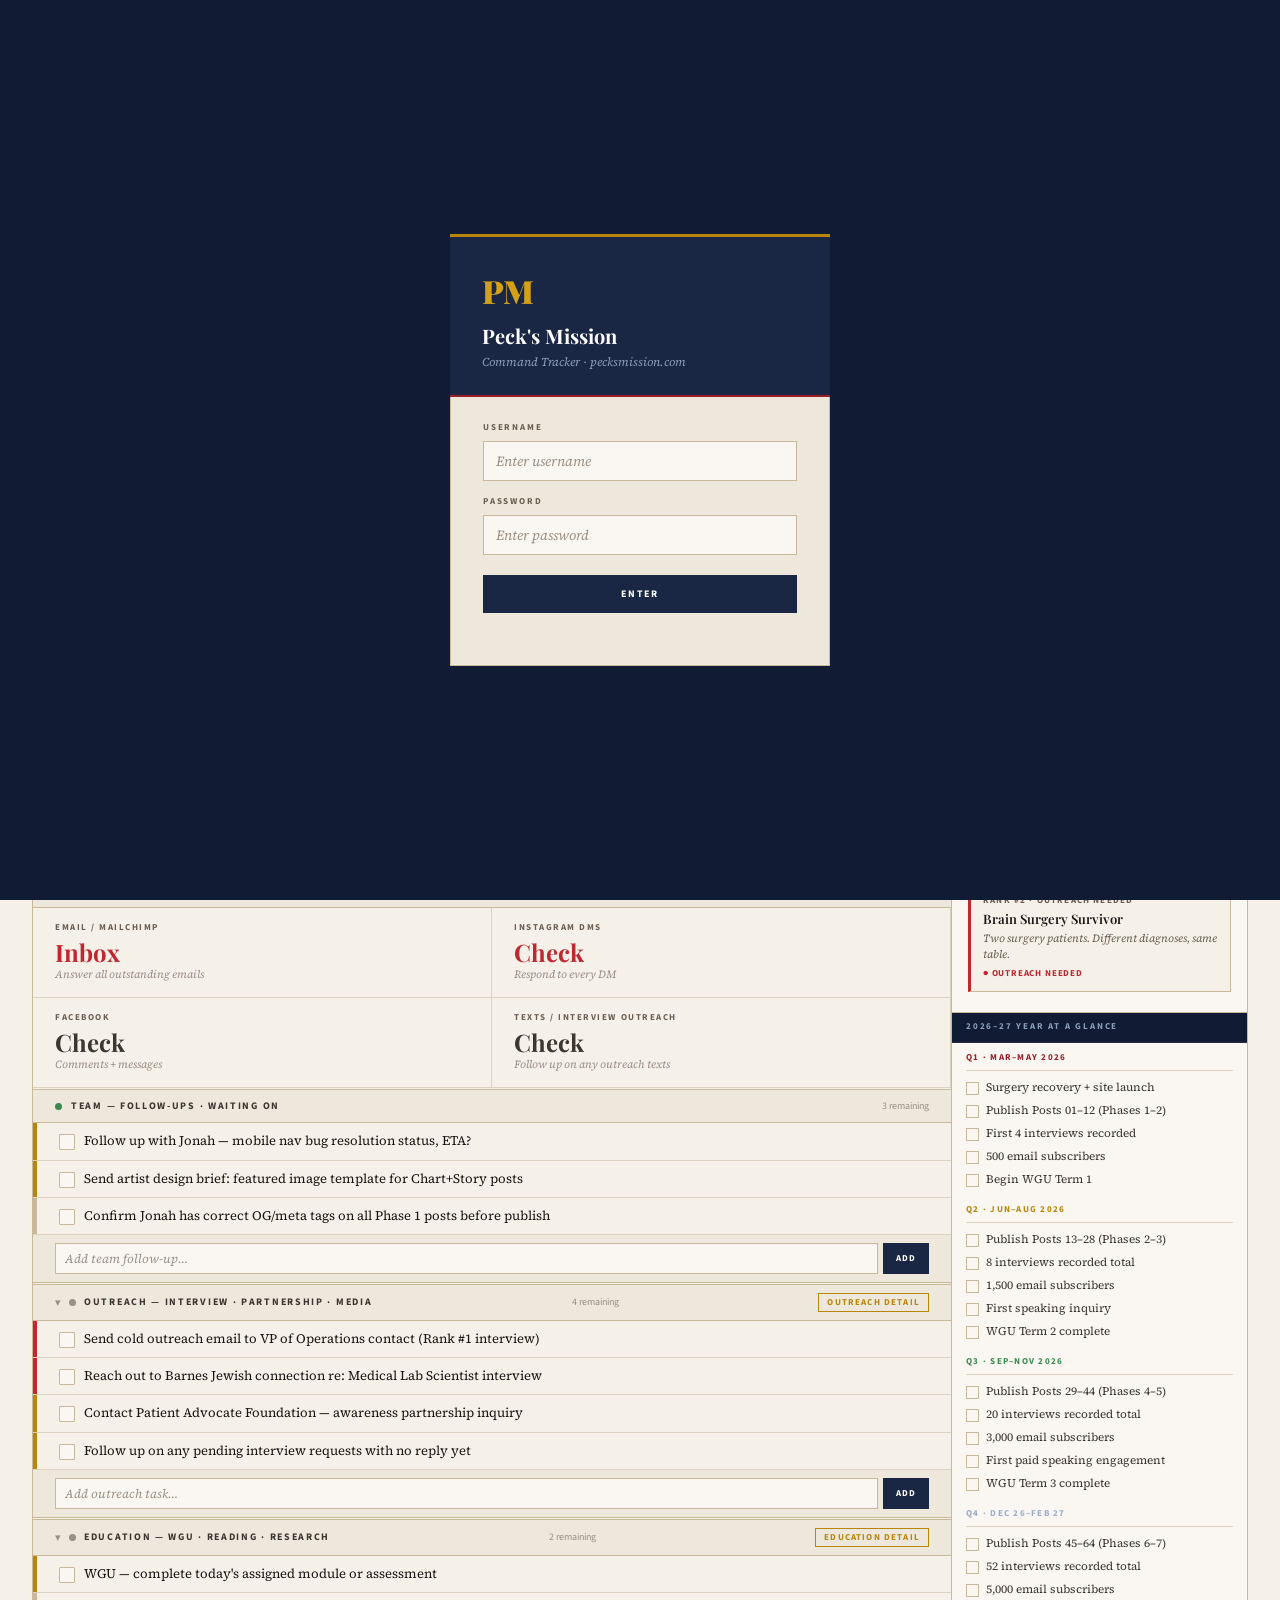
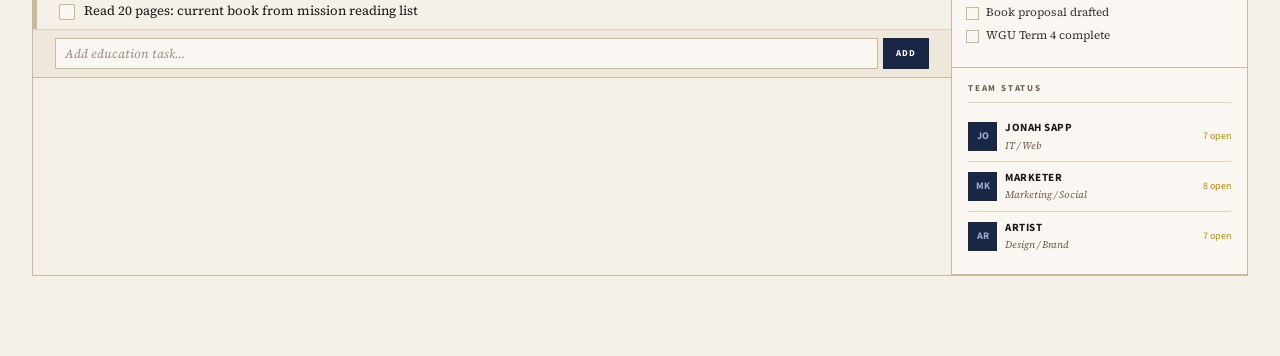
==== commit 07f188d5: "Add files via upload" ====
--- a/index.html
+++ b/index.html
@@ -7,7 +7,7 @@
   <link rel="preconnect" href="https://fonts.googleapis.com"/>
   <link rel="preconnect" href="https://fonts.gstatic.com" crossorigin/>
   <link href="https://fonts.googleapis.com/css2?family=Playfair+Display:ital,wght@0,400;0,600;0,700;0,900;1,400;1,600&family=Source+Serif+4:ital,opsz,wght@0,8..60,300;0,8..60,400;0,8..60,600;1,8..60,300;1,8..60,400&family=Source+Sans+3:wght@300;400;600;700&display=swap" rel="stylesheet"/>
-  <link rel="stylesheet" href="css/styles.css"/>
+  <link rel="stylesheet" href="styles.css"/>
 </head>
 <body>
 
@@ -322,19 +322,19 @@
 <!-- ═══════════════════════════════════════════════════
      SCRIPTS — load order matters
 ════════════════════════════════════════════════════ -->
-<script src="js/shared.js"></script>
-<script src="js/interviews-data.js"></script>
-<script src="js/books-data.js"></script>
-<script src="js/calendar-data.js"></script>
-<script src="js/briefing.js"></script>
-<script src="js/calendar.js"></script>
-<script src="js/interviews.js"></script>
-<script src="js/team.js"></script>
-<script src="js/analytics.js"></script>
-<script src="js/education.js"></script>
-<script src="js/outreach.js"></script>
-<script src="js/drills.js"></script>
-<script src="js/init.js"></script>
+<script src="shared.js"></script>
+<script src="interviews-data.js"></script>
+<script src="books-data.js"></script>
+<script src="calendar-data.js"></script>
+<script src="briefing.js"></script>
+<script src="calendar.js"></script>
+<script src="interviews.js"></script>
+<script src="team.js"></script>
+<script src="analytics.js"></script>
+<script src="education.js"></script>
+<script src="outreach.js"></script>
+<script src="drills.js"></script>
+<script src="init.js"></script>
 
 </body>
 </html>
--- a/styles.css
+++ b/styles.css
@@ -0,0 +1,369 @@
+:root{--navy:#1a2744;--navy-deep:#111b33;--navy-mid:#243058;--red:#9c1f28;--red-lt:#c0272f;--cream:#f5f0e8;--cream-dk:#ede8db;--cream-md:#e6dfd0;--rule:#c8b99a;--rule-lt:#ddd3c0;--ink:#1a1714;--ink-md:#3d3530;--muted:#6b5f52;--muted-lt:#9a8f84;--white:#faf7f2;--gold:#b8860b;--gold-lt:#d4a017;--green:#2d6b3f;--green-lt:#3a8a50;--fd:'Playfair Display',Georgia,serif;--fs:'Source Serif 4',Georgia,serif;--fn:'Source Sans 3',Helvetica,sans-serif;}
+
+/* LOGIN */
+#login-screen{position:fixed;inset:0;background:var(--navy-deep);display:flex;align-items:center;justify-content:center;z-index:9999;}
+#login-screen.hidden{display:none;}
+.lbox{width:380px;max-width:90vw;}
+.lbox-top{background:var(--navy);padding:28px 32px 22px;border-top:3px solid var(--gold);border-bottom:2px solid var(--red);}
+.lbox-seal{font-family:var(--fd);font-size:32px;font-weight:900;color:var(--gold-lt);letter-spacing:-.02em;margin-bottom:6px;}
+.lbox-title{font-family:var(--fd);font-size:20px;font-weight:700;color:#fff;line-height:1.2;}
+.lbox-sub{font-family:var(--fs);font-size:12px;font-style:italic;color:#8a9dbb;margin-top:5px;}
+.lbox-body{background:var(--cream-dk);padding:24px 32px 28px;border:1px solid var(--rule);border-top:none;}
+.lfield{margin-bottom:14px;}
+.lfield label{display:block;font-family:var(--fn);font-size:9px;font-weight:700;letter-spacing:.2em;text-transform:uppercase;color:var(--muted);margin-bottom:5px;}
+.lfield input{width:100%;background:var(--white);border:1px solid var(--rule);padding:9px 12px;font-family:var(--fs);font-size:14px;color:var(--ink);outline:none;transition:border-color .15s;}
+.lfield input:focus{border-color:var(--navy);}
+.lfield input::placeholder{color:var(--muted-lt);font-style:italic;}
+.lbtn{width:100%;background:var(--navy);border:none;color:#fff;font-family:var(--fn);font-size:10px;font-weight:700;letter-spacing:.18em;text-transform:uppercase;padding:12px;cursor:pointer;margin-top:6px;transition:background .15s;}
+.lbtn:hover{background:var(--navy-deep);}
+.lerr{font-family:var(--fn);font-size:11px;color:var(--red-lt);margin-top:8px;text-align:center;min-height:16px;letter-spacing:.03em;}
+
+/* MANAGE USERS MODAL */
+#users-modal{position:fixed;inset:0;background:rgba(17,27,51,.85);display:none;align-items:center;justify-content:center;z-index:8000;}
+#users-modal.open{display:flex;}
+.um-box{background:var(--cream);border:1px solid var(--rule);border-top:3px solid var(--navy);width:420px;max-width:92vw;max-height:80vh;display:flex;flex-direction:column;}
+.um-head{background:var(--navy);padding:14px 18px;display:flex;align-items:center;justify-content:space-between;}
+.um-title{font-family:var(--fd);font-size:16px;font-weight:600;color:#fff;}
+.um-close{background:none;border:none;color:#9aadcc;font-size:18px;cursor:pointer;line-height:1;}
+.um-close:hover{color:#fff;}
+.um-body{padding:16px 18px;overflow-y:auto;}
+.um-note{font-family:var(--fs);font-size:12px;font-style:italic;color:var(--muted);margin-bottom:12px;}
+.user-row{display:flex;align-items:center;justify-content:space-between;padding:8px 12px;border:1px solid var(--rule-lt);background:var(--white);margin-bottom:5px;}
+.user-name{font-family:var(--fn);font-size:12px;font-weight:700;color:var(--ink);letter-spacing:.04em;}
+.user-del{background:none;border:none;font-family:var(--fn);font-size:10px;color:var(--muted-lt);cursor:pointer;padding:2px 6px;}
+.user-del:hover{color:var(--red-lt);}
+.um-add{display:flex;gap:7px;margin-top:12px;}
+.um-inp{flex:1;background:var(--white);border:1px solid var(--rule);padding:7px 10px;font-family:var(--fs);font-size:13px;color:var(--ink);outline:none;}
+.um-inp:focus{border-color:var(--navy);}
+.um-inp::placeholder{color:var(--muted-lt);font-style:italic;}
+
+*,*::before,*::after{box-sizing:border-box;margin:0;padding:0;}
+html{scroll-behavior:smooth;}
+body{background:var(--cream);color:var(--ink);font-family:var(--fs);font-size:15px;line-height:1.65;min-height:100vh;}
+.util-bar{background:var(--navy-deep);padding:0 32px;height:36px;display:flex;align-items:center;justify-content:space-between;}
+.util-links{display:flex;gap:18px;}
+.ul{font-family:var(--fn);font-size:11px;color:#9aadcc;cursor:pointer;letter-spacing:.03em;transition:color .15s;}
+.ul:hover{color:#fff;}
+.util-clock{font-family:var(--fn);font-size:11px;color:#6a7a99;letter-spacing:.06em;}
+.masthead{background:var(--navy);padding:20px 32px 0;border-bottom:3px solid var(--red);position:relative;}
+.masthead::before{content:'';position:absolute;top:0;left:0;right:0;height:2px;background:var(--gold);}
+.mh-inner{max-width:1300px;margin:0 auto;display:flex;align-items:flex-end;justify-content:space-between;padding-bottom:16px;flex-wrap:wrap;gap:14px;}
+.mh-brand{display:flex;align-items:flex-end;gap:18px;}
+.mh-seal{width:62px;height:62px;border:2px solid rgba(255,255,255,.15);border-radius:50%;display:flex;align-items:center;justify-content:center;background:rgba(255,255,255,.05);flex-shrink:0;}
+.mh-seal-txt{font-family:var(--fd);font-size:21px;font-weight:900;color:var(--gold-lt);}
+.mh-eyebrow{font-family:var(--fn);font-size:10px;letter-spacing:.2em;text-transform:uppercase;color:var(--gold-lt);margin-bottom:4px;}
+.mh-title{font-family:var(--fd);font-size:clamp(22px,3.5vw,40px);font-weight:700;color:#fff;letter-spacing:-.01em;line-height:1.05;}
+.mh-sub{font-family:var(--fs);font-size:13px;font-style:italic;color:#9aadcc;margin-top:4px;}
+.mh-stats{display:flex;gap:26px;flex-wrap:wrap;}
+.ms{text-align:right;}
+.ms-num{font-family:var(--fd);font-size:27px;font-weight:700;color:#fff;line-height:1;}
+.ms-num.gold{color:var(--gold-lt);}
+.ms-num.red{color:#e07070;}
+.ms-lbl{font-family:var(--fn);font-size:9px;letter-spacing:.14em;text-transform:uppercase;color:#6a7a99;margin-top:2px;}
+.pnav{background:var(--navy-mid);border-bottom:1px solid rgba(255,255,255,.08);padding:0 32px;position:sticky;top:0;z-index:200;}
+.pnav-inner{max-width:1300px;margin:0 auto;display:flex;overflow-x:auto;scrollbar-width:none;}
+.pnav-inner::-webkit-scrollbar{display:none;}
+.ni{background:none;border:none;cursor:pointer;font-family:var(--fn);font-size:11px;font-weight:600;letter-spacing:.08em;text-transform:uppercase;color:#8a9dbb;padding:13px 15px;border-bottom:3px solid transparent;margin-bottom:-1px;white-space:nowrap;transition:all .15s;}
+.ni:hover{color:#c8d8ee;}
+.ni.active{color:#fff;border-bottom-color:var(--red-lt);}
+.page{display:none;}
+.page.active{display:block;}
+.cw{max-width:1300px;margin:0 auto;padding:0 32px 80px;}
+.sr{display:flex;align-items:center;gap:14px;padding:22px 0 12px;}
+.sr-line{flex:1;height:1px;background:var(--rule);}
+.sr-tag{font-family:var(--fn);font-size:9px;font-weight:700;letter-spacing:.2em;text-transform:uppercase;padding:3px 12px;border:1px solid var(--rule);color:var(--muted);background:var(--cream-dk);white-space:nowrap;}
+
+/* BRIEFING */
+.bg{display:grid;grid-template-columns:1fr 295px;border:1px solid var(--rule);border-top:none;}
+.bp{border-right:1px solid var(--rule);}
+.bs{background:var(--white);}
+.dbn{background:var(--navy);padding:13px 22px;display:flex;align-items:baseline;gap:12px;border-bottom:2px solid var(--red);flex-wrap:wrap;}
+.dbn-day{font-family:var(--fd);font-size:29px;font-weight:700;color:#fff;line-height:1;}
+.dbn-full{font-family:var(--fn);font-size:11px;letter-spacing:.13em;text-transform:uppercase;color:#8a9dbb;}
+.dbn-phase{margin-left:auto;font-family:var(--fn);font-size:9px;letter-spacing:.11em;text-transform:uppercase;color:var(--gold-lt);background:rgba(255,255,255,.06);padding:4px 11px;border:1px solid rgba(255,255,255,.1);}
+.tsh{background:var(--cream-dk);border-bottom:1px solid var(--rule);border-top:1px solid var(--rule);padding:8px 22px;display:flex;align-items:center;gap:9px;}
+.tsh-t{font-family:var(--fn);font-size:10px;font-weight:700;letter-spacing:.17em;text-transform:uppercase;color:var(--ink-md);}
+.tsh-c{margin-left:auto;font-family:var(--fn);font-size:10px;color:var(--muted-lt);}
+.flag{display:inline-block;width:7px;height:7px;border-radius:50%;flex-shrink:0;}
+.f-r{background:var(--red-lt);}
+.f-g{background:var(--gold);}
+.f-n{background:var(--navy);}
+.f-gr{background:var(--green-lt);}
+.f-m{background:var(--muted-lt);}
+.tr{display:flex;align-items:flex-start;gap:9px;padding:9px 22px 9px 26px;border-bottom:1px solid var(--rule-lt);cursor:pointer;transition:background .1s;position:relative;animation:rowIn .2s ease both;}
+.tr:hover{background:var(--cream-dk);}
+.tr.done{opacity:.4;}
+.tr.done .tt{text-decoration:line-through;}
+.tpb{position:absolute;left:0;top:0;bottom:0;width:4px;}
+.pr-h{background:var(--red-lt);}
+.pr-m{background:var(--gold);}
+.pr-l{background:var(--rule);}
+.tcb{width:16px;height:16px;border:1.5px solid var(--rule);border-radius:1px;flex-shrink:0;margin-top:2px;display:flex;align-items:center;justify-content:center;background:var(--white);transition:all .15s;}
+.tr.done .tcb{background:var(--navy);border-color:var(--navy);}
+.ck-svg{display:none;}
+.tr.done .ck-svg{display:block;}
+.tb{flex:1;}
+.tt{font-family:var(--fs);font-size:13px;color:var(--ink);line-height:1.4;}
+.tn{font-family:var(--fs);font-size:11px;font-style:italic;color:var(--muted-lt);margin-top:1px;}
+.tdel{font-family:var(--fn);font-size:10px;color:var(--rule);cursor:pointer;margin-left:5px;opacity:0;}
+.tr:hover .tdel{opacity:1;}
+.tdel:hover{color:var(--red-lt);}
+.ar{display:flex;gap:5px;padding:8px 22px;background:var(--cream-dk);border-bottom:1px solid var(--rule);}
+.ai{flex:1;background:var(--white);border:1px solid var(--rule);padding:6px 9px;font-family:var(--fs);font-size:12.5px;color:var(--ink);outline:none;}
+.ai:focus{border-color:var(--navy);}
+.ai::placeholder{color:var(--muted-lt);font-style:italic;}
+.ab{background:var(--navy);border:none;color:#fff;font-family:var(--fn);font-size:9px;font-weight:700;letter-spacing:.11em;text-transform:uppercase;padding:6px 13px;cursor:pointer;white-space:nowrap;}
+.ab:hover{background:var(--navy-deep);}
+.cg{display:grid;grid-template-columns:1fr 1fr;}
+.cc{padding:13px 22px;border-right:1px solid var(--rule-lt);border-bottom:1px solid var(--rule-lt);cursor:pointer;transition:background .12s;}
+.cc:hover{background:var(--cream-dk);}
+.cc.cleared{opacity:.35;}
+.cp{font-family:var(--fn);font-size:9px;font-weight:700;letter-spacing:.17em;text-transform:uppercase;color:var(--muted);margin-bottom:4px;}
+.cn{font-family:var(--fd);font-size:24px;font-weight:700;color:var(--red-lt);line-height:1;}
+.cn.neu{color:var(--ink-md);}
+.ch{font-family:var(--fs);font-size:11px;font-style:italic;color:var(--muted-lt);margin-top:2px;}
+
+/* SIDEBAR */
+.sbb{border-bottom:1px solid var(--rule);padding:14px 16px;}
+.sbl{font-family:var(--fn);font-size:9px;font-weight:700;letter-spacing:.2em;text-transform:uppercase;color:var(--muted);margin-bottom:9px;padding-bottom:6px;border-bottom:1px solid var(--rule-lt);}
+.pi{margin-bottom:9px;}
+.pi-lbs{display:flex;justify-content:space-between;font-family:var(--fn);font-size:10px;color:var(--muted);margin-bottom:3px;}
+.pt{height:4px;background:var(--rule-lt);}
+.pf{height:100%;transition:width .5s;}
+.fn{background:var(--navy);}
+.fg{background:var(--gold);}
+.fgr{background:var(--green-lt);}
+.oq{border-left:3px solid var(--navy);padding:9px 13px;background:var(--cream-dk);margin-top:10px;}
+.oq-t{font-family:var(--fd);font-size:12px;font-style:italic;color:var(--ink-md);line-height:1.6;}
+.oq-a{font-family:var(--fn);font-size:9px;letter-spacing:.11em;text-transform:uppercase;color:var(--muted);margin-top:4px;}
+.sc{border:1px solid var(--rule);border-left:3px solid var(--navy);padding:10px 12px;background:var(--cream);margin-bottom:6px;}
+.sc.r{border-left-color:var(--red-lt);}
+.sc.g{border-left-color:var(--gold);}
+.sc-ty{font-family:var(--fn);font-size:9px;font-weight:700;letter-spacing:.13em;text-transform:uppercase;color:var(--muted);margin-bottom:2px;}
+.sc-ti{font-family:var(--fd);font-size:13px;font-weight:600;color:var(--ink);line-height:1.3;margin-bottom:3px;}
+.sc-d{font-family:var(--fs);font-size:11px;font-style:italic;color:var(--muted);line-height:1.45;}
+.sc-s{font-family:var(--fn);font-size:9px;font-weight:700;letter-spacing:.09em;text-transform:uppercase;margin-top:4px;}
+.sc-s.out{color:var(--red-lt);}
+.sc-s.dr{color:var(--gold);}
+.str{display:flex;align-items:center;gap:8px;padding:7px 0;border-bottom:1px solid var(--rule-lt);cursor:pointer;}
+.str:last-child{border-bottom:none;}
+.str:hover{opacity:.75;}
+.sav{width:29px;height:29px;background:var(--navy);color:#9aadcc;display:flex;align-items:center;justify-content:center;font-family:var(--fn);font-size:10px;font-weight:700;flex-shrink:0;}
+.stn{font-family:var(--fn);font-size:11px;font-weight:700;color:var(--ink);text-transform:uppercase;letter-spacing:.05em;}
+.str-r{font-family:var(--fs);font-size:10px;font-style:italic;color:var(--muted);}
+.stp{margin-left:auto;font-family:var(--fn);font-size:10px;color:var(--gold);}
+
+/* CALENDAR */
+.cfb-bar{display:flex;gap:5px;padding:12px 0 5px;flex-wrap:wrap;}
+.cfb{background:var(--white);border:1px solid var(--rule);cursor:pointer;font-family:var(--fn);font-size:9px;font-weight:700;letter-spacing:.11em;text-transform:uppercase;color:var(--muted);padding:4px 12px;transition:all .15s;}
+.cfb:hover{border-color:var(--navy);color:var(--navy);}
+.cfb.active{background:var(--navy);border-color:var(--navy);color:#fff;}
+.cph{background:var(--navy);color:#fff;padding:8px 16px;display:flex;align-items:center;justify-content:space-between;margin-top:2px;}
+.cph-t{font-family:var(--fd);font-size:14px;font-weight:600;font-style:italic;}
+.cph-s{font-family:var(--fn);font-size:9px;letter-spacing:.13em;text-transform:uppercase;color:#8a9dbb;}
+table.cal{width:100%;border-collapse:collapse;background:var(--white);}
+table.cal th{background:var(--cream-dk);border-bottom:2px solid var(--rule);border-right:1px solid var(--rule-lt);padding:7px 13px;font-family:var(--fn);font-size:9px;font-weight:700;letter-spacing:.15em;text-transform:uppercase;color:var(--muted);text-align:left;}
+table.cal td{border-bottom:1px solid var(--rule-lt);border-right:1px solid var(--rule-lt);padding:9px 13px;vertical-align:top;}
+table.cal tr:hover td{background:var(--cream);}
+.ctb{display:inline-block;font-family:var(--fn);font-size:8px;font-weight:700;letter-spacing:.09em;text-transform:uppercase;padding:2px 6px;border:1px solid;}
+.ct-ch{color:var(--navy);border-color:var(--navy);background:rgba(26,39,68,.06);}
+.ct-sl{color:var(--ink-md);border-color:var(--rule);background:var(--cream-dk);}
+.ct-in{color:var(--green);border-color:var(--green);background:rgba(45,107,63,.06);}
+.ct-co{color:var(--gold);border-color:var(--gold);background:rgba(184,134,11,.06);}
+.cal-ti{font-family:var(--fs);font-size:13px;color:var(--ink);line-height:1.4;}
+.cal-gu{font-family:var(--fs);font-size:11px;font-style:italic;color:var(--muted);margin-top:2px;}
+.stb{display:inline-block;font-family:var(--fn);font-size:8px;font-weight:700;letter-spacing:.09em;text-transform:uppercase;padding:2px 7px;border:1px solid;cursor:pointer;}
+.st-pl{color:var(--muted-lt);border-color:var(--rule-lt);}
+.st-dr{color:var(--gold);border-color:var(--gold);background:rgba(184,134,11,.07);}
+.st-rd{color:var(--navy);border-color:var(--navy);background:rgba(26,39,68,.07);}
+.st-lv{color:var(--green-lt);border-color:var(--green-lt);background:rgba(58,138,80,.07);}
+
+/* INTERVIEWS */
+table.it{width:100%;border-collapse:collapse;background:var(--white);}
+table.it th{background:var(--navy);color:#9aadbb;padding:9px 15px;font-family:var(--fn);font-size:9px;font-weight:700;letter-spacing:.17em;text-transform:uppercase;text-align:left;border-right:1px solid rgba(255,255,255,.06);}
+table.it td{padding:11px 15px;border-bottom:1px solid var(--rule-lt);border-right:1px solid var(--rule-lt);vertical-align:top;}
+table.it tr.im:hover td{background:var(--cream);cursor:pointer;}
+.ir{font-family:var(--fd);font-size:21px;font-weight:700;color:var(--rule);line-height:1;}
+.ig{font-family:var(--fd);font-size:13px;font-weight:600;color:var(--ink);line-height:1.3;margin-bottom:3px;}
+.ito{font-family:var(--fs);font-size:12px;font-style:italic;color:var(--muted);line-height:1.45;}
+.iph{font-family:var(--fn);font-size:9px;font-weight:700;letter-spacing:.09em;color:var(--muted-lt);}
+.ist{display:inline-block;font-family:var(--fn);font-size:8px;font-weight:700;letter-spacing:.09em;text-transform:uppercase;padding:3px 7px;border:1px solid;cursor:pointer;}
+.is-ou{color:var(--red-lt);border-color:var(--red-lt);}
+.is-co{color:var(--green-lt);border-color:var(--green-lt);background:rgba(58,138,80,.07);}
+.is-sc{color:var(--navy);border-color:var(--navy);background:rgba(26,39,68,.07);}
+.is-re{color:var(--gold);border-color:var(--gold);background:rgba(184,134,11,.07);}
+.is-pu{color:var(--muted-lt);border-color:var(--rule);}
+.ipr{display:none;background:var(--cream-dk);}
+.ipr.open{display:table-row;}
+.ipr-in{padding:13px 18px 13px 52px;}
+.pr-lbl{font-family:var(--fn);font-size:9px;font-weight:700;letter-spacing:.15em;text-transform:uppercase;color:var(--muted);margin-bottom:6px;}
+.pr-q{font-family:var(--fs);font-size:12px;color:var(--ink-md);padding:4px 0;border-bottom:1px solid var(--rule-lt);line-height:1.4;}
+.pr-q::before{content:'Q  ';font-family:var(--fn);font-size:9px;font-weight:700;color:var(--muted-lt);letter-spacing:.09em;}
+.pr-notes{width:100%;background:var(--white);border:1px solid var(--rule);padding:7px 9px;font-family:var(--fs);font-size:12px;color:var(--ink);outline:none;resize:vertical;min-height:56px;font-style:italic;margin-top:8px;}
+.pr-notes:focus{border-color:var(--navy);}
+.pr-notes::placeholder{color:var(--muted-lt);}
+.aif{background:var(--cream-dk);border:1px solid var(--rule);border-top:2px solid var(--navy);padding:16px 18px;margin-top:2px;}
+.aif-t{font-family:var(--fd);font-size:15px;font-weight:600;color:var(--ink);margin-bottom:11px;}
+.fg2{display:grid;grid-template-columns:1fr 1fr;gap:9px;}
+.fgp{display:flex;flex-direction:column;gap:3px;}
+.fgp.full{grid-column:span 2;}
+.flbl{font-family:var(--fn);font-size:9px;font-weight:700;letter-spacing:.15em;text-transform:uppercase;color:var(--muted);}
+.finp{background:var(--white);border:1px solid var(--rule);padding:6px 9px;font-family:var(--fs);font-size:13px;color:var(--ink);outline:none;}
+.finp:focus{border-color:var(--navy);}
+.finp::placeholder{color:var(--muted-lt);font-style:italic;}
+
+/* TEAM */
+.tcols{display:grid;grid-template-columns:repeat(3,1fr);border:1px solid var(--rule);margin-top:14px;}
+.tcol{border-right:1px solid var(--rule);}
+.tcol:last-child{border-right:none;}
+.tch{background:var(--navy);padding:12px 15px;display:flex;align-items:center;gap:10px;border-bottom:2px solid var(--red);}
+.tca{width:35px;height:35px;background:rgba(255,255,255,.08);border:1px solid rgba(255,255,255,.1);display:flex;align-items:center;justify-content:center;font-family:var(--fn);font-size:11px;font-weight:700;color:#9aadcc;}
+.tcn{font-family:var(--fd);font-size:14px;font-weight:600;color:#fff;}
+.tcr{font-family:var(--fs);font-size:11px;font-style:italic;color:#8a9dbb;}
+.ttask{display:flex;align-items:flex-start;gap:8px;padding:9px 15px;border-bottom:1px solid var(--rule-lt);cursor:pointer;background:var(--white);transition:background .1s;animation:rowIn .2s ease both;}
+.ttask:hover{background:var(--cream);}
+.ttask.done{opacity:.35;}
+.ttask.done .ttt{text-decoration:line-through;}
+.ttcb{width:15px;height:15px;border:1.5px solid var(--rule);background:var(--white);flex-shrink:0;margin-top:2px;display:flex;align-items:center;justify-content:center;}
+.ttask.done .ttcb{background:var(--navy);border-color:var(--navy);}
+.ttcb .ck-svg{display:none;}
+.ttask.done .ttcb .ck-svg{display:block;}
+.ttt{font-family:var(--fs);font-size:12px;color:var(--ink);line-height:1.4;flex:1;}
+.ttm{font-family:var(--fn);font-size:9px;color:var(--muted-lt);margin-top:1px;}
+.ttd{font-family:var(--fn);font-size:10px;color:var(--rule);cursor:pointer;opacity:0;}
+.ttask:hover .ttd{opacity:1;}
+.ttd:hover{color:var(--red-lt);}
+.tadd{display:flex;gap:5px;padding:7px 15px;background:var(--cream-dk);border-bottom:1px solid var(--rule-lt);}
+.tainp{flex:1;background:var(--white);border:1px solid var(--rule);padding:5px 8px;font-family:var(--fs);font-size:12px;color:var(--ink);outline:none;}
+.tainp:focus{border-color:var(--navy);}
+.tainp::placeholder{color:var(--muted-lt);font-style:italic;}
+
+/* ANALYTICS */
+.ag{display:grid;grid-template-columns:repeat(4,1fr);border:1px solid var(--rule);margin-top:12px;}
+.mc{border-right:1px solid var(--rule);border-bottom:1px solid var(--rule);padding:16px 19px;background:var(--white);}
+.mc:hover{background:var(--cream);}
+.mlbl{font-family:var(--fn);font-size:9px;font-weight:700;letter-spacing:.17em;text-transform:uppercase;color:var(--muted);margin-bottom:6px;}
+.minp{width:100%;background:transparent;border:none;border-bottom:1.5px solid var(--rule);padding:3px 0;font-family:var(--fd);font-size:28px;font-weight:700;color:var(--ink);outline:none;}
+.minp::placeholder{color:var(--rule);}
+.minp:focus{border-bottom-color:var(--navy);}
+.mhint{font-family:var(--fs);font-size:10px;font-style:italic;color:var(--muted-lt);margin-top:3px;}
+.mnotes{width:100%;background:transparent;border:none;border-bottom:1px solid var(--rule-lt);padding:3px 0;font-family:var(--fs);font-size:11px;color:var(--muted);outline:none;margin-top:5px;font-style:italic;}
+.mnotes::placeholder{color:var(--rule-lt);}
+
+/* EDUCATION */
+.ecols{display:grid;grid-template-columns:1fr 1fr 1fr;border:1px solid var(--rule);margin-top:12px;}
+.book-counter{background:var(--navy);padding:10px 17px;display:flex;align-items:center;justify-content:space-between;border-bottom:1px solid rgba(255,255,255,.1);}
+.bc-label{font-family:var(--fn);font-size:9px;font-weight:700;letter-spacing:.17em;text-transform:uppercase;color:#8a9dbb;}
+.bc-num{font-family:var(--fd);font-size:18px;font-weight:700;color:var(--gold-lt);}
+.bc-goal{font-family:var(--fn);font-size:9px;color:var(--muted-lt);margin-top:1px;text-align:right;}
+.ecol{border-right:1px solid var(--rule);}
+.ecol:last-child{border-right:none;}
+.ech{background:var(--navy);padding:12px 17px;border-bottom:2px solid var(--red);}
+.ect{font-family:var(--fd);font-size:15px;font-weight:600;color:#fff;font-style:italic;}
+.ecs{font-family:var(--fn);font-size:9px;letter-spacing:.13em;text-transform:uppercase;color:#8a9dbb;margin-top:2px;}
+.br{display:flex;align-items:flex-start;gap:10px;padding:10px 17px;border-bottom:1px solid var(--rule-lt);background:var(--white);cursor:pointer;transition:background .1s;animation:rowIn .2s ease both;}
+.br:hover{background:var(--cream);}
+.br.done{opacity:.38;}
+.br.done .bt{text-decoration:line-through;}
+.bcb{width:15px;height:15px;border:1.5px solid var(--rule);background:var(--white);flex-shrink:0;margin-top:3px;display:flex;align-items:center;justify-content:center;}
+.br.done .bcb{background:var(--navy);border-color:var(--navy);}
+.bcb .ck-svg{display:none;}
+.br.done .bcb .ck-svg{display:block;}
+.bi{flex:1;}
+.bt{font-family:var(--fs);font-size:13px;font-style:italic;color:var(--ink);line-height:1.4;}
+.ba{font-family:var(--fn);font-size:10px;color:var(--muted);margin-top:2px;}
+.btg{font-family:var(--fn);font-size:8px;font-weight:700;letter-spacing:.09em;text-transform:uppercase;padding:2px 5px;border:1px solid;align-self:start;margin-top:3px;white-space:nowrap;}
+.bcore{color:var(--red-lt);border-color:var(--red-lt);}
+.brec{color:var(--gold);border-color:var(--gold);}
+.bclin{color:var(--navy);border-color:var(--navy);}
+.bvet{color:var(--green-lt);border-color:var(--green-lt);}
+.bwgu{color:var(--green);border-color:var(--green);}
+.bfaith{color:var(--muted);border-color:var(--rule);}
+
+/* CRM */
+table.crm{width:100%;border-collapse:collapse;background:var(--white);border:1px solid var(--rule);margin-top:12px;}
+table.crm th{background:var(--navy);color:#9aadbb;padding:9px 15px;font-family:var(--fn);font-size:9px;font-weight:700;letter-spacing:.17em;text-transform:uppercase;text-align:left;border-right:1px solid rgba(255,255,255,.06);}
+table.crm td{padding:10px 15px;border-bottom:1px solid var(--rule-lt);border-right:1px solid var(--rule-lt);vertical-align:middle;}
+table.crm tr:hover td{background:var(--cream);cursor:pointer;}
+.crm-n{font-family:var(--fs);font-size:13px;font-weight:600;color:var(--ink);}
+.crm-o{font-family:var(--fs);font-size:11px;font-style:italic;color:var(--muted);}
+.cst{display:inline-block;font-family:var(--fn);font-size:8px;font-weight:700;letter-spacing:.09em;text-transform:uppercase;padding:2px 7px;border:1px solid;cursor:pointer;}
+.cs-rs{color:var(--muted-lt);border-color:var(--rule);}
+.cs-pi{color:var(--gold);border-color:var(--gold);background:rgba(184,134,11,.07);}
+.cs-rp{color:var(--navy);border-color:var(--navy);background:rgba(26,39,68,.07);}
+.cs-cf{color:var(--green-lt);border-color:var(--green-lt);background:rgba(58,138,80,.07);}
+.cs-ps{color:var(--muted-lt);border-color:var(--rule);opacity:.5;}
+.crm-add{display:flex;gap:7px;padding:11px 15px;background:var(--cream-dk);border-top:1px solid var(--rule);}
+.crminp{background:var(--white);border:1px solid var(--rule);padding:6px 9px;font-family:var(--fs);font-size:12px;color:var(--ink);outline:none;}
+.crminp:focus{border-color:var(--navy);}
+.crminp::placeholder{color:var(--muted-lt);font-style:italic;}
+.empty{padding:14px 22px;font-family:var(--fs);font-size:12px;font-style:italic;color:var(--muted-lt);}
+
+@keyframes rowIn{from{opacity:0;transform:translateX(-3px);}to{opacity:1;transform:translateX(0);}}
+
+/* COLLAPSE / EXPAND */
+.sec-head{display:flex;align-items:center;gap:8px;cursor:pointer;user-select:none;}
+.sec-toggle{font-size:11px;color:var(--muted-lt);transition:transform .2s;flex-shrink:0;line-height:1;}
+.sec-head.collapsed .sec-toggle{transform:rotate(-90deg);}
+.sec-body{overflow:hidden;transition:max-height .25s ease;}
+.sec-body.collapsed{max-height:0!important;overflow:hidden;}
+.sec-drill{margin-left:auto;font-family:var(--fn);font-size:9px;font-weight:700;letter-spacing:.13em;text-transform:uppercase;color:var(--gold);border:1px solid var(--gold);padding:2px 8px;cursor:pointer;background:transparent;transition:all .15s;white-space:nowrap;}
+.sec-drill:hover{background:var(--gold);color:var(--navy-deep);}
+.tsh{cursor:pointer;}
+.tsh .sec-toggle{color:#9a8f84;}
+
+/* DETAIL MODAL */
+#dm{position:fixed;inset:0;background:rgba(17,27,51,.92);display:none;align-items:flex-start;justify-content:center;z-index:7000;padding:24px 16px;overflow-y:auto;}
+#dm.open{display:flex;}
+.dm-box{background:var(--cream);width:100%;max-width:880px;border:1px solid var(--rule);border-top:3px solid var(--navy);margin:auto;animation:dmIn .2s ease both;}
+@keyframes dmIn{from{opacity:0;transform:translateY(-8px);}to{opacity:1;transform:translateY(0);}}
+.dm-head{background:var(--navy);padding:14px 20px;display:flex;align-items:center;justify-content:space-between;border-bottom:2px solid var(--red);}
+.dm-title{font-family:var(--fd);font-size:18px;font-weight:700;color:#fff;font-style:italic;}
+.dm-sub{font-family:var(--fn);font-size:10px;letter-spacing:.12em;text-transform:uppercase;color:#8a9dbb;margin-top:3px;}
+.dm-close{background:none;border:none;color:#9aadcc;font-size:20px;cursor:pointer;line-height:1;padding:4px;}
+.dm-close:hover{color:#fff;}
+.dm-body{padding:20px 22px;max-height:80vh;overflow-y:auto;}
+.dm-section{margin-bottom:22px;}
+.dm-sec-lbl{font-family:var(--fn);font-size:9px;font-weight:700;letter-spacing:.2em;text-transform:uppercase;color:var(--muted);padding-bottom:7px;border-bottom:1px solid var(--rule);margin-bottom:10px;}
+.dm-task{display:flex;align-items:flex-start;gap:10px;padding:9px 12px;border:1px solid var(--rule-lt);background:var(--white);margin-bottom:5px;cursor:pointer;transition:background .1s;}
+.dm-task:hover{background:var(--cream-dk);}
+.dm-task.done{opacity:.4;}
+.dm-task.done .dm-tt{text-decoration:line-through;}
+.dm-cb{width:16px;height:16px;border:1.5px solid var(--rule);flex-shrink:0;margin-top:2px;display:flex;align-items:center;justify-content:center;background:var(--white);}
+.dm-task.done .dm-cb{background:var(--navy);border-color:var(--navy);}
+.dm-tt{font-family:var(--fs);font-size:13px;color:var(--ink);flex:1;line-height:1.4;}
+.dm-pri{font-family:var(--fn);font-size:8px;font-weight:700;letter-spacing:.09em;text-transform:uppercase;padding:2px 6px;border:1px solid;flex-shrink:0;margin-top:2px;}
+.dm-pri.h{color:var(--red-lt);border-color:var(--red-lt);}
+.dm-pri.m{color:var(--gold);border-color:var(--gold);}
+.dm-pri.l{color:var(--muted-lt);border-color:var(--rule);}
+.dm-add{display:flex;gap:6px;margin-top:8px;}
+.dm-inp{flex:1;background:var(--white);border:1px solid var(--rule);padding:7px 10px;font-family:var(--fs);font-size:13px;color:var(--ink);outline:none;}
+.dm-inp:focus{border-color:var(--navy);}
+.dm-inp::placeholder{color:var(--muted-lt);font-style:italic;}
+.dm-post{padding:10px 13px;border:1px solid var(--rule-lt);background:var(--white);margin-bottom:5px;cursor:pointer;transition:background .1s;}
+.dm-post:hover{background:var(--cream-dk);}
+.dm-post-n{font-family:var(--fn);font-size:9px;color:var(--muted-lt);margin-bottom:2px;}
+.dm-post-t{font-family:var(--fd);font-size:14px;font-weight:600;color:var(--ink);line-height:1.3;}
+.dm-post-g{font-family:var(--fs);font-size:12px;font-style:italic;color:var(--muted);margin-top:2px;}
+.dm-int{padding:12px 14px;border:1px solid var(--rule-lt);background:var(--white);margin-bottom:6px;}
+.dm-int-name{font-family:var(--fd);font-size:15px;font-weight:600;color:var(--ink);margin-bottom:3px;}
+.dm-int-topic{font-family:var(--fs);font-size:12px;font-style:italic;color:var(--muted);line-height:1.5;margin-bottom:8px;}
+.dm-int-qs{margin-bottom:8px;}
+.dm-q{font-family:var(--fs);font-size:12px;color:var(--ink-md);padding:5px 0;border-bottom:1px solid var(--rule-lt);line-height:1.4;}
+.dm-q::before{content:'Q  ';font-family:var(--fn);font-size:9px;font-weight:700;color:var(--muted-lt);}
+.dm-notes{width:100%;background:var(--cream-dk);border:1px solid var(--rule);padding:8px 10px;font-family:var(--fs);font-size:12.5px;color:var(--ink);outline:none;resize:vertical;min-height:70px;font-style:italic;margin-top:6px;}
+.dm-notes:focus{border-color:var(--navy);}
+.dm-notes::placeholder{color:var(--muted-lt);}
+.dm-book{display:flex;align-items:flex-start;gap:10px;padding:9px 12px;border:1px solid var(--rule-lt);background:var(--white);margin-bottom:5px;cursor:pointer;}
+.dm-book:hover{background:var(--cream-dk);}
+.dm-book.done{opacity:.38;}
+.dm-book.done .dm-bt{text-decoration:line-through;}
+.dm-bt{font-family:var(--fs);font-size:13px;font-style:italic;color:var(--ink);flex:1;line-height:1.4;}
+.dm-ba{font-family:var(--fn);font-size:10px;color:var(--muted);margin-top:2px;}
+
+/* WGU planner */
+.wgu-term{transition:background .1s;}
+.wgu-term:hover{background:rgba(36,48,88,.9)!important;}
+
+@media(max-width:900px){.bg{grid-template-columns:1fr;}.bp{border-right:none;}.ag{grid-template-columns:repeat(2,1fr);}.tcols{grid-template-columns:1fr;}.ecols{grid-template-columns:1fr;}.ecols>div:first-child{grid-column:span 1;}}
+@media(max-width:640px){.cw{padding:0 12px 60px;}.mh-inner{flex-direction:column;align-items:flex-start;}.ag{grid-template-columns:1fr 1fr;}.fg2{grid-template-columns:1fr;}.fgp.full{grid-column:span 1;}}
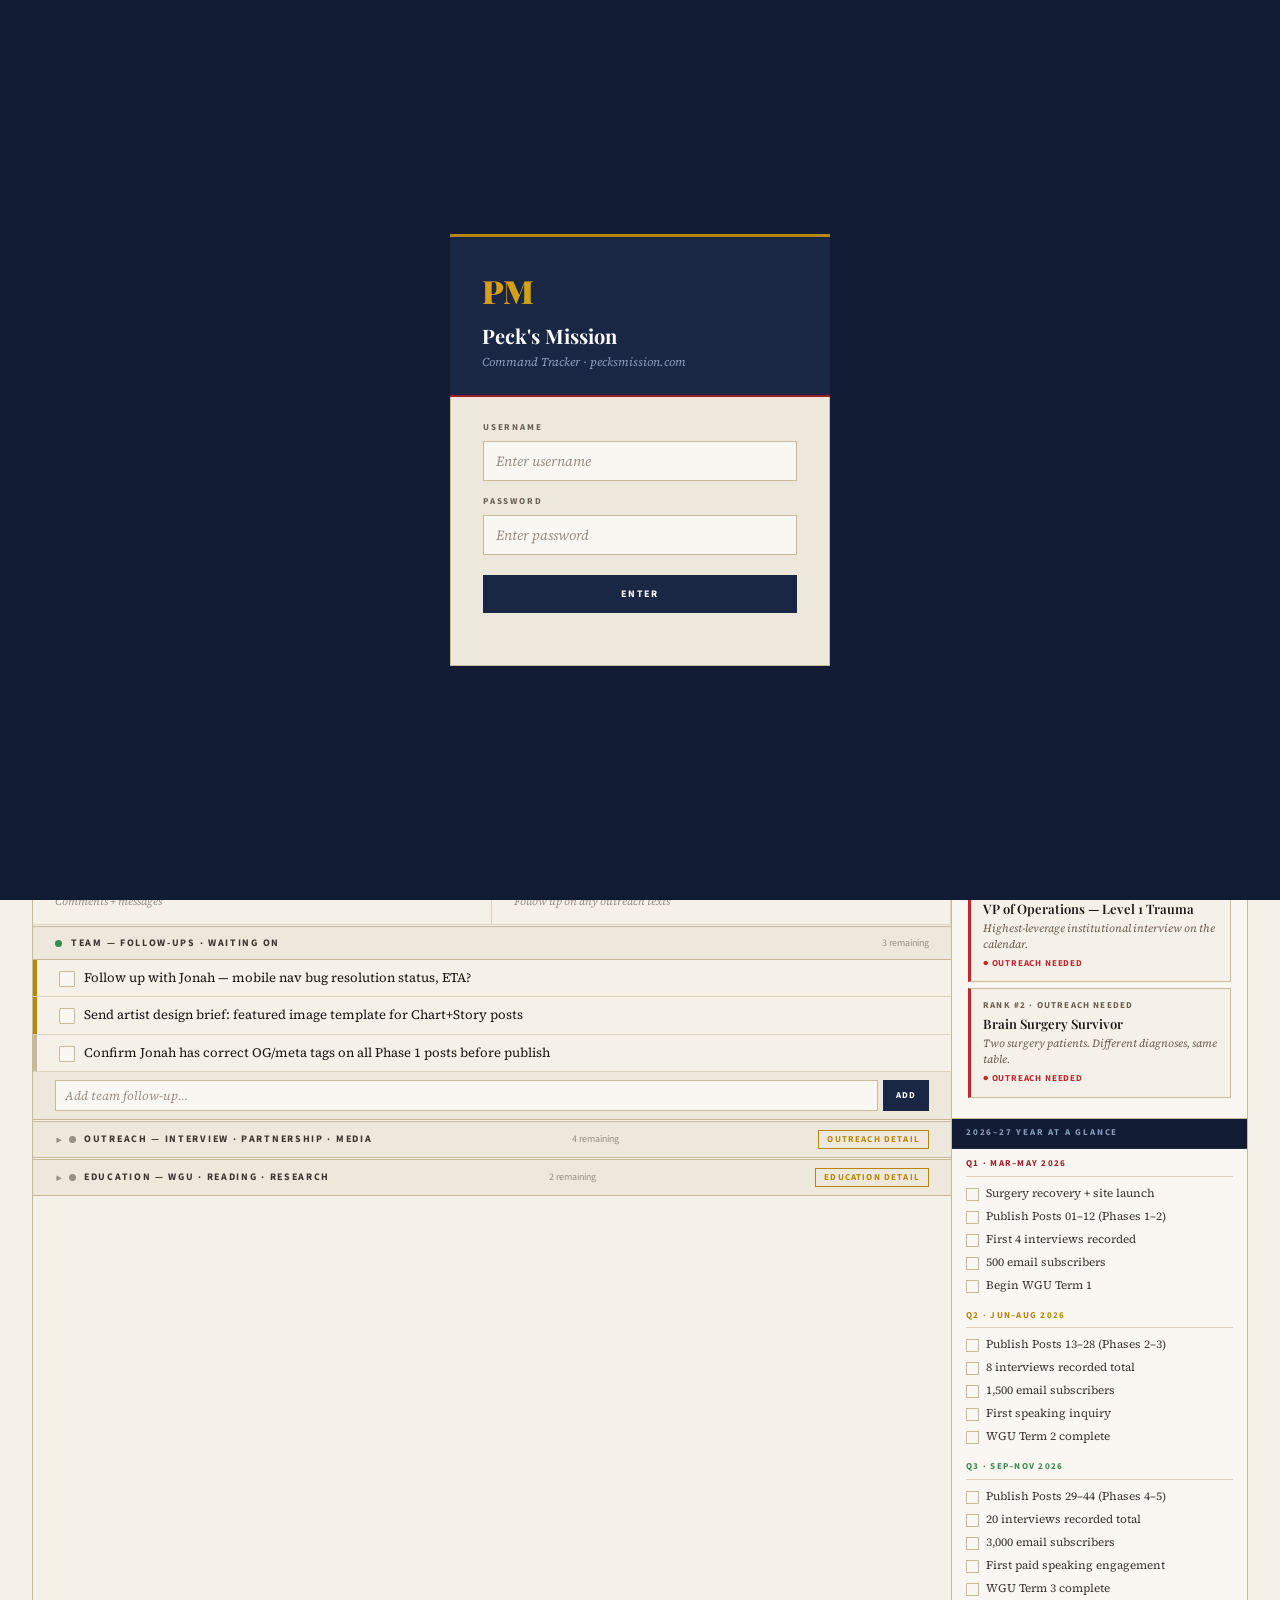
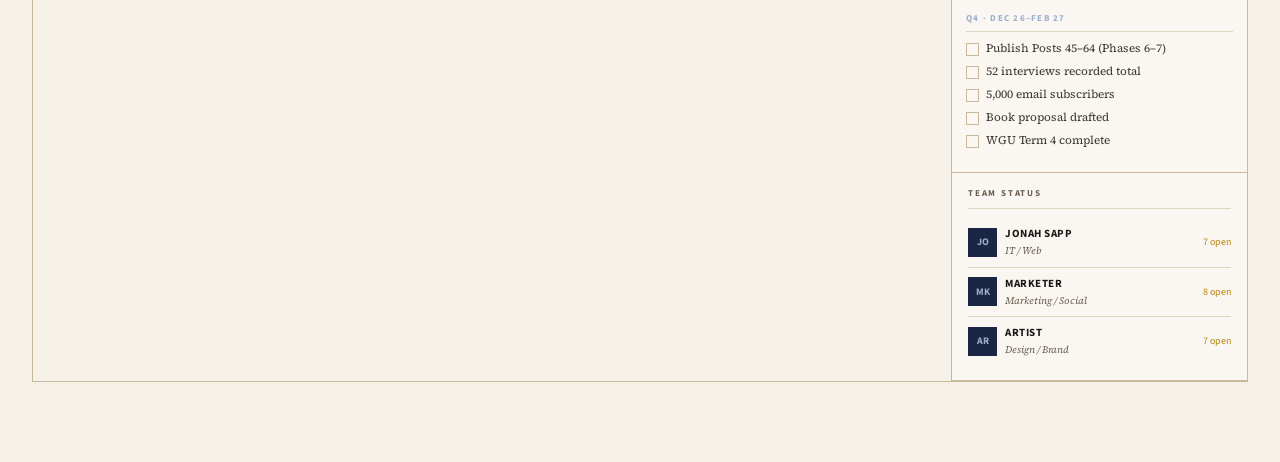
==== commit 63e516c3: "Update index.html" ====
--- a/index.html
+++ b/index.html
@@ -8,8 +8,176 @@
   <link rel="preconnect" href="https://fonts.gstatic.com" crossorigin/>
   <link href="https://fonts.googleapis.com/css2?family=Playfair+Display:ital,wght@0,400;0,600;0,700;0,900;1,400;1,600&family=Source+Serif+4:ital,opsz,wght@0,8..60,300;0,8..60,400;0,8..60,600;1,8..60,300;1,8..60,400&family=Source+Sans+3:wght@300;400;600;700&display=swap" rel="stylesheet"/>
   <link rel="stylesheet" href="styles.css"/>
+  <style>
+    /* ── SPURGEON DAY THEME BANNER ── */
+    #spurgeon-banner {
+      background: var(--navy-deep, #0d1b2e);
+      border-bottom: 3px solid var(--gold, #c9a84c);
+      padding: 10px 20px 10px 20px;
+      display: flex;
+      align-items: center;
+      justify-content: space-between;
+      gap: 16px;
+      flex-wrap: wrap;
+    }
+    #spurgeon-banner .sb-day {
+      font-family: var(--fn, 'Playfair Display', serif);
+      font-size: 11px;
+      font-weight: 700;
+      letter-spacing: .18em;
+      text-transform: uppercase;
+      color: var(--gold, #c9a84c);
+    }
+    #spurgeon-banner .sb-theme {
+      font-family: var(--fn, 'Playfair Display', serif);
+      font-size: 15px;
+      font-weight: 700;
+      color: #fff;
+    }
+    #spurgeon-banner .sb-onejob {
+      font-family: var(--fs, 'Source Serif 4', serif);
+      font-style: italic;
+      font-size: 12px;
+      color: #8a9dbb;
+      max-width: 420px;
+    }
+    #spurgeon-banner .sb-rest {
+      background: rgba(201,168,76,.13);
+      border: 1px solid rgba(201,168,76,.35);
+      border-radius: 4px;
+      padding: 3px 10px;
+      font-size: 11px;
+      color: var(--gold, #c9a84c);
+      font-weight: 700;
+      letter-spacing: .1em;
+    }
+
+    /* ── FOCUS MODE ── */
+    #focus-btn {
+      background: var(--gold, #c9a84c);
+      color: #0d1b2e;
+      border: none;
+      border-radius: 4px;
+      padding: 5px 14px;
+      font-size: 11px;
+      font-weight: 700;
+      letter-spacing: .1em;
+      text-transform: uppercase;
+      cursor: pointer;
+      transition: opacity .15s;
+      white-space: nowrap;
+    }
+    #focus-btn:hover { opacity: .85; }
+    body.focus-mode .sec-body:not(#sec-priority-body),
+    body.focus-mode .sec-head:not(#sec-priority-head),
+    body.focus-mode .tsh:not(.priority-tsh),
+    body.focus-mode .ar:not(#ar-priority),
+    body.focus-mode #tl-team, body.focus-mode #tl-team + .ar,
+    body.focus-mode .bs,
+    body.focus-mode .util-links,
+    body.focus-mode .masthead .mh-stats { display: none !important; }
+    body.focus-mode #focus-btn { background: #e05; color: #fff; }
+
+    /* ── SIDEBAR TOGGLE ── */
+    #sidebar-toggle {
+      font-size: 11px;
+      color: #6a7a99;
+      cursor: pointer;
+      border: 1px solid rgba(255,255,255,.1);
+      border-radius: 3px;
+      padding: 3px 9px;
+      background: transparent;
+      white-space: nowrap;
+    }
+    #sidebar-toggle:hover { color: #aaa; }
+    body.sidebar-hidden .bs { display: none !important; }
+    body.sidebar-hidden .bg { grid-template-columns: 1fr !important; }
+
+    /* ── PRIORITY SECTION — visually unmissable ── */
+    #sec-priority-head {
+      border-left: 4px solid #e05 !important;
+      background: rgba(220,30,50,.07) !important;
+    }
+    #sec-priority-head .tsh-t {
+      font-weight: 700 !important;
+      font-size: 13px !important;
+    }
+
+    /* ── SECTIONS COLLAPSED BY DEFAULT ── */
+    .sec-body.collapsed {
+      max-height: 0 !important;
+      overflow: hidden !important;
+      padding: 0 !important;
+    }
+    .sec-toggle.rotated { transform: rotate(-90deg); display: inline-block; }
+
+    /* ── TASK COMPLETION ANIMATION ── */
+    @keyframes taskDone {
+      0%   { background: rgba(80,200,120,.25); transform: scale(1.01); }
+      60%  { background: rgba(80,200,120,.1); }
+      100% { background: transparent; transform: scale(1); }
+    }
+    .task-just-done { animation: taskDone .55s ease-out forwards; }
+
+    /* ── DONE COUNTER REWARD ── */
+    @keyframes counterPop {
+      0%   { transform: scale(1); }
+      40%  { transform: scale(1.35); color: #ffe066; }
+      100% { transform: scale(1); }
+    }
+    .counter-pop { animation: counterPop .4s ease-out forwards; }
+
+    /* ── REST DAY OVERLAY ── */
+    #rest-overlay {
+      display: none;
+      position: fixed; inset: 0;
+      background: rgba(13,27,46,.96);
+      z-index: 9000;
+      align-items: center;
+      justify-content: center;
+      flex-direction: column;
+      gap: 18px;
+      text-align: center;
+    }
+    #rest-overlay.active { display: flex; }
+    #rest-overlay .ro-day {
+      font-family: var(--fn, 'Playfair Display', serif);
+      font-size: 13px; font-weight: 700; letter-spacing: .2em;
+      text-transform: uppercase; color: var(--gold, #c9a84c);
+    }
+    #rest-overlay .ro-title {
+      font-family: var(--fn, 'Playfair Display', serif);
+      font-size: 32px; font-weight: 900; color: #fff;
+    }
+    #rest-overlay .ro-body {
+      font-family: var(--fs, 'Source Serif 4', serif);
+      font-style: italic; font-size: 16px; color: #8a9dbb;
+      max-width: 420px; line-height: 1.6;
+    }
+    #rest-overlay .ro-quote {
+      font-family: var(--fs, 'Source Serif 4', serif);
+      font-style: italic; font-size: 13px; color: #5a6a80;
+      max-width: 380px; line-height: 1.6;
+    }
+    #rest-override {
+      margin-top: 8px; background: transparent;
+      border: 1px solid rgba(255,255,255,.15); color: #5a6a80;
+      border-radius: 3px; padding: 6px 16px; font-size: 11px;
+      cursor: pointer; letter-spacing: .08em;
+    }
+    #rest-override:hover { color: #8a9dbb; }
+  </style>
 </head>
 <body>
+
+<!-- ═══ REST DAY OVERLAY ═══ -->
+<div id="rest-overlay">
+  <div class="ro-day">Wednesday · Mid-Week Sabbath</div>
+  <div class="ro-title">Rest is the Work Today.</div>
+  <div class="ro-body">Spurgeon protected Wednesday completely — no sermons, no letters, no ministry. He called it non-negotiable. So do you.</div>
+  <div class="ro-quote">"Whoever rests not one day in seven is in danger of breaking down." — C.H. Spurgeon</div>
+  <button id="rest-override" onclick="document.getElementById('rest-overlay').classList.remove('active')">I know what I'm doing — let me in</button>
+</div>
 
 <!-- ═══ LOGIN SCREEN ═══ -->
 <div id="login-screen">
@@ -20,8 +188,8 @@
       <div class="lbox-sub">Command Tracker · pecksmission.com</div>
     </div>
     <div class="lbox-body">
-      <div class="lfield"><label>Username</label><input type="text" id="l-user" placeholder="Enter username" autocomplete="username" onkeydown="if(event.key==='Enter')doLogin()"/></div>
-      <div class="lfield"><label>Password</label><input type="password" id="l-pass" placeholder="Enter password" autocomplete="current-password" onkeydown="if(event.key==='Enter')doLogin()"/></div>
+      <div class="lfield"><label for="l-user">Username</label><input type="text" id="l-user" placeholder="Enter username" autocomplete="username" onkeydown="if(event.key==='Enter')doLogin()"/></div>
+      <div class="lfield"><label for="l-pass">Password</label><input type="password" id="l-pass" placeholder="Enter password" autocomplete="current-password" onkeydown="if(event.key==='Enter')doLogin()"/></div>
       <button class="lbtn" onclick="doLogin()">Enter</button>
       <div class="lerr" id="lerr"></div>
     </div>
@@ -31,7 +199,7 @@
 <!-- ═══ MANAGE USERS MODAL ═══ -->
 <div id="users-modal">
   <div class="um-box">
-    <div class="um-head"><div class="um-title">Manage Users</div><button class="um-close" onclick="closeUsers()">✕</button></div>
+    <div class="um-head"><div class="um-title">Manage Users</div><button class="um-close" aria-label="Close manage users" onclick="closeUsers()">✕</button></div>
     <div class="um-body">
       <div class="um-note">Approved usernames — all use the same password.</div>
       <div id="user-list"></div>
@@ -45,7 +213,7 @@
   <div class="dm-box">
     <div class="dm-head">
       <div><div class="dm-title" id="dm-title">Detail View</div><div class="dm-sub" id="dm-sub"></div></div>
-      <button class="dm-close" onclick="closeDM()">✕</button>
+      <button class="dm-close" aria-label="Close detail view" onclick="closeDM()">✕</button>
     </div>
     <div class="dm-body" id="dm-body"></div>
   </div>
@@ -53,15 +221,14 @@
 
 <!-- ═══ UTILITY BAR ═══ -->
 <div class="util-bar">
-  <div class="util-links">
-    <span class="ul" onclick="nav('briefing',this)">Briefing</span>
-    <span class="ul" onclick="nav('content',this)">Content</span>
-    <span class="ul" onclick="nav('interviews',this)">Interviews</span>
-    <span class="ul" onclick="nav('outreach',this)">Outreach</span>
+  <div style="display:flex;align-items:center;gap:10px;">
+    <button id="focus-btn" onclick="toggleFocusMode()">⚡ Focus Mode</button>
+    <button id="sidebar-toggle" onclick="toggleSidebar()">Hide Sidebar</button>
   </div>
   <div style="display:flex;align-items:center;gap:16px;">
     <span class="ul" onclick="openUsers()" style="color:#6a7a99;">Manage Users</span>
     <span class="ul" onclick="signOut()" style="color:#6a7a99;">Sign Out</span>
+    <span class="ul" onclick="clearState()" style="color:#6a7a99;">Reset Data</span>
     <div class="util-clock" id="clk">—</div>
   </div>
 </div>
@@ -104,6 +271,16 @@
 ════════════════════════════════════════════════════ -->
 <div class="page active" id="page-briefing">
   <div class="cw">
+    <!-- SPURGEON DAY THEME BANNER -->
+    <div id="spurgeon-banner">
+      <div>
+        <div class="sb-day" id="sb-day-label">—</div>
+        <div class="sb-theme" id="sb-theme-text">—</div>
+        <div class="sb-onejob" id="sb-onejob-text">—</div>
+      </div>
+      <div id="sb-rest-badge" class="sb-rest" style="display:none;">🛑 Rest Day</div>
+    </div>
+
     <div class="sr"><div class="sr-line"></div><div class="sr-tag" id="today-lbl">Daily Briefing</div><div class="sr-line"></div></div>
     <div class="bg">
       <!-- LEFT COLUMN -->
@@ -115,25 +292,25 @@
         </div>
 
         <!-- Priority -->
-        <div class="sec-head tsh" style="margin-top:1px;" onclick="toggleSec(this)">
+        <div class="sec-head tsh" id="sec-priority-head" style="margin-top:1px;" onclick="toggleSec(this)">
           <span class="sec-toggle">▾</span><span class="flag f-r"></span>
           <span class="tsh-t">Priority — Non-Negotiable Today</span>
           <span class="tsh-c" id="c-p"></span>
           <button class="sec-drill" onclick="event.stopPropagation();drillTask('priority','Priority')">Priority Detail</button>
         </div>
-        <div class="sec-body" style="max-height:2000px;">
+        <div class="sec-body" id="sec-priority-body" style="max-height:2000px;">
           <div id="tl-priority"></div>
-          <div class="ar"><input class="ai" id="ai-priority" placeholder="Add priority task…" onkeydown="if(event.key==='Enter')addT('priority')"/><button class="ab" onclick="addT('priority')">Add</button></div>
+          <div class="ar" id="ar-priority"><input class="ai" id="ai-priority" placeholder="Add priority task…" onkeydown="if(event.key==='Enter')addT('priority')"/><button class="ab" onclick="addT('priority')">Add</button></div>
         </div>
 
         <!-- Content -->
         <div class="sec-head tsh" style="margin-top:1px;" onclick="toggleSec(this)">
-          <span class="sec-toggle">▾</span><span class="flag f-g"></span>
+          <span class="sec-toggle rotated">▾</span><span class="flag f-g"></span>
           <span class="tsh-t">Content — Writing · Publishing · Scheduling</span>
           <span class="tsh-c" id="c-c"></span>
           <button class="sec-drill" onclick="event.stopPropagation();drillTask('content','Content')">Content Detail</button>
         </div>
-        <div class="sec-body" style="max-height:2000px;">
+        <div class="sec-body collapsed" style="max-height:2000px;">
           <div id="tl-content"></div>
           <div class="ar"><input class="ai" id="ai-content" placeholder="Add content task…" onkeydown="if(event.key==='Enter')addT('content')"/><button class="ab" onclick="addT('content')">Add</button></div>
         </div>
@@ -154,24 +331,24 @@
 
         <!-- Outreach Daily -->
         <div class="sec-head tsh" style="margin-top:1px;" onclick="toggleSec(this)">
-          <span class="sec-toggle">▾</span><span class="flag f-m"></span>
+          <span class="sec-toggle rotated">▾</span><span class="flag f-m"></span>
           <span class="tsh-t">Outreach — Interview · Partnership · Media</span>
           <span class="tsh-c" id="c-o"></span>
           <button class="sec-drill" onclick="event.stopPropagation();drillTask('outreach-daily','Outreach')">Outreach Detail</button>
         </div>
-        <div class="sec-body" style="max-height:2000px;">
+        <div class="sec-body collapsed" style="max-height:2000px;">
           <div id="tl-outreach-daily"></div>
           <div class="ar"><input class="ai" id="ai-outreach-daily" placeholder="Add outreach task…" onkeydown="if(event.key==='Enter')addT('outreach-daily')"/><button class="ab" onclick="addT('outreach-daily')">Add</button></div>
         </div>
 
         <!-- Education Daily -->
         <div class="sec-head tsh" style="margin-top:1px;" onclick="toggleSec(this)">
-          <span class="sec-toggle">▾</span><span class="flag f-m"></span>
+          <span class="sec-toggle rotated">▾</span><span class="flag f-m"></span>
           <span class="tsh-t">Education — WGU · Reading · Research</span>
           <span class="tsh-c" id="c-e"></span>
           <button class="sec-drill" onclick="event.stopPropagation();drillTask('edu','Education')">Education Detail</button>
         </div>
-        <div class="sec-body" style="max-height:2000px;">
+        <div class="sec-body collapsed" style="max-height:2000px;">
           <div id="tl-edu"></div>
           <div class="ar"><input class="ai" id="ai-edu" placeholder="Add education task…" onkeydown="if(event.key==='Enter')addT('edu')"/><button class="ab" onclick="addT('edu')">Add</button></div>
         </div>
@@ -326,6 +503,7 @@
 <script src="interviews-data.js"></script>
 <script src="books-data.js"></script>
 <script src="calendar-data.js"></script>
+<script src="storage.js"></script>
 <script src="briefing.js"></script>
 <script src="calendar.js"></script>
 <script src="interviews.js"></script>
@@ -336,5 +514,103 @@
 <script src="drills.js"></script>
 <script src="init.js"></script>
 
+<script>
+/* ── SPURGEON DAILY THEMES ── */
+const SPURGEON_DAYS = {
+  0: { // Sunday
+    label: 'Sunday',
+    theme: 'Reflection & Recovery',
+    job: 'Review the week. Write one honest paragraph about what moved the mission forward.',
+    rest: false
+  },
+  1: { // Monday
+    label: 'Monday',
+    theme: 'Correspondence & Comms',
+    job: 'Clear every inbox. Answer every DM. Start the week with zero outstanding messages.',
+    rest: false
+  },
+  2: { // Tuesday
+    label: 'Tuesday',
+    theme: 'Content Day',
+    job: 'Write, record, or schedule one piece of content. That\'s the win for today.',
+    rest: false
+  },
+  3: { // Wednesday
+    label: 'Wednesday · Mid-Week Sabbath',
+    theme: 'Protected Rest',
+    job: 'Spurgeon took Wednesday completely off. No output. No decisions. Recharge.',
+    rest: true
+  },
+  4: { // Thursday
+    label: 'Thursday',
+    theme: 'Outreach & Interviews',
+    job: 'Send one pitch. Follow up on one lead. Move one interview closer to booked.',
+    rest: false
+  },
+  5: { // Friday
+    label: 'Friday',
+    theme: 'Deep Work & Education',
+    job: 'One hour of WGU or mission reading. No shallow tasks until this is done.',
+    rest: false
+  },
+  6: { // Saturday
+    label: 'Saturday',
+    theme: 'Review & Plan',
+    job: 'What\'s undone from this week? Set the three priorities for Monday. Then stop.',
+    rest: false
+  }
+};
+
+function initSpurgeonBanner() {
+  const day = new Date().getDay();
+  const d = SPURGEON_DAYS[day];
+  document.getElementById('sb-day-label').textContent = d.label;
+  document.getElementById('sb-theme-text').textContent = d.theme;
+  document.getElementById('sb-onejob-text').textContent = d.job;
+  if (d.rest) {
+    document.getElementById('sb-rest-badge').style.display = 'block';
+    document.getElementById('rest-overlay').classList.add('active');
+  }
+}
+
+/* ── FOCUS MODE ── */
+function toggleFocusMode() {
+  const on = document.body.classList.toggle('focus-mode');
+  document.getElementById('focus-btn').textContent = on ? '✕ Exit Focus' : '⚡ Focus Mode';
+}
+
+/* ── SIDEBAR TOGGLE ── */
+function toggleSidebar() {
+  const hidden = document.body.classList.toggle('sidebar-hidden');
+  document.getElementById('sidebar-toggle').textContent = hidden ? 'Show Sidebar' : 'Hide Sidebar';
+}
+
+/* ── PATCH toggleSec TO SUPPORT COLLAPSED CLASS ── */
+const _origToggleSec = typeof toggleSec === 'function' ? toggleSec : null;
+window.toggleSec = function(header) {
+  if (_origToggleSec) { _origToggleSec(header); return; }
+  const body = header.nextElementSibling;
+  const arrow = header.querySelector('.sec-toggle');
+  if (!body) return;
+  body.classList.toggle('collapsed');
+  if (arrow) arrow.classList.toggle('rotated');
+};
+
+/* ── DONE COUNTER REWARD ANIMATION ── */
+const _sDoneEl = document.getElementById('s-done');
+if (_sDoneEl) {
+  const obs = new MutationObserver(() => {
+    _sDoneEl.classList.remove('counter-pop');
+    void _sDoneEl.offsetWidth; // reflow
+    _sDoneEl.classList.add('counter-pop');
+  });
+  obs.observe(_sDoneEl, { childList: true, characterData: true, subtree: true });
+}
+
+/* ── INIT ── */
+document.addEventListener('DOMContentLoaded', initSpurgeonBanner);
+// fallback if DOMContentLoaded already fired
+if (document.readyState !== 'loading') initSpurgeonBanner();
+</script>
 </body>
 </html>
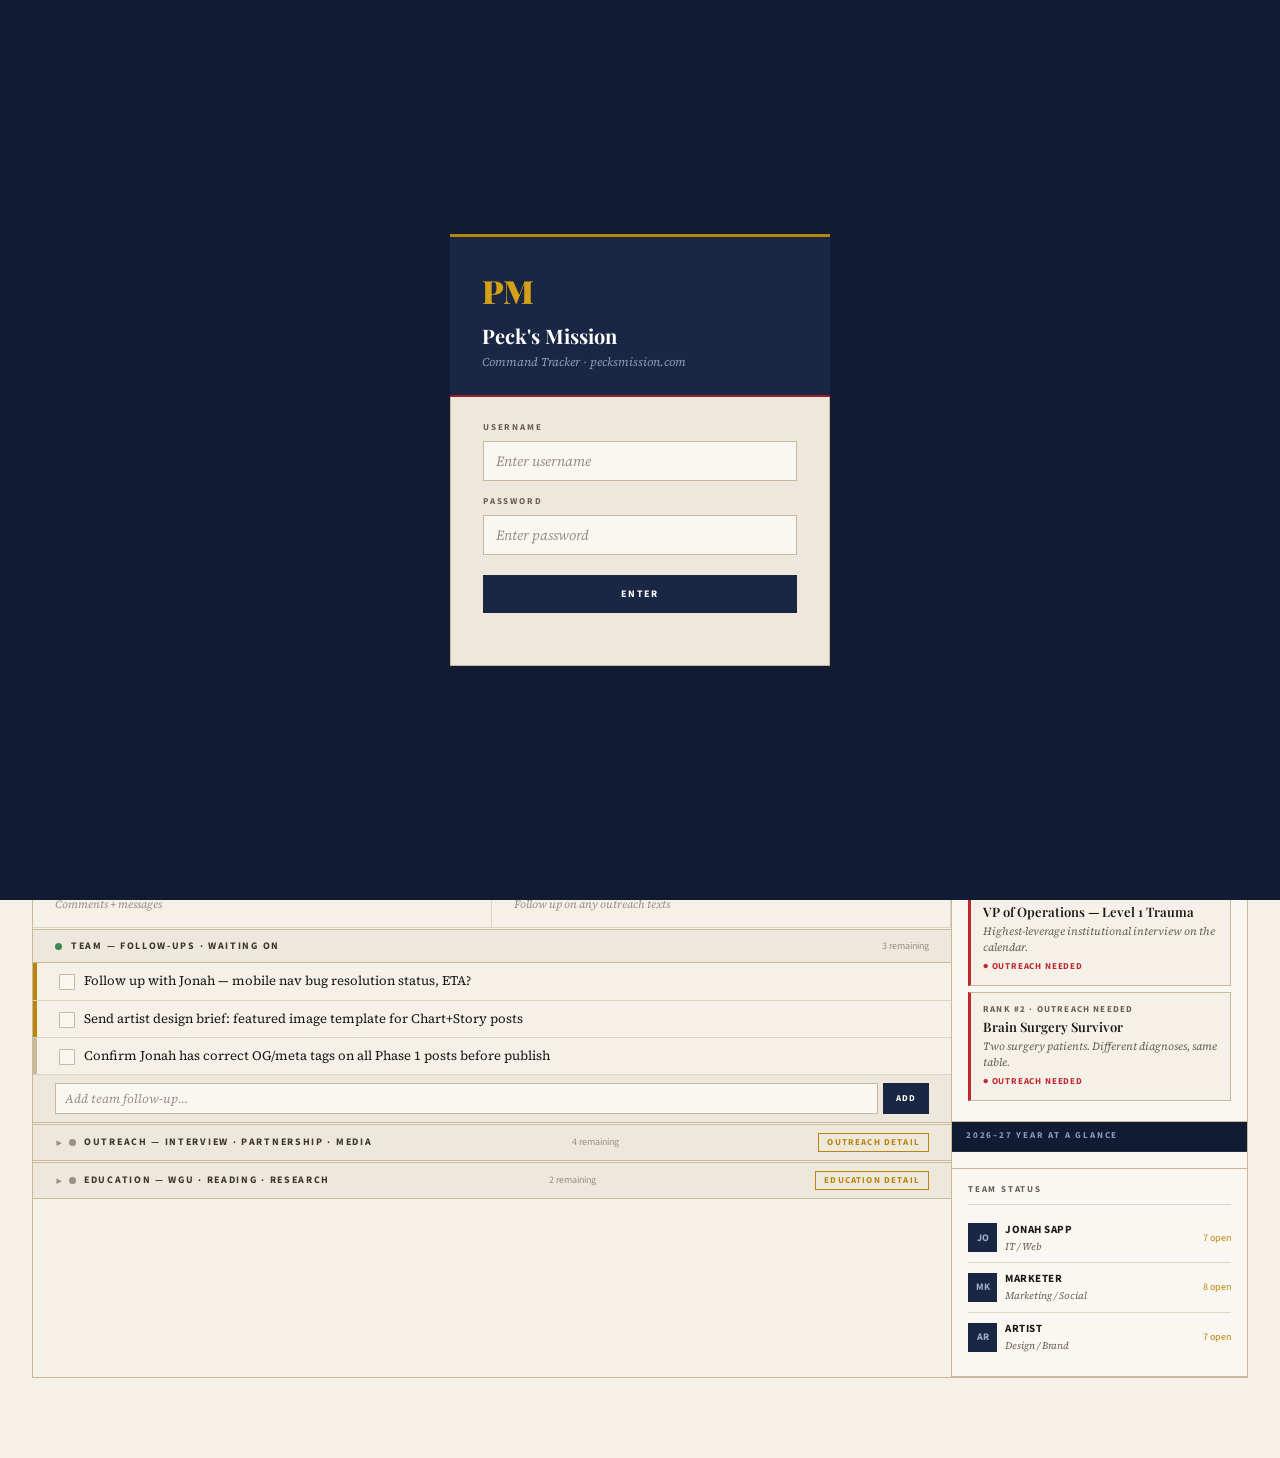
==== commit 2bb960d9: "Add files via upload" ====
--- a/index.html
+++ b/index.html
@@ -257,7 +257,7 @@
 <nav class="pnav">
   <div class="pnav-inner">
     <button class="ni active" onclick="nav('briefing',this)">Daily Briefing</button>
-    <button class="ni" onclick="nav('content',this)">Content Calendar</button>
+    <a class="ni" href="calendar.html" target="_blank" style="text-decoration:none;">Content Calendar ↗</a>
     <button class="ni" onclick="nav('interviews',this)">Interviews</button>
     <button class="ni" onclick="nav('team',this)">Team</button>
     <button class="ni" onclick="nav('analytics',this)">Analytics</button>
